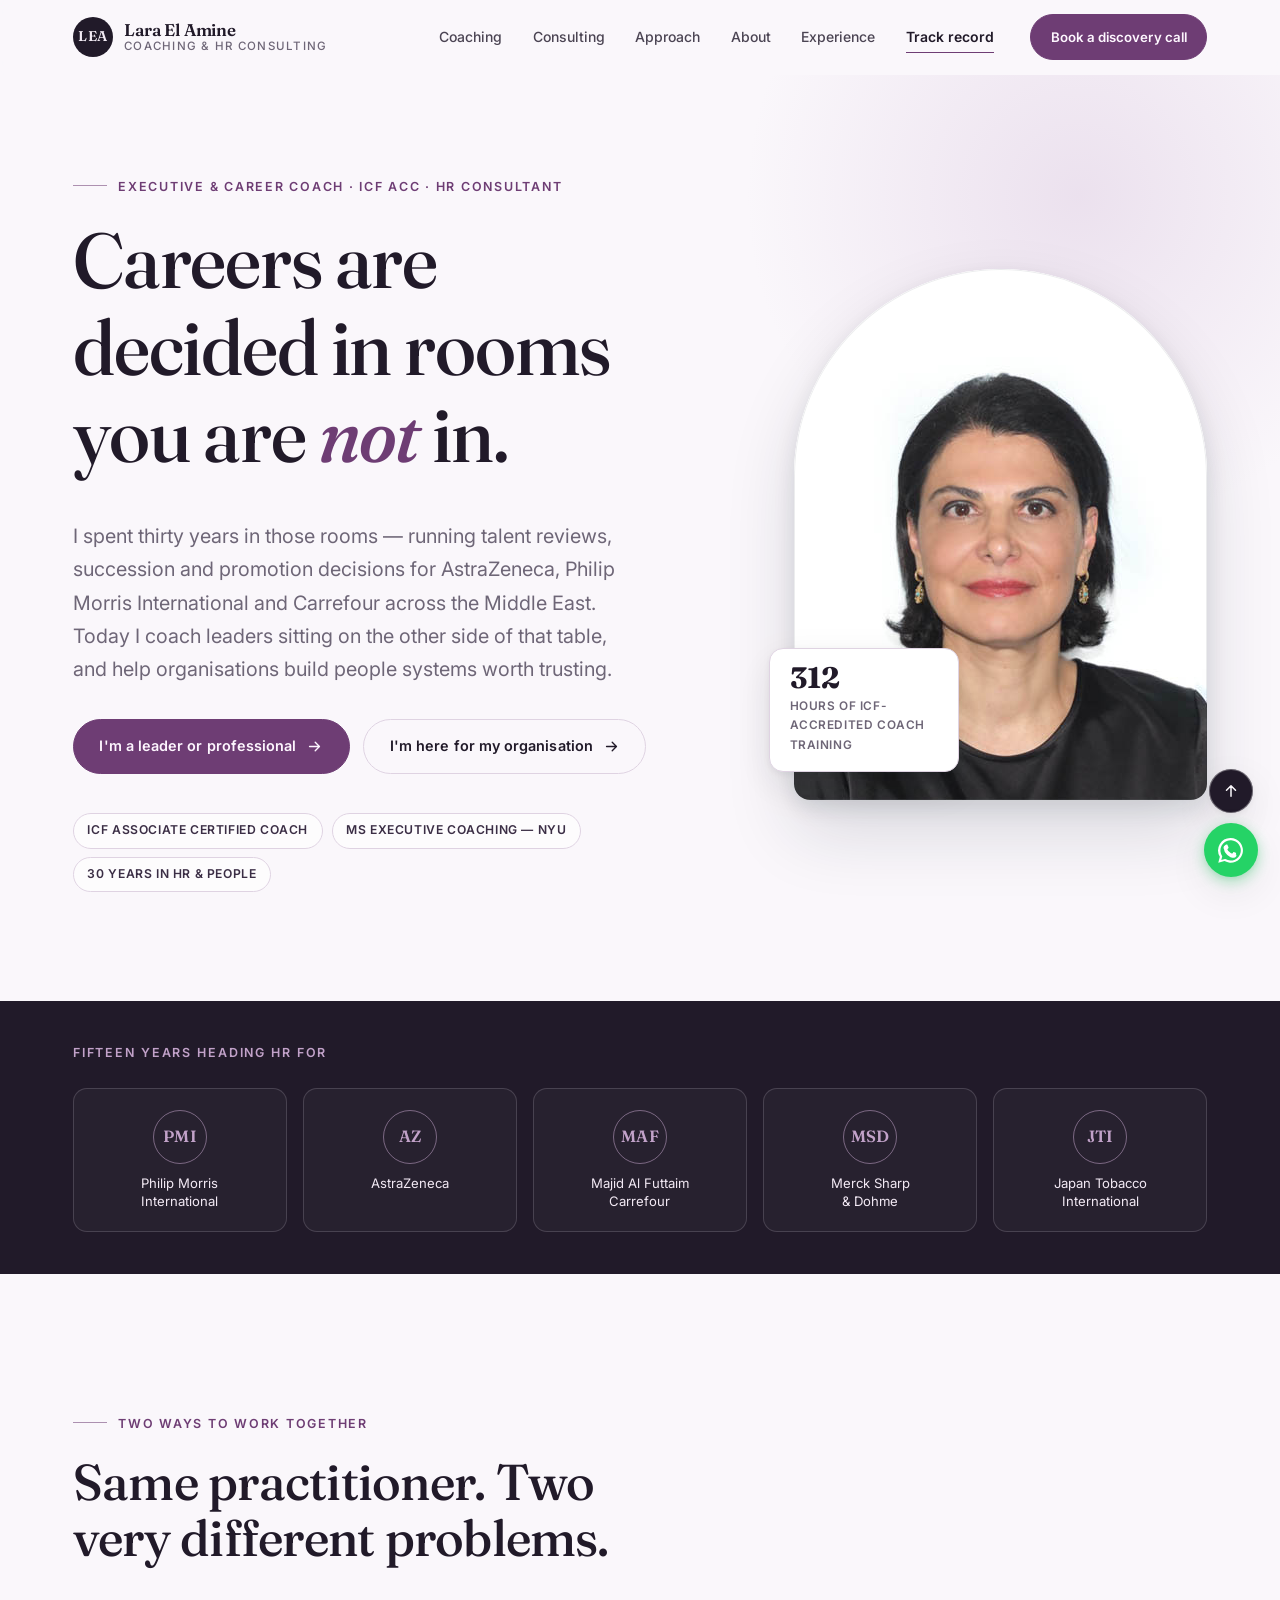
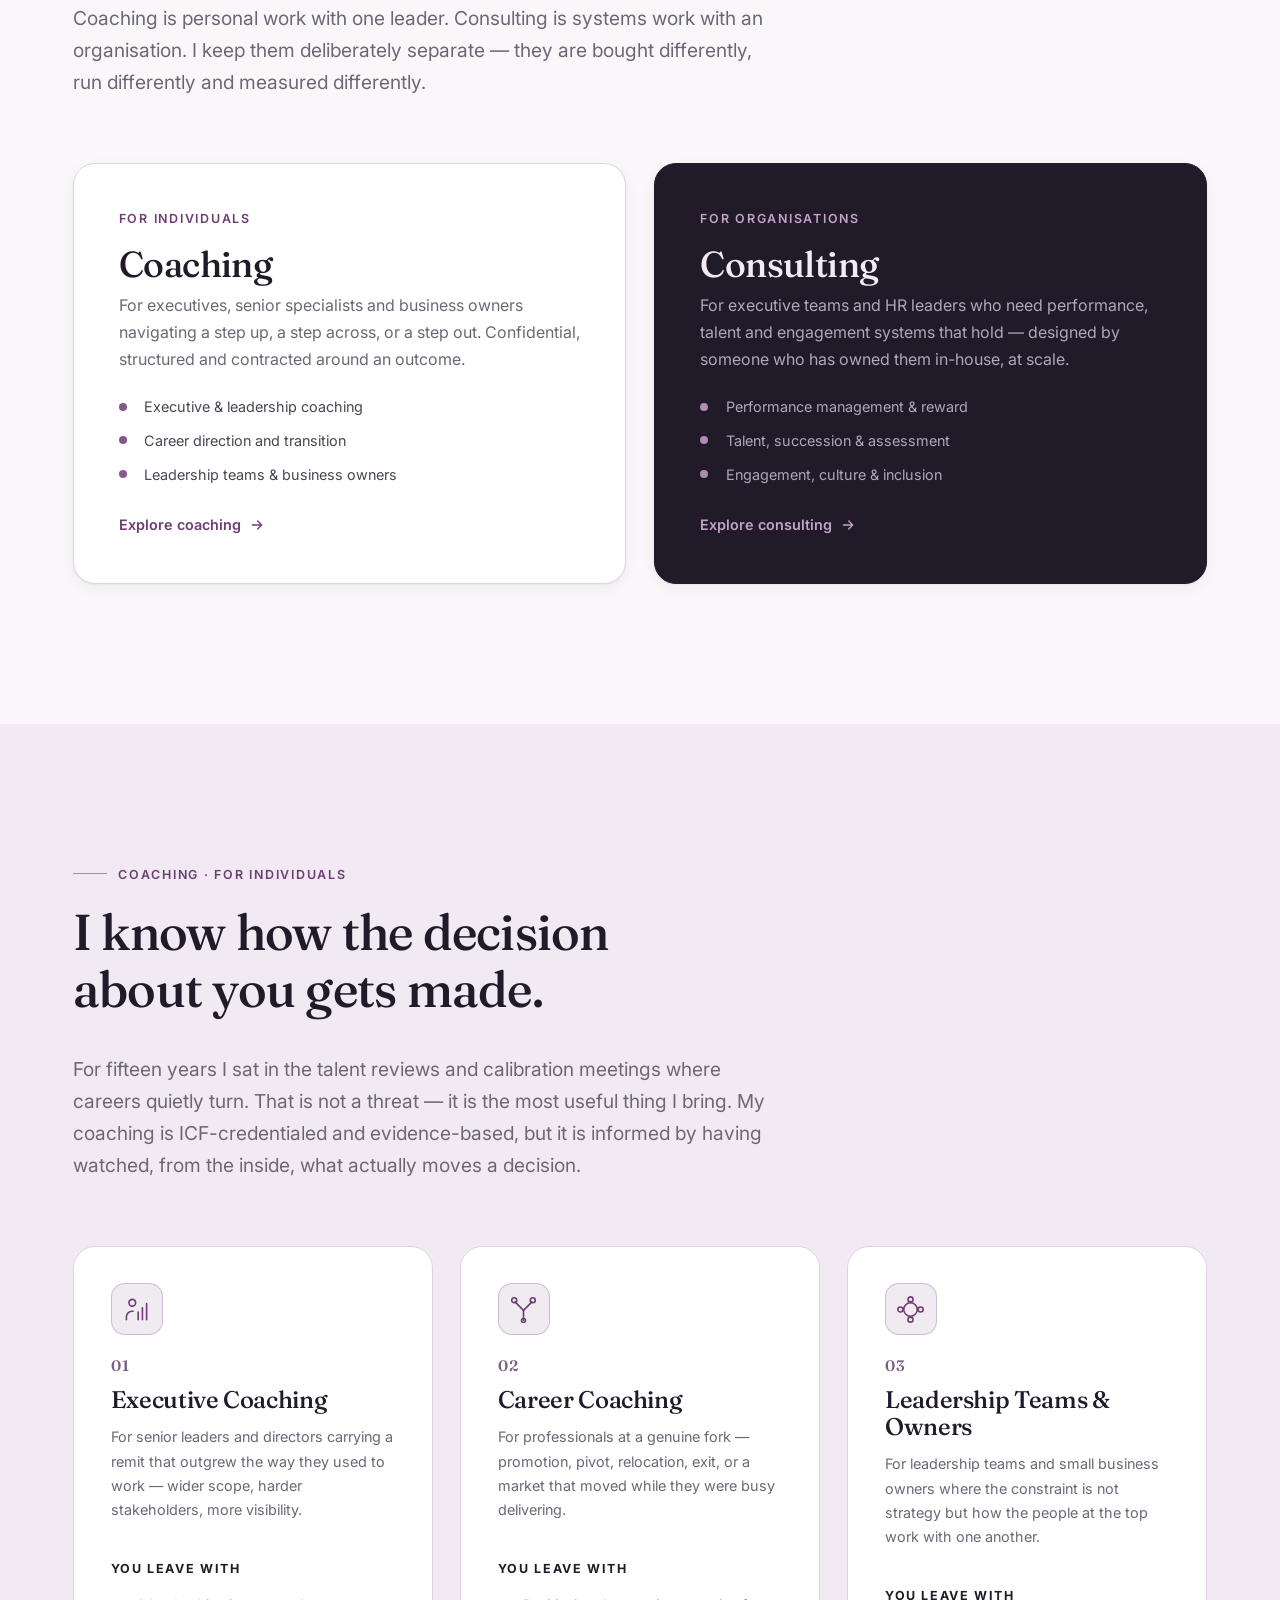
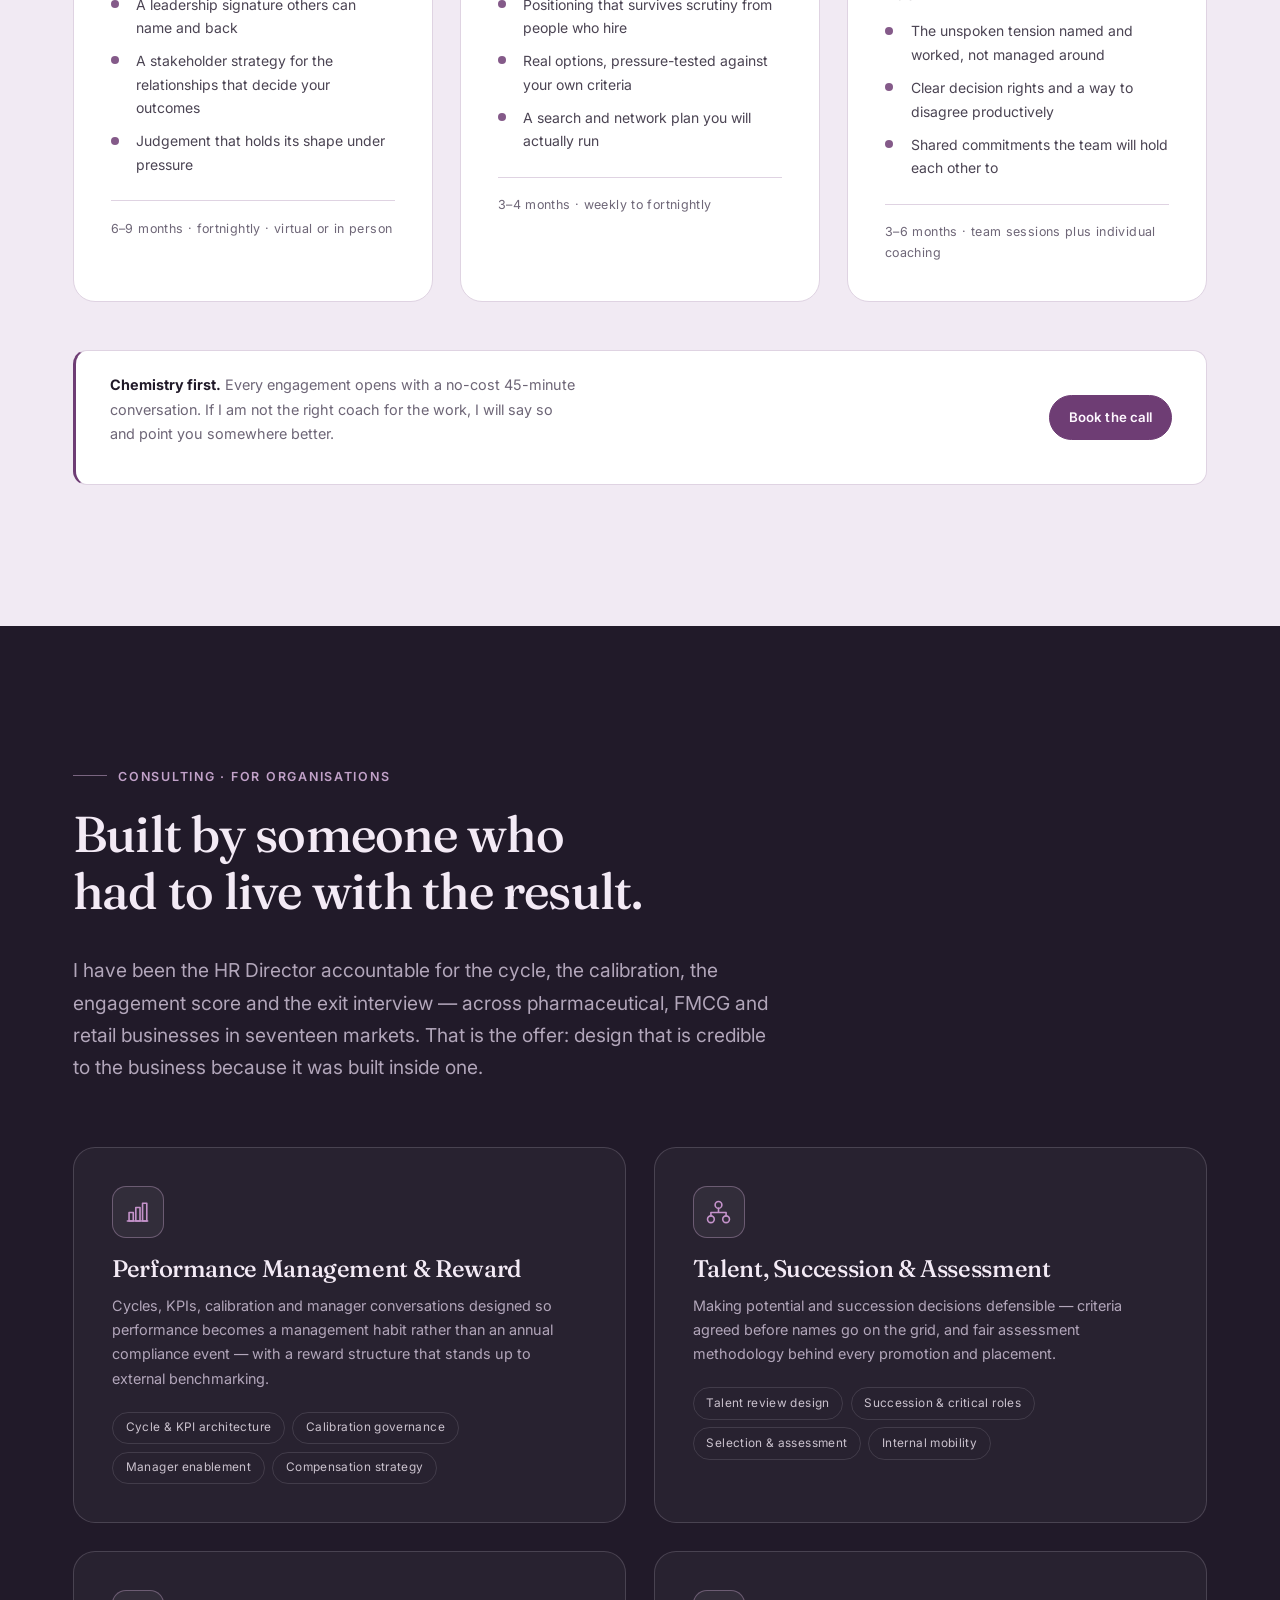
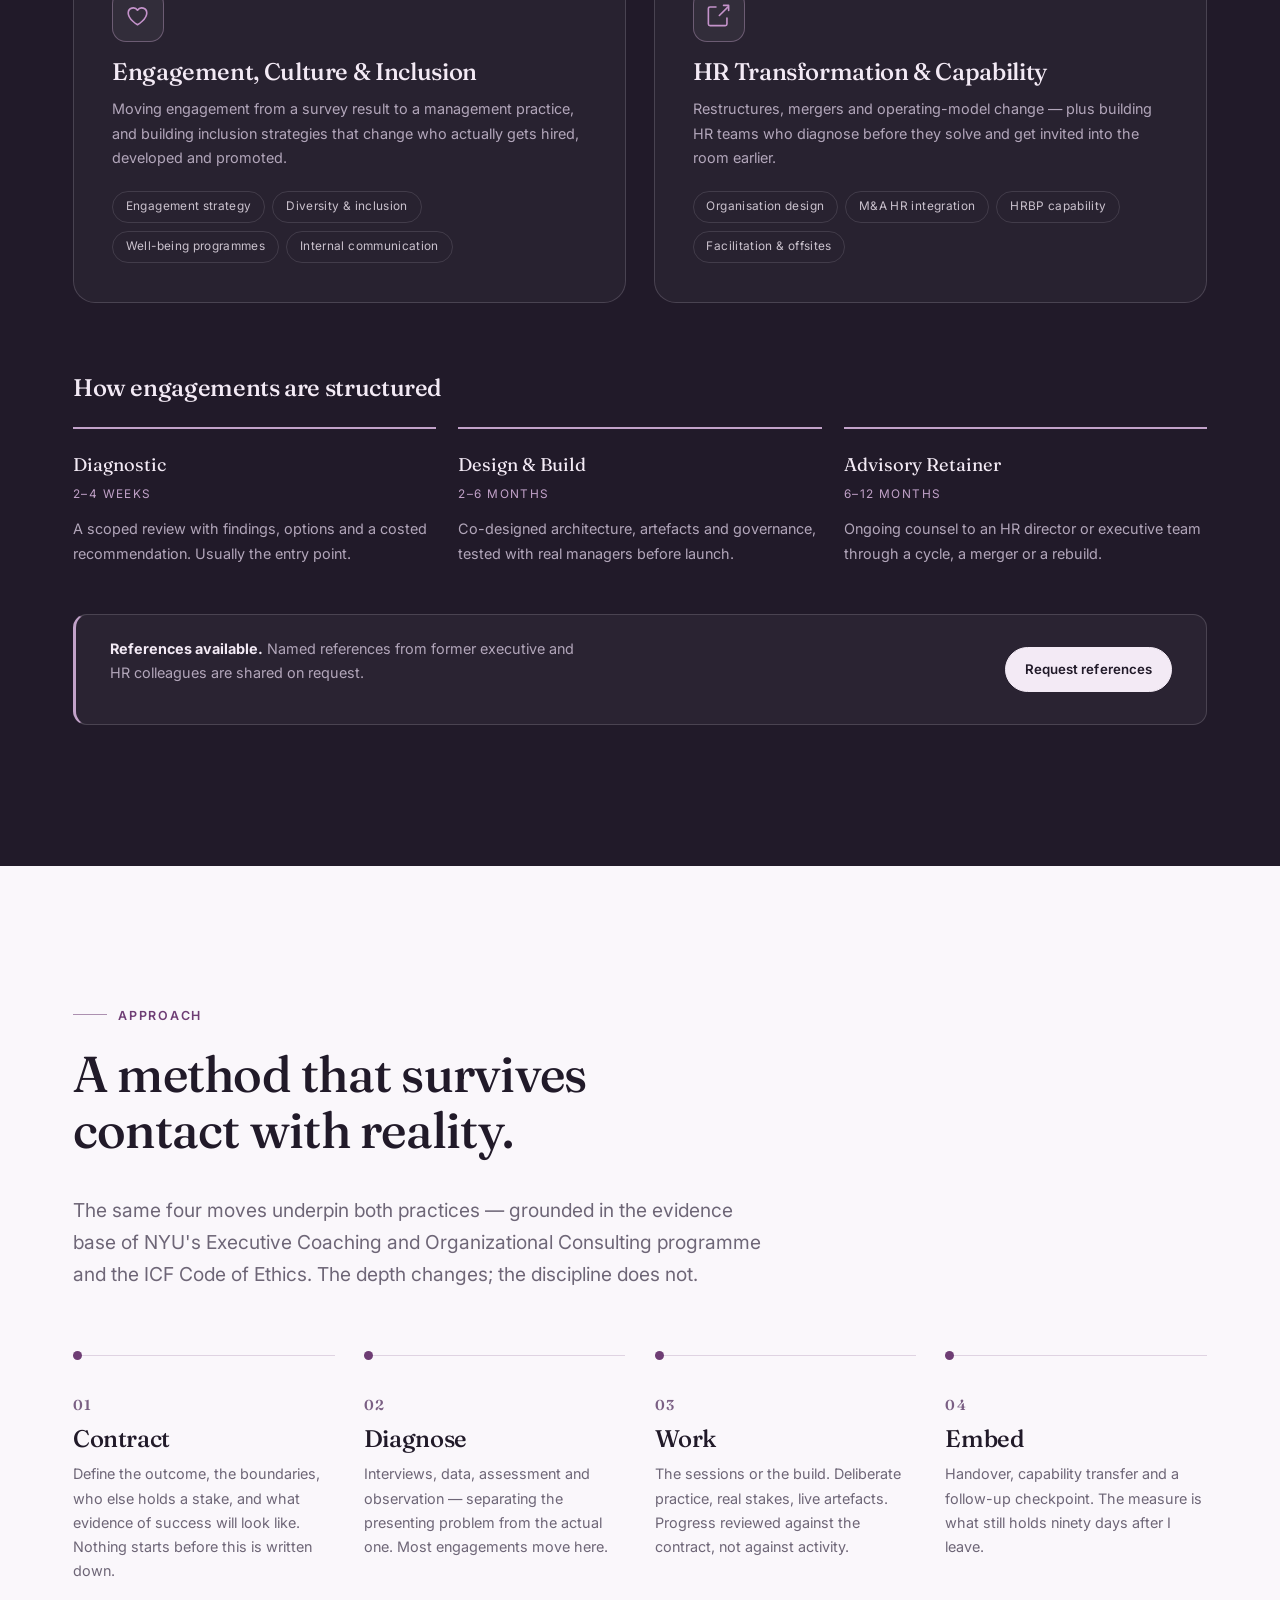
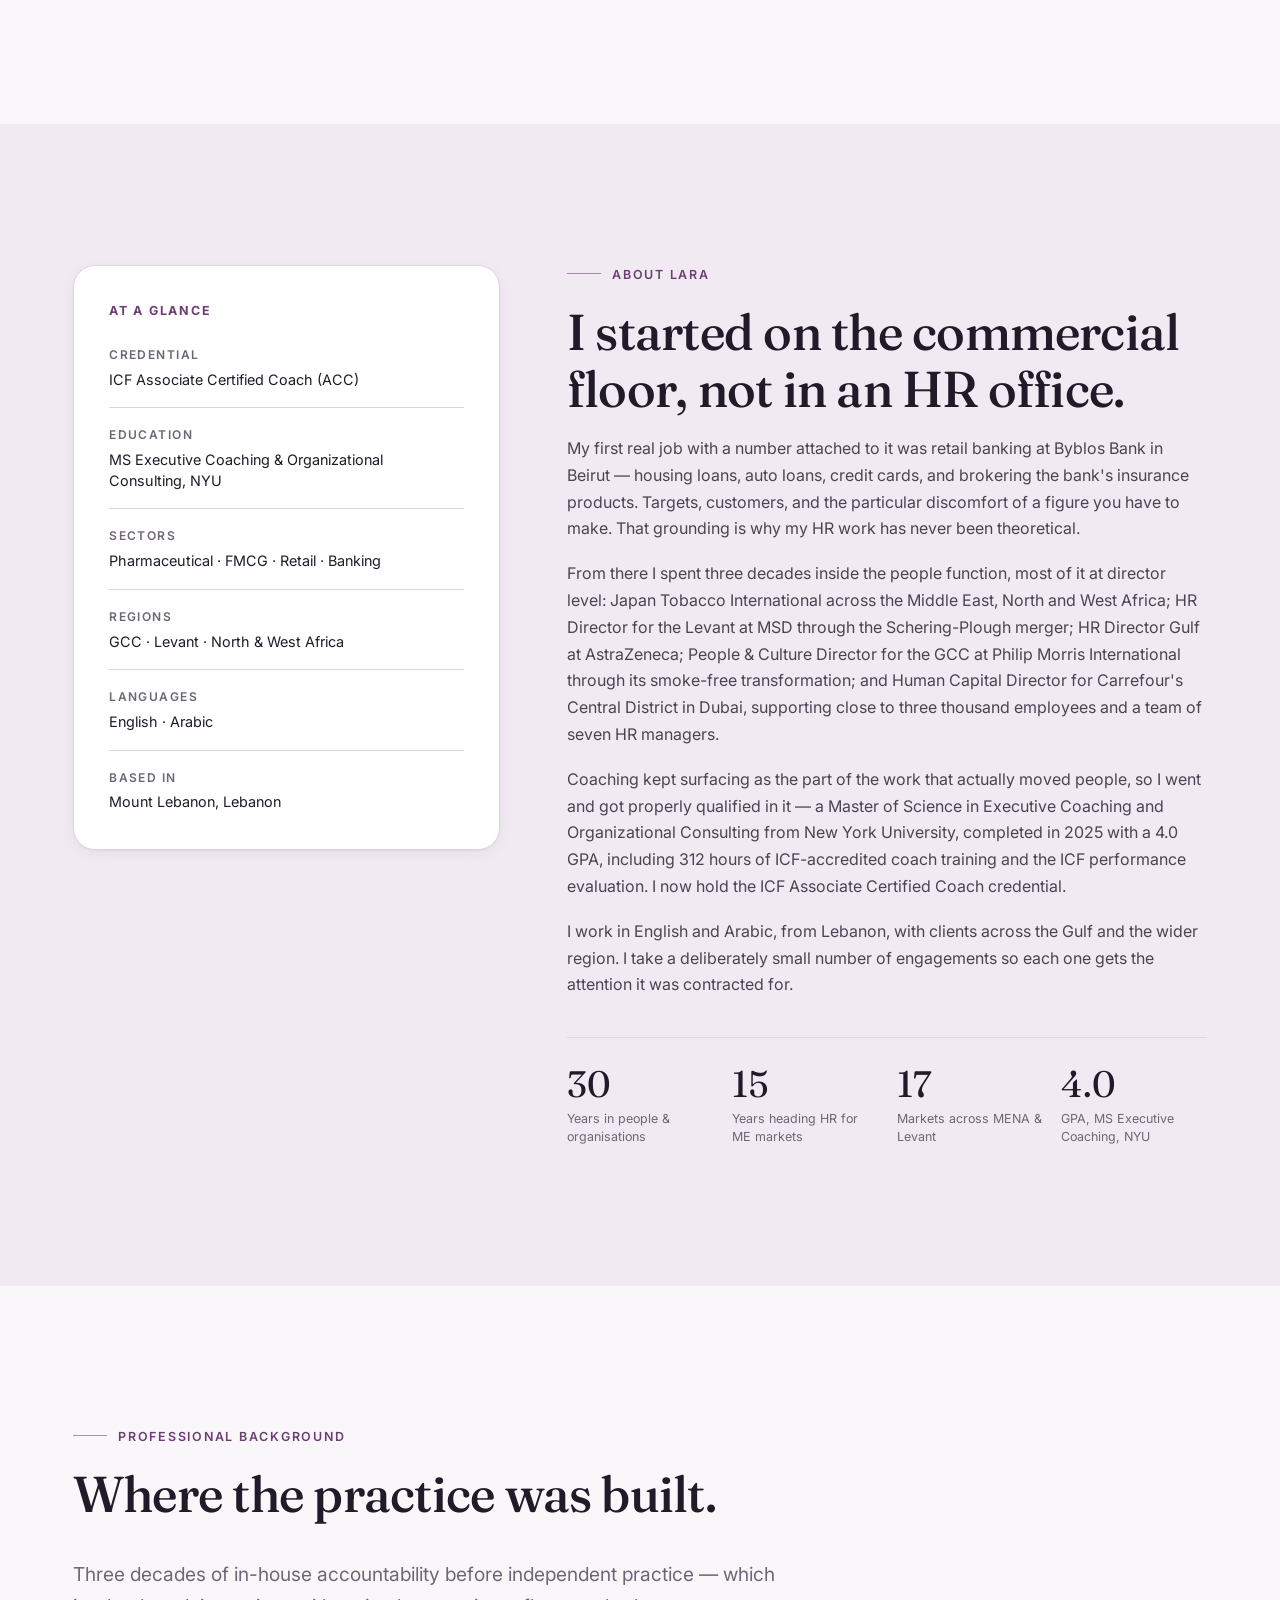
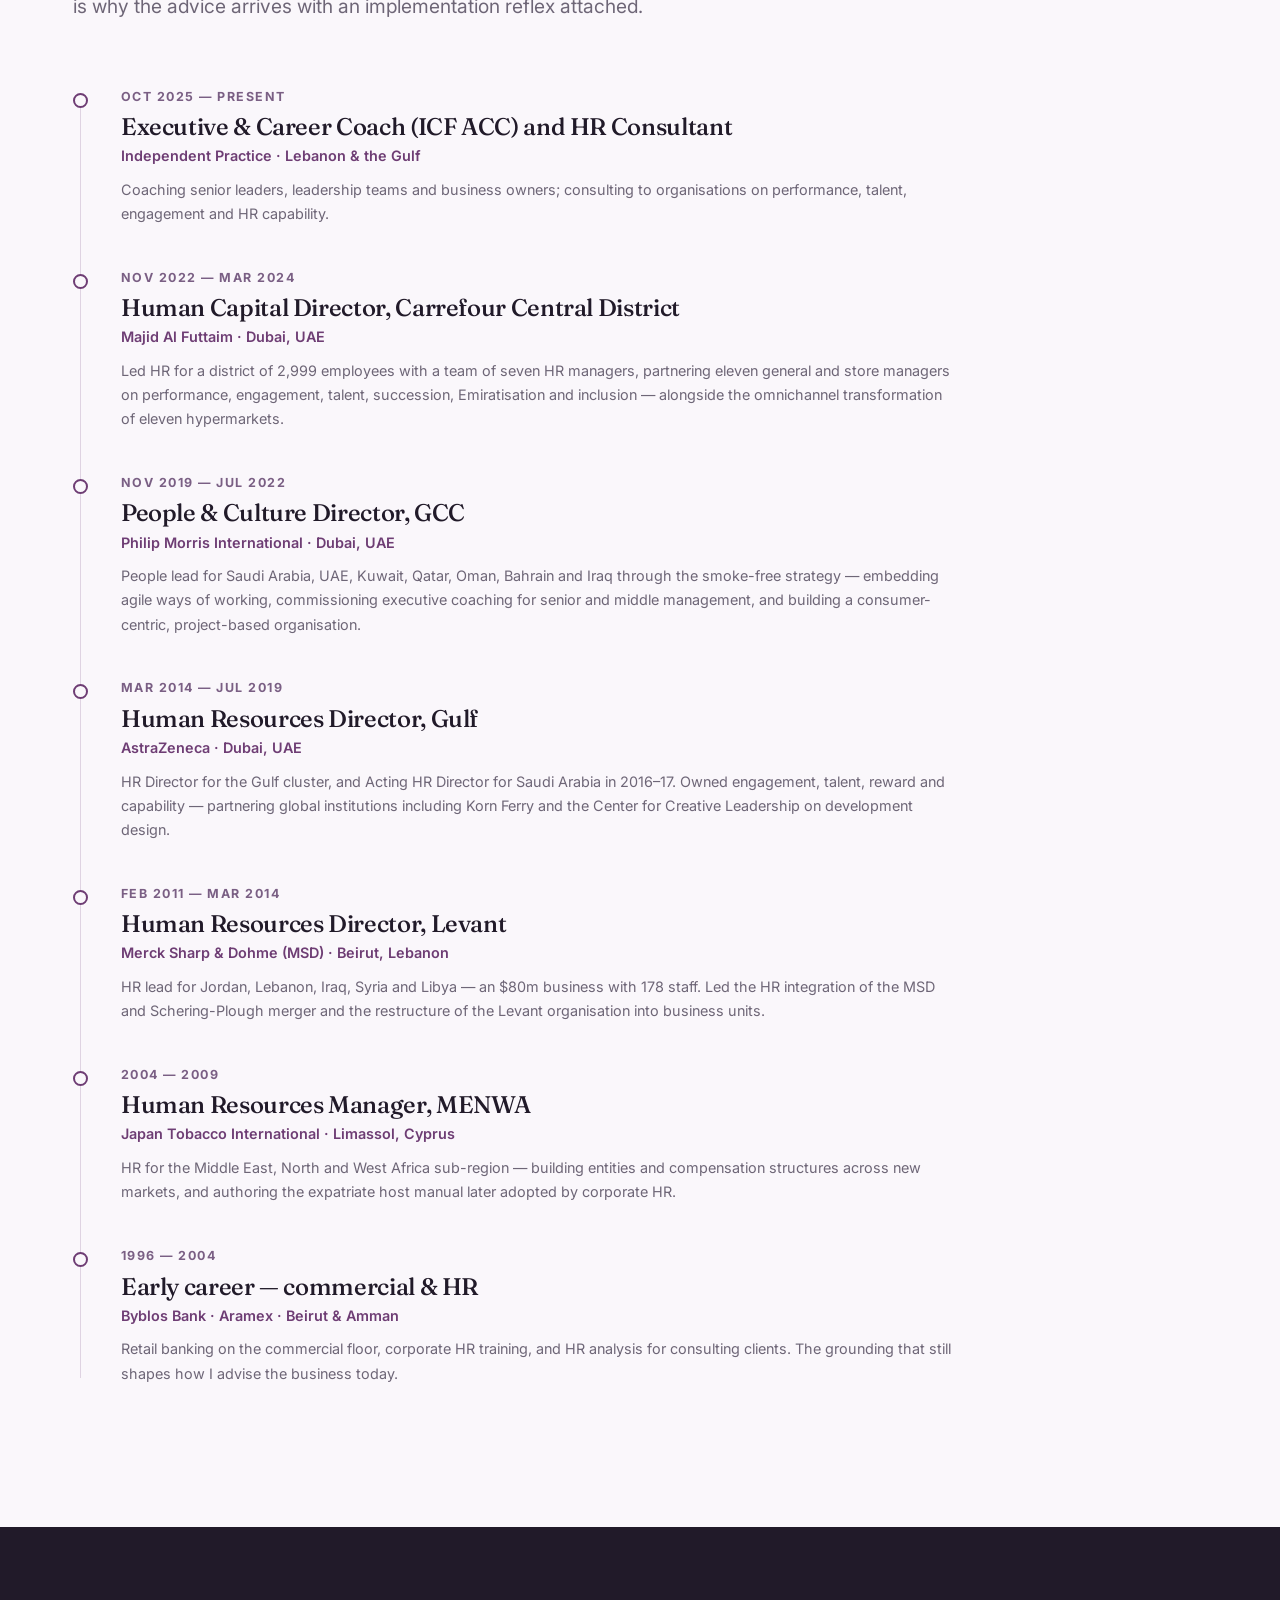
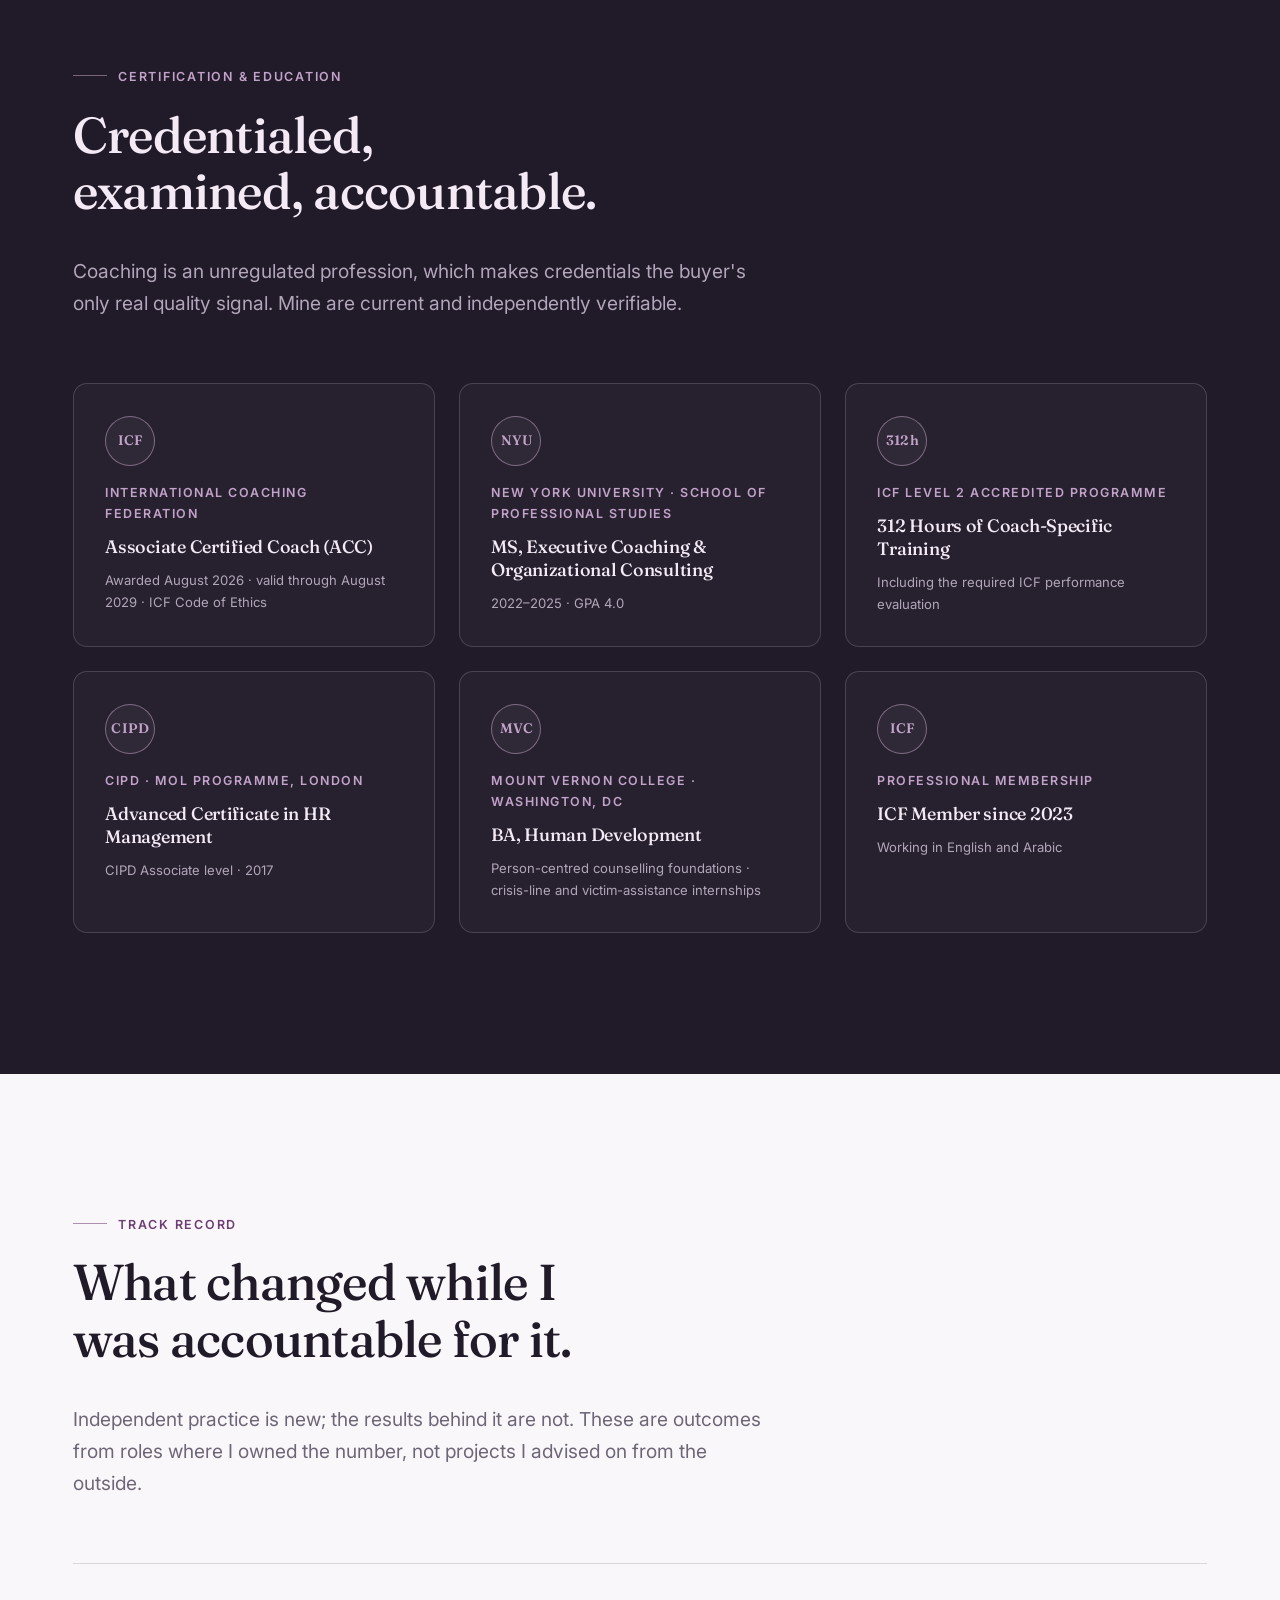
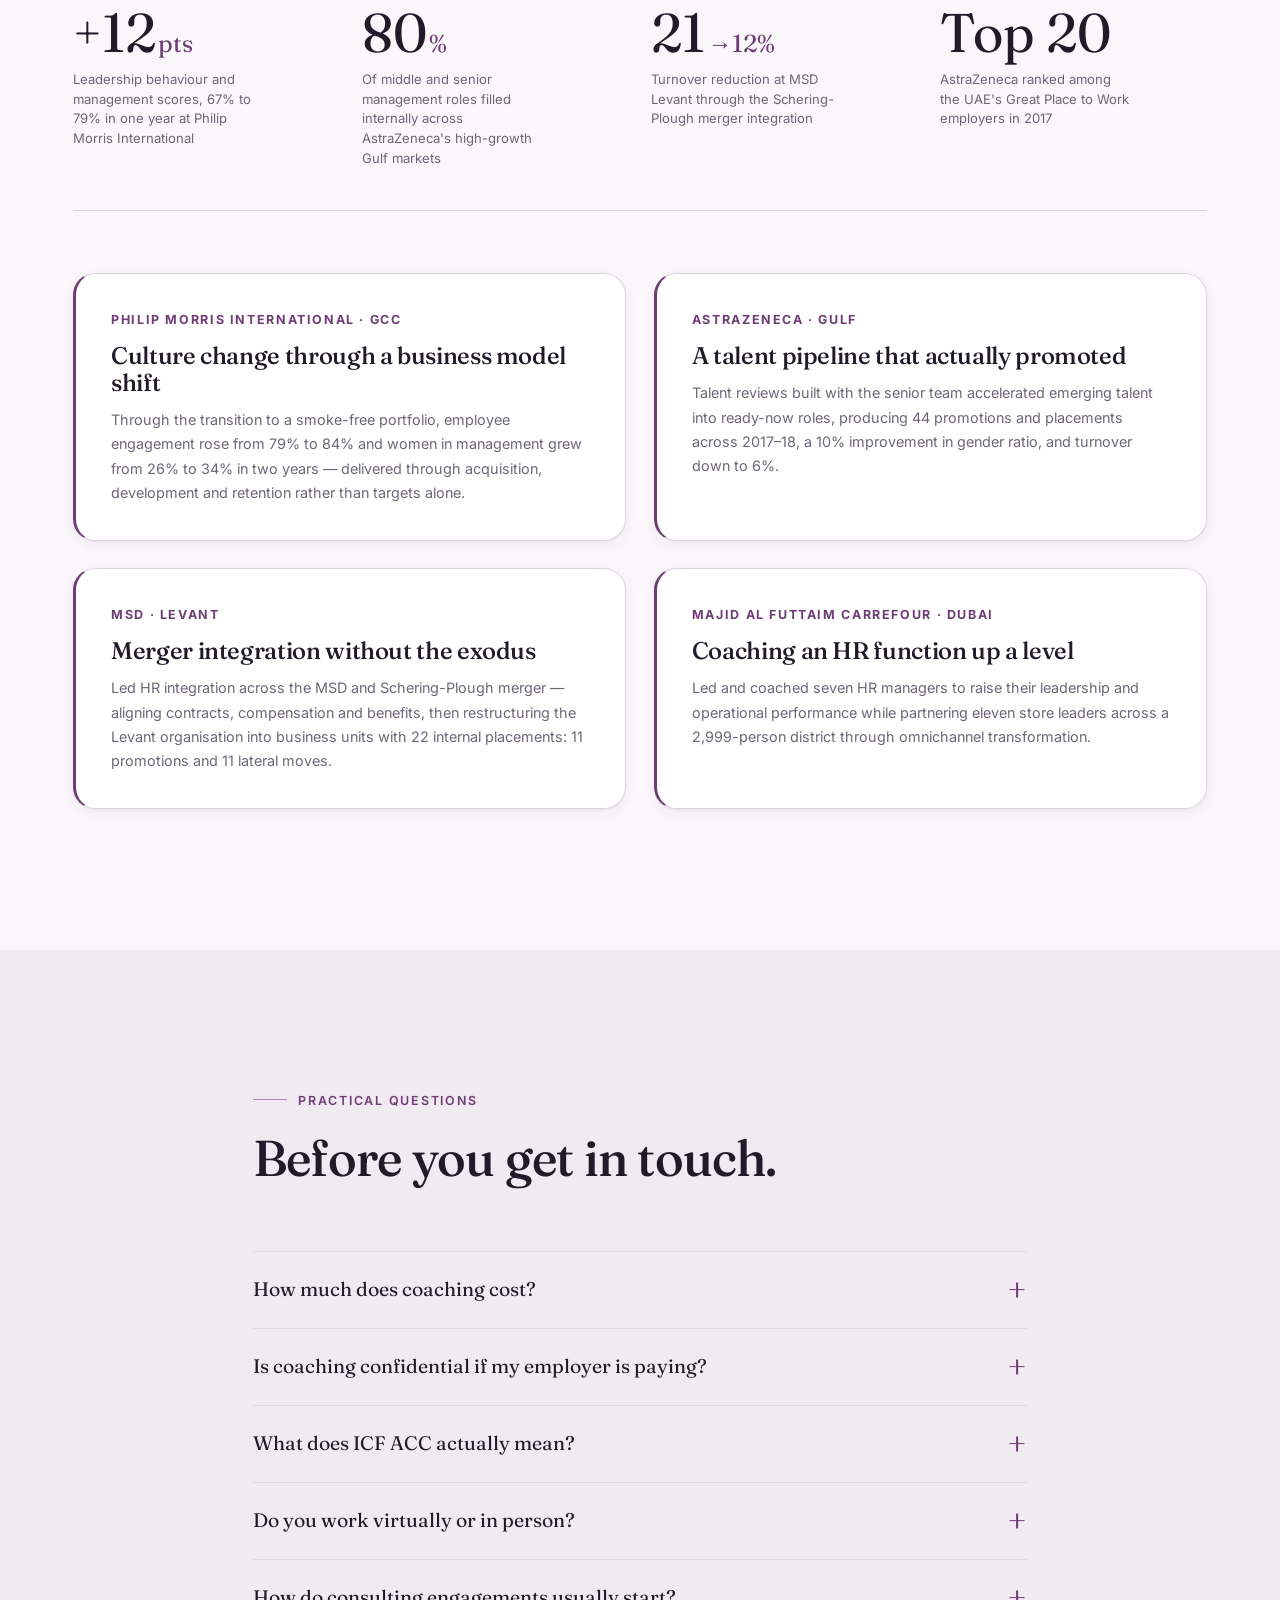
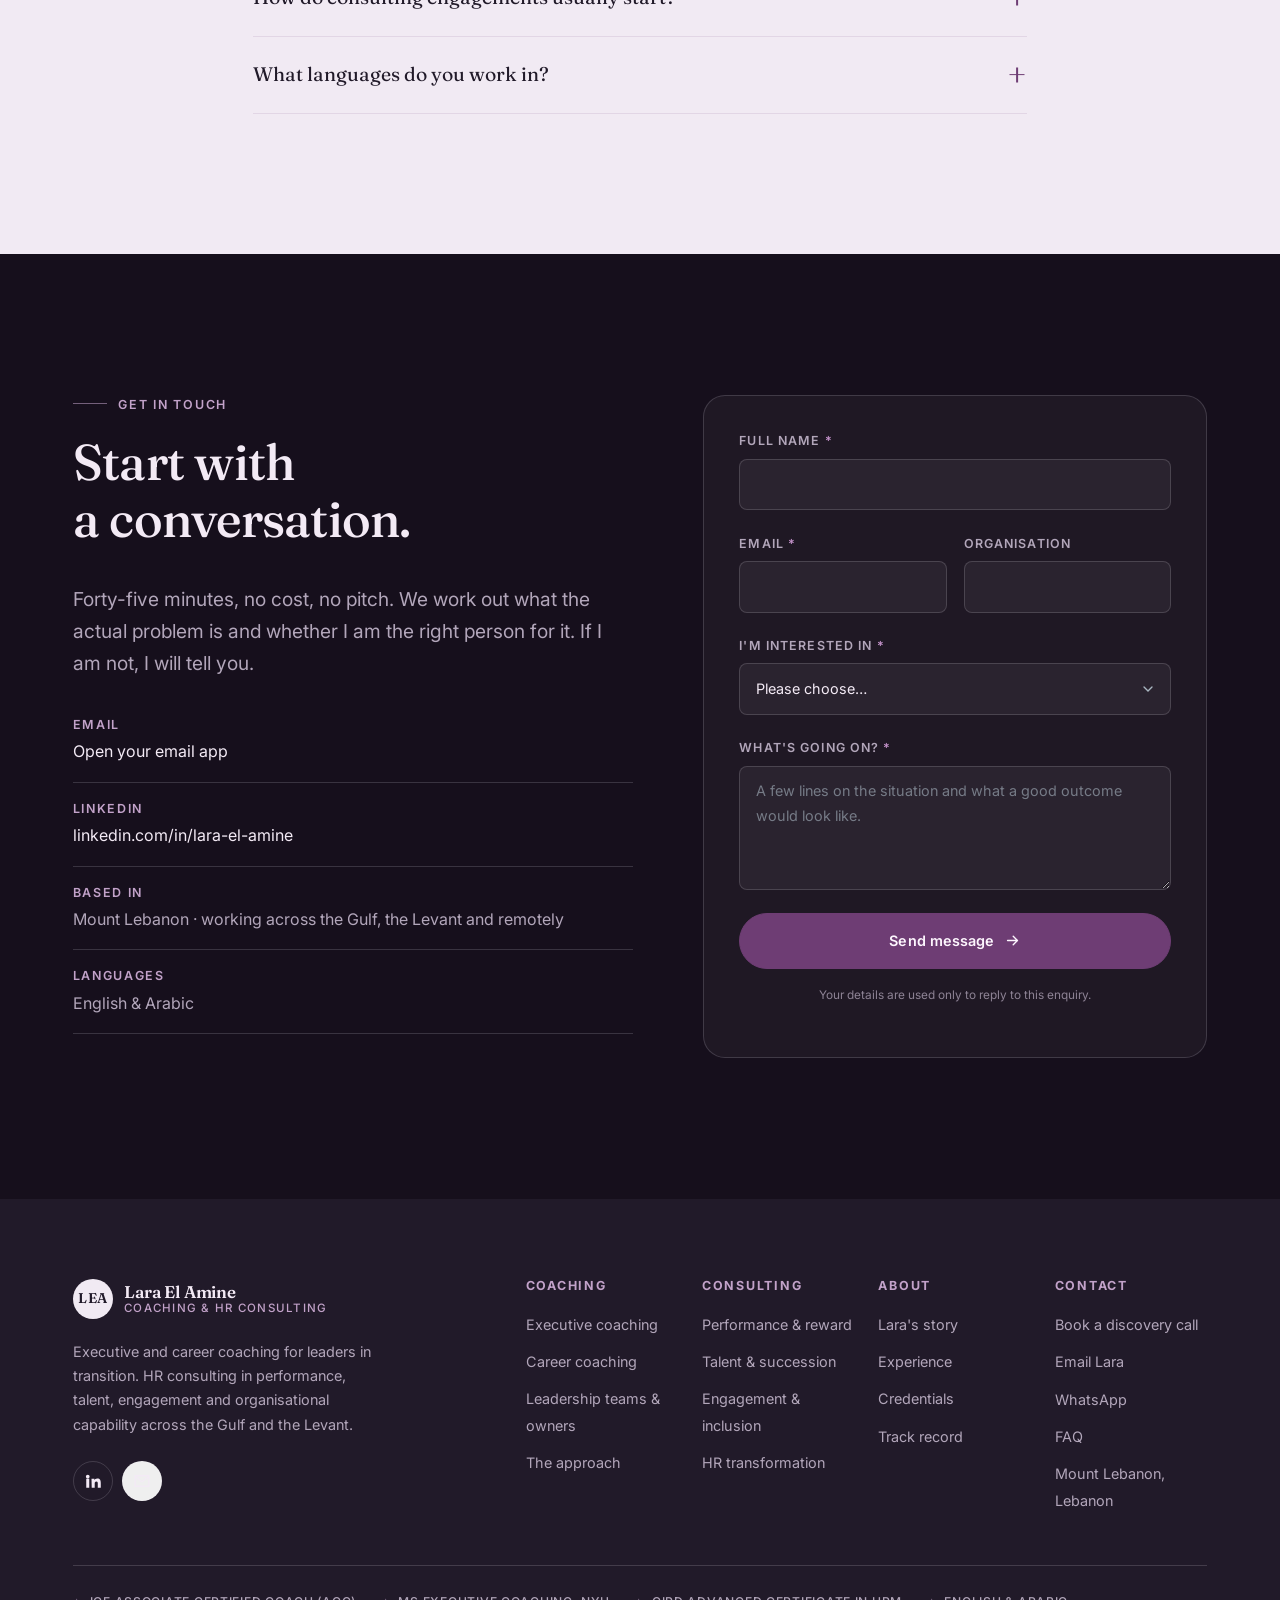
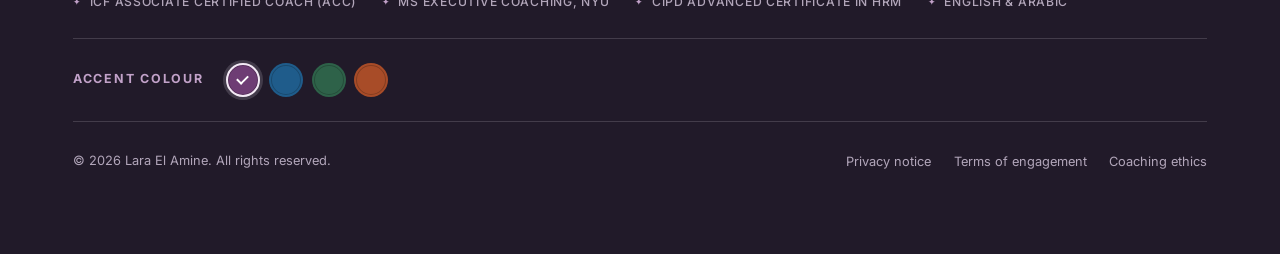
==== public/index.html @ c053a4e4 "Recover live lara-elamine.web.app site from Firebase Hosting Source was lost with the previous lapto" ====
<!DOCTYPE html>
<html lang="en" data-accent="plum">
<head>
<meta charset="utf-8">
<meta name="viewport" content="width=device-width, initial-scale=1">
<title>Lara El Amine — Executive &amp; Career Coach (ICF ACC) | HR Consultant</title>
<meta name="description" content="Executive and career coach (ICF ACC) and HR consultant. Thirty years in people and organisations, fifteen of them heading HR for Middle East markets at AstraZeneca, Philip Morris International and Majid Al Futtaim Carrefour.">
<meta name="author" content="Lara El Amine">
<meta name="theme-color" content="#211A29">
<link rel="canonical" href="https://lara-elamine.web.app/">

<!-- Open Graph / social -->
<meta property="og:type" content="website">
<meta property="og:title" content="Lara El Amine — Executive &amp; Career Coach (ICF ACC) | HR Consultant">
<meta property="og:description" content="Thirty years in people and organisations. Coaching for leaders in transition; HR consulting in performance, talent and organisational capability.">
<meta property="og:url" content="https://lara-elamine.web.app/">
<meta property="og:image" content="https://lara-elamine.web.app/assets/img/og-cover.jpg">
<meta property="og:image:width" content="1200">
<meta property="og:image:height" content="1200">
<meta property="og:image:alt" content="Lara El Amine — Careers are decided in rooms you are not in.">
<meta property="og:site_name" content="Lara El Amine">
<meta property="og:locale" content="en_GB">
<meta name="twitter:card" content="summary_large_image">
<meta name="twitter:image" content="https://lara-elamine.web.app/assets/img/og-cover.jpg">

<link rel="icon" href="assets/img/favicon.svg" type="image/svg+xml">
<link rel="apple-touch-icon" href="assets/img/favicon.svg">

<link rel="preconnect" href="https://fonts.googleapis.com">
<link rel="preconnect" href="https://fonts.gstatic.com" crossorigin>
<link rel="stylesheet" href="https://fonts.googleapis.com/css2?family=Fraunces:opsz,wght@9..144,400;9..144,500;9..144,600&family=Inter:wght@400;500;600;700&display=swap">
<link rel="stylesheet" href="assets/css/styles.css">

<!-- Set before first paint so scroll-reveal never hides content when JS is off.
     Purple is the brand colour and is NOT persisted: every visit starts purple,
     no matter what a visitor picked last time. -->
<script>
(function(){
  document.documentElement.classList.add('js');
  try { localStorage.removeItem('accent'); } catch (e) {}
})();
</script>

<script type="application/ld+json">
{
  "@context": "https://schema.org",
  "@type": "Person",
  "name": "Lara El Amine",
  "jobTitle": "Executive & Career Coach (ICF ACC), HR Consultant",
  "url": "https://lara-elamine.web.app/",
  "sameAs": ["https://www.linkedin.com/in/lara-el-amine-bab13915/"],
  "address": { "@type": "PostalAddress", "addressRegion": "Mount Lebanon", "addressCountry": "LB" },
  "description": "Executive and career coach and HR consultant with thirty years in people and organisations, fifteen of them heading HR for Middle East markets across pharmaceutical, FMCG and retail.",
  "knowsLanguage": ["en", "ar", "fr"],
  "knowsAbout": ["Executive Coaching","Career Coaching","Performance Management","Talent Management","Succession Planning","Organisational Development","Employee Engagement","Diversity and Inclusion"],
  "alumniOf": [
    { "@type": "CollegeOrUniversity", "name": "New York University, School of Professional Studies" },
    { "@type": "CollegeOrUniversity", "name": "Mount Vernon College, Washington DC" }
  ],
  "hasCredential": [
    { "@type": "EducationalOccupationalCredential", "name": "ICF Associate Certified Coach (ACC)", "credentialCategory": "Professional Credential", "recognizedBy": { "@type": "Organization", "name": "International Coaching Federation" } },
    { "@type": "EducationalOccupationalCredential", "name": "MS, Executive Coaching and Organizational Consulting", "recognizedBy": { "@type": "Organization", "name": "New York University" } },
    { "@type": "EducationalOccupationalCredential", "name": "Advanced Certificate in Human Resource Management", "recognizedBy": { "@type": "Organization", "name": "CIPD" } }
  ]
}
</script>
</head>
<body>

<a class="skip-link" href="#main">Skip to content</a>

<!-- ============================ HEADER ============================ -->
<header class="site-header" id="siteHeader">
  <div class="shell header-inner">
    <a class="brand" href="#top" aria-label="Lara El Amine — home">
      <span class="brand-mark" aria-hidden="true">LEA</span>
      <span class="brand-text">
        <span class="brand-name">Lara El Amine</span>
        <span class="brand-role">Coaching &amp; HR Consulting</span>
      </span>
    </a>

    <nav class="nav-desktop" aria-label="Primary">
      <ul>
        <li><a href="#coaching">Coaching</a></li>
        <li><a href="#consulting">Consulting</a></li>
        <li><a href="#approach">Approach</a></li>
        <li><a href="#about">About</a></li>
        <li><a href="#experience">Experience</a></li>
        <li><a href="#results">Track record</a></li>
      </ul>
    </nav>

    <div class="header-actions">
      <a class="btn btn-primary btn-sm header-cta" href="#contact">Book a discovery call</a>
      <button class="nav-toggle" id="navToggle" aria-label="Open menu" aria-expanded="false" aria-controls="mobileNav">
        <span class="nav-toggle-bars" aria-hidden="true"><i></i><i></i><i></i></span>
      </button>
    </div>
  </div>
  <div class="scroll-progress" id="scrollProgress" aria-hidden="true"></div>
</header>

<!-- Mobile drawer -->
<div class="nav-mobile" id="mobileNav" hidden>
  <nav aria-label="Mobile">
    <ul>
      <li><a href="#coaching"><span class="num">01</span> Coaching</a></li>
      <li><a href="#consulting"><span class="num">02</span> Consulting</a></li>
      <li><a href="#approach"><span class="num">03</span> Approach</a></li>
      <li><a href="#about"><span class="num">04</span> About</a></li>
      <li><a href="#experience"><span class="num">05</span> Experience</a></li>
      <li><a href="#credentials"><span class="num">06</span> Credentials</a></li>
      <li><a href="#results"><span class="num">07</span> Track record</a></li>
      <li><a href="#faq"><span class="num">08</span> FAQ</a></li>
    </ul>
  </nav>
  <div class="nav-mobile-foot">
    <a class="btn btn-primary btn-block" href="#contact">Book a discovery call</a>
    <a class="nav-mobile-mail" href="https://wa.me/9613658918" target="_blank" rel="noopener nofollow">
      Message on WhatsApp
    </a>
  </div>
</div>
<div class="nav-scrim" id="navScrim" hidden></div>

<main id="main">
<span id="top"></span>

<!-- ============================ HERO ============================ -->
<section class="hero">
  <div class="hero-glow" aria-hidden="true"></div>
  <div class="shell hero-inner">
    <div class="hero-copy reveal">
      <p class="eyebrow"><span class="eyebrow-rule" aria-hidden="true"></span> Executive &amp; Career Coach · ICF ACC · HR Consultant</p>
      <h1 class="hero-title">
        Careers are decided in rooms you are <em>not</em> in.
      </h1>
      <p class="hero-lede">
        I spent thirty years in those rooms — running talent reviews, succession and promotion
        decisions for AstraZeneca, Philip Morris International and Carrefour across the Middle
        East. Today I coach leaders sitting on the other side of that table, and help
        organisations build people systems worth trusting.
      </p>

      <div class="hero-actions">
        <a class="btn btn-primary" href="#coaching">
          I'm a leader or professional
          <svg viewBox="0 0 24 24" aria-hidden="true"><path d="M5 12h13M13 6l6 6-6 6"/></svg>
        </a>
        <a class="btn btn-ghost" href="#consulting">
          I'm here for my organisation
          <svg viewBox="0 0 24 24" aria-hidden="true"><path d="M5 12h13M13 6l6 6-6 6"/></svg>
        </a>
      </div>

      <ul class="hero-chips" aria-label="Credentials">
        <li>ICF Associate Certified Coach</li>
        <li>MS Executive Coaching — NYU</li>
        <li>30 years in HR &amp; people</li>
      </ul>
    </div>

    <figure class="hero-portrait reveal" data-delay="120">
      <div class="portrait-frame">
        <img src="assets/img/lara-portrait.jpg" alt="Lara El Amine, executive and career coach" width="413" height="531" loading="eager">
      </div>
      <figcaption class="portrait-badge">
        <strong>312</strong>
        <span>hours of ICF-accredited coach training</span>
      </figcaption>
    </figure>
  </div>
</section>

<!-- ============================ TRUST BAR ============================ -->
<section class="trustbar" aria-label="Organisations where Lara has led HR">
  <div class="shell">
    <p class="trustbar-label">Fifteen years heading HR for</p>
    <ul class="logo-wall">
      <li><span class="logo-mark" aria-hidden="true">PMI</span><span class="logo-name">Philip Morris<br>International</span></li>
      <li><span class="logo-mark" aria-hidden="true">AZ</span><span class="logo-name">AstraZeneca</span></li>
      <li><span class="logo-mark" aria-hidden="true">MAF</span><span class="logo-name">Majid Al Futtaim<br>Carrefour</span></li>
      <li><span class="logo-mark" aria-hidden="true">MSD</span><span class="logo-name">Merck Sharp<br>&amp; Dohme</span></li>
      <li><span class="logo-mark" aria-hidden="true">JTI</span><span class="logo-name">Japan Tobacco<br>International</span></li>
    </ul>
  </div>
</section>

<!-- ============================ DUAL PATH ============================ -->
<section class="section fork" aria-labelledby="fork-h">
  <div class="shell">
    <header class="section-head reveal">
      <p class="eyebrow"><span class="eyebrow-rule" aria-hidden="true"></span> Two ways to work together</p>
      <h2 id="fork-h" class="section-title">Same practitioner. Two very different problems.</h2>
      <p class="section-lede">
        Coaching is personal work with one leader. Consulting is systems work with an
        organisation. I keep them deliberately separate — they are bought differently, run
        differently and measured differently.
      </p>
    </header>

    <div class="fork-grid">
      <article class="fork-card reveal">
        <p class="fork-tag">For individuals</p>
        <h3>Coaching</h3>
        <p class="fork-desc">
          For executives, senior specialists and business owners navigating a step up, a step
          across, or a step out. Confidential, structured and contracted around an outcome.
        </p>
        <ul class="ticks">
          <li>Executive &amp; leadership coaching</li>
          <li>Career direction and transition</li>
          <li>Leadership teams &amp; business owners</li>
        </ul>
        <a class="link-arrow" href="#coaching">Explore coaching
          <svg viewBox="0 0 24 24" aria-hidden="true"><path d="M5 12h13M13 6l6 6-6 6"/></svg></a>
      </article>

      <article class="fork-card fork-card-dark reveal" data-delay="100">
        <p class="fork-tag">For organisations</p>
        <h3>Consulting</h3>
        <p class="fork-desc">
          For executive teams and HR leaders who need performance, talent and engagement
          systems that hold — designed by someone who has owned them in-house, at scale.
        </p>
        <ul class="ticks">
          <li>Performance management &amp; reward</li>
          <li>Talent, succession &amp; assessment</li>
          <li>Engagement, culture &amp; inclusion</li>
        </ul>
        <a class="link-arrow" href="#consulting">Explore consulting
          <svg viewBox="0 0 24 24" aria-hidden="true"><path d="M5 12h13M13 6l6 6-6 6"/></svg></a>
      </article>
    </div>
  </div>
</section>

<!-- ============================ COACHING ============================ -->
<section class="section section-tint" id="coaching" aria-labelledby="coaching-h">
  <div class="shell">
    <header class="section-head reveal">
      <p class="eyebrow"><span class="eyebrow-rule" aria-hidden="true"></span> Coaching · for individuals</p>
      <h2 id="coaching-h" class="section-title">I know how the decision about you gets made.</h2>
      <p class="section-lede">
        For fifteen years I sat in the talent reviews and calibration meetings where careers
        quietly turn. That is not a threat — it is the most useful thing I bring. My coaching
        is ICF-credentialed and evidence-based, but it is informed by having watched, from the
        inside, what actually moves a decision.
      </p>
    </header>

    <div class="card-grid-3">
      <article class="svc-card reveal">
        <span class="svc-icon-wrap" aria-hidden="true"><svg class="svc-icon" viewBox="0 0 32 32" aria-hidden="true"><circle cx="11" cy="8" r="4"/><path d="M4 28v-3a7 7 0 0 1 7-7h1"/><path d="M18 28V19M23 28V14M28 28V9"/></svg></span>
        <span class="svc-num" aria-hidden="true">01</span>
        <h3>Executive Coaching</h3>
        <p>
          For senior leaders and directors carrying a remit that outgrew the way they used to
          work — wider scope, harder stakeholders, more visibility.
        </p>
        <p class="svc-outcome-label">You leave with</p>
        <ul class="ticks ticks-sm">
          <li>A leadership signature others can name and back</li>
          <li>A stakeholder strategy for the relationships that decide your outcomes</li>
          <li>Judgement that holds its shape under pressure</li>
        </ul>
        <p class="svc-meta">6–9 months · fortnightly · virtual or in person</p>
      </article>

      <article class="svc-card reveal" data-delay="90">
        <span class="svc-icon-wrap" aria-hidden="true"><svg class="svc-icon" viewBox="0 0 32 32" aria-hidden="true"><path d="M16 29V17"/><path d="M16 17 6 7"/><path d="m16 17 10-10"/><circle cx="5" cy="5" r="3"/><circle cx="27" cy="5" r="3"/><circle cx="16" cy="29" r="2.4"/></svg></span>
        <span class="svc-num" aria-hidden="true">02</span>
        <h3>Career Coaching</h3>
        <p>
          For professionals at a genuine fork — promotion, pivot, relocation, exit, or a market
          that moved while they were busy delivering.
        </p>
        <p class="svc-outcome-label">You leave with</p>
        <ul class="ticks ticks-sm">
          <li>Positioning that survives scrutiny from people who hire</li>
          <li>Real options, pressure-tested against your own criteria</li>
          <li>A search and network plan you will actually run</li>
        </ul>
        <p class="svc-meta">3–4 months · weekly to fortnightly</p>
      </article>

      <article class="svc-card reveal" data-delay="180">
        <span class="svc-icon-wrap" aria-hidden="true"><svg class="svc-icon" viewBox="0 0 32 32" aria-hidden="true"><circle cx="16" cy="16" r="8"/><circle cx="16" cy="4" r="3"/><circle cx="16" cy="28" r="3"/><circle cx="4" cy="16" r="3"/><circle cx="28" cy="16" r="3"/></svg></span>
        <span class="svc-num" aria-hidden="true">03</span>
        <h3>Leadership Teams &amp; Owners</h3>
        <p>
          For leadership teams and small business owners where the constraint is not strategy
          but how the people at the top work with one another.
        </p>
        <p class="svc-outcome-label">You leave with</p>
        <ul class="ticks ticks-sm">
          <li>The unspoken tension named and worked, not managed around</li>
          <li>Clear decision rights and a way to disagree productively</li>
          <li>Shared commitments the team will hold each other to</li>
        </ul>
        <p class="svc-meta">3–6 months · team sessions plus individual coaching</p>
      </article>
    </div>

    <div class="note-strip reveal">
      <p>
        <strong>Chemistry first.</strong> Every engagement opens with a no-cost 45-minute
        conversation. If I am not the right coach for the work, I will say so and point you
        somewhere better.
      </p>
      <a class="btn btn-primary btn-sm" href="#contact">Book the call</a>
    </div>
  </div>
</section>

<!-- ============================ CONSULTING ============================ -->
<section class="section section-dark" id="consulting" aria-labelledby="consulting-h">
  <div class="shell">
    <header class="section-head reveal">
      <p class="eyebrow"><span class="eyebrow-rule" aria-hidden="true"></span> Consulting · for organisations</p>
      <h2 id="consulting-h" class="section-title">Built by someone who had to live with the result.</h2>
      <p class="section-lede">
        I have been the HR Director accountable for the cycle, the calibration, the engagement
        score and the exit interview — across pharmaceutical, FMCG and retail businesses in
        seventeen markets. That is the offer: design that is credible to the business because it
        was built inside one.
      </p>
    </header>

    <div class="card-grid-2">
      <article class="cap-card reveal">
        <span class="cap-icon-wrap" aria-hidden="true"><svg class="cap-icon" viewBox="0 0 32 32" aria-hidden="true"><path d="M4 26h24"/><rect x="6" y="16" width="5" height="10"/><rect x="14" y="10" width="5" height="16"/><rect x="22" y="5" width="5" height="21"/></svg></span>
        <h3>Performance Management &amp; Reward</h3>
        <p>
          Cycles, KPIs, calibration and manager conversations designed so performance becomes a
          management habit rather than an annual compliance event — with a reward structure
          that stands up to external benchmarking.
        </p>
        <ul class="tags">
          <li>Cycle &amp; KPI architecture</li>
          <li>Calibration governance</li>
          <li>Manager enablement</li>
          <li>Compensation strategy</li>
        </ul>
      </article>

      <article class="cap-card reveal" data-delay="80">
        <span class="cap-icon-wrap" aria-hidden="true"><svg class="cap-icon" viewBox="0 0 32 32" aria-hidden="true"><circle cx="16" cy="7" r="4"/><circle cx="7" cy="24" r="4"/><circle cx="25" cy="24" r="4"/><path d="M16 11v5M16 16H7v4M16 16h9v4"/></svg></span>
        <h3>Talent, Succession &amp; Assessment</h3>
        <p>
          Making potential and succession decisions defensible — criteria agreed before names go
          on the grid, and fair assessment methodology behind every promotion and placement.
        </p>
        <ul class="tags">
          <li>Talent review design</li>
          <li>Succession &amp; critical roles</li>
          <li>Selection &amp; assessment</li>
          <li>Internal mobility</li>
        </ul>
      </article>

      <article class="cap-card reveal" data-delay="160">
        <span class="cap-icon-wrap" aria-hidden="true"><svg class="cap-icon" viewBox="0 0 32 32" aria-hidden="true"><path d="M16 27S5 20.5 5 13a6 6 0 0 1 11-3.3A6 6 0 0 1 27 13c0 7.5-11 14-11 14Z"/></svg></span>
        <h3>Engagement, Culture &amp; Inclusion</h3>
        <p>
          Moving engagement from a survey result to a management practice, and building
          inclusion strategies that change who actually gets hired, developed and promoted.
        </p>
        <ul class="tags">
          <li>Engagement strategy</li>
          <li>Diversity &amp; inclusion</li>
          <li>Well-being programmes</li>
          <li>Internal communication</li>
        </ul>
      </article>

      <article class="cap-card reveal" data-delay="240">
        <span class="cap-icon-wrap" aria-hidden="true"><svg class="cap-icon" viewBox="0 0 32 32" aria-hidden="true"><path d="M27 6 17 16"/><path d="M22 4h6v6"/><path d="M13 6H6a2 2 0 0 0-2 2v18a2 2 0 0 0 2 2h18a2 2 0 0 0 2-2v-7"/></svg></span>
        <h3>HR Transformation &amp; Capability</h3>
        <p>
          Restructures, mergers and operating-model change — plus building HR teams who
          diagnose before they solve and get invited into the room earlier.
        </p>
        <ul class="tags">
          <li>Organisation design</li>
          <li>M&amp;A HR integration</li>
          <li>HRBP capability</li>
          <li>Facilitation &amp; offsites</li>
        </ul>
      </article>
    </div>

    <div class="engage">
      <h3 class="engage-title reveal">How engagements are structured</h3>
      <div class="engage-grid">
        <div class="engage-item reveal">
          <p class="engage-kind">Diagnostic</p>
          <p class="engage-len">2–4 weeks</p>
          <p>A scoped review with findings, options and a costed recommendation. Usually the entry point.</p>
        </div>
        <div class="engage-item reveal" data-delay="80">
          <p class="engage-kind">Design &amp; Build</p>
          <p class="engage-len">2–6 months</p>
          <p>Co-designed architecture, artefacts and governance, tested with real managers before launch.</p>
        </div>
        <div class="engage-item reveal" data-delay="160">
          <p class="engage-kind">Advisory Retainer</p>
          <p class="engage-len">6–12 months</p>
          <p>Ongoing counsel to an HR director or executive team through a cycle, a merger or a rebuild.</p>
        </div>
      </div>
    </div>

    <div class="note-strip note-strip-invert reveal">
      <p><strong>References available.</strong> Named references from former executive and HR colleagues are shared on request.</p>
      <a class="btn btn-light btn-sm" href="#contact">Request references</a>
    </div>
  </div>
</section>

<!-- ============================ APPROACH ============================ -->
<section class="section" id="approach" aria-labelledby="approach-h">
  <div class="shell">
    <header class="section-head reveal">
      <p class="eyebrow"><span class="eyebrow-rule" aria-hidden="true"></span> Approach</p>
      <h2 id="approach-h" class="section-title">A method that survives contact with reality.</h2>
      <p class="section-lede">
        The same four moves underpin both practices — grounded in the evidence base of NYU's
        Executive Coaching and Organizational Consulting programme and the ICF Code of Ethics.
        The depth changes; the discipline does not.
      </p>
    </header>

    <ol class="steps">
      <li class="step reveal">
        <span class="step-num">01</span>
        <h3>Contract</h3>
        <p>Define the outcome, the boundaries, who else holds a stake, and what evidence of success will look like. Nothing starts before this is written down.</p>
      </li>
      <li class="step reveal" data-delay="80">
        <span class="step-num">02</span>
        <h3>Diagnose</h3>
        <p>Interviews, data, assessment and observation — separating the presenting problem from the actual one. Most engagements move here.</p>
      </li>
      <li class="step reveal" data-delay="160">
        <span class="step-num">03</span>
        <h3>Work</h3>
        <p>The sessions or the build. Deliberate practice, real stakes, live artefacts. Progress reviewed against the contract, not against activity.</p>
      </li>
      <li class="step reveal" data-delay="240">
        <span class="step-num">04</span>
        <h3>Embed</h3>
        <p>Handover, capability transfer and a follow-up checkpoint. The measure is what still holds ninety days after I leave.</p>
      </li>
    </ol>
  </div>
</section>

<!-- ============================ ABOUT ============================ -->
<section class="section section-tint" id="about" aria-labelledby="about-h">
  <div class="shell about-inner">
    <div class="about-media reveal">
      <div class="glance">
        <p class="glance-kicker">At a glance</p>
        <dl class="glance-list">
          <div><dt>Credential</dt><dd>ICF Associate Certified Coach (ACC)</dd></div>
          <div><dt>Education</dt><dd>MS Executive Coaching &amp; Organizational Consulting, NYU</dd></div>
          <div><dt>Sectors</dt><dd>Pharmaceutical · FMCG · Retail · Banking</dd></div>
          <div><dt>Regions</dt><dd>GCC · Levant · North &amp; West Africa</dd></div>
          <div><dt>Languages</dt><dd>English · Arabic</dd></div>
          <div><dt>Based in</dt><dd>Mount Lebanon, Lebanon</dd></div>
        </dl>
      </div>
    </div>

    <div class="about-copy reveal" data-delay="100">
      <p class="eyebrow"><span class="eyebrow-rule" aria-hidden="true"></span> About Lara</p>
      <h2 id="about-h" class="section-title">I started on the commercial floor, not in an HR office.</h2>
      <p>
        My first real job with a number attached to it was retail banking at Byblos Bank in
        Beirut — housing loans, auto loans, credit cards, and brokering the bank's insurance
        products. Targets, customers, and the particular discomfort of a figure you have to
        make. That grounding is why my HR work has never been theoretical.
      </p>
      <p>
        From there I spent three decades inside the people function, most of it at director
        level: Japan Tobacco International across the Middle East, North and West Africa; HR
        Director for the Levant at MSD through the Schering-Plough merger; HR Director Gulf at
        AstraZeneca; People &amp; Culture Director for the GCC at Philip Morris International
        through its smoke-free transformation; and Human Capital Director for Carrefour's
        Central District in Dubai, supporting close to three thousand employees and a team of
        seven HR managers.
      </p>
      <p>
        Coaching kept surfacing as the part of the work that actually moved people, so I went
        and got properly qualified in it — a Master of Science in Executive Coaching and
        Organizational Consulting from New York University, completed in 2025 with a 4.0 GPA,
        including 312 hours of ICF-accredited coach training and the ICF performance
        evaluation. I now hold the ICF Associate Certified Coach credential.
      </p>
      <p>
        I work in English and Arabic, from Lebanon, with clients across the Gulf and the wider
        region. I take a deliberately small number of engagements so each one gets the attention
        it was contracted for.
      </p>

      <dl class="stats">
        <div><dt>30</dt><dd>Years in people &amp; organisations</dd></div>
        <div><dt>15</dt><dd>Years heading HR for ME markets</dd></div>
        <div><dt>17</dt><dd>Markets across MENA &amp; Levant</dd></div>
        <div><dt>4.0</dt><dd>GPA, MS Executive Coaching, NYU</dd></div>
      </dl>
    </div>
  </div>
</section>

<!-- ============================ EXPERIENCE ============================ -->
<section class="section" id="experience" aria-labelledby="experience-h">
  <div class="shell">
    <header class="section-head reveal">
      <p class="eyebrow"><span class="eyebrow-rule" aria-hidden="true"></span> Professional background</p>
      <h2 id="experience-h" class="section-title">Where the practice was built.</h2>
      <p class="section-lede">
        Three decades of in-house accountability before independent practice — which is why the
        advice arrives with an implementation reflex attached.
      </p>
    </header>

    <ol class="timeline">
      <li class="tl-item reveal">
        <div class="tl-marker" aria-hidden="true"></div>
        <p class="tl-period">Oct 2025 — Present</p>
        <h3 class="tl-role">Executive &amp; Career Coach (ICF ACC) and HR Consultant</h3>
        <p class="tl-org">Independent Practice · Lebanon &amp; the Gulf</p>
        <p class="tl-desc">
          Coaching senior leaders, leadership teams and business owners; consulting to
          organisations on performance, talent, engagement and HR capability.
        </p>
      </li>
      <li class="tl-item reveal" data-delay="70">
        <div class="tl-marker" aria-hidden="true"></div>
        <p class="tl-period">Nov 2022 — Mar 2024</p>
        <h3 class="tl-role">Human Capital Director, Carrefour Central District</h3>
        <p class="tl-org">Majid Al Futtaim · Dubai, UAE</p>
        <p class="tl-desc">
          Led HR for a district of 2,999 employees with a team of seven HR managers, partnering
          eleven general and store managers on performance, engagement, talent, succession,
          Emiratisation and inclusion — alongside the omnichannel transformation of eleven
          hypermarkets.
        </p>
      </li>
      <li class="tl-item reveal" data-delay="140">
        <div class="tl-marker" aria-hidden="true"></div>
        <p class="tl-period">Nov 2019 — Jul 2022</p>
        <h3 class="tl-role">People &amp; Culture Director, GCC</h3>
        <p class="tl-org">Philip Morris International · Dubai, UAE</p>
        <p class="tl-desc">
          People lead for Saudi Arabia, UAE, Kuwait, Qatar, Oman, Bahrain and Iraq through the
          smoke-free strategy — embedding agile ways of working, commissioning executive
          coaching for senior and middle management, and building a consumer-centric,
          project-based organisation.
        </p>
      </li>
      <li class="tl-item reveal" data-delay="210">
        <div class="tl-marker" aria-hidden="true"></div>
        <p class="tl-period">Mar 2014 — Jul 2019</p>
        <h3 class="tl-role">Human Resources Director, Gulf</h3>
        <p class="tl-org">AstraZeneca · Dubai, UAE</p>
        <p class="tl-desc">
          HR Director for the Gulf cluster, and Acting HR Director for Saudi Arabia in 2016–17.
          Owned engagement, talent, reward and capability — partnering global institutions
          including Korn Ferry and the Center for Creative Leadership on development design.
        </p>
      </li>
      <li class="tl-item reveal" data-delay="280">
        <div class="tl-marker" aria-hidden="true"></div>
        <p class="tl-period">Feb 2011 — Mar 2014</p>
        <h3 class="tl-role">Human Resources Director, Levant</h3>
        <p class="tl-org">Merck Sharp &amp; Dohme (MSD) · Beirut, Lebanon</p>
        <p class="tl-desc">
          HR lead for Jordan, Lebanon, Iraq, Syria and Libya — an $80m business with 178 staff.
          Led the HR integration of the MSD and Schering-Plough merger and the restructure of the
          Levant organisation into business units.
        </p>
      </li>
      <li class="tl-item reveal" data-delay="350">
        <div class="tl-marker" aria-hidden="true"></div>
        <p class="tl-period">2004 — 2009</p>
        <h3 class="tl-role">Human Resources Manager, MENWA</h3>
        <p class="tl-org">Japan Tobacco International · Limassol, Cyprus</p>
        <p class="tl-desc">
          HR for the Middle East, North and West Africa sub-region — building entities and
          compensation structures across new markets, and authoring the expatriate host manual
          later adopted by corporate HR.
        </p>
      </li>
      <li class="tl-item reveal" data-delay="420">
        <div class="tl-marker" aria-hidden="true"></div>
        <p class="tl-period">1996 — 2004</p>
        <h3 class="tl-role">Early career — commercial &amp; HR</h3>
        <p class="tl-org">Byblos Bank · Aramex · Beirut &amp; Amman</p>
        <p class="tl-desc">
          Retail banking on the commercial floor, corporate HR training, and HR analysis for
          consulting clients. The grounding that still shapes how I advise the business today.
        </p>
      </li>
    </ol>
  </div>
</section>

<!-- ============================ CREDENTIALS ============================ -->
<section class="section section-dark" id="credentials" aria-labelledby="credentials-h">
  <div class="shell">
    <header class="section-head reveal">
      <p class="eyebrow"><span class="eyebrow-rule" aria-hidden="true"></span> Certification &amp; education</p>
      <h2 id="credentials-h" class="section-title">Credentialed, examined, accountable.</h2>
      <p class="section-lede">
        Coaching is an unregulated profession, which makes credentials the buyer's only real
        quality signal. Mine are current and independently verifiable.
      </p>
    </header>

    <div class="cred-grid">
      <article class="cred-card reveal">
        <span class="cred-seal" aria-hidden="true">ICF</span>
        <p class="cred-body">International Coaching Federation</p>
        <h3>Associate Certified Coach (ACC)</h3>
        <p class="cred-note">Awarded August 2026 · valid through August 2029 · ICF Code of Ethics</p>
      </article>
      <article class="cred-card reveal" data-delay="70">
        <span class="cred-seal" aria-hidden="true">NYU</span>
        <p class="cred-body">New York University · School of Professional Studies</p>
        <h3>MS, Executive Coaching &amp; Organizational Consulting</h3>
        <p class="cred-note">2022–2025 · GPA 4.0</p>
      </article>
      <article class="cred-card reveal" data-delay="140">
        <span class="cred-seal" aria-hidden="true">312h</span>
        <p class="cred-body">ICF Level 2 accredited programme</p>
        <h3>312 Hours of Coach-Specific Training</h3>
        <p class="cred-note">Including the required ICF performance evaluation</p>
      </article>
      <article class="cred-card reveal" data-delay="210">
        <span class="cred-seal" aria-hidden="true">CIPD</span>
        <p class="cred-body">CIPD · MoL Programme, London</p>
        <h3>Advanced Certificate in HR Management</h3>
        <p class="cred-note">CIPD Associate level · 2017</p>
      </article>
      <article class="cred-card reveal" data-delay="280">
        <span class="cred-seal" aria-hidden="true">MVC</span>
        <p class="cred-body">Mount Vernon College · Washington, DC</p>
        <h3>BA, Human Development</h3>
        <p class="cred-note">Person-centred counselling foundations · crisis-line and victim-assistance internships</p>
      </article>
      <article class="cred-card reveal" data-delay="350">
        <span class="cred-seal" aria-hidden="true">ICF</span>
        <p class="cred-body">Professional membership</p>
        <h3>ICF Member since 2023</h3>
        <p class="cred-note">Working in English and Arabic</p>
      </article>
    </div>
  </div>
</section>

<!-- ============================ TRACK RECORD ============================ -->
<section class="section" id="results" aria-labelledby="results-h">
  <div class="shell">
    <header class="section-head reveal">
      <p class="eyebrow"><span class="eyebrow-rule" aria-hidden="true"></span> Track record</p>
      <h2 id="results-h" class="section-title">What changed while I was accountable for it.</h2>
      <p class="section-lede">
        Independent practice is new; the results behind it are not. These are outcomes from
        roles where I owned the number, not projects I advised on from the outside.
      </p>
    </header>

    <div class="metrics reveal">
      <div class="metric"><p class="metric-fig">+12<span>pts</span></p><p class="metric-lbl">Leadership behaviour and management scores, 67% to 79% in one year at Philip Morris International</p></div>
      <div class="metric"><p class="metric-fig">80<span>%</span></p><p class="metric-lbl">Of middle and senior management roles filled internally across AstraZeneca's high-growth Gulf markets</p></div>
      <div class="metric"><p class="metric-fig">21<span>→12%</span></p><p class="metric-lbl">Turnover reduction at MSD Levant through the Schering-Plough merger integration</p></div>
      <div class="metric"><p class="metric-fig">Top 20</p><p class="metric-lbl">AstraZeneca ranked among the UAE's Great Place to Work employers in 2017</p></div>
    </div>

    <div class="proof">
      <article class="proof-item reveal">
        <p class="proof-org">Philip Morris International · GCC</p>
        <h3>Culture change through a business model shift</h3>
        <p>
          Through the transition to a smoke-free portfolio, employee engagement rose from 79% to
          84% and women in management grew from 26% to 34% in two years — delivered through
          acquisition, development and retention rather than targets alone.
        </p>
      </article>
      <article class="proof-item reveal" data-delay="90">
        <p class="proof-org">AstraZeneca · Gulf</p>
        <h3>A talent pipeline that actually promoted</h3>
        <p>
          Talent reviews built with the senior team accelerated emerging talent into ready-now
          roles, producing 44 promotions and placements across 2017–18, a 10% improvement in
          gender ratio, and turnover down to 6%.
        </p>
      </article>
      <article class="proof-item reveal" data-delay="180">
        <p class="proof-org">MSD · Levant</p>
        <h3>Merger integration without the exodus</h3>
        <p>
          Led HR integration across the MSD and Schering-Plough merger — aligning contracts,
          compensation and benefits, then restructuring the Levant organisation into business
          units with 22 internal placements: 11 promotions and 11 lateral moves.
        </p>
      </article>
      <article class="proof-item reveal" data-delay="270">
        <p class="proof-org">Majid Al Futtaim Carrefour · Dubai</p>
        <h3>Coaching an HR function up a level</h3>
        <p>
          Led and coached seven HR managers to raise their leadership and operational
          performance while partnering eleven store leaders across a 2,999-person district
          through omnichannel transformation.
        </p>
      </article>
    </div>
  </div>
</section>

<!-- ============================ FAQ ============================ -->
<section class="section section-tint" id="faq" aria-labelledby="faq-h">
  <div class="shell shell-narrow">
    <header class="section-head reveal">
      <p class="eyebrow"><span class="eyebrow-rule" aria-hidden="true"></span> Practical questions</p>
      <h2 id="faq-h" class="section-title">Before you get in touch.</h2>
    </header>

    <div class="faq reveal">
      <details class="faq-item">
        <summary><span>How much does coaching cost?</span><i aria-hidden="true"></i></summary>
        <div class="faq-body"><p>Engagements are priced as a whole rather than per session, because the outcome is what is being bought. Fees are confirmed after the chemistry call, once scope is clear, and differ depending on whether the work is self-funded or sponsored by an employer.</p></div>
      </details>
      <details class="faq-item">
        <summary><span>Is coaching confidential if my employer is paying?</span><i aria-hidden="true"></i></summary>
        <div class="faq-body"><p>Yes. Session content stays between us. Where an organisation sponsors the work we agree a three-way contract at the outset covering goals and how progress is reported — usually themes and progress against contracted outcomes, never session content. That agreement is written down before the first session, in line with the ICF Code of Ethics.</p></div>
      </details>
      <details class="faq-item">
        <summary><span>What does ICF ACC actually mean?</span><i aria-hidden="true"></i></summary>
        <div class="faq-body"><p>Associate Certified Coach is a credential from the International Coaching Federation, the profession's main global body. It requires completion of an accredited training programme, documented client coaching hours, a performance evaluation of recorded sessions, and a commitment to the ICF Code of Ethics. Mine was awarded in August 2026 through NYU's ICF Level 2 accredited master's programme and runs to August 2029.</p></div>
      </details>
      <details class="faq-item">
        <summary><span>Do you work virtually or in person?</span><i aria-hidden="true"></i></summary>
        <div class="faq-body"><p>Both. Coaching runs well virtually and most clients prefer it for consistency. Facilitation, leadership offsites and diagnostic interviews are usually stronger in person, and I travel across the Gulf and the Levant for those.</p></div>
      </details>
      <details class="faq-item">
        <summary><span>How do consulting engagements usually start?</span><i aria-hidden="true"></i></summary>
        <div class="faq-body"><p>Almost always with a scoped diagnostic of two to four weeks. It is deliberately small, gives you findings and costed options, and leaves you free to take the recommendation elsewhere. Committing to a full build before the problem is properly defined is how most HR programmes fail.</p></div>
      </details>
      <details class="faq-item">
        <summary><span>What languages do you work in?</span><i aria-hidden="true"></i></summary>
        <div class="faq-body"><p>Coaching, facilitation and consulting are delivered in English and Arabic.</p></div>
      </details>
    </div>
  </div>
</section>

<!-- ============================ CONTACT ============================ -->
<section class="section section-dark section-contact" id="contact" aria-labelledby="contact-h">
  <div class="shell contact-inner">
    <div class="contact-copy reveal">
      <p class="eyebrow"><span class="eyebrow-rule" aria-hidden="true"></span> Get in touch</p>
      <h2 id="contact-h" class="section-title">Start with a conversation.</h2>
      <p class="section-lede">
        Forty-five minutes, no cost, no pitch. We work out what the actual problem is and
        whether I am the right person for it. If I am not, I will tell you.
      </p>

      <ul class="contact-list">
        <li>
          <span class="contact-lbl">Email</span>
          <button type="button" class="linkish js-mail" data-a="TGFyYWVsYW1pbmU=" data-b="bGl2ZS5jb20=">
            Open your email app
          </button>
        </li>
        <li>
          <span class="contact-lbl">LinkedIn</span>
          <a href="https://www.linkedin.com/in/lara-el-amine-bab13915/" target="_blank" rel="noopener">linkedin.com/in/lara-el-amine</a>
        </li>
        <li>
          <span class="contact-lbl">Based in</span>
          <span>Mount Lebanon · working across the Gulf, the Levant and remotely</span>
        </li>
        <li>
          <span class="contact-lbl">Languages</span>
          <span>English &amp; Arabic</span>
        </li>
      </ul>
    </div>

    <form class="contact-form reveal" id="contactForm" data-delay="100" novalidate>
      <!-- Honeypot: invisible to people, irresistible to bots. Any value here rejects the submit. -->
      <div class="hp" aria-hidden="true">
        <label for="cf-website">Company website</label>
        <input type="text" id="cf-website" name="website" tabindex="-1" autocomplete="off">
      </div>

      <div class="field">
        <label for="cf-name">Full name <span aria-hidden="true">*</span></label>
        <input type="text" id="cf-name" name="name" autocomplete="name" required>
        <p class="field-error" data-error-for="cf-name"></p>
      </div>

      <div class="field-row">
        <div class="field">
          <label for="cf-email">Email <span aria-hidden="true">*</span></label>
          <input type="email" id="cf-email" name="email" autocomplete="email" required>
          <p class="field-error" data-error-for="cf-email"></p>
        </div>
        <div class="field">
          <label for="cf-org">Organisation</label>
          <input type="text" id="cf-org" name="organisation" autocomplete="organization">
        </div>
      </div>

      <div class="field">
        <label for="cf-interest">I'm interested in <span aria-hidden="true">*</span></label>
        <select id="cf-interest" name="interest" required>
          <option value="">Please choose…</option>
          <option>Executive coaching</option>
          <option>Career coaching</option>
          <option>Leadership team / business owner coaching</option>
          <option>Performance management &amp; reward</option>
          <option>Talent, succession &amp; assessment</option>
          <option>Engagement, culture &amp; inclusion</option>
          <option>HR transformation &amp; capability</option>
          <option>Something else</option>
        </select>
        <p class="field-error" data-error-for="cf-interest"></p>
      </div>

      <div class="field">
        <label for="cf-msg">What's going on? <span aria-hidden="true">*</span></label>
        <textarea id="cf-msg" name="message" rows="4" required placeholder="A few lines on the situation and what a good outcome would look like."></textarea>
        <p class="field-error" data-error-for="cf-msg"></p>
      </div>

      <button class="btn btn-primary btn-block" type="submit">
        Send message
        <svg viewBox="0 0 24 24" aria-hidden="true"><path d="M5 12h13M13 6l6 6-6 6"/></svg>
      </button>
      <p class="form-note">Your details are used only to reply to this enquiry.</p>
      <p class="form-status" id="formStatus" role="status" aria-live="polite"></p>
    </form>
  </div>
</section>

</main>

<!-- ============================ FOOTER ============================ -->
<footer class="site-footer">
  <div class="shell">

    <div class="footer-top">
      <div class="footer-brand">
        <a class="brand brand-footer" href="#top" aria-label="Lara El Amine — home">
          <span class="brand-mark" aria-hidden="true">LEA</span>
          <span class="brand-text">
            <span class="brand-name">Lara El Amine</span>
            <span class="brand-role">Coaching &amp; HR Consulting</span>
          </span>
        </a>
        <p class="footer-blurb">
          Executive and career coaching for leaders in transition. HR consulting in performance,
          talent, engagement and organisational capability across the Gulf and the Levant.
        </p>
        <ul class="footer-social">
          <li><a href="https://www.linkedin.com/in/lara-el-amine-bab13915/" target="_blank" rel="noopener" aria-label="LinkedIn">
            <svg viewBox="0 0 24 24" aria-hidden="true"><path d="M4.98 3.5a2.5 2.5 0 1 1 0 5 2.5 2.5 0 0 1 0-5ZM3 9h4v12H3zM10 9h3.8v1.7h.05c.53-1 1.83-2.05 3.76-2.05 4.02 0 4.76 2.5 4.76 5.76V21h-4v-5.5c0-1.31-.02-3-1.9-3-1.9 0-2.19 1.42-2.19 2.9V21h-4z"/></svg>
          </a></li>
          <li><button type="button" class="js-mail" data-a="TGFyYWVsYW1pbmU=" data-b="bGl2ZS5jb20=" aria-label="Email Lara">
            <svg viewBox="0 0 24 24" aria-hidden="true"><path d="M3 5h18v14H3z" fill="none" stroke="currentColor" stroke-width="1.8"/><path d="m3 6 9 7 9-7" fill="none" stroke="currentColor" stroke-width="1.8"/></svg>
          </button></li>
        </ul>
      </div>

      <nav class="footer-nav" aria-label="Footer">
        <div class="footer-col">
          <h3>Coaching</h3>
          <ul>
            <li><a href="#coaching">Executive coaching</a></li>
            <li><a href="#coaching">Career coaching</a></li>
            <li><a href="#coaching">Leadership teams &amp; owners</a></li>
            <li><a href="#approach">The approach</a></li>
          </ul>
        </div>
        <div class="footer-col">
          <h3>Consulting</h3>
          <ul>
            <li><a href="#consulting">Performance &amp; reward</a></li>
            <li><a href="#consulting">Talent &amp; succession</a></li>
            <li><a href="#consulting">Engagement &amp; inclusion</a></li>
            <li><a href="#consulting">HR transformation</a></li>
          </ul>
        </div>
        <div class="footer-col">
          <h3>About</h3>
          <ul>
            <li><a href="#about">Lara's story</a></li>
            <li><a href="#experience">Experience</a></li>
            <li><a href="#credentials">Credentials</a></li>
            <li><a href="#results">Track record</a></li>
          </ul>
        </div>
        <div class="footer-col">
          <h3>Contact</h3>
          <ul>
            <li><a href="#contact">Book a discovery call</a></li>
            <li><button type="button" class="linkish js-mail" data-a="TGFyYWVsYW1pbmU=" data-b="bGl2ZS5jb20=">Email Lara</button></li>
            <li><a href="https://wa.me/9613658918" target="_blank" rel="noopener nofollow">WhatsApp</a></li>
            <li><a href="#faq">FAQ</a></li>
            <li><span class="footer-static">Mount Lebanon, Lebanon</span></li>
          </ul>
        </div>
      </nav>
    </div>

    <div class="footer-creds">
      <span>ICF Associate Certified Coach (ACC)</span>
      <span>MS Executive Coaching, NYU</span>
      <span>CIPD Advanced Certificate in HRM</span>
      <span>English &amp; Arabic</span>
    </div>

    <div class="footer-theme">
      <span class="footer-theme-label" id="accentLabel">Accent colour</span>
      <div class="footer-swatches" role="group" aria-labelledby="accentLabel">
        <button class="swatch" type="button" data-accent="plum"       aria-pressed="true"  aria-label="Purple"><span>Purple</span></button>
        <button class="swatch" type="button" data-accent="ocean"      aria-pressed="false" aria-label="Blue"><span>Blue</span></button>
        <button class="swatch" type="button" data-accent="forest"     aria-pressed="false" aria-label="Green"><span>Green</span></button>
        <button class="swatch" type="button" data-accent="terracotta" aria-pressed="false" aria-label="Terracotta"><span>Terracotta</span></button>
      </div>
    </div>

    <div class="footer-bottom">
      <p>&copy; <span id="year">2026</span> Lara El Amine. All rights reserved.</p>
      <ul class="footer-legal">
        <li><a href="#">Privacy notice</a></li>
        <li><a href="#">Terms of engagement</a></li>
        <li><a href="#">Coaching ethics</a></li>
      </ul>
    </div>

  </div>
</footer>

<!-- Floating actions: WhatsApp always, back-to-top once scrolled -->
<div class="fabs">
  <a class="to-top" id="toTop" href="#top" aria-label="Back to top" hidden>
    <svg viewBox="0 0 24 24" aria-hidden="true"><path d="M12 19V5M6 11l6-6 6 6"/></svg>
  </a>
  <a class="fab-wa" href="https://wa.me/9613658918?text=Hello%20Lara%2C%20I%27d%20like%20to%20ask%20about%20your%20coaching%20and%20consulting%20work."
     target="_blank" rel="noopener nofollow" aria-label="Message Lara on WhatsApp">
    <svg viewBox="0 0 32 32" aria-hidden="true">
      <path d="M16 3.2A12.7 12.7 0 0 0 5 22.4L3.4 28.6l6.4-1.7A12.7 12.7 0 1 0 16 3.2Zm0 23.2a10.4 10.4 0 0 1-5.3-1.5l-.4-.2-3.8 1 1-3.7-.2-.4A10.5 10.5 0 1 1 16 26.4Zm5.8-7.8c-.3-.2-1.9-.9-2.2-1-.3-.1-.5-.2-.7.2s-.8 1-1 1.2c-.2.2-.4.2-.7 0a8.5 8.5 0 0 1-2.5-1.6 9.5 9.5 0 0 1-1.8-2.2c-.2-.3 0-.5.1-.7l.5-.6.4-.6v-.6l-1-2.3c-.2-.6-.5-.5-.7-.5h-.6a1.2 1.2 0 0 0-.9.4A3.5 3.5 0 0 0 9.4 15a6.1 6.1 0 0 0 1.3 3.2 13.9 13.9 0 0 0 5.3 4.7c.7.3 1.3.5 1.8.6a4.3 4.3 0 0 0 2-.1 3.2 3.2 0 0 0 2.1-1.5 2.6 2.6 0 0 0 .2-1.5c-.1-.1-.3-.2-.6-.4Z"/>
    </svg>
  </a>
</div>

<script src="assets/js/main.js" defer></script>
</body>
</html>
---- public/assets/css/styles.css ----
/* ============================================================
   Lara El Amine — Executive & Career Coaching / HR Consulting
   Design system: "Warm Editorial"

   THEMES
   Each theme is a full palette — paper, ink, metallic and accent all
   change together, so the site never sits a cool accent on warm paper.
   Use the accent picker in the footer, or set a permanent default on <html>:
       <html lang="en" data-accent="ocean">
   Available: terracotta (default) · ocean · forest · plum
   To add one, copy a [data-accent] block in section 1b and add a
   matching <button class="swatch" data-accent="..."> in index.html.
   ============================================================ */

/* ---------- 1. Tokens ---------- */
:root{
  /* Defaults = the terracotta theme. Every value here is overridden
     per theme by the [data-accent] blocks below. */
  --ink:            #16232F;
  --ink-deep:       #0E1922;
  --ink-soft:       #24384A;
  --cream:          #FBF7F2;
  --sand:           #F3EBE1;
  --sand-deep:      #E7DACA;
  --line:           #E2D6C6;
  --body:           #45525D;
  --muted:          #5F6B74;
  --white:          #FFFFFF;

  /* Secondary metallic.
     --brass      for the dark sections
     --metal-ink  darker cousin for the light paper, so small labels
                  (timeline dates, step numbers) still pass contrast */
  --brass:          #B08A50;
  --metal-ink:      #7E6230;

  /* Accent.
     --accent          text + fills on light backgrounds (>=4.5:1 on paper)
     --accent-lt       hover fill, still dark enough for near-white text
     --accent-on-dark  lighter tint for use on the dark sections
     --on-accent       text colour that sits on top of an accent fill */
  --accent:         #A84C28;
  --accent-lt:      #C2643F;
  --accent-on-dark: #E08A63;
  --on-accent:      #FFF6EF;
  --glow:           rgba(176,138,80,.20);

  /* On dark */
  --on-dark:        #F1E7DA;
  --on-dark-muted:  #A9B6C1;
  --on-dark-line:   rgba(241,231,218,.16);

  /* Type */
  --font-display: "Fraunces", "Iowan Old Style", "Palatino Linotype", Palatino, Georgia, serif;
  --font-body:    "Inter", -apple-system, BlinkMacSystemFont, "Segoe UI", Roboto, Helvetica, Arial, sans-serif;

  /* Fluid scale */
  --fs-hero:  clamp(2.5rem, 1.35rem + 4.6vw, 4.85rem);
  --fs-h2:    clamp(1.95rem, 1.28rem + 2.5vw, 3.15rem);
  --fs-h3:    clamp(1.2rem, 1.06rem + .55vw, 1.5rem);
  --fs-lede:  clamp(1.03rem, .96rem + .35vw, 1.2rem);
  --fs-body:  1rem;
  --fs-sm:    .9rem;
  --fs-xs:    .78rem;

  /* Space */
  --gutter: clamp(1.25rem, .6rem + 2.6vw, 3rem);
  --sec-y:  clamp(4.5rem, 2.4rem + 8vw, 9rem);
  --shell:  1220px;

  /* Radius / shadow */
  --r-sm: 8px;
  --r-md: 14px;
  --r-lg: 22px;
  --shadow-sm: 0 1px 2px rgba(22,35,47,.05), 0 4px 14px rgba(22,35,47,.05);
  --shadow-md: 0 2px 6px rgba(22,35,47,.06), 0 14px 40px rgba(22,35,47,.09);
  --shadow-lg: 0 8px 22px rgba(22,35,47,.10), 0 32px 70px rgba(22,35,47,.14);

  --header-h: 74px;
  --ease: cubic-bezier(.22,.61,.36,1);
}

/* ---------- 1b. Accent themes ----------
   Each theme is a COMPLETE palette, not just an accent swap: the paper
   tones, the dark sections and the secondary metallic all shift with it,
   so a blue site never sits on a warm sand background.
   Every accent/metal value below is contrast-checked against its own
   paper and ink (>=4.5:1 for body-size text).
------------------------------------------------------------------ */

:root[data-accent="terracotta"]{
  --cream:#FBF7F2; --sand:#F3EBE1; --sand-deep:#E7DACA; --line:#E2D6C6;
  --ink:#16232F;   --ink-deep:#0E1922; --ink-soft:#24384A;
  --body:#45525D;  --muted:#5F6B74;
  --brass:#B08A50; --metal-ink:#7E6230;
  --on-dark:#F1E7DA; --on-dark-muted:#A9B6C1; --on-dark-line:rgba(241,231,218,.16);
  --glow:rgba(176,138,80,.20);
  --accent:#A84C28; --accent-lt:#C2643F; --accent-on-dark:#E08A63; --on-accent:#FFF6EF;
}
:root[data-accent="ocean"]{
  --cream:#F6F9FC; --sand:#E7EFF7; --sand-deep:#D5E3EF; --line:#D2DFEC;
  --ink:#0F1F2D;   --ink-deep:#08151E; --ink-soft:#1D3A52;
  --body:#3E4C59;  --muted:#5C6D7B;
  --brass:#8FB0CC; --metal-ink:#4E6E8A;
  --on-dark:#E9F2F9; --on-dark-muted:#9EB4C6; --on-dark-line:rgba(233,242,249,.16);
  --glow:rgba(143,176,204,.24);
  --accent:#1F5C8B; --accent-lt:#2A74AC; --accent-on-dark:#7FB8E3; --on-accent:#F4FAFF;
}
:root[data-accent="forest"]{
  --cream:#F8FAF6; --sand:#E9F0E6; --sand-deep:#D7E3D2; --line:#D4E0CF;
  --ink:#14241B;   --ink-deep:#0C1810; --ink-soft:#254433;
  --body:#42504A;  --muted:#5E6E64;
  --brass:#A6BC94; --metal-ink:#57703F;
  --on-dark:#EAF2E7; --on-dark-muted:#A3B6A9; --on-dark-line:rgba(234,242,231,.16);
  --glow:rgba(166,188,148,.26);
  --accent:#2E6249; --accent-lt:#3C7F5E; --accent-on-dark:#7CC49B; --on-accent:#F3FBF6;
}
:root[data-accent="plum"]{
  --cream:#FAF7FB; --sand:#F1EAF3; --sand-deep:#E2D6E5; --line:#DFD3E2;
  --ink:#211A29;   --ink-deep:#160F1C; --ink-soft:#3B2E45;
  --body:#4B4453;  --muted:#6E6677;
  --brass:#C2A2C9; --metal-ink:#7A5F84;
  --on-dark:#F3EAF5; --on-dark-muted:#B2A6BA; --on-dark-line:rgba(243,234,245,.16);
  --glow:rgba(194,162,201,.26);
  --accent:#6E3D74; --accent-lt:#8A4F92; --accent-on-dark:#C593CB; --on-accent:#FDF6FE;
}

/* ---------- 2. Reset ---------- */
*,*::before,*::after{ box-sizing:border-box; }
html{ -webkit-text-size-adjust:100%; scroll-behavior:smooth; scroll-padding-top:calc(var(--header-h) + 18px); }
body{
  margin:0;
  background:var(--cream);
  color:var(--body);
  font-family:var(--font-body);
  font-size:var(--fs-body);
  line-height:1.68;
  -webkit-font-smoothing:antialiased;
  -moz-osx-font-smoothing:grayscale;
}
/* `clip` rather than `hidden`: `hidden` forces overflow-y to `auto`, which turns
   body into a scroll container and breaks position:sticky on the header. */
html,body{ overflow-x:clip; }
body.nav-open{ overflow:hidden; }
img,svg{ max-width:100%; display:block; }
h1,h2,h3,h4{
  margin:0;
  font-family:var(--font-display);
  color:var(--ink);
  font-weight:500;
  line-height:1.12;
  letter-spacing:-.015em;
  font-variation-settings:"SOFT" 0,"WONK" 0;
}
p{ margin:0 0 1.1em; }
p:last-child{ margin-bottom:0; }
ul,ol{ margin:0; padding:0; list-style:none; }
a{ color:inherit; text-decoration:none; }
button,input,select,textarea{ font:inherit; color:inherit; }
em{ font-style:italic; }
:focus-visible{ outline:2.5px solid var(--accent); outline-offset:3px; border-radius:3px; }
.section-dark :focus-visible,.nav-mobile :focus-visible{ outline-color:var(--brass); }

.skip-link{
  position:absolute; left:-9999px; top:0; z-index:200;
  background:var(--ink); color:var(--on-dark);
  padding:.85rem 1.35rem; border-radius:0 0 var(--r-sm) 0; font-weight:600;
}
.skip-link:focus{ left:0; }

/* ---------- 3. Layout primitives ---------- */
.shell{ width:100%; max-width:var(--shell); margin-inline:auto; padding-inline:var(--gutter); }
.shell-narrow{ max-width:860px; }
.section{ padding-block:var(--sec-y); position:relative; }
.section-tint{ background:var(--sand); }
.section-dark{ background:var(--ink); color:var(--on-dark-muted); }
.section-dark h2,.section-dark h3{ color:var(--on-dark); }
.section-dark .section-lede{ color:var(--on-dark-muted); }

.section-head{ max-width:52rem; margin-bottom:clamp(2.5rem,1.4rem + 3.4vw,4rem); }
.section-title{ font-size:var(--fs-h2); margin-bottom:.7em; text-wrap:balance; }
.section-lede{ font-size:var(--fs-lede); color:var(--muted); max-width:44rem; }

.eyebrow{
  display:flex; align-items:flex-start; gap:.7rem;
  font-size:var(--fs-xs); font-weight:600; letter-spacing:.14em; text-transform:uppercase;
  color:var(--accent); margin-bottom:1.15rem;
}
.section-dark .eyebrow{ color:var(--brass); }
/* margin-top keeps the rule on the first line's optical centre when the label wraps. */
.eyebrow-rule{ width:34px; height:1px; margin-top:.62em; background:currentColor; opacity:.55; flex:none; }

/* ---------- 4. Buttons & links ---------- */
.btn{
  --btn-bg:var(--ink); --btn-fg:var(--cream); --btn-bd:var(--ink);
  display:inline-flex; align-items:center; justify-content:center; gap:.6rem;
  padding:.92rem 1.6rem; border:1px solid var(--btn-bd); border-radius:100px;
  background:var(--btn-bg); color:var(--btn-fg);
  font-size:var(--fs-sm); font-weight:600; letter-spacing:.005em;
  cursor:pointer; text-align:center;
  transition:transform .25s var(--ease), box-shadow .25s var(--ease),
             background-color .25s var(--ease), color .25s var(--ease), border-color .25s var(--ease);
}
.btn svg{ width:17px; height:17px; fill:none; stroke:currentColor; stroke-width:1.9; stroke-linecap:round; stroke-linejoin:round; transition:transform .3s var(--ease); flex:none; }
.btn:hover{ transform:translateY(-2px); box-shadow:var(--shadow-md); }
.btn:hover svg{ transform:translateX(3px); }
.btn:active{ transform:translateY(0); }

.btn-primary{ --btn-bg:var(--accent); --btn-bd:var(--accent); --btn-fg:var(--on-accent); }
.btn-primary:hover{ --btn-bg:var(--accent-lt); --btn-bd:var(--accent-lt); }
.btn-ghost{ --btn-bg:transparent; --btn-fg:var(--ink); --btn-bd:var(--line); }
.btn-ghost:hover{ --btn-bg:var(--white); --btn-bd:var(--ink); }
.btn-light{ --btn-bg:var(--on-dark); --btn-fg:var(--ink); --btn-bd:var(--on-dark); }
.btn-light:hover{ --btn-bg:var(--white); --btn-bd:var(--white); }
.btn-sm{ padding:.66rem 1.2rem; font-size:.83rem; }
.btn-block{ display:flex; width:100%; }

.link-arrow{
  display:inline-flex; align-items:center; gap:.5rem; margin-top:auto; padding-top:1.6rem;
  font-size:var(--fs-sm); font-weight:600; color:var(--accent);
  border-bottom:1px solid transparent; align-self:flex-start;
  transition:gap .25s var(--ease), border-color .25s var(--ease);
}
.link-arrow svg{ width:16px; height:16px; fill:none; stroke:currentColor; stroke-width:2; stroke-linecap:round; stroke-linejoin:round; }
.link-arrow:hover{ gap:.85rem; border-bottom-color:currentColor; }
.fork-card-dark .link-arrow{ color:var(--brass); }

/* ---------- 5. Header ---------- */
.site-header{
  position:sticky; top:0; z-index:100;
  background:var(--cream);
  background:color-mix(in srgb, var(--cream) 84%, transparent);
  backdrop-filter:saturate(1.6) blur(14px);
  -webkit-backdrop-filter:saturate(1.6) blur(14px);
  border-bottom:1px solid transparent;
  transition:border-color .3s var(--ease), background-color .3s var(--ease), box-shadow .3s var(--ease);
}
.site-header.is-stuck{
  border-bottom-color:var(--line);
  box-shadow:0 6px 26px rgba(22,35,47,.07);
  background:var(--cream);
  background:color-mix(in srgb, var(--cream) 94%, transparent);
}
.header-inner{ display:flex; align-items:center; gap:1.5rem; height:var(--header-h); }

.brand{ display:flex; align-items:center; gap:.7rem; margin-right:auto; min-width:0; }
.brand-text{ min-width:0; }
.brand-name,.brand-role{ overflow:hidden; text-overflow:ellipsis; white-space:nowrap; }
.brand-mark{
  width:40px; height:40px; flex:none; border-radius:50%;
  display:grid; place-items:center;
  background:var(--ink); color:var(--sand);
  font-family:var(--font-display); font-size:.88rem; font-weight:600; letter-spacing:.04em;
  transition:background-color .3s var(--ease);
}
.brand:hover .brand-mark{ background:var(--accent); }
.brand-text{ display:flex; flex-direction:column; line-height:1.2; }
.brand-name{ font-family:var(--font-display); font-size:1.06rem; font-weight:600; color:var(--ink); letter-spacing:-.01em; }
.brand-role{ font-size:.72rem; letter-spacing:.11em; text-transform:uppercase; color:var(--muted); font-weight:500; }

.nav-desktop ul{ display:flex; align-items:center; gap:.35rem; }
.nav-desktop a{
  position:relative; display:block; padding:.5rem .78rem; border-radius:var(--r-sm);
  font-size:.875rem; font-weight:500; color:var(--body);
  transition:color .22s var(--ease), background-color .22s var(--ease);
}
.nav-desktop a::after{
  content:""; position:absolute; left:.78rem; right:.78rem; bottom:.22rem; height:1.5px;
  background:var(--accent); transform:scaleX(0); transform-origin:left;
  transition:transform .28s var(--ease);
}
.nav-desktop a:hover{ color:var(--ink); }
.nav-desktop a:hover::after,.nav-desktop a.is-active::after{ transform:scaleX(1); }
.nav-desktop a.is-active{ color:var(--ink); font-weight:600; }

.header-actions{ display:flex; align-items:center; gap:.7rem; flex:none; }

.scroll-progress{
  position:absolute; left:0; bottom:-1px; height:2px; width:0;
  background:linear-gradient(90deg,var(--accent),var(--brass));
  transition:width .1s linear;
}

/* Hamburger */
.nav-toggle{
  display:none; width:44px; height:44px; padding:0; flex:none;
  background:transparent; border:1px solid var(--line); border-radius:50%;
  cursor:pointer; place-items:center;
  transition:border-color .25s var(--ease), background-color .25s var(--ease);
}
.nav-toggle:hover{ border-color:var(--ink); }
.nav-toggle-bars{ display:block; width:18px; height:12px; position:relative; }
.nav-toggle-bars i{
  position:absolute; left:0; height:1.7px; width:100%; background:var(--ink); border-radius:2px;
  transition:transform .32s var(--ease), opacity .2s var(--ease), width .32s var(--ease);
}
.nav-toggle-bars i:nth-child(1){ top:0; }
.nav-toggle-bars i:nth-child(2){ top:5.2px; width:72%; }
.nav-toggle-bars i:nth-child(3){ top:10.4px; }
.nav-toggle[aria-expanded="true"] .nav-toggle-bars i:nth-child(1){ transform:translateY(5.2px) rotate(45deg); }
.nav-toggle[aria-expanded="true"] .nav-toggle-bars i:nth-child(2){ opacity:0; width:0; }
.nav-toggle[aria-expanded="true"] .nav-toggle-bars i:nth-child(3){ transform:translateY(-5.2px) rotate(-45deg); }

/* Mobile drawer */
.nav-mobile{
  position:fixed; inset:var(--header-h) 0 0 auto; z-index:99;
  width:min(400px,86vw);
  background:var(--ink); color:var(--on-dark);
  padding:2.2rem var(--gutter) 2rem;
  display:flex; flex-direction:column; justify-content:space-between; gap:2rem;
  overflow-y:auto;
  transform:translateX(100%);
  transition:transform .42s var(--ease);
}
.nav-mobile[hidden]{ display:flex !important; }
.nav-mobile.is-open{ transform:translateX(0); }
.nav-mobile ul{ display:flex; flex-direction:column; }
.nav-mobile li{ border-bottom:1px solid var(--on-dark-line); }
/* Scoped to `nav` so the footer CTA and email link keep the body font. */
.nav-mobile nav a{
  display:flex; align-items:baseline; gap:1rem; padding:1rem 0;
  font-family:var(--font-display); font-size:1.4rem; color:var(--on-dark);
  transition:color .25s var(--ease), padding-left .25s var(--ease);
}
.nav-mobile nav a:hover{ color:var(--brass); padding-left:.4rem; }
.nav-mobile .num{ font-family:var(--font-body); font-size:.75rem; font-weight:600; letter-spacing:.12em; color:var(--brass); opacity:.85; }
.nav-mobile-foot{ display:flex; flex-direction:column; gap:1rem; }
.nav-mobile-mail{ font-size:var(--fs-sm); color:var(--on-dark-muted); text-align:center; }
.nav-mobile-mail:hover{ color:var(--brass); }

.nav-scrim{
  position:fixed; inset:0; z-index:98; background:rgba(14,25,34,.45);
  backdrop-filter:blur(3px); opacity:0; transition:opacity .35s var(--ease);
}
.nav-scrim[hidden]{ display:block !important; pointer-events:none; }
.nav-scrim.is-open{ opacity:1; pointer-events:auto; }

/* ---------- 6. Hero ---------- */
.hero{ position:relative; padding-block:clamp(3.2rem,1.6rem + 6vw,6.5rem) clamp(3.5rem,2rem + 6vw,7rem); overflow:hidden; }
.hero-glow{
  position:absolute; top:-28%; right:-14%; width:min(760px,88vw); aspect-ratio:1; z-index:0;
  background:radial-gradient(circle at 50% 50%, var(--glow), transparent 62%);
  pointer-events:none;
}
.hero-inner{ position:relative; z-index:1; display:grid; grid-template-columns:1.08fr .92fr; gap:clamp(2rem,1rem + 4vw,5rem); align-items:center; }
.hero-title{ font-size:var(--fs-hero); margin-bottom:.55em; text-wrap:balance; }
.hero-title em{ color:var(--accent); font-style:italic; font-variation-settings:"SOFT" 40,"WONK" 1; }
.hero-lede{ font-size:clamp(1.05rem,.98rem + .4vw,1.24rem); color:var(--muted); max-width:34rem; margin-bottom:2rem; }
.hero-actions{ display:flex; flex-wrap:wrap; gap:.85rem; margin-bottom:2.4rem; }

.hero-chips{ display:flex; flex-wrap:wrap; gap:.5rem .55rem; }
.hero-chips li{
  padding:.42rem .85rem; border:1px solid var(--line); border-radius:100px;
  background:rgba(255,255,255,.6);
  font-size:.76rem; font-weight:600; letter-spacing:.05em; text-transform:uppercase; color:var(--ink-soft);
}

/* Capped at the photo's native 413px so the portrait is never upscaled. */
.hero-portrait{ margin:0 0 0 auto; position:relative; width:100%; max-width:413px; }
.portrait-frame{
  position:relative; border-radius:280px 280px var(--r-lg) var(--r-lg); overflow:hidden;
  background:var(--white); box-shadow:var(--shadow-lg);
}
.portrait-frame::after{
  content:""; position:absolute; inset:0; pointer-events:none;
  border-radius:inherit; box-shadow:inset 0 0 0 1px rgba(22,35,47,.08);
}
.portrait-frame img{ width:100%; height:auto; }
.portrait-frame-alt{ border-radius:var(--r-lg) 200px var(--r-lg) 200px; }

.portrait-badge{
  position:absolute; left:-1.6rem; bottom:1.8rem;
  background:var(--white); border:1px solid var(--line); border-radius:var(--r-md);
  padding:.9rem 1.25rem; box-shadow:var(--shadow-md); max-width:190px;
}
.portrait-badge strong{ display:block; font-family:var(--font-display); font-size:1.85rem; color:var(--ink); line-height:1; }
.portrait-badge span{ display:block; margin-top:.25rem; font-size:.74rem; letter-spacing:.05em; text-transform:uppercase; color:var(--muted); font-weight:600; }

/* ---------- 7. Trust bar / wordmark wall ---------- */
/* Deliberately typographic rather than real company logos: a uniform set of
   monograms reads as one designed system, and avoids reproducing third-party
   trademarks on a personal site. */
.trustbar{ background:var(--ink); color:var(--on-dark-muted); padding-block:2.6rem; }
.trustbar-label{
  margin:0 0 1.5rem; font-size:var(--fs-xs); font-weight:600;
  letter-spacing:.15em; text-transform:uppercase; color:var(--brass);
}
.logo-wall{
  display:grid; grid-template-columns:repeat(5,1fr); gap:1rem;
}
.logo-wall li{
  display:flex; flex-direction:column; align-items:center; text-align:center; gap:.7rem;
  padding:1.3rem .8rem;
  border:1px solid var(--on-dark-line); border-radius:var(--r-md);
  background:rgba(255,255,255,.03);
  transition:background-color .3s var(--ease), border-color .3s var(--ease), transform .3s var(--ease);
}
.logo-wall li:hover{
  background:rgba(255,255,255,.07);
  border-color:color-mix(in srgb, var(--brass) 45%, transparent);
  transform:translateY(-3px);
}
.logo-mark{
  display:grid; place-items:center; width:54px; height:54px; border-radius:50%;
  border:1px solid color-mix(in srgb, var(--brass) 55%, transparent);
  font-family:var(--font-display); font-size:1.02rem; font-weight:600;
  letter-spacing:.02em; color:var(--brass);
}
.logo-name{ font-size:.82rem; line-height:1.35; color:var(--on-dark); }

/* ---------- 8. Fork ---------- */
.fork-grid{ display:grid; grid-template-columns:repeat(2,1fr); gap:clamp(1.1rem,.6rem + 1.6vw,1.8rem); }
.fork-card{
  display:flex; flex-direction:column;
  padding:clamp(1.9rem,1.2rem + 2vw,2.9rem);
  background:var(--white); border:1px solid var(--line); border-radius:var(--r-lg);
  box-shadow:var(--shadow-sm);
  transition:transform .38s var(--ease), box-shadow .38s var(--ease);
}
.fork-card:hover{ transform:translateY(-5px); box-shadow:var(--shadow-lg); }
.fork-card h3{ font-size:clamp(1.65rem,1.3rem + 1.4vw,2.25rem); margin-bottom:.5rem; }
.fork-tag{
  font-size:var(--fs-xs); font-weight:600; letter-spacing:.14em; text-transform:uppercase;
  color:var(--accent); margin-bottom:.9rem;
}
.fork-desc{ color:var(--muted); margin-bottom:1.4rem; }
.fork-card-dark{ background:var(--ink); border-color:var(--ink); color:var(--on-dark-muted); }
.fork-card-dark h3{ color:var(--on-dark); }
.fork-card-dark .fork-tag{ color:var(--brass); }
.fork-card-dark .fork-desc{ color:var(--on-dark-muted); }

/* Tick lists */
.ticks{ display:flex; flex-direction:column; gap:.6rem; }
.ticks li{ position:relative; padding-left:1.6rem; font-size:var(--fs-sm); }
.ticks li::before{
  content:""; position:absolute; left:0; top:.52em;
  width:8px; height:8px; border-radius:50%;
  background:var(--accent); opacity:.85;
}
.fork-card-dark .ticks li::before,.section-dark .ticks li::before{ background:var(--brass); }
.ticks-sm li{ font-size:.875rem; }

/* ---------- 9. Service cards ---------- */
.card-grid-3{ display:grid; grid-template-columns:repeat(3,1fr); gap:clamp(1.1rem,.6rem + 1.4vw,1.7rem); }
.card-grid-2{ display:grid; grid-template-columns:repeat(2,1fr); gap:clamp(1.1rem,.6rem + 1.4vw,1.7rem); }

.svc-card{
  position:relative; display:flex; flex-direction:column;
  padding:clamp(1.7rem,1.1rem + 1.6vw,2.3rem);
  background:var(--white); border:1px solid var(--line); border-radius:var(--r-lg);
  transition:transform .38s var(--ease), box-shadow .38s var(--ease), border-color .38s var(--ease);
}
.svc-card:hover{ transform:translateY(-5px); box-shadow:var(--shadow-lg); border-color:var(--sand-deep); }
.svc-num{
  display:block; font-family:var(--font-display); font-size:.95rem; font-weight:600;
  color:var(--metal-ink); letter-spacing:.06em; margin-bottom:1rem;
}
.svc-card h3{ font-size:var(--fs-h3); margin-bottom:.7rem; }
/* Scoped so the labelled paragraphs below keep their own colour without !important. */
.svc-card > p:not([class]){ color:var(--muted); font-size:var(--fs-sm); }
.svc-outcome-label{
  margin:1.3rem 0 .8rem; font-size:var(--fs-xs); font-weight:700;
  letter-spacing:.13em; text-transform:uppercase; color:var(--ink);
}
.svc-meta{
  margin-top:1.5rem; padding-top:1.1rem; border-top:1px solid var(--line);
  font-size:.78rem; letter-spacing:.03em; color:var(--muted);
}

/* Capability cards (dark) */
.cap-card{
  padding:clamp(1.7rem,1.1rem + 1.6vw,2.4rem);
  background:rgba(255,255,255,.035); border:1px solid var(--on-dark-line); border-radius:var(--r-lg);
  transition:background-color .35s var(--ease), transform .35s var(--ease), border-color .35s var(--ease);
}
.cap-card:hover{ background:rgba(255,255,255,.07); border-color:color-mix(in srgb, var(--brass) 45%, transparent); transform:translateY(-4px); }
.cap-card h3{ font-size:var(--fs-h3); margin-bottom:.7rem; }
.cap-card p{ font-size:var(--fs-sm); margin-bottom:1.3rem; }
.tags{ display:flex; flex-wrap:wrap; gap:.45rem; }
.tags li{
  padding:.34rem .8rem; border:1px solid var(--on-dark-line); border-radius:100px;
  font-size:.74rem; letter-spacing:.03em; color:var(--on-dark); opacity:.8;
}

/* Engagement models */
.engage{ margin-top:clamp(3rem,1.8rem + 3.5vw,4.5rem); }
.engage-title{ font-size:var(--fs-h3); margin-bottom:1.6rem; }
.engage-grid{ display:grid; grid-template-columns:repeat(3,1fr); gap:1.4rem; }
.engage-item{ padding-top:1.3rem; border-top:2px solid var(--brass); }
.engage-item p:not([class]){ font-size:var(--fs-sm); }
.engage-kind{ font-family:var(--font-display); font-size:1.15rem; color:var(--on-dark); margin-bottom:.25rem; }
.engage-len{ font-size:.74rem; letter-spacing:.12em; text-transform:uppercase; color:var(--brass); margin-bottom:.8rem; }

/* Note strip */
.note-strip{
  margin-top:clamp(2rem,1.2rem + 2.4vw,3rem);
  display:flex; align-items:center; justify-content:space-between; gap:1.5rem; flex-wrap:wrap;
  padding:1.4rem clamp(1.4rem,1rem + 1.4vw,2.2rem);
  background:var(--white); border:1px solid var(--line); border-radius:var(--r-md);
  border-left:3px solid var(--accent);
}
.note-strip p{ font-size:var(--fs-sm); color:var(--muted); max-width:52ch; }
.note-strip strong{ color:var(--ink); }
.note-strip-invert{
  background:rgba(255,255,255,.045); border-color:var(--on-dark-line); border-left-color:var(--brass);
}
.note-strip-invert p{ color:var(--on-dark-muted); }
.note-strip-invert strong{ color:var(--on-dark); }


/* ---------- 9b. Service & capability icons ---------- */
/* Hand-drawn line icons (no icon-font dependency, inherit the accent colour). */
.svc-icon-wrap,.cap-icon-wrap{
  display:grid; place-items:center; width:52px; height:52px; margin-bottom:1.1rem;
  border-radius:var(--r-md);
  background:color-mix(in srgb, var(--accent) 10%, transparent);
  border:1px solid color-mix(in srgb, var(--accent) 26%, transparent);
}
.svc-icon,.cap-icon{
  width:27px; height:27px;
  fill:none; stroke:var(--accent); stroke-width:1.9;
  stroke-linecap:round; stroke-linejoin:round;
}
/* On the dark consulting section the accent is too dark to read — use the tint. */
.cap-icon-wrap{
  background:rgba(255,255,255,.05);
  border-color:color-mix(in srgb, var(--brass) 40%, transparent);
}
.cap-icon{ stroke:var(--accent-on-dark); }
.svc-card:hover .svc-icon-wrap,.cap-card:hover .cap-icon-wrap{
  background:color-mix(in srgb, var(--accent) 18%, transparent);
}
/* The number now sits beside the icon as a quiet index, not the main mark. */
.svc-card .svc-num{ margin-bottom:.55rem; }

/* ---------- 13b. Credential seals ---------- */
.cred-card{ position:relative; }
.cred-seal{
  display:grid; place-items:center; width:50px; height:50px; margin-bottom:1.1rem;
  border-radius:50%;
  border:1px solid color-mix(in srgb, var(--brass) 55%, transparent);
  background:rgba(255,255,255,.04);
  font-family:var(--font-display); font-size:.86rem; font-weight:600;
  letter-spacing:.01em; color:var(--brass);
}
.cred-card:hover .cred-seal{
  border-color:var(--brass);
  background:color-mix(in srgb, var(--brass) 14%, transparent);
}

/* ---------- 10. Steps ---------- */
.steps{ display:grid; grid-template-columns:repeat(4,1fr); gap:clamp(1.2rem,.7rem + 1.4vw,2rem); counter-reset:s; }
.step{ position:relative; padding-top:2.4rem; }
.step::before{
  content:""; position:absolute; top:0; left:0; right:0; height:1px; background:var(--line);
}
.step::after{
  content:""; position:absolute; top:-4px; left:0; width:9px; height:9px;
  border-radius:50%; background:var(--accent);
}
.step-num{
  display:block; font-family:var(--font-display); font-size:.9rem; font-weight:600;
  color:var(--metal-ink); letter-spacing:.08em; margin-bottom:.55rem;
}
.step h3{ font-size:var(--fs-h3); margin-bottom:.6rem; }
.step p{ font-size:var(--fs-sm); color:var(--muted); }

/* ---------- 11. About ---------- */
.about-inner{ display:grid; grid-template-columns:.8fr 1.2fr; gap:clamp(2rem,1rem + 4vw,4.5rem); align-items:start; }

.glance{
  position:sticky; top:calc(var(--header-h) + 2rem);
  padding:clamp(1.6rem,1.1rem + 1.4vw,2.2rem);
  background:var(--white); border:1px solid var(--line); border-radius:var(--r-lg);
  box-shadow:var(--shadow-sm);
}
.glance-kicker{
  font-size:var(--fs-xs); font-weight:700; letter-spacing:.14em; text-transform:uppercase;
  color:var(--accent); margin-bottom:1.4rem;
}
.glance-list{ margin:0; display:flex; flex-direction:column; gap:1.05rem; }
.glance-list > div{ padding-bottom:1.05rem; border-bottom:1px solid var(--line); }
.glance-list > div:last-child{ padding-bottom:0; border-bottom:0; }
.glance-list dt{
  font-size:.75rem; font-weight:600; letter-spacing:.12em; text-transform:uppercase;
  color:var(--muted); margin-bottom:.3rem;
}
.glance-list dd{ margin:0; font-size:var(--fs-sm); color:var(--ink); line-height:1.45; }
.about-copy .section-title{ margin-bottom:1.1rem; }

.stats{
  display:grid; grid-template-columns:repeat(4,1fr); gap:1.2rem;
  margin:2.4rem 0 0; padding-top:1.8rem; border-top:1px solid var(--sand-deep);
}
.stats div{ min-width:0; }
.stats dt{ font-family:var(--font-display); font-size:clamp(1.7rem,1.4rem + 1.2vw,2.3rem); color:var(--ink); line-height:1; }
.stats dd{ margin:.45rem 0 0; font-size:.78rem; line-height:1.4; color:var(--muted); }

/* ---------- 12. Timeline ---------- */
.timeline{ position:relative; max-width:62rem; }
.timeline::before{
  content:""; position:absolute; left:7px; top:8px; bottom:8px; width:1px; background:var(--line);
}
.tl-item{ position:relative; padding-left:3rem; padding-bottom:2.6rem; }
.tl-item:last-child{ padding-bottom:0; }
.tl-marker{
  position:absolute; left:0; top:6px; width:15px; height:15px; border-radius:50%;
  background:var(--cream); border:2px solid var(--accent);
  transition:background-color .3s var(--ease), transform .3s var(--ease);
}
.tl-item:hover .tl-marker{ background:var(--accent); transform:scale(1.15); }
.tl-period{
  font-size:var(--fs-xs); font-weight:700; letter-spacing:.12em; text-transform:uppercase;
  color:var(--metal-ink); margin-bottom:.4rem;
}
.tl-role{ font-size:var(--fs-h3); margin-bottom:.2rem; }
.tl-org{ font-size:var(--fs-sm); font-weight:600; color:var(--accent); margin-bottom:.6rem; }
.tl-desc{ font-size:var(--fs-sm); color:var(--muted); max-width:52rem; margin:0; }

/* ---------- 13. Credentials ---------- */
.cred-grid{ display:grid; grid-template-columns:repeat(3,1fr); gap:clamp(1rem,.6rem + 1.2vw,1.5rem); }
.cred-card{
  padding:clamp(1.5rem,1rem + 1.2vw,2rem);
  border:1px solid var(--on-dark-line); border-radius:var(--r-md);
  background:rgba(255,255,255,.03);
  transition:background-color .32s var(--ease), border-color .32s var(--ease);
}
.cred-card:hover{ background:rgba(255,255,255,.07); border-color:color-mix(in srgb, var(--brass) 45%, transparent); }
.cred-body{ font-size:var(--fs-xs); letter-spacing:.12em; text-transform:uppercase; color:var(--brass); margin-bottom:.7rem; font-weight:600; }
.cred-card h3{ font-size:1.12rem; margin-bottom:.6rem; line-height:1.28; }
.cred-note{ font-size:.82rem; color:var(--on-dark-muted); margin:0; }

/* ---------- 14. Results ---------- */
.metrics{
  display:grid; grid-template-columns:repeat(4,1fr); gap:1.4rem;
  padding:clamp(1.8rem,1.2rem + 1.8vw,2.6rem) 0;
  border-block:1px solid var(--line);
  margin-bottom:clamp(2.5rem,1.5rem + 3vw,4rem);
}
.metric-fig{
  font-family:var(--font-display); font-size:clamp(2.4rem,1.9rem + 2vw,3.4rem);
  color:var(--ink); line-height:1; margin:0 0 .6rem;
}
.metric-fig span{ font-size:.45em; color:var(--accent); margin-left:.1em; }
.metric-lbl{ font-size:.82rem; line-height:1.5; color:var(--muted); margin:0; max-width:24ch; }

.proof{ display:grid; grid-template-columns:repeat(2,1fr); gap:clamp(1.1rem,.6rem + 1.4vw,1.7rem); }
.proof-item{
  padding:clamp(1.6rem,1.1rem + 1.4vw,2.2rem);
  background:var(--white); border:1px solid var(--line); border-radius:var(--r-lg);
  border-left:3px solid var(--accent);
  box-shadow:var(--shadow-sm);
  transition:transform .35s var(--ease), box-shadow .35s var(--ease);
}
.proof-item:hover{ transform:translateY(-4px); box-shadow:var(--shadow-md); }
.proof-org{
  font-size:var(--fs-xs); font-weight:700; letter-spacing:.13em; text-transform:uppercase;
  color:var(--accent); margin-bottom:.8rem;
}
.proof-item h3{ font-size:var(--fs-h3); margin-bottom:.7rem; }
.proof-item p:last-child{ font-size:var(--fs-sm); color:var(--muted); }

/* ---------- 15. FAQ ---------- */
.faq{ border-top:1px solid var(--sand-deep); }
.faq-item{ border-bottom:1px solid var(--sand-deep); }
.faq-item summary{
  display:flex; align-items:center; justify-content:space-between; gap:1.5rem;
  padding:1.35rem 0; cursor:pointer; list-style:none;
  font-family:var(--font-display); font-size:clamp(1.04rem,.98rem + .35vw,1.22rem);
  color:var(--ink); transition:color .25s var(--ease);
}
.faq-item summary::-webkit-details-marker{ display:none; }
.faq-item summary:hover{ color:var(--accent); }
.faq-item summary i{
  position:relative; flex:none; width:20px; height:20px;
}
.faq-item summary i::before,.faq-item summary i::after{
  content:""; position:absolute; top:50%; left:50%; background:var(--accent);
  transform:translate(-50%,-50%); transition:transform .3s var(--ease), opacity .3s var(--ease);
}
.faq-item summary i::before{ width:15px; height:1.8px; }
.faq-item summary i::after{ width:1.8px; height:15px; }
.faq-item[open] summary i::after{ transform:translate(-50%,-50%) rotate(90deg); opacity:0; }
.faq-body{ padding-bottom:1.5rem; max-width:64ch; }
.faq-body p{ font-size:var(--fs-sm); color:var(--muted); }
.faq-item[open] .faq-body{ animation:fadeSlide .38s var(--ease) both; }
@keyframes fadeSlide{ from{ opacity:0; transform:translateY(-6px);} to{ opacity:1; transform:none;} }

/* ---------- 16. Contact ---------- */
.section-contact{ background:var(--ink-deep); }
.contact-inner{ display:grid; grid-template-columns:1fr .9fr; gap:clamp(2.2rem,1.2rem + 4vw,4.5rem); align-items:start; }
.contact-list{ display:flex; flex-direction:column; gap:1rem; margin-top:2.2rem; }
.contact-list li{ display:flex; flex-direction:column; gap:.15rem; padding-bottom:1rem; border-bottom:1px solid var(--on-dark-line); }
.contact-lbl{ font-size:var(--fs-xs); letter-spacing:.13em; text-transform:uppercase; color:var(--brass); font-weight:600; }
.contact-list a{ color:var(--on-dark); border-bottom:1px solid transparent; align-self:flex-start; transition:border-color .25s var(--ease), color .25s var(--ease); }
.contact-list a:hover{ color:var(--brass); border-bottom-color:currentColor; }

.contact-form{
  background:rgba(255,255,255,.04); border:1px solid var(--on-dark-line);
  border-radius:var(--r-lg); padding:clamp(1.5rem,1rem + 1.6vw,2.2rem);
  display:flex; flex-direction:column; gap:1.05rem;
}
.field{ display:flex; flex-direction:column; gap:.4rem; min-width:0; }
.field-row{ display:grid; grid-template-columns:1fr 1fr; gap:1.05rem; }
.field label{ font-size:var(--fs-xs); font-weight:600; letter-spacing:.09em; text-transform:uppercase; color:var(--on-dark-muted); }
.field label span{ color:var(--accent-on-dark); }
.field input,.field select,.field textarea{
  width:100%; padding:.8rem .95rem;
  background:rgba(255,255,255,.05); color:var(--on-dark);
  border:1px solid var(--on-dark-line); border-radius:var(--r-sm);
  font-size:var(--fs-sm); font-family:var(--font-body);
  transition:border-color .25s var(--ease), background-color .25s var(--ease);
}
.field textarea{ resize:vertical; min-height:104px; }
.field input::placeholder,.field textarea::placeholder{ color:rgba(169,182,193,.6); }
.field input:focus,.field select:focus,.field textarea:focus{
  outline:none; border-color:var(--brass); background:rgba(255,255,255,.09);
}
.field select{ appearance:none; cursor:pointer;
  background-image:url("data:image/svg+xml,%3Csvg xmlns='http://www.w3.org/2000/svg' viewBox='0 0 24 24' fill='none' stroke='%23A9B6C1' stroke-width='2' stroke-linecap='round'%3E%3Cpath d='m6 9 6 6 6-6'/%3E%3C/svg%3E");
  background-repeat:no-repeat; background-position:right .9rem center; background-size:16px; padding-right:2.6rem;
}
.field select option{ background:var(--ink); color:var(--on-dark); }
.field.has-error input,.field.has-error select,.field.has-error textarea{ border-color:var(--accent-on-dark); }
.field-error{ margin:0; font-size:.76rem; color:var(--accent-on-dark); min-height:0; }
.form-note{ font-size:.74rem; color:var(--on-dark-muted); opacity:.75; text-align:center; margin:0; }
.form-status{ margin:0; font-size:var(--fs-sm); text-align:center; }
.form-status.is-ok{ color:var(--brass); }
.form-status.is-err{ color:var(--accent-on-dark); }

/* ---------- 17. Footer ---------- */
/* Extra bottom padding keeps the last row clear of the fixed
   WhatsApp / back-to-top buttons in the bottom-right corner. */
.site-footer{ background:var(--ink); color:var(--on-dark-muted); padding-block:clamp(3.5rem,2rem + 4vw,5rem) 5rem; }
.footer-top{
  display:grid; grid-template-columns:1.15fr 2fr; gap:clamp(2rem,1rem + 3.5vw,4rem);
  padding-bottom:clamp(2.2rem,1.4rem + 2.4vw,3.2rem); border-bottom:1px solid var(--on-dark-line);
}
.brand-footer .brand-mark{ background:var(--sand); color:var(--ink); }
.brand-footer .brand-name{ color:var(--on-dark); }
.brand-footer .brand-role{ color:var(--brass); }
.brand-footer:hover .brand-mark{ background:var(--brass); color:var(--ink); }
.footer-blurb{ margin:1.3rem 0 1.5rem; font-size:var(--fs-sm); max-width:34ch; }

.footer-social{ display:flex; gap:.6rem; }
.footer-social a,.footer-social button{
  display:grid; place-items:center; width:40px; height:40px; border-radius:50%;
  border:1px solid var(--on-dark-line); color:var(--on-dark);
  transition:background-color .25s var(--ease), border-color .25s var(--ease), transform .25s var(--ease);
}
.footer-social a:hover,.footer-social button:hover{ background:var(--brass); border-color:var(--brass); color:var(--ink); transform:translateY(-2px); }
.footer-social svg{ width:18px; height:18px; fill:currentColor; }

.footer-nav{ display:grid; grid-template-columns:repeat(4,1fr); gap:2rem 1.5rem; }
.footer-col h3{
  font-family:var(--font-body); font-size:var(--fs-xs); font-weight:700;
  letter-spacing:.14em; text-transform:uppercase; color:var(--brass); margin-bottom:1.1rem;
}
.footer-col ul{ display:flex; flex-direction:column; gap:.65rem; }
.footer-col a,.footer-static{ font-size:var(--fs-sm); color:var(--on-dark-muted); transition:color .22s var(--ease); }
.footer-col a:hover{ color:var(--on-dark); }

.footer-creds{
  display:flex; flex-wrap:wrap; gap:.6rem 1.6rem;
  padding-block:1.6rem; border-bottom:1px solid var(--on-dark-line);
}
.footer-creds span{
  position:relative; font-size:.76rem; letter-spacing:.06em; text-transform:uppercase;
  color:var(--on-dark-muted); font-weight:500;
}
.footer-creds span::before{ content:"✦"; color:var(--brass); margin-right:.5rem; font-size:.7em; vertical-align:1px; }

.footer-bottom{
  display:flex; align-items:center; justify-content:space-between; gap:1rem 2rem; flex-wrap:wrap;
  padding-top:1.6rem;
}
.footer-bottom p{ margin:0; font-size:.8rem; }
.footer-legal{ display:flex; flex-wrap:wrap; gap:.5rem 1.4rem; }
.footer-legal a{ font-size:.8rem; transition:color .22s var(--ease); }
.footer-legal a:hover{ color:var(--on-dark); }

/* ---------- 18. Floating actions (WhatsApp + back to top) ---------- */
.fabs{
  position:fixed; z-index:90;
  right:clamp(1rem,.6rem + 1vw,1.8rem); bottom:clamp(1rem,.6rem + 1vw,1.8rem);
  display:flex; flex-direction:column; align-items:center; gap:.65rem;
}
.fab-wa{
  width:54px; height:54px; display:grid; place-items:center; border-radius:50%;
  background:#25D366; color:#fff; box-shadow:0 4px 14px rgba(37,211,102,.38), var(--shadow-md);
  transition:transform .25s var(--ease), box-shadow .25s var(--ease);
}
.fab-wa svg{ width:31px; height:31px; fill:currentColor; }
.fab-wa:hover{ transform:scale(1.07); box-shadow:0 8px 24px rgba(37,211,102,.5), var(--shadow-lg); }
.fab-wa:active{ transform:scale(1); }

.to-top{
  width:44px; height:44px; display:grid; place-items:center; border-radius:50%;
  background:var(--ink); color:var(--cream);
  /* Inset ring keeps the button readable where it overlaps the dark footer,
     which is the same colour as its own background. */
  box-shadow:var(--shadow-md), inset 0 0 0 1px rgba(255,255,255,.32);
  opacity:0; transform:translateY(10px) scale(.9); pointer-events:none;
  transition:opacity .3s var(--ease), transform .3s var(--ease), background-color .25s var(--ease);
}
.to-top[hidden]{ display:grid !important; }
.to-top.is-visible{ opacity:1; transform:none; pointer-events:auto; }
.to-top:hover{ background:var(--accent); }
.to-top svg{ width:18px; height:18px; fill:none; stroke:currentColor; stroke-width:2; stroke-linecap:round; stroke-linejoin:round; }

/* ---------- 18b. Accent picker (footer) ---------- */
.footer-theme{
  display:flex; align-items:center; gap:1rem 1.4rem; flex-wrap:wrap;
  padding-block:1.5rem; border-bottom:1px solid var(--on-dark-line);
}
.footer-theme-label{
  font-size:var(--fs-xs); font-weight:700; letter-spacing:.14em;
  text-transform:uppercase; color:var(--brass);
}
.footer-swatches{ display:flex; align-items:center; gap:.55rem; flex-wrap:wrap; }

.swatch{
  position:relative; width:34px; height:34px; flex:none; padding:0; cursor:pointer;
  border-radius:50%; background:var(--sw);
  border:2px solid transparent; box-shadow:inset 0 0 0 1px rgba(0,0,0,.22);
  transition:transform .22s var(--ease), border-color .22s var(--ease), box-shadow .22s var(--ease);
}
.swatch span{                       /* label for screen readers and hover tooltips */
  position:absolute; width:1px; height:1px; overflow:hidden;
  clip:rect(0 0 0 0); clip-path:inset(50%); white-space:nowrap;
}
.swatch:hover{ transform:scale(1.12); }
/* The live theme gets a ring plus a tick, so it reads as selected without colour alone. */
.swatch[aria-pressed="true"]{
  border-color:var(--on-dark);
  box-shadow:inset 0 0 0 1px rgba(0,0,0,.22), 0 0 0 3px var(--on-dark-line);
}
.swatch[aria-pressed="true"]::after{
  content:""; position:absolute; inset:0; margin:auto;
  width:7px; height:11px; transform:translateY(-1px) rotate(45deg);
  border:solid #fff; border-width:0 2px 2px 0;
}
.swatch[data-accent="terracotta"]{ --sw:#A84C28; }
.swatch[data-accent="ocean"]    { --sw:#1F5C8B; }
.swatch[data-accent="forest"]   { --sw:#2E6249; }
.swatch[data-accent="plum"]     { --sw:#6E3D74; }

/* ---------- 18c. Honeypot + link-styled buttons ---------- */
/* Off-screen rather than display:none — some bots skip hidden inputs. */
.hp{ position:absolute; left:-9999px; top:auto; width:1px; height:1px; overflow:hidden; }

.linkish{
  padding:0; border:0; background:none; cursor:pointer;
  font-size:inherit; color:inherit; text-align:left;
  border-bottom:1px solid transparent;
  transition:color .25s var(--ease), border-color .25s var(--ease);
}
.contact-list .linkish{ color:var(--on-dark); }
.contact-list .linkish:hover{ color:var(--brass); border-bottom-color:currentColor; }
.footer-col .linkish{ font-size:var(--fs-sm); color:var(--on-dark-muted); }
.footer-col .linkish:hover{ color:var(--on-dark); }

/* ---------- 19. Reveal animation ---------- */
/* Gated on .js so that with scripting disabled every section stays visible. */
.js .reveal{ opacity:0; transform:translateY(22px); }
.js .reveal.is-in{ opacity:1; transform:none; transition:opacity .7s var(--ease), transform .7s var(--ease); }

/* ============================================================
   20. Responsive
   ============================================================ */
@media (max-width:1100px){
  .nav-desktop ul{ gap:.1rem; }
  .nav-desktop a{ padding:.5rem .6rem; font-size:.83rem; }
  .brand-role{ display:none; }
}

@media (max-width:980px){
  .logo-wall{ grid-template-columns:repeat(3,1fr); }
  .nav-desktop{ display:none; }
  .nav-toggle{ display:grid; }
  .brand-role{ display:block; }

  .hero-inner{ grid-template-columns:1fr; gap:2.8rem; }
  .hero-copy{ max-width:38rem; }
  .hero-portrait{ max-width:430px; margin-inline:auto; width:100%; }
  .portrait-badge{ left:auto; right:-.5rem; bottom:1.2rem; }

  .steps{ grid-template-columns:repeat(2,1fr); gap:2rem 1.6rem; }
  .cred-grid{ grid-template-columns:repeat(2,1fr); }
  .metrics{ grid-template-columns:repeat(2,1fr); gap:1.8rem 1.4rem; }
  .about-inner{ grid-template-columns:1fr; gap:2.5rem; }
  .glance{ position:static; }
  .contact-inner{ grid-template-columns:1fr; }
  .footer-top{ grid-template-columns:1fr; }
  .engage-grid{ grid-template-columns:1fr; gap:1.6rem; }
}

@media (max-width:860px){
  .card-grid-3{ grid-template-columns:1fr; }
  .fork-grid{ grid-template-columns:1fr; }
  .proof{ grid-template-columns:1fr; }
  .footer-nav{ grid-template-columns:repeat(2,1fr); }
}

@media (max-width:700px){
  :root{ --header-h:66px; }
  .card-grid-2{ grid-template-columns:1fr; }
  .stats{ grid-template-columns:repeat(2,1fr); gap:1.5rem 1rem; }
  .header-cta{ display:none; }
  .logo-wall{ grid-template-columns:repeat(2,1fr); }
  .note-strip{ flex-direction:column; align-items:flex-start; }
  .note-strip .btn{ width:100%; }
  .field-row{ grid-template-columns:1fr; }
  .footer-bottom{ flex-direction:column; align-items:flex-start; }
  .site-footer{ padding-bottom:7rem; }

  /* Comfortable tap targets: footer and contact links are tightly stacked
     text on desktop, which is far too small to hit reliably on a phone. */
  .footer-col ul{ gap:0; }
  .footer-col a,.footer-col .linkish,.footer-static{ display:block; padding-block:.62rem; }
  .footer-legal{ gap:0 1.4rem; }
  .footer-legal a{ display:block; padding-block:.66rem; }
  .contact-list a,.contact-list .linkish{ padding-block:.5rem; }
  .nav-mobile-mail{ padding-block:.6rem; }
  .portrait-frame{ border-radius:200px 200px var(--r-md) var(--r-md); }
  .portrait-frame-alt{ border-radius:var(--r-md) 150px var(--r-md) 150px; }
}

@media (max-width:360px){
  .header-inner{ gap:.6rem; }
  .brand-role{ display:none; }
  .brand-mark{ width:36px; height:36px; font-size:.76rem; }
  .nav-toggle{ width:40px; height:40px; }
}

@media (max-width:520px){
  .steps{ grid-template-columns:1fr; }
  .cred-grid{ grid-template-columns:1fr; }
  .metrics{ grid-template-columns:1fr; gap:1.6rem; }
  .metric-lbl{ max-width:none; }
  .footer-nav{ grid-template-columns:1fr; gap:1.8rem; }
  .hero-actions{ flex-direction:column; align-items:stretch; }
  .hero-actions .btn{ width:100%; }
  .portrait-badge{ position:static; margin-top:1rem; max-width:none; display:flex; align-items:baseline; gap:.6rem; }
  .portrait-badge strong{ font-size:1.4rem; }
  .nav-mobile{ width:100%; }
  .nav-mobile nav a{ font-size:1.25rem; }
}

/* ---------- 21. Preferences ---------- */
@media (prefers-reduced-motion:reduce){
  html{ scroll-behavior:auto; }
  *,*::before,*::after{
    animation-duration:.001ms !important; animation-iteration-count:1 !important;
    transition-duration:.001ms !important;
  }
  .js .reveal{ opacity:1; transform:none; }
}

@media print{
  .site-header,.nav-mobile,.nav-scrim,.fabs,.footer-theme,.contact-form,.hero-glow{ display:none !important; }
  body{ background:#fff; color:#000; }
  .section-dark,.section-contact,.trustbar,.site-footer{ background:#fff !important; color:#000 !important; }
  .section-dark h2,.section-dark h3,.section-dark .section-title{ color:#000 !important; }
  .js .reveal{ opacity:1 !important; transform:none !important; }
  a[href^="http"]::after{ content:" (" attr(href) ")"; font-size:.75em; }
}
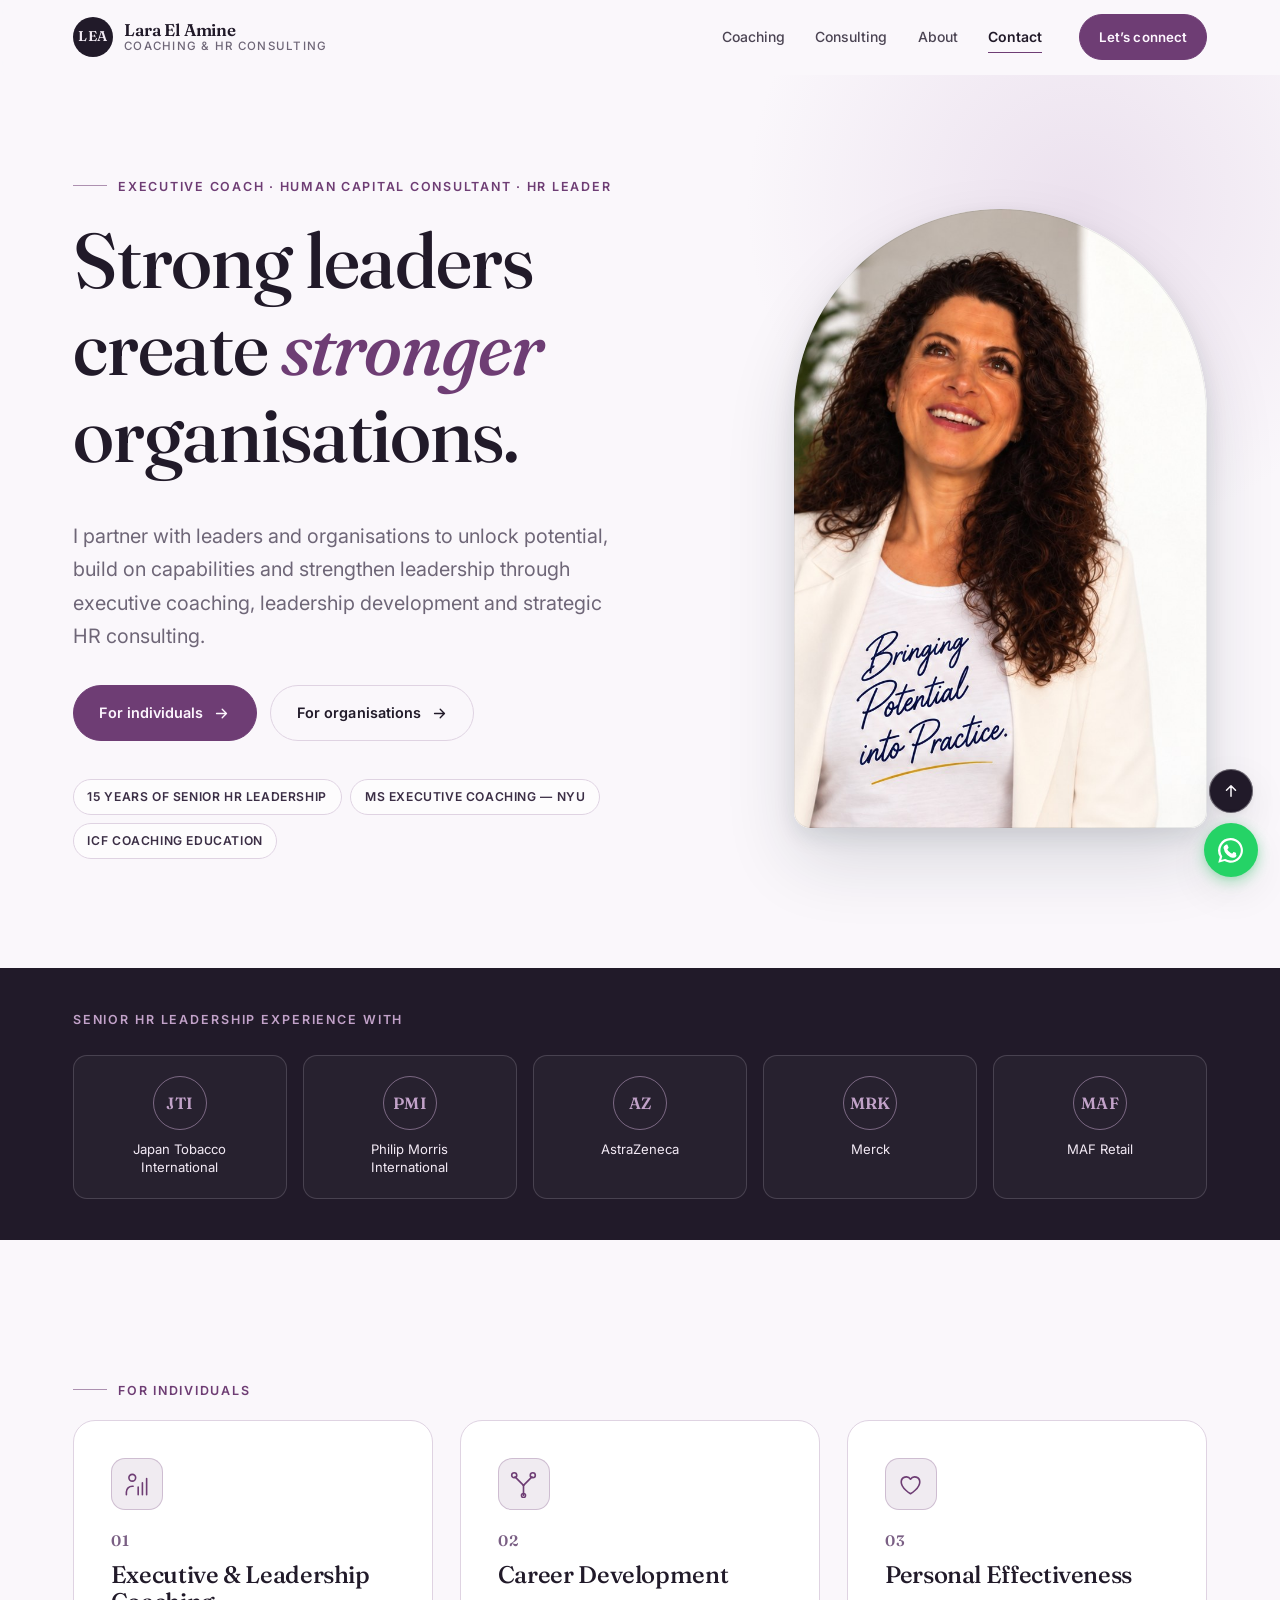
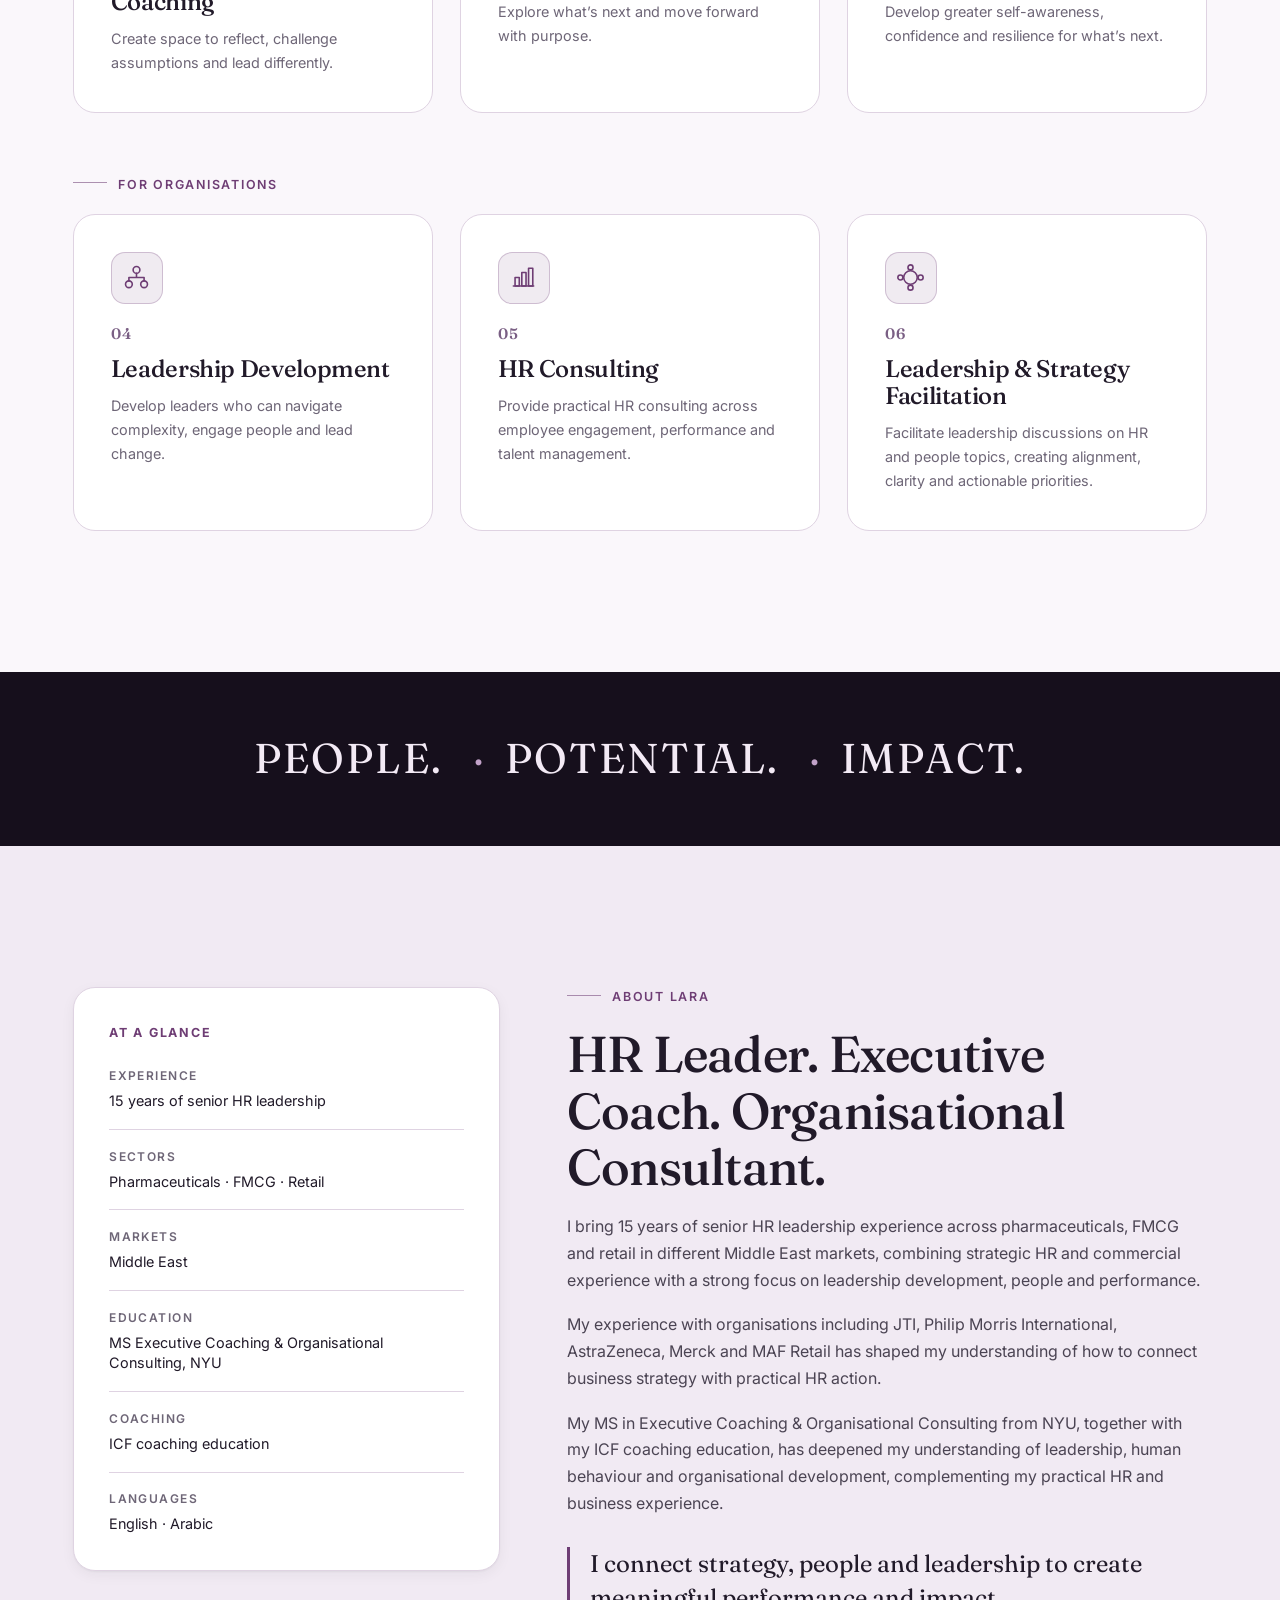
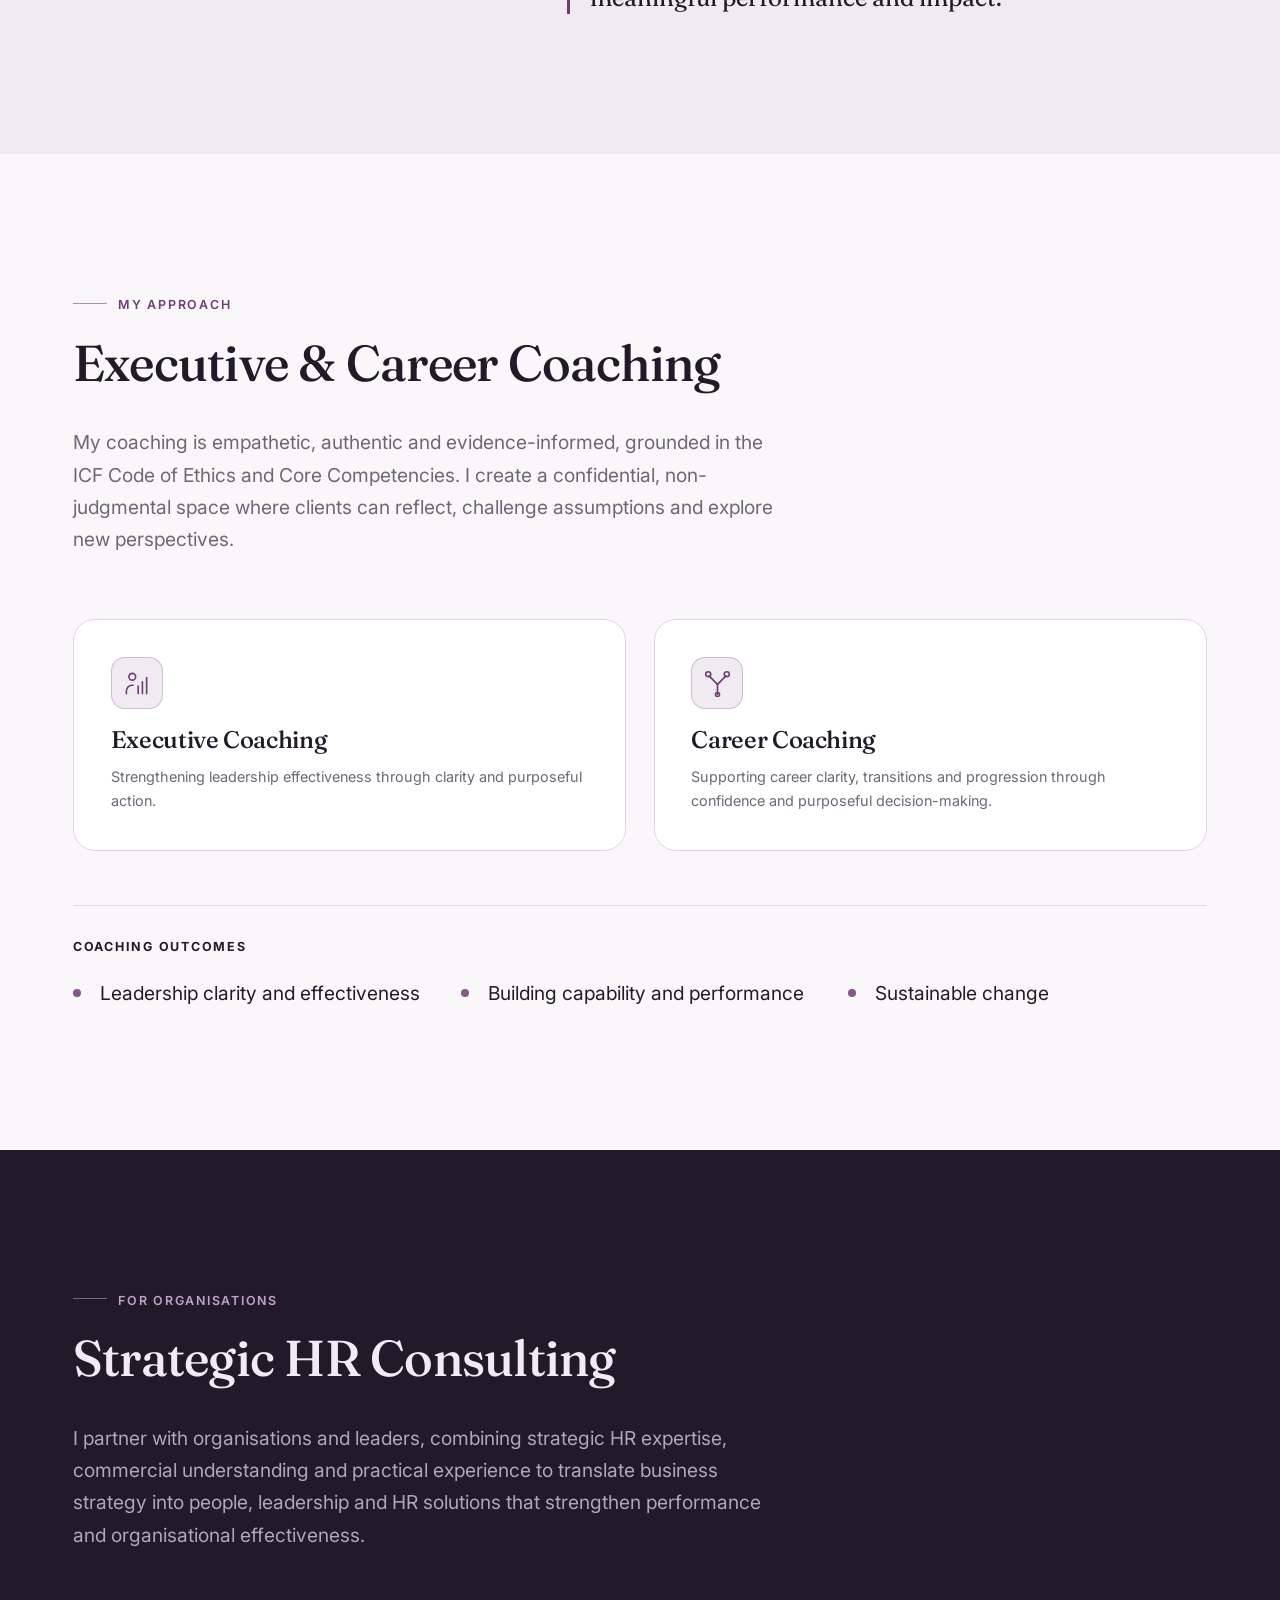
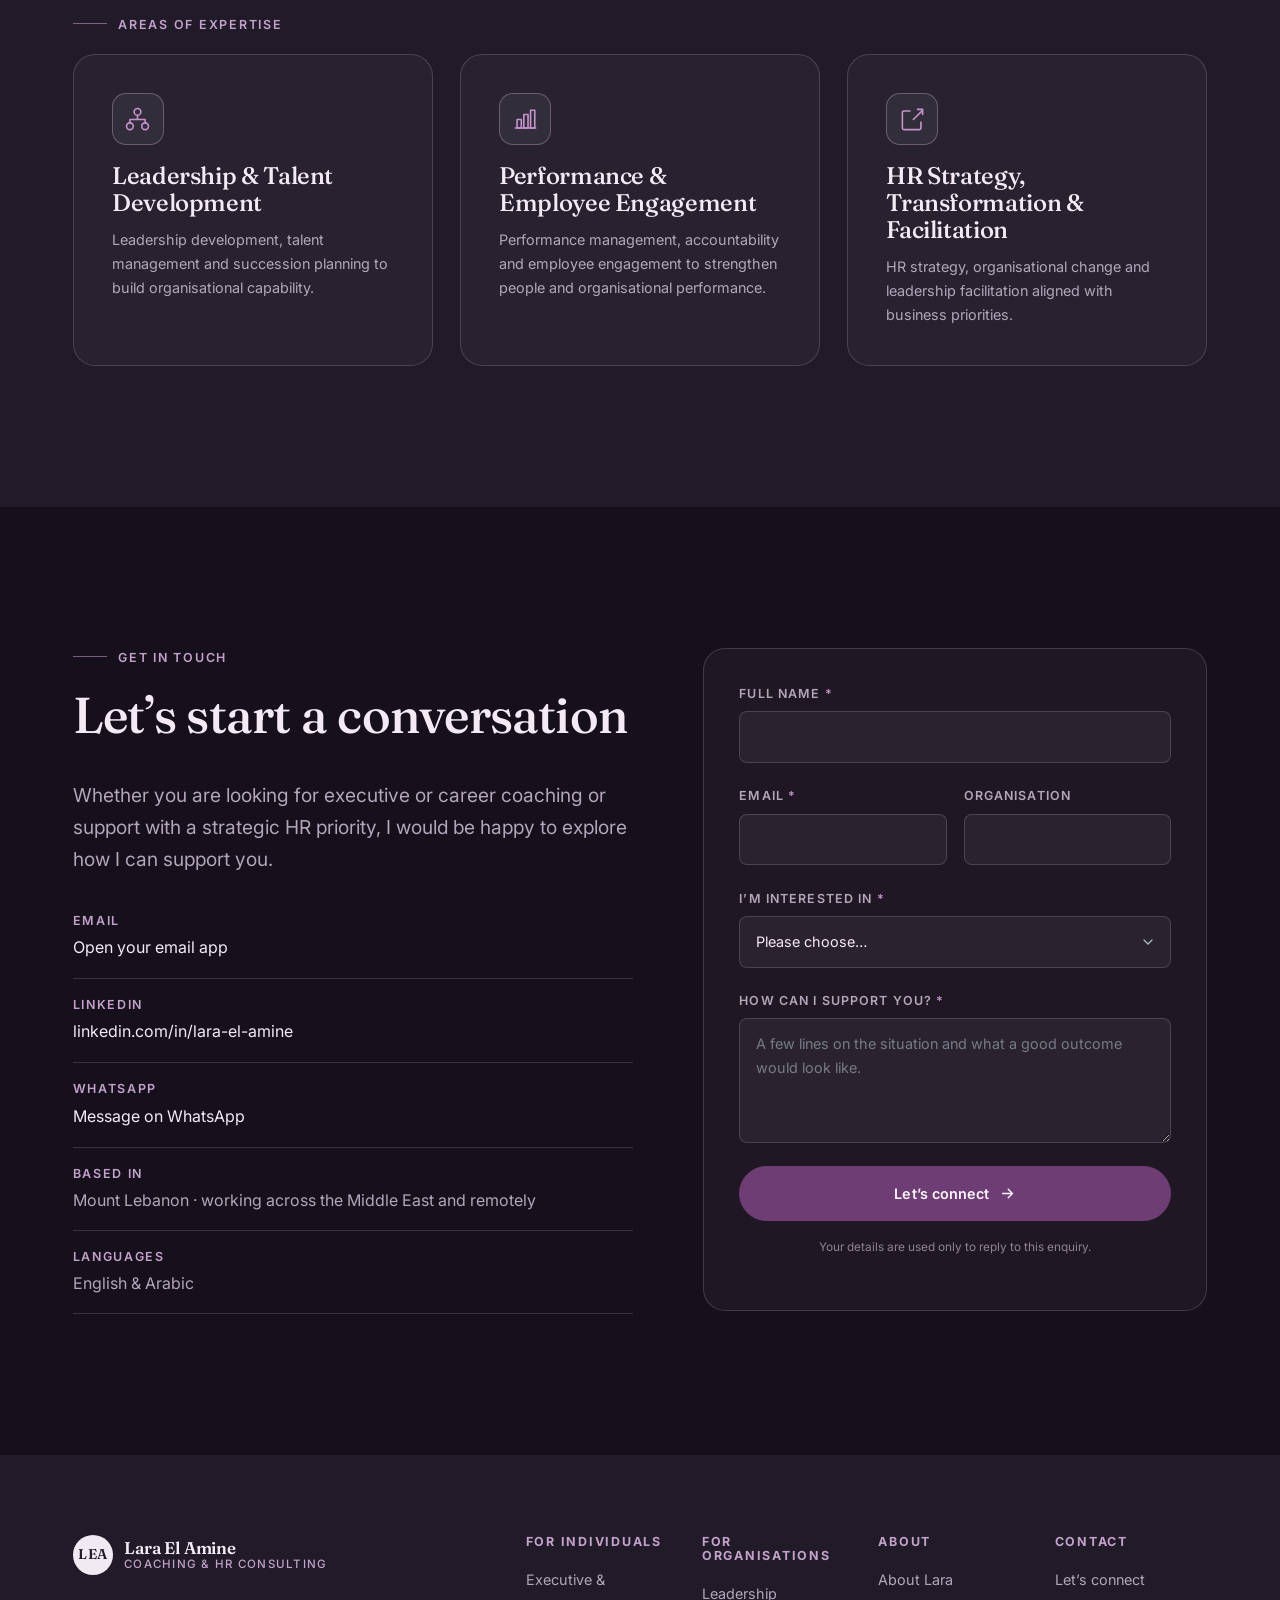
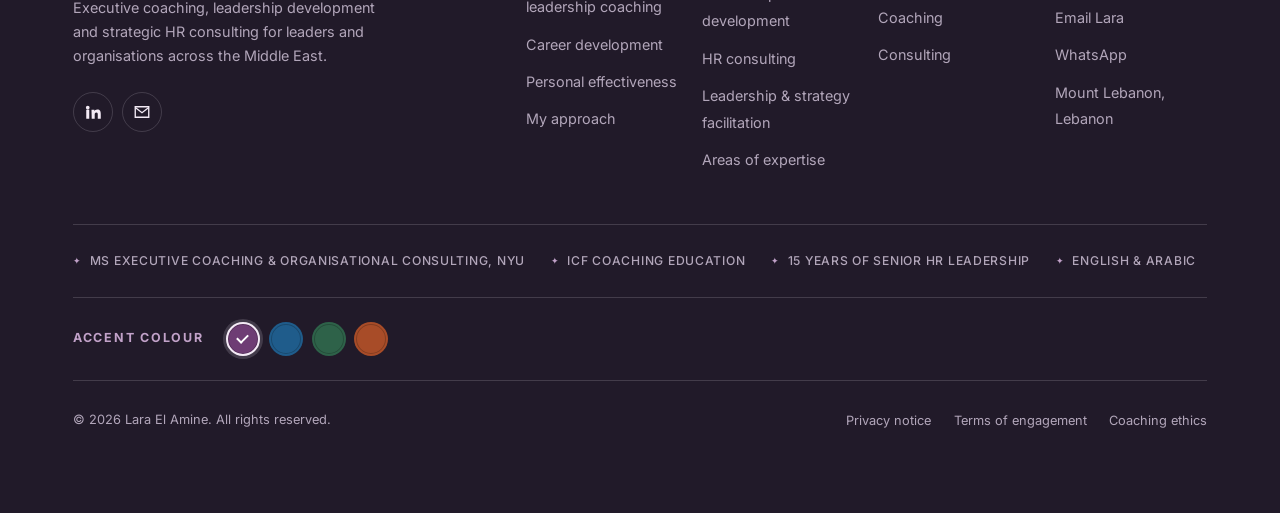
==== commit 7820b167: "Apply Final Approved Narrative; new portrait and share card Copy now matches Lara_El_Amine_Final_App" ====
--- a/public/index.html
+++ b/public/index.html
@@ -3,21 +3,21 @@
 <head>
 <meta charset="utf-8">
 <meta name="viewport" content="width=device-width, initial-scale=1">
-<title>Lara El Amine — Executive &amp; Career Coach (ICF ACC) | HR Consultant</title>
-<meta name="description" content="Executive and career coach (ICF ACC) and HR consultant. Thirty years in people and organisations, fifteen of them heading HR for Middle East markets at AstraZeneca, Philip Morris International and Majid Al Futtaim Carrefour.">
+<title>Lara El Amine — Executive Coach · Human Capital Consultant · HR Leader</title>
+<meta name="description" content="I partner with leaders and organisations to unlock potential, build on capabilities and strengthen leadership through executive coaching, leadership development and strategic HR consulting.">
 <meta name="author" content="Lara El Amine">
 <meta name="theme-color" content="#211A29">
 <link rel="canonical" href="https://lara-elamine.web.app/">
 
 <!-- Open Graph / social -->
 <meta property="og:type" content="website">
-<meta property="og:title" content="Lara El Amine — Executive &amp; Career Coach (ICF ACC) | HR Consultant">
-<meta property="og:description" content="Thirty years in people and organisations. Coaching for leaders in transition; HR consulting in performance, talent and organisational capability.">
+<meta property="og:title" content="Lara El Amine — Executive Coach · Human Capital Consultant · HR Leader">
+<meta property="og:description" content="Strong leaders create stronger organisations. Executive coaching, leadership development and strategic HR consulting for leaders and organisations.">
 <meta property="og:url" content="https://lara-elamine.web.app/">
 <meta property="og:image" content="https://lara-elamine.web.app/assets/img/og-cover.jpg">
 <meta property="og:image:width" content="1200">
 <meta property="og:image:height" content="1200">
-<meta property="og:image:alt" content="Lara El Amine — Careers are decided in rooms you are not in.">
+<meta property="og:image:alt" content="Lara El Amine — Strong leaders create stronger organisations.">
 <meta property="og:site_name" content="Lara El Amine">
 <meta property="og:locale" content="en_GB">
 <meta name="twitter:card" content="summary_large_image">
@@ -46,21 +46,35 @@
   "@context": "https://schema.org",
   "@type": "Person",
   "name": "Lara El Amine",
-  "jobTitle": "Executive & Career Coach (ICF ACC), HR Consultant",
+  "jobTitle": "Executive Coach, Human Capital Consultant, HR Leader",
   "url": "https://lara-elamine.web.app/",
   "sameAs": ["https://www.linkedin.com/in/lara-el-amine-bab13915/"],
   "address": { "@type": "PostalAddress", "addressRegion": "Mount Lebanon", "addressCountry": "LB" },
-  "description": "Executive and career coach and HR consultant with thirty years in people and organisations, fifteen of them heading HR for Middle East markets across pharmaceutical, FMCG and retail.",
-  "knowsLanguage": ["en", "ar", "fr"],
-  "knowsAbout": ["Executive Coaching","Career Coaching","Performance Management","Talent Management","Succession Planning","Organisational Development","Employee Engagement","Diversity and Inclusion"],
+  "description": "Executive coach, human capital consultant and HR leader with 15 years of senior HR leadership across pharmaceuticals, FMCG and retail in Middle East markets.",
+  "knowsLanguage": ["en", "ar"],
+  "knowsAbout": [
+    "Executive Coaching",
+    "Leadership Coaching",
+    "Career Development",
+    "Personal Effectiveness",
+    "Leadership Development",
+    "HR Consulting",
+    "Talent Management",
+    "Succession Planning",
+    "Performance Management",
+    "Employee Engagement",
+    "HR Strategy",
+    "Leadership Facilitation"
+  ],
   "alumniOf": [
-    { "@type": "CollegeOrUniversity", "name": "New York University, School of Professional Studies" },
-    { "@type": "CollegeOrUniversity", "name": "Mount Vernon College, Washington DC" }
+    { "@type": "CollegeOrUniversity", "name": "New York University, School of Professional Studies" }
   ],
   "hasCredential": [
-    { "@type": "EducationalOccupationalCredential", "name": "ICF Associate Certified Coach (ACC)", "credentialCategory": "Professional Credential", "recognizedBy": { "@type": "Organization", "name": "International Coaching Federation" } },
-    { "@type": "EducationalOccupationalCredential", "name": "MS, Executive Coaching and Organizational Consulting", "recognizedBy": { "@type": "Organization", "name": "New York University" } },
-    { "@type": "EducationalOccupationalCredential", "name": "Advanced Certificate in Human Resource Management", "recognizedBy": { "@type": "Organization", "name": "CIPD" } }
+    {
+      "@type": "EducationalOccupationalCredential",
+      "name": "MS, Executive Coaching and Organisational Consulting",
+      "recognizedBy": { "@type": "Organization", "name": "New York University" }
+    }
   ]
 }
 </script>
@@ -84,15 +98,13 @@
       <ul>
         <li><a href="#coaching">Coaching</a></li>
         <li><a href="#consulting">Consulting</a></li>
-        <li><a href="#approach">Approach</a></li>
         <li><a href="#about">About</a></li>
-        <li><a href="#experience">Experience</a></li>
-        <li><a href="#results">Track record</a></li>
+        <li><a href="#contact">Contact</a></li>
       </ul>
     </nav>
 
     <div class="header-actions">
-      <a class="btn btn-primary btn-sm header-cta" href="#contact">Book a discovery call</a>
+      <a class="btn btn-primary btn-sm header-cta" href="#contact">Let&#8217;s connect</a>
       <button class="nav-toggle" id="navToggle" aria-label="Open menu" aria-expanded="false" aria-controls="mobileNav">
         <span class="nav-toggle-bars" aria-hidden="true"><i></i><i></i><i></i></span>
       </button>
@@ -107,16 +119,12 @@
     <ul>
       <li><a href="#coaching"><span class="num">01</span> Coaching</a></li>
       <li><a href="#consulting"><span class="num">02</span> Consulting</a></li>
-      <li><a href="#approach"><span class="num">03</span> Approach</a></li>
-      <li><a href="#about"><span class="num">04</span> About</a></li>
-      <li><a href="#experience"><span class="num">05</span> Experience</a></li>
-      <li><a href="#credentials"><span class="num">06</span> Credentials</a></li>
-      <li><a href="#results"><span class="num">07</span> Track record</a></li>
-      <li><a href="#faq"><span class="num">08</span> FAQ</a></li>
+      <li><a href="#about"><span class="num">03</span> About</a></li>
+      <li><a href="#contact"><span class="num">04</span> Contact</a></li>
     </ul>
   </nav>
   <div class="nav-mobile-foot">
-    <a class="btn btn-primary btn-block" href="#contact">Book a discovery call</a>
+    <a class="btn btn-primary btn-block" href="#contact">Let&#8217;s connect</a>
     <a class="nav-mobile-mail" href="https://wa.me/9613658918" target="_blank" rel="noopener nofollow">
       Message on WhatsApp
     </a>
@@ -132,328 +140,121 @@
   <div class="hero-glow" aria-hidden="true"></div>
   <div class="shell hero-inner">
     <div class="hero-copy reveal">
-      <p class="eyebrow"><span class="eyebrow-rule" aria-hidden="true"></span> Executive &amp; Career Coach · ICF ACC · HR Consultant</p>
+      <p class="eyebrow"><span class="eyebrow-rule" aria-hidden="true"></span> Executive Coach · Human Capital Consultant · HR Leader</p>
       <h1 class="hero-title">
-        Careers are decided in rooms you are <em>not</em> in.
+        Strong leaders create <em>stronger</em> organisations.
       </h1>
       <p class="hero-lede">
-        I spent thirty years in those rooms — running talent reviews, succession and promotion
-        decisions for AstraZeneca, Philip Morris International and Carrefour across the Middle
-        East. Today I coach leaders sitting on the other side of that table, and help
-        organisations build people systems worth trusting.
+        I partner with leaders and organisations to unlock potential, build on capabilities and
+        strengthen leadership through executive coaching, leadership development and strategic
+        HR consulting.
       </p>
 
       <div class="hero-actions">
         <a class="btn btn-primary" href="#coaching">
-          I'm a leader or professional
+          For individuals
           <svg viewBox="0 0 24 24" aria-hidden="true"><path d="M5 12h13M13 6l6 6-6 6"/></svg>
         </a>
         <a class="btn btn-ghost" href="#consulting">
-          I'm here for my organisation
+          For organisations
           <svg viewBox="0 0 24 24" aria-hidden="true"><path d="M5 12h13M13 6l6 6-6 6"/></svg>
         </a>
       </div>
 
-      <ul class="hero-chips" aria-label="Credentials">
-        <li>ICF Associate Certified Coach</li>
+      <ul class="hero-chips" aria-label="Background">
+        <li>15 years of senior HR leadership</li>
         <li>MS Executive Coaching — NYU</li>
-        <li>30 years in HR &amp; people</li>
+        <li>ICF coaching education</li>
       </ul>
     </div>
 
     <figure class="hero-portrait reveal" data-delay="120">
       <div class="portrait-frame">
-        <img src="assets/img/lara-portrait.jpg" alt="Lara El Amine, executive and career coach" width="413" height="531" loading="eager">
-      </div>
-      <figcaption class="portrait-badge">
-        <strong>312</strong>
-        <span>hours of ICF-accredited coach training</span>
-      </figcaption>
+        <img src="assets/img/lara-portrait.jpg" alt="Lara El Amine, executive coach and human capital consultant" width="700" height="1050" loading="eager">
+      </div>
     </figure>
   </div>
 </section>
 
 <!-- ============================ TRUST BAR ============================ -->
-<section class="trustbar" aria-label="Organisations where Lara has led HR">
+<section class="trustbar" aria-label="Organisations Lara has worked with">
   <div class="shell">
-    <p class="trustbar-label">Fifteen years heading HR for</p>
+    <p class="trustbar-label">Senior HR leadership experience with</p>
     <ul class="logo-wall">
+      <li><span class="logo-mark" aria-hidden="true">JTI</span><span class="logo-name">Japan Tobacco<br>International</span></li>
       <li><span class="logo-mark" aria-hidden="true">PMI</span><span class="logo-name">Philip Morris<br>International</span></li>
       <li><span class="logo-mark" aria-hidden="true">AZ</span><span class="logo-name">AstraZeneca</span></li>
-      <li><span class="logo-mark" aria-hidden="true">MAF</span><span class="logo-name">Majid Al Futtaim<br>Carrefour</span></li>
-      <li><span class="logo-mark" aria-hidden="true">MSD</span><span class="logo-name">Merck Sharp<br>&amp; Dohme</span></li>
-      <li><span class="logo-mark" aria-hidden="true">JTI</span><span class="logo-name">Japan Tobacco<br>International</span></li>
+      <li><span class="logo-mark" aria-hidden="true">MRK</span><span class="logo-name">Merck</span></li>
+      <li><span class="logo-mark" aria-hidden="true">MAF</span><span class="logo-name">MAF Retail</span></li>
     </ul>
   </div>
 </section>
 
-<!-- ============================ DUAL PATH ============================ -->
-<section class="section fork" aria-labelledby="fork-h">
+<!-- ============================ SERVICES ============================ -->
+<section class="section" id="services" aria-labelledby="services-h">
   <div class="shell">
-    <header class="section-head reveal">
-      <p class="eyebrow"><span class="eyebrow-rule" aria-hidden="true"></span> Two ways to work together</p>
-      <h2 id="fork-h" class="section-title">Same practitioner. Two very different problems.</h2>
-      <p class="section-lede">
-        Coaching is personal work with one leader. Consulting is systems work with an
-        organisation. I keep them deliberately separate — they are bought differently, run
-        differently and measured differently.
-      </p>
-    </header>
-
-    <div class="fork-grid">
-      <article class="fork-card reveal">
-        <p class="fork-tag">For individuals</p>
-        <h3>Coaching</h3>
-        <p class="fork-desc">
-          For executives, senior specialists and business owners navigating a step up, a step
-          across, or a step out. Confidential, structured and contracted around an outcome.
-        </p>
-        <ul class="ticks">
-          <li>Executive &amp; leadership coaching</li>
-          <li>Career direction and transition</li>
-          <li>Leadership teams &amp; business owners</li>
-        </ul>
-        <a class="link-arrow" href="#coaching">Explore coaching
-          <svg viewBox="0 0 24 24" aria-hidden="true"><path d="M5 12h13M13 6l6 6-6 6"/></svg></a>
-      </article>
-
-      <article class="fork-card fork-card-dark reveal" data-delay="100">
-        <p class="fork-tag">For organisations</p>
-        <h3>Consulting</h3>
-        <p class="fork-desc">
-          For executive teams and HR leaders who need performance, talent and engagement
-          systems that hold — designed by someone who has owned them in-house, at scale.
-        </p>
-        <ul class="ticks">
-          <li>Performance management &amp; reward</li>
-          <li>Talent, succession &amp; assessment</li>
-          <li>Engagement, culture &amp; inclusion</li>
-        </ul>
-        <a class="link-arrow" href="#consulting">Explore consulting
-          <svg viewBox="0 0 24 24" aria-hidden="true"><path d="M5 12h13M13 6l6 6-6 6"/></svg></a>
-      </article>
-    </div>
-  </div>
-</section>
-
-<!-- ============================ COACHING ============================ -->
-<section class="section section-tint" id="coaching" aria-labelledby="coaching-h">
+    <h2 id="services-h" class="visually-hidden">How I work with leaders and organisations</h2>
+
+    <div class="svc-group">
+      <p class="eyebrow"><span class="eyebrow-rule" aria-hidden="true"></span> For individuals</p>
+      <div class="card-grid-3">
+        <article class="svc-card reveal">
+          <span class="svc-icon-wrap" aria-hidden="true"><svg class="svc-icon" viewBox="0 0 32 32" aria-hidden="true"><circle cx="11" cy="8" r="4"/><path d="M4 28v-3a7 7 0 0 1 7-7h1"/><path d="M18 28V19M23 28V14M28 28V9"/></svg></span>
+          <span class="svc-num" aria-hidden="true">01</span>
+          <h3>Executive &amp; Leadership Coaching</h3>
+          <p>Create space to reflect, challenge assumptions and lead differently.</p>
+        </article>
+
+        <article class="svc-card reveal" data-delay="90">
+          <span class="svc-icon-wrap" aria-hidden="true"><svg class="svc-icon" viewBox="0 0 32 32" aria-hidden="true"><path d="M16 29V17"/><path d="M16 17 6 7"/><path d="m16 17 10-10"/><circle cx="5" cy="5" r="3"/><circle cx="27" cy="5" r="3"/><circle cx="16" cy="29" r="2.4"/></svg></span>
+          <span class="svc-num" aria-hidden="true">02</span>
+          <h3>Career Development</h3>
+          <p>Explore what&#8217;s next and move forward with purpose.</p>
+        </article>
+
+        <article class="svc-card reveal" data-delay="180">
+          <span class="svc-icon-wrap" aria-hidden="true"><svg class="svc-icon" viewBox="0 0 32 32" aria-hidden="true"><path d="M16 27S5 20.5 5 13a6 6 0 0 1 11-3.3A6 6 0 0 1 27 13c0 7.5-11 14-11 14Z"/></svg></span>
+          <span class="svc-num" aria-hidden="true">03</span>
+          <h3>Personal Effectiveness</h3>
+          <p>Develop greater self-awareness, confidence and resilience for what&#8217;s next.</p>
+        </article>
+      </div>
+    </div>
+
+    <div class="svc-group">
+      <p class="eyebrow"><span class="eyebrow-rule" aria-hidden="true"></span> For organisations</p>
+      <div class="card-grid-3">
+        <article class="svc-card reveal">
+          <span class="svc-icon-wrap" aria-hidden="true"><svg class="svc-icon" viewBox="0 0 32 32" aria-hidden="true"><circle cx="16" cy="7" r="4"/><circle cx="7" cy="24" r="4"/><circle cx="25" cy="24" r="4"/><path d="M16 11v5M16 16H7v4M16 16h9v4"/></svg></span>
+          <span class="svc-num" aria-hidden="true">04</span>
+          <h3>Leadership Development</h3>
+          <p>Develop leaders who can navigate complexity, engage people and lead change.</p>
+        </article>
+
+        <article class="svc-card reveal" data-delay="90">
+          <span class="svc-icon-wrap" aria-hidden="true"><svg class="svc-icon" viewBox="0 0 32 32" aria-hidden="true"><path d="M4 26h24"/><rect x="6" y="16" width="5" height="10"/><rect x="14" y="10" width="5" height="16"/><rect x="22" y="5" width="5" height="21"/></svg></span>
+          <span class="svc-num" aria-hidden="true">05</span>
+          <h3>HR Consulting</h3>
+          <p>Provide practical HR consulting across employee engagement, performance and talent management.</p>
+        </article>
+
+        <article class="svc-card reveal" data-delay="180">
+          <span class="svc-icon-wrap" aria-hidden="true"><svg class="svc-icon" viewBox="0 0 32 32" aria-hidden="true"><circle cx="16" cy="16" r="8"/><circle cx="16" cy="4" r="3"/><circle cx="16" cy="28" r="3"/><circle cx="4" cy="16" r="3"/><circle cx="28" cy="16" r="3"/></svg></span>
+          <span class="svc-num" aria-hidden="true">06</span>
+          <h3>Leadership &amp; Strategy Facilitation</h3>
+          <p>Facilitate leadership discussions on HR and people topics, creating alignment, clarity and actionable priorities.</p>
+        </article>
+      </div>
+    </div>
+  </div>
+</section>
+
+<!-- ============================ CREED ============================ -->
+<section class="creed" aria-label="Practice motto">
   <div class="shell">
-    <header class="section-head reveal">
-      <p class="eyebrow"><span class="eyebrow-rule" aria-hidden="true"></span> Coaching · for individuals</p>
-      <h2 id="coaching-h" class="section-title">I know how the decision about you gets made.</h2>
-      <p class="section-lede">
-        For fifteen years I sat in the talent reviews and calibration meetings where careers
-        quietly turn. That is not a threat — it is the most useful thing I bring. My coaching
-        is ICF-credentialed and evidence-based, but it is informed by having watched, from the
-        inside, what actually moves a decision.
-      </p>
-    </header>
-
-    <div class="card-grid-3">
-      <article class="svc-card reveal">
-        <span class="svc-icon-wrap" aria-hidden="true"><svg class="svc-icon" viewBox="0 0 32 32" aria-hidden="true"><circle cx="11" cy="8" r="4"/><path d="M4 28v-3a7 7 0 0 1 7-7h1"/><path d="M18 28V19M23 28V14M28 28V9"/></svg></span>
-        <span class="svc-num" aria-hidden="true">01</span>
-        <h3>Executive Coaching</h3>
-        <p>
-          For senior leaders and directors carrying a remit that outgrew the way they used to
-          work — wider scope, harder stakeholders, more visibility.
-        </p>
-        <p class="svc-outcome-label">You leave with</p>
-        <ul class="ticks ticks-sm">
-          <li>A leadership signature others can name and back</li>
-          <li>A stakeholder strategy for the relationships that decide your outcomes</li>
-          <li>Judgement that holds its shape under pressure</li>
-        </ul>
-        <p class="svc-meta">6–9 months · fortnightly · virtual or in person</p>
-      </article>
-
-      <article class="svc-card reveal" data-delay="90">
-        <span class="svc-icon-wrap" aria-hidden="true"><svg class="svc-icon" viewBox="0 0 32 32" aria-hidden="true"><path d="M16 29V17"/><path d="M16 17 6 7"/><path d="m16 17 10-10"/><circle cx="5" cy="5" r="3"/><circle cx="27" cy="5" r="3"/><circle cx="16" cy="29" r="2.4"/></svg></span>
-        <span class="svc-num" aria-hidden="true">02</span>
-        <h3>Career Coaching</h3>
-        <p>
-          For professionals at a genuine fork — promotion, pivot, relocation, exit, or a market
-          that moved while they were busy delivering.
-        </p>
-        <p class="svc-outcome-label">You leave with</p>
-        <ul class="ticks ticks-sm">
-          <li>Positioning that survives scrutiny from people who hire</li>
-          <li>Real options, pressure-tested against your own criteria</li>
-          <li>A search and network plan you will actually run</li>
-        </ul>
-        <p class="svc-meta">3–4 months · weekly to fortnightly</p>
-      </article>
-
-      <article class="svc-card reveal" data-delay="180">
-        <span class="svc-icon-wrap" aria-hidden="true"><svg class="svc-icon" viewBox="0 0 32 32" aria-hidden="true"><circle cx="16" cy="16" r="8"/><circle cx="16" cy="4" r="3"/><circle cx="16" cy="28" r="3"/><circle cx="4" cy="16" r="3"/><circle cx="28" cy="16" r="3"/></svg></span>
-        <span class="svc-num" aria-hidden="true">03</span>
-        <h3>Leadership Teams &amp; Owners</h3>
-        <p>
-          For leadership teams and small business owners where the constraint is not strategy
-          but how the people at the top work with one another.
-        </p>
-        <p class="svc-outcome-label">You leave with</p>
-        <ul class="ticks ticks-sm">
-          <li>The unspoken tension named and worked, not managed around</li>
-          <li>Clear decision rights and a way to disagree productively</li>
-          <li>Shared commitments the team will hold each other to</li>
-        </ul>
-        <p class="svc-meta">3–6 months · team sessions plus individual coaching</p>
-      </article>
-    </div>
-
-    <div class="note-strip reveal">
-      <p>
-        <strong>Chemistry first.</strong> Every engagement opens with a no-cost 45-minute
-        conversation. If I am not the right coach for the work, I will say so and point you
-        somewhere better.
-      </p>
-      <a class="btn btn-primary btn-sm" href="#contact">Book the call</a>
-    </div>
-  </div>
-</section>
-
-<!-- ============================ CONSULTING ============================ -->
-<section class="section section-dark" id="consulting" aria-labelledby="consulting-h">
-  <div class="shell">
-    <header class="section-head reveal">
-      <p class="eyebrow"><span class="eyebrow-rule" aria-hidden="true"></span> Consulting · for organisations</p>
-      <h2 id="consulting-h" class="section-title">Built by someone who had to live with the result.</h2>
-      <p class="section-lede">
-        I have been the HR Director accountable for the cycle, the calibration, the engagement
-        score and the exit interview — across pharmaceutical, FMCG and retail businesses in
-        seventeen markets. That is the offer: design that is credible to the business because it
-        was built inside one.
-      </p>
-    </header>
-
-    <div class="card-grid-2">
-      <article class="cap-card reveal">
-        <span class="cap-icon-wrap" aria-hidden="true"><svg class="cap-icon" viewBox="0 0 32 32" aria-hidden="true"><path d="M4 26h24"/><rect x="6" y="16" width="5" height="10"/><rect x="14" y="10" width="5" height="16"/><rect x="22" y="5" width="5" height="21"/></svg></span>
-        <h3>Performance Management &amp; Reward</h3>
-        <p>
-          Cycles, KPIs, calibration and manager conversations designed so performance becomes a
-          management habit rather than an annual compliance event — with a reward structure
-          that stands up to external benchmarking.
-        </p>
-        <ul class="tags">
-          <li>Cycle &amp; KPI architecture</li>
-          <li>Calibration governance</li>
-          <li>Manager enablement</li>
-          <li>Compensation strategy</li>
-        </ul>
-      </article>
-
-      <article class="cap-card reveal" data-delay="80">
-        <span class="cap-icon-wrap" aria-hidden="true"><svg class="cap-icon" viewBox="0 0 32 32" aria-hidden="true"><circle cx="16" cy="7" r="4"/><circle cx="7" cy="24" r="4"/><circle cx="25" cy="24" r="4"/><path d="M16 11v5M16 16H7v4M16 16h9v4"/></svg></span>
-        <h3>Talent, Succession &amp; Assessment</h3>
-        <p>
-          Making potential and succession decisions defensible — criteria agreed before names go
-          on the grid, and fair assessment methodology behind every promotion and placement.
-        </p>
-        <ul class="tags">
-          <li>Talent review design</li>
-          <li>Succession &amp; critical roles</li>
-          <li>Selection &amp; assessment</li>
-          <li>Internal mobility</li>
-        </ul>
-      </article>
-
-      <article class="cap-card reveal" data-delay="160">
-        <span class="cap-icon-wrap" aria-hidden="true"><svg class="cap-icon" viewBox="0 0 32 32" aria-hidden="true"><path d="M16 27S5 20.5 5 13a6 6 0 0 1 11-3.3A6 6 0 0 1 27 13c0 7.5-11 14-11 14Z"/></svg></span>
-        <h3>Engagement, Culture &amp; Inclusion</h3>
-        <p>
-          Moving engagement from a survey result to a management practice, and building
-          inclusion strategies that change who actually gets hired, developed and promoted.
-        </p>
-        <ul class="tags">
-          <li>Engagement strategy</li>
-          <li>Diversity &amp; inclusion</li>
-          <li>Well-being programmes</li>
-          <li>Internal communication</li>
-        </ul>
-      </article>
-
-      <article class="cap-card reveal" data-delay="240">
-        <span class="cap-icon-wrap" aria-hidden="true"><svg class="cap-icon" viewBox="0 0 32 32" aria-hidden="true"><path d="M27 6 17 16"/><path d="M22 4h6v6"/><path d="M13 6H6a2 2 0 0 0-2 2v18a2 2 0 0 0 2 2h18a2 2 0 0 0 2-2v-7"/></svg></span>
-        <h3>HR Transformation &amp; Capability</h3>
-        <p>
-          Restructures, mergers and operating-model change — plus building HR teams who
-          diagnose before they solve and get invited into the room earlier.
-        </p>
-        <ul class="tags">
-          <li>Organisation design</li>
-          <li>M&amp;A HR integration</li>
-          <li>HRBP capability</li>
-          <li>Facilitation &amp; offsites</li>
-        </ul>
-      </article>
-    </div>
-
-    <div class="engage">
-      <h3 class="engage-title reveal">How engagements are structured</h3>
-      <div class="engage-grid">
-        <div class="engage-item reveal">
-          <p class="engage-kind">Diagnostic</p>
-          <p class="engage-len">2–4 weeks</p>
-          <p>A scoped review with findings, options and a costed recommendation. Usually the entry point.</p>
-        </div>
-        <div class="engage-item reveal" data-delay="80">
-          <p class="engage-kind">Design &amp; Build</p>
-          <p class="engage-len">2–6 months</p>
-          <p>Co-designed architecture, artefacts and governance, tested with real managers before launch.</p>
-        </div>
-        <div class="engage-item reveal" data-delay="160">
-          <p class="engage-kind">Advisory Retainer</p>
-          <p class="engage-len">6–12 months</p>
-          <p>Ongoing counsel to an HR director or executive team through a cycle, a merger or a rebuild.</p>
-        </div>
-      </div>
-    </div>
-
-    <div class="note-strip note-strip-invert reveal">
-      <p><strong>References available.</strong> Named references from former executive and HR colleagues are shared on request.</p>
-      <a class="btn btn-light btn-sm" href="#contact">Request references</a>
-    </div>
-  </div>
-</section>
-
-<!-- ============================ APPROACH ============================ -->
-<section class="section" id="approach" aria-labelledby="approach-h">
-  <div class="shell">
-    <header class="section-head reveal">
-      <p class="eyebrow"><span class="eyebrow-rule" aria-hidden="true"></span> Approach</p>
-      <h2 id="approach-h" class="section-title">A method that survives contact with reality.</h2>
-      <p class="section-lede">
-        The same four moves underpin both practices — grounded in the evidence base of NYU's
-        Executive Coaching and Organizational Consulting programme and the ICF Code of Ethics.
-        The depth changes; the discipline does not.
-      </p>
-    </header>
-
-    <ol class="steps">
-      <li class="step reveal">
-        <span class="step-num">01</span>
-        <h3>Contract</h3>
-        <p>Define the outcome, the boundaries, who else holds a stake, and what evidence of success will look like. Nothing starts before this is written down.</p>
-      </li>
-      <li class="step reveal" data-delay="80">
-        <span class="step-num">02</span>
-        <h3>Diagnose</h3>
-        <p>Interviews, data, assessment and observation — separating the presenting problem from the actual one. Most engagements move here.</p>
-      </li>
-      <li class="step reveal" data-delay="160">
-        <span class="step-num">03</span>
-        <h3>Work</h3>
-        <p>The sessions or the build. Deliberate practice, real stakes, live artefacts. Progress reviewed against the contract, not against activity.</p>
-      </li>
-      <li class="step reveal" data-delay="240">
-        <span class="step-num">04</span>
-        <h3>Embed</h3>
-        <p>Handover, capability transfer and a follow-up checkpoint. The measure is what still holds ninety days after I leave.</p>
-      </li>
-    </ol>
+    <p class="creed-line">
+      <span>People.</span><span>Potential.</span><span>Impact.</span>
+    </p>
   </div>
 </section>
 
@@ -464,297 +265,113 @@
       <div class="glance">
         <p class="glance-kicker">At a glance</p>
         <dl class="glance-list">
-          <div><dt>Credential</dt><dd>ICF Associate Certified Coach (ACC)</dd></div>
-          <div><dt>Education</dt><dd>MS Executive Coaching &amp; Organizational Consulting, NYU</dd></div>
-          <div><dt>Sectors</dt><dd>Pharmaceutical · FMCG · Retail · Banking</dd></div>
-          <div><dt>Regions</dt><dd>GCC · Levant · North &amp; West Africa</dd></div>
+          <div><dt>Experience</dt><dd>15 years of senior HR leadership</dd></div>
+          <div><dt>Sectors</dt><dd>Pharmaceuticals · FMCG · Retail</dd></div>
+          <div><dt>Markets</dt><dd>Middle East</dd></div>
+          <div><dt>Education</dt><dd>MS Executive Coaching &amp; Organisational Consulting, NYU</dd></div>
+          <div><dt>Coaching</dt><dd>ICF coaching education</dd></div>
           <div><dt>Languages</dt><dd>English · Arabic</dd></div>
-          <div><dt>Based in</dt><dd>Mount Lebanon, Lebanon</dd></div>
         </dl>
       </div>
     </div>
 
     <div class="about-copy reveal" data-delay="100">
       <p class="eyebrow"><span class="eyebrow-rule" aria-hidden="true"></span> About Lara</p>
-      <h2 id="about-h" class="section-title">I started on the commercial floor, not in an HR office.</h2>
+      <h2 id="about-h" class="section-title">HR Leader. Executive Coach. Organisational Consultant.</h2>
       <p>
-        My first real job with a number attached to it was retail banking at Byblos Bank in
-        Beirut — housing loans, auto loans, credit cards, and brokering the bank's insurance
-        products. Targets, customers, and the particular discomfort of a figure you have to
-        make. That grounding is why my HR work has never been theoretical.
+        I bring 15 years of senior HR leadership experience across pharmaceuticals, FMCG and
+        retail in different Middle East markets, combining strategic HR and commercial
+        experience with a strong focus on leadership development, people and performance.
       </p>
       <p>
-        From there I spent three decades inside the people function, most of it at director
-        level: Japan Tobacco International across the Middle East, North and West Africa; HR
-        Director for the Levant at MSD through the Schering-Plough merger; HR Director Gulf at
-        AstraZeneca; People &amp; Culture Director for the GCC at Philip Morris International
-        through its smoke-free transformation; and Human Capital Director for Carrefour's
-        Central District in Dubai, supporting close to three thousand employees and a team of
-        seven HR managers.
+        My experience with organisations including JTI, Philip Morris International,
+        AstraZeneca, Merck and MAF Retail has shaped my understanding of how to connect
+        business strategy with practical HR action.
       </p>
       <p>
-        Coaching kept surfacing as the part of the work that actually moved people, so I went
-        and got properly qualified in it — a Master of Science in Executive Coaching and
-        Organizational Consulting from New York University, completed in 2025 with a 4.0 GPA,
-        including 312 hours of ICF-accredited coach training and the ICF performance
-        evaluation. I now hold the ICF Associate Certified Coach credential.
-      </p>
-      <p>
-        I work in English and Arabic, from Lebanon, with clients across the Gulf and the wider
-        region. I take a deliberately small number of engagements so each one gets the attention
-        it was contracted for.
-      </p>
-
-      <dl class="stats">
-        <div><dt>30</dt><dd>Years in people &amp; organisations</dd></div>
-        <div><dt>15</dt><dd>Years heading HR for ME markets</dd></div>
-        <div><dt>17</dt><dd>Markets across MENA &amp; Levant</dd></div>
-        <div><dt>4.0</dt><dd>GPA, MS Executive Coaching, NYU</dd></div>
-      </dl>
-    </div>
-  </div>
-</section>
-
-<!-- ============================ EXPERIENCE ============================ -->
-<section class="section" id="experience" aria-labelledby="experience-h">
+        My MS in Executive Coaching &amp; Organisational Consulting from NYU, together with my
+        ICF coaching education, has deepened my understanding of leadership, human behaviour and
+        organisational development, complementing my practical HR and business experience.
+      </p>
+
+      <p class="about-statement">
+        I connect strategy, people and leadership to create meaningful performance and impact.
+      </p>
+    </div>
+  </div>
+</section>
+
+<!-- ============================ COACHING ============================ -->
+<section class="section" id="coaching" aria-labelledby="coaching-h">
   <div class="shell">
     <header class="section-head reveal">
-      <p class="eyebrow"><span class="eyebrow-rule" aria-hidden="true"></span> Professional background</p>
-      <h2 id="experience-h" class="section-title">Where the practice was built.</h2>
+      <p class="eyebrow"><span class="eyebrow-rule" aria-hidden="true"></span> My approach</p>
+      <h2 id="coaching-h" class="section-title">Executive &amp; Career Coaching</h2>
       <p class="section-lede">
-        Three decades of in-house accountability before independent practice — which is why the
-        advice arrives with an implementation reflex attached.
+        My coaching is empathetic, authentic and evidence-informed, grounded in the ICF Code of
+        Ethics and Core Competencies. I create a confidential, non-judgmental space where clients
+        can reflect, challenge assumptions and explore new perspectives.
       </p>
     </header>
 
-    <ol class="timeline">
-      <li class="tl-item reveal">
-        <div class="tl-marker" aria-hidden="true"></div>
-        <p class="tl-period">Oct 2025 — Present</p>
-        <h3 class="tl-role">Executive &amp; Career Coach (ICF ACC) and HR Consultant</h3>
-        <p class="tl-org">Independent Practice · Lebanon &amp; the Gulf</p>
-        <p class="tl-desc">
-          Coaching senior leaders, leadership teams and business owners; consulting to
-          organisations on performance, talent, engagement and HR capability.
-        </p>
-      </li>
-      <li class="tl-item reveal" data-delay="70">
-        <div class="tl-marker" aria-hidden="true"></div>
-        <p class="tl-period">Nov 2022 — Mar 2024</p>
-        <h3 class="tl-role">Human Capital Director, Carrefour Central District</h3>
-        <p class="tl-org">Majid Al Futtaim · Dubai, UAE</p>
-        <p class="tl-desc">
-          Led HR for a district of 2,999 employees with a team of seven HR managers, partnering
-          eleven general and store managers on performance, engagement, talent, succession,
-          Emiratisation and inclusion — alongside the omnichannel transformation of eleven
-          hypermarkets.
-        </p>
-      </li>
-      <li class="tl-item reveal" data-delay="140">
-        <div class="tl-marker" aria-hidden="true"></div>
-        <p class="tl-period">Nov 2019 — Jul 2022</p>
-        <h3 class="tl-role">People &amp; Culture Director, GCC</h3>
-        <p class="tl-org">Philip Morris International · Dubai, UAE</p>
-        <p class="tl-desc">
-          People lead for Saudi Arabia, UAE, Kuwait, Qatar, Oman, Bahrain and Iraq through the
-          smoke-free strategy — embedding agile ways of working, commissioning executive
-          coaching for senior and middle management, and building a consumer-centric,
-          project-based organisation.
-        </p>
-      </li>
-      <li class="tl-item reveal" data-delay="210">
-        <div class="tl-marker" aria-hidden="true"></div>
-        <p class="tl-period">Mar 2014 — Jul 2019</p>
-        <h3 class="tl-role">Human Resources Director, Gulf</h3>
-        <p class="tl-org">AstraZeneca · Dubai, UAE</p>
-        <p class="tl-desc">
-          HR Director for the Gulf cluster, and Acting HR Director for Saudi Arabia in 2016–17.
-          Owned engagement, talent, reward and capability — partnering global institutions
-          including Korn Ferry and the Center for Creative Leadership on development design.
-        </p>
-      </li>
-      <li class="tl-item reveal" data-delay="280">
-        <div class="tl-marker" aria-hidden="true"></div>
-        <p class="tl-period">Feb 2011 — Mar 2014</p>
-        <h3 class="tl-role">Human Resources Director, Levant</h3>
-        <p class="tl-org">Merck Sharp &amp; Dohme (MSD) · Beirut, Lebanon</p>
-        <p class="tl-desc">
-          HR lead for Jordan, Lebanon, Iraq, Syria and Libya — an $80m business with 178 staff.
-          Led the HR integration of the MSD and Schering-Plough merger and the restructure of the
-          Levant organisation into business units.
-        </p>
-      </li>
-      <li class="tl-item reveal" data-delay="350">
-        <div class="tl-marker" aria-hidden="true"></div>
-        <p class="tl-period">2004 — 2009</p>
-        <h3 class="tl-role">Human Resources Manager, MENWA</h3>
-        <p class="tl-org">Japan Tobacco International · Limassol, Cyprus</p>
-        <p class="tl-desc">
-          HR for the Middle East, North and West Africa sub-region — building entities and
-          compensation structures across new markets, and authoring the expatriate host manual
-          later adopted by corporate HR.
-        </p>
-      </li>
-      <li class="tl-item reveal" data-delay="420">
-        <div class="tl-marker" aria-hidden="true"></div>
-        <p class="tl-period">1996 — 2004</p>
-        <h3 class="tl-role">Early career — commercial &amp; HR</h3>
-        <p class="tl-org">Byblos Bank · Aramex · Beirut &amp; Amman</p>
-        <p class="tl-desc">
-          Retail banking on the commercial floor, corporate HR training, and HR analysis for
-          consulting clients. The grounding that still shapes how I advise the business today.
-        </p>
-      </li>
-    </ol>
-  </div>
-</section>
-
-<!-- ============================ CREDENTIALS ============================ -->
-<section class="section section-dark" id="credentials" aria-labelledby="credentials-h">
+    <div class="card-grid-2">
+      <article class="svc-card reveal">
+        <span class="svc-icon-wrap" aria-hidden="true"><svg class="svc-icon" viewBox="0 0 32 32" aria-hidden="true"><circle cx="11" cy="8" r="4"/><path d="M4 28v-3a7 7 0 0 1 7-7h1"/><path d="M18 28V19M23 28V14M28 28V9"/></svg></span>
+        <h3>Executive Coaching</h3>
+        <p>Strengthening leadership effectiveness through clarity and purposeful action.</p>
+      </article>
+
+      <article class="svc-card reveal" data-delay="90">
+        <span class="svc-icon-wrap" aria-hidden="true"><svg class="svc-icon" viewBox="0 0 32 32" aria-hidden="true"><path d="M16 29V17"/><path d="M16 17 6 7"/><path d="m16 17 10-10"/><circle cx="5" cy="5" r="3"/><circle cx="27" cy="5" r="3"/><circle cx="16" cy="29" r="2.4"/></svg></span>
+        <h3>Career Coaching</h3>
+        <p>Supporting career clarity, transitions and progression through confidence and purposeful decision-making.</p>
+      </article>
+    </div>
+
+    <div class="outcomes reveal">
+      <p class="outcomes-label">Coaching outcomes</p>
+      <ul class="ticks outcomes-list">
+        <li>Leadership clarity and effectiveness</li>
+        <li>Building capability and performance</li>
+        <li>Sustainable change</li>
+      </ul>
+    </div>
+  </div>
+</section>
+
+<!-- ============================ CONSULTING ============================ -->
+<section class="section section-dark" id="consulting" aria-labelledby="consulting-h">
   <div class="shell">
     <header class="section-head reveal">
-      <p class="eyebrow"><span class="eyebrow-rule" aria-hidden="true"></span> Certification &amp; education</p>
-      <h2 id="credentials-h" class="section-title">Credentialed, examined, accountable.</h2>
+      <p class="eyebrow"><span class="eyebrow-rule" aria-hidden="true"></span> For organisations</p>
+      <h2 id="consulting-h" class="section-title">Strategic HR Consulting</h2>
       <p class="section-lede">
-        Coaching is an unregulated profession, which makes credentials the buyer's only real
-        quality signal. Mine are current and independently verifiable.
+        I partner with organisations and leaders, combining strategic HR expertise, commercial
+        understanding and practical experience to translate business strategy into people,
+        leadership and HR solutions that strengthen performance and organisational effectiveness.
       </p>
     </header>
 
-    <div class="cred-grid">
-      <article class="cred-card reveal">
-        <span class="cred-seal" aria-hidden="true">ICF</span>
-        <p class="cred-body">International Coaching Federation</p>
-        <h3>Associate Certified Coach (ACC)</h3>
-        <p class="cred-note">Awarded August 2026 · valid through August 2029 · ICF Code of Ethics</p>
+    <p class="eyebrow reveal"><span class="eyebrow-rule" aria-hidden="true"></span> Areas of expertise</p>
+
+    <div class="card-grid-3">
+      <article class="cap-card reveal">
+        <span class="cap-icon-wrap" aria-hidden="true"><svg class="cap-icon" viewBox="0 0 32 32" aria-hidden="true"><circle cx="16" cy="7" r="4"/><circle cx="7" cy="24" r="4"/><circle cx="25" cy="24" r="4"/><path d="M16 11v5M16 16H7v4M16 16h9v4"/></svg></span>
+        <h3>Leadership &amp; Talent Development</h3>
+        <p>Leadership development, talent management and succession planning to build organisational capability.</p>
       </article>
-      <article class="cred-card reveal" data-delay="70">
-        <span class="cred-seal" aria-hidden="true">NYU</span>
-        <p class="cred-body">New York University · School of Professional Studies</p>
-        <h3>MS, Executive Coaching &amp; Organizational Consulting</h3>
-        <p class="cred-note">2022–2025 · GPA 4.0</p>
+
+      <article class="cap-card reveal" data-delay="90">
+        <span class="cap-icon-wrap" aria-hidden="true"><svg class="cap-icon" viewBox="0 0 32 32" aria-hidden="true"><path d="M4 26h24"/><rect x="6" y="16" width="5" height="10"/><rect x="14" y="10" width="5" height="16"/><rect x="22" y="5" width="5" height="21"/></svg></span>
+        <h3>Performance &amp; Employee Engagement</h3>
+        <p>Performance management, accountability and employee engagement to strengthen people and organisational performance.</p>
       </article>
-      <article class="cred-card reveal" data-delay="140">
-        <span class="cred-seal" aria-hidden="true">312h</span>
-        <p class="cred-body">ICF Level 2 accredited programme</p>
-        <h3>312 Hours of Coach-Specific Training</h3>
-        <p class="cred-note">Including the required ICF performance evaluation</p>
+
+      <article class="cap-card reveal" data-delay="180">
+        <span class="cap-icon-wrap" aria-hidden="true"><svg class="cap-icon" viewBox="0 0 32 32" aria-hidden="true"><path d="M27 6 17 16"/><path d="M22 4h6v6"/><path d="M13 6H6a2 2 0 0 0-2 2v18a2 2 0 0 0 2 2h18a2 2 0 0 0 2-2v-7"/></svg></span>
+        <h3>HR Strategy, Transformation &amp; Facilitation</h3>
+        <p>HR strategy, organisational change and leadership facilitation aligned with business priorities.</p>
       </article>
-      <article class="cred-card reveal" data-delay="210">
-        <span class="cred-seal" aria-hidden="true">CIPD</span>
-        <p class="cred-body">CIPD · MoL Programme, London</p>
-        <h3>Advanced Certificate in HR Management</h3>
-        <p class="cred-note">CIPD Associate level · 2017</p>
-      </article>
-      <article class="cred-card reveal" data-delay="280">
-        <span class="cred-seal" aria-hidden="true">MVC</span>
-        <p class="cred-body">Mount Vernon College · Washington, DC</p>
-        <h3>BA, Human Development</h3>
-        <p class="cred-note">Person-centred counselling foundations · crisis-line and victim-assistance internships</p>
-      </article>
-      <article class="cred-card reveal" data-delay="350">
-        <span class="cred-seal" aria-hidden="true">ICF</span>
-        <p class="cred-body">Professional membership</p>
-        <h3>ICF Member since 2023</h3>
-        <p class="cred-note">Working in English and Arabic</p>
-      </article>
-    </div>
-  </div>
-</section>
-
-<!-- ============================ TRACK RECORD ============================ -->
-<section class="section" id="results" aria-labelledby="results-h">
-  <div class="shell">
-    <header class="section-head reveal">
-      <p class="eyebrow"><span class="eyebrow-rule" aria-hidden="true"></span> Track record</p>
-      <h2 id="results-h" class="section-title">What changed while I was accountable for it.</h2>
-      <p class="section-lede">
-        Independent practice is new; the results behind it are not. These are outcomes from
-        roles where I owned the number, not projects I advised on from the outside.
-      </p>
-    </header>
-
-    <div class="metrics reveal">
-      <div class="metric"><p class="metric-fig">+12<span>pts</span></p><p class="metric-lbl">Leadership behaviour and management scores, 67% to 79% in one year at Philip Morris International</p></div>
-      <div class="metric"><p class="metric-fig">80<span>%</span></p><p class="metric-lbl">Of middle and senior management roles filled internally across AstraZeneca's high-growth Gulf markets</p></div>
-      <div class="metric"><p class="metric-fig">21<span>→12%</span></p><p class="metric-lbl">Turnover reduction at MSD Levant through the Schering-Plough merger integration</p></div>
-      <div class="metric"><p class="metric-fig">Top 20</p><p class="metric-lbl">AstraZeneca ranked among the UAE's Great Place to Work employers in 2017</p></div>
-    </div>
-
-    <div class="proof">
-      <article class="proof-item reveal">
-        <p class="proof-org">Philip Morris International · GCC</p>
-        <h3>Culture change through a business model shift</h3>
-        <p>
-          Through the transition to a smoke-free portfolio, employee engagement rose from 79% to
-          84% and women in management grew from 26% to 34% in two years — delivered through
-          acquisition, development and retention rather than targets alone.
-        </p>
-      </article>
-      <article class="proof-item reveal" data-delay="90">
-        <p class="proof-org">AstraZeneca · Gulf</p>
-        <h3>A talent pipeline that actually promoted</h3>
-        <p>
-          Talent reviews built with the senior team accelerated emerging talent into ready-now
-          roles, producing 44 promotions and placements across 2017–18, a 10% improvement in
-          gender ratio, and turnover down to 6%.
-        </p>
-      </article>
-      <article class="proof-item reveal" data-delay="180">
-        <p class="proof-org">MSD · Levant</p>
-        <h3>Merger integration without the exodus</h3>
-        <p>
-          Led HR integration across the MSD and Schering-Plough merger — aligning contracts,
-          compensation and benefits, then restructuring the Levant organisation into business
-          units with 22 internal placements: 11 promotions and 11 lateral moves.
-        </p>
-      </article>
-      <article class="proof-item reveal" data-delay="270">
-        <p class="proof-org">Majid Al Futtaim Carrefour · Dubai</p>
-        <h3>Coaching an HR function up a level</h3>
-        <p>
-          Led and coached seven HR managers to raise their leadership and operational
-          performance while partnering eleven store leaders across a 2,999-person district
-          through omnichannel transformation.
-        </p>
-      </article>
-    </div>
-  </div>
-</section>
-
-<!-- ============================ FAQ ============================ -->
-<section class="section section-tint" id="faq" aria-labelledby="faq-h">
-  <div class="shell shell-narrow">
-    <header class="section-head reveal">
-      <p class="eyebrow"><span class="eyebrow-rule" aria-hidden="true"></span> Practical questions</p>
-      <h2 id="faq-h" class="section-title">Before you get in touch.</h2>
-    </header>
-
-    <div class="faq reveal">
-      <details class="faq-item">
-        <summary><span>How much does coaching cost?</span><i aria-hidden="true"></i></summary>
-        <div class="faq-body"><p>Engagements are priced as a whole rather than per session, because the outcome is what is being bought. Fees are confirmed after the chemistry call, once scope is clear, and differ depending on whether the work is self-funded or sponsored by an employer.</p></div>
-      </details>
-      <details class="faq-item">
-        <summary><span>Is coaching confidential if my employer is paying?</span><i aria-hidden="true"></i></summary>
-        <div class="faq-body"><p>Yes. Session content stays between us. Where an organisation sponsors the work we agree a three-way contract at the outset covering goals and how progress is reported — usually themes and progress against contracted outcomes, never session content. That agreement is written down before the first session, in line with the ICF Code of Ethics.</p></div>
-      </details>
-      <details class="faq-item">
-        <summary><span>What does ICF ACC actually mean?</span><i aria-hidden="true"></i></summary>
-        <div class="faq-body"><p>Associate Certified Coach is a credential from the International Coaching Federation, the profession's main global body. It requires completion of an accredited training programme, documented client coaching hours, a performance evaluation of recorded sessions, and a commitment to the ICF Code of Ethics. Mine was awarded in August 2026 through NYU's ICF Level 2 accredited master's programme and runs to August 2029.</p></div>
-      </details>
-      <details class="faq-item">
-        <summary><span>Do you work virtually or in person?</span><i aria-hidden="true"></i></summary>
-        <div class="faq-body"><p>Both. Coaching runs well virtually and most clients prefer it for consistency. Facilitation, leadership offsites and diagnostic interviews are usually stronger in person, and I travel across the Gulf and the Levant for those.</p></div>
-      </details>
-      <details class="faq-item">
-        <summary><span>How do consulting engagements usually start?</span><i aria-hidden="true"></i></summary>
-        <div class="faq-body"><p>Almost always with a scoped diagnostic of two to four weeks. It is deliberately small, gives you findings and costed options, and leaves you free to take the recommendation elsewhere. Committing to a full build before the problem is properly defined is how most HR programmes fail.</p></div>
-      </details>
-      <details class="faq-item">
-        <summary><span>What languages do you work in?</span><i aria-hidden="true"></i></summary>
-        <div class="faq-body"><p>Coaching, facilitation and consulting are delivered in English and Arabic.</p></div>
-      </details>
     </div>
   </div>
 </section>
@@ -764,10 +381,10 @@
   <div class="shell contact-inner">
     <div class="contact-copy reveal">
       <p class="eyebrow"><span class="eyebrow-rule" aria-hidden="true"></span> Get in touch</p>
-      <h2 id="contact-h" class="section-title">Start with a conversation.</h2>
+      <h2 id="contact-h" class="section-title">Let&#8217;s start a conversation</h2>
       <p class="section-lede">
-        Forty-five minutes, no cost, no pitch. We work out what the actual problem is and
-        whether I am the right person for it. If I am not, I will tell you.
+        Whether you are looking for executive or career coaching or support with a strategic HR
+        priority, I would be happy to explore how I can support you.
       </p>
 
       <ul class="contact-list">
@@ -782,8 +399,12 @@
           <a href="https://www.linkedin.com/in/lara-el-amine-bab13915/" target="_blank" rel="noopener">linkedin.com/in/lara-el-amine</a>
         </li>
         <li>
+          <span class="contact-lbl">WhatsApp</span>
+          <a href="https://wa.me/9613658918" target="_blank" rel="noopener nofollow">Message on WhatsApp</a>
+        </li>
+        <li>
           <span class="contact-lbl">Based in</span>
-          <span>Mount Lebanon · working across the Gulf, the Levant and remotely</span>
+          <span>Mount Lebanon · working across the Middle East and remotely</span>
         </li>
         <li>
           <span class="contact-lbl">Languages</span>
@@ -818,29 +439,28 @@
       </div>
 
       <div class="field">
-        <label for="cf-interest">I'm interested in <span aria-hidden="true">*</span></label>
+        <label for="cf-interest">I&#8217;m interested in <span aria-hidden="true">*</span></label>
         <select id="cf-interest" name="interest" required>
           <option value="">Please choose…</option>
-          <option>Executive coaching</option>
-          <option>Career coaching</option>
-          <option>Leadership team / business owner coaching</option>
-          <option>Performance management &amp; reward</option>
-          <option>Talent, succession &amp; assessment</option>
-          <option>Engagement, culture &amp; inclusion</option>
-          <option>HR transformation &amp; capability</option>
+          <option>Executive &amp; leadership coaching</option>
+          <option>Career development</option>
+          <option>Personal effectiveness</option>
+          <option>Leadership development</option>
+          <option>HR consulting</option>
+          <option>Leadership &amp; strategy facilitation</option>
           <option>Something else</option>
         </select>
         <p class="field-error" data-error-for="cf-interest"></p>
       </div>
 
       <div class="field">
-        <label for="cf-msg">What's going on? <span aria-hidden="true">*</span></label>
+        <label for="cf-msg">How can I support you? <span aria-hidden="true">*</span></label>
         <textarea id="cf-msg" name="message" rows="4" required placeholder="A few lines on the situation and what a good outcome would look like."></textarea>
         <p class="field-error" data-error-for="cf-msg"></p>
       </div>
 
       <button class="btn btn-primary btn-block" type="submit">
-        Send message
+        Let&#8217;s connect
         <svg viewBox="0 0 24 24" aria-hidden="true"><path d="M5 12h13M13 6l6 6-6 6"/></svg>
       </button>
       <p class="form-note">Your details are used only to reply to this enquiry.</p>
@@ -865,8 +485,8 @@
           </span>
         </a>
         <p class="footer-blurb">
-          Executive and career coaching for leaders in transition. HR consulting in performance,
-          talent, engagement and organisational capability across the Gulf and the Levant.
+          Executive coaching, leadership development and strategic HR consulting for leaders and
+          organisations across the Middle East.
         </p>
         <ul class="footer-social">
           <li><a href="https://www.linkedin.com/in/lara-el-amine-bab13915/" target="_blank" rel="noopener" aria-label="LinkedIn">
@@ -880,39 +500,37 @@
 
       <nav class="footer-nav" aria-label="Footer">
         <div class="footer-col">
-          <h3>Coaching</h3>
+          <h3>For individuals</h3>
           <ul>
-            <li><a href="#coaching">Executive coaching</a></li>
-            <li><a href="#coaching">Career coaching</a></li>
-            <li><a href="#coaching">Leadership teams &amp; owners</a></li>
-            <li><a href="#approach">The approach</a></li>
+            <li><a href="#services">Executive &amp; leadership coaching</a></li>
+            <li><a href="#services">Career development</a></li>
+            <li><a href="#services">Personal effectiveness</a></li>
+            <li><a href="#coaching">My approach</a></li>
           </ul>
         </div>
         <div class="footer-col">
-          <h3>Consulting</h3>
+          <h3>For organisations</h3>
           <ul>
-            <li><a href="#consulting">Performance &amp; reward</a></li>
-            <li><a href="#consulting">Talent &amp; succession</a></li>
-            <li><a href="#consulting">Engagement &amp; inclusion</a></li>
-            <li><a href="#consulting">HR transformation</a></li>
+            <li><a href="#services">Leadership development</a></li>
+            <li><a href="#services">HR consulting</a></li>
+            <li><a href="#services">Leadership &amp; strategy facilitation</a></li>
+            <li><a href="#consulting">Areas of expertise</a></li>
           </ul>
         </div>
         <div class="footer-col">
           <h3>About</h3>
           <ul>
-            <li><a href="#about">Lara's story</a></li>
-            <li><a href="#experience">Experience</a></li>
-            <li><a href="#credentials">Credentials</a></li>
-            <li><a href="#results">Track record</a></li>
+            <li><a href="#about">About Lara</a></li>
+            <li><a href="#coaching">Coaching</a></li>
+            <li><a href="#consulting">Consulting</a></li>
           </ul>
         </div>
         <div class="footer-col">
           <h3>Contact</h3>
           <ul>
-            <li><a href="#contact">Book a discovery call</a></li>
+            <li><a href="#contact">Let&#8217;s connect</a></li>
             <li><button type="button" class="linkish js-mail" data-a="TGFyYWVsYW1pbmU=" data-b="bGl2ZS5jb20=">Email Lara</button></li>
             <li><a href="https://wa.me/9613658918" target="_blank" rel="noopener nofollow">WhatsApp</a></li>
-            <li><a href="#faq">FAQ</a></li>
             <li><span class="footer-static">Mount Lebanon, Lebanon</span></li>
           </ul>
         </div>
@@ -920,9 +538,9 @@
     </div>
 
     <div class="footer-creds">
-      <span>ICF Associate Certified Coach (ACC)</span>
-      <span>MS Executive Coaching, NYU</span>
-      <span>CIPD Advanced Certificate in HRM</span>
+      <span>MS Executive Coaching &amp; Organisational Consulting, NYU</span>
+      <span>ICF coaching education</span>
+      <span>15 years of senior HR leadership</span>
       <span>English &amp; Arabic</span>
     </div>
 
--- a/public/assets/css/styles.css
+++ b/public/assets/css/styles.css
@@ -170,7 +170,6 @@
 
 /* ---------- 3. Layout primitives ---------- */
 .shell{ width:100%; max-width:var(--shell); margin-inline:auto; padding-inline:var(--gutter); }
-.shell-narrow{ max-width:860px; }
 .section{ padding-block:var(--sec-y); position:relative; }
 .section-tint{ background:var(--sand); }
 .section-dark{ background:var(--ink); color:var(--on-dark-muted); }
@@ -210,20 +209,8 @@
 .btn-primary:hover{ --btn-bg:var(--accent-lt); --btn-bd:var(--accent-lt); }
 .btn-ghost{ --btn-bg:transparent; --btn-fg:var(--ink); --btn-bd:var(--line); }
 .btn-ghost:hover{ --btn-bg:var(--white); --btn-bd:var(--ink); }
-.btn-light{ --btn-bg:var(--on-dark); --btn-fg:var(--ink); --btn-bd:var(--on-dark); }
-.btn-light:hover{ --btn-bg:var(--white); --btn-bd:var(--white); }
 .btn-sm{ padding:.66rem 1.2rem; font-size:.83rem; }
 .btn-block{ display:flex; width:100%; }
-
-.link-arrow{
-  display:inline-flex; align-items:center; gap:.5rem; margin-top:auto; padding-top:1.6rem;
-  font-size:var(--fs-sm); font-weight:600; color:var(--accent);
-  border-bottom:1px solid transparent; align-self:flex-start;
-  transition:gap .25s var(--ease), border-color .25s var(--ease);
-}
-.link-arrow svg{ width:16px; height:16px; fill:none; stroke:currentColor; stroke-width:2; stroke-linecap:round; stroke-linejoin:round; }
-.link-arrow:hover{ gap:.85rem; border-bottom-color:currentColor; }
-.fork-card-dark .link-arrow{ color:var(--brass); }
 
 /* ---------- 5. Header ---------- */
 .site-header{
@@ -366,15 +353,6 @@
   border-radius:inherit; box-shadow:inset 0 0 0 1px rgba(22,35,47,.08);
 }
 .portrait-frame img{ width:100%; height:auto; }
-.portrait-frame-alt{ border-radius:var(--r-lg) 200px var(--r-lg) 200px; }
-
-.portrait-badge{
-  position:absolute; left:-1.6rem; bottom:1.8rem;
-  background:var(--white); border:1px solid var(--line); border-radius:var(--r-md);
-  padding:.9rem 1.25rem; box-shadow:var(--shadow-md); max-width:190px;
-}
-.portrait-badge strong{ display:block; font-family:var(--font-display); font-size:1.85rem; color:var(--ink); line-height:1; }
-.portrait-badge span{ display:block; margin-top:.25rem; font-size:.74rem; letter-spacing:.05em; text-transform:uppercase; color:var(--muted); font-weight:600; }
 
 /* ---------- 7. Trust bar / wordmark wall ---------- */
 /* Deliberately typographic rather than real company logos: a uniform set of
@@ -408,28 +386,7 @@
 }
 .logo-name{ font-size:.82rem; line-height:1.35; color:var(--on-dark); }
 
-/* ---------- 8. Fork ---------- */
-.fork-grid{ display:grid; grid-template-columns:repeat(2,1fr); gap:clamp(1.1rem,.6rem + 1.6vw,1.8rem); }
-.fork-card{
-  display:flex; flex-direction:column;
-  padding:clamp(1.9rem,1.2rem + 2vw,2.9rem);
-  background:var(--white); border:1px solid var(--line); border-radius:var(--r-lg);
-  box-shadow:var(--shadow-sm);
-  transition:transform .38s var(--ease), box-shadow .38s var(--ease);
-}
-.fork-card:hover{ transform:translateY(-5px); box-shadow:var(--shadow-lg); }
-.fork-card h3{ font-size:clamp(1.65rem,1.3rem + 1.4vw,2.25rem); margin-bottom:.5rem; }
-.fork-tag{
-  font-size:var(--fs-xs); font-weight:600; letter-spacing:.14em; text-transform:uppercase;
-  color:var(--accent); margin-bottom:.9rem;
-}
-.fork-desc{ color:var(--muted); margin-bottom:1.4rem; }
-.fork-card-dark{ background:var(--ink); border-color:var(--ink); color:var(--on-dark-muted); }
-.fork-card-dark h3{ color:var(--on-dark); }
-.fork-card-dark .fork-tag{ color:var(--brass); }
-.fork-card-dark .fork-desc{ color:var(--on-dark-muted); }
-
-/* Tick lists */
+/* ---------- 8. Tick lists ---------- */
 .ticks{ display:flex; flex-direction:column; gap:.6rem; }
 .ticks li{ position:relative; padding-left:1.6rem; font-size:var(--fs-sm); }
 .ticks li::before{
@@ -437,8 +394,7 @@
   width:8px; height:8px; border-radius:50%;
   background:var(--accent); opacity:.85;
 }
-.fork-card-dark .ticks li::before,.section-dark .ticks li::before{ background:var(--brass); }
-.ticks-sm li{ font-size:.875rem; }
+.section-dark .ticks li::before{ background:var(--brass); }
 
 /* ---------- 9. Service cards ---------- */
 .card-grid-3{ display:grid; grid-template-columns:repeat(3,1fr); gap:clamp(1.1rem,.6rem + 1.4vw,1.7rem); }
@@ -456,16 +412,7 @@
   color:var(--metal-ink); letter-spacing:.06em; margin-bottom:1rem;
 }
 .svc-card h3{ font-size:var(--fs-h3); margin-bottom:.7rem; }
-/* Scoped so the labelled paragraphs below keep their own colour without !important. */
 .svc-card > p:not([class]){ color:var(--muted); font-size:var(--fs-sm); }
-.svc-outcome-label{
-  margin:1.3rem 0 .8rem; font-size:var(--fs-xs); font-weight:700;
-  letter-spacing:.13em; text-transform:uppercase; color:var(--ink);
-}
-.svc-meta{
-  margin-top:1.5rem; padding-top:1.1rem; border-top:1px solid var(--line);
-  font-size:.78rem; letter-spacing:.03em; color:var(--muted);
-}
 
 /* Capability cards (dark) */
 .cap-card{
@@ -475,38 +422,7 @@
 }
 .cap-card:hover{ background:rgba(255,255,255,.07); border-color:color-mix(in srgb, var(--brass) 45%, transparent); transform:translateY(-4px); }
 .cap-card h3{ font-size:var(--fs-h3); margin-bottom:.7rem; }
-.cap-card p{ font-size:var(--fs-sm); margin-bottom:1.3rem; }
-.tags{ display:flex; flex-wrap:wrap; gap:.45rem; }
-.tags li{
-  padding:.34rem .8rem; border:1px solid var(--on-dark-line); border-radius:100px;
-  font-size:.74rem; letter-spacing:.03em; color:var(--on-dark); opacity:.8;
-}
-
-/* Engagement models */
-.engage{ margin-top:clamp(3rem,1.8rem + 3.5vw,4.5rem); }
-.engage-title{ font-size:var(--fs-h3); margin-bottom:1.6rem; }
-.engage-grid{ display:grid; grid-template-columns:repeat(3,1fr); gap:1.4rem; }
-.engage-item{ padding-top:1.3rem; border-top:2px solid var(--brass); }
-.engage-item p:not([class]){ font-size:var(--fs-sm); }
-.engage-kind{ font-family:var(--font-display); font-size:1.15rem; color:var(--on-dark); margin-bottom:.25rem; }
-.engage-len{ font-size:.74rem; letter-spacing:.12em; text-transform:uppercase; color:var(--brass); margin-bottom:.8rem; }
-
-/* Note strip */
-.note-strip{
-  margin-top:clamp(2rem,1.2rem + 2.4vw,3rem);
-  display:flex; align-items:center; justify-content:space-between; gap:1.5rem; flex-wrap:wrap;
-  padding:1.4rem clamp(1.4rem,1rem + 1.4vw,2.2rem);
-  background:var(--white); border:1px solid var(--line); border-radius:var(--r-md);
-  border-left:3px solid var(--accent);
-}
-.note-strip p{ font-size:var(--fs-sm); color:var(--muted); max-width:52ch; }
-.note-strip strong{ color:var(--ink); }
-.note-strip-invert{
-  background:rgba(255,255,255,.045); border-color:var(--on-dark-line); border-left-color:var(--brass);
-}
-.note-strip-invert p{ color:var(--on-dark-muted); }
-.note-strip-invert strong{ color:var(--on-dark); }
-
+.cap-card p{ font-size:var(--fs-sm); margin-bottom:0; }
 
 /* ---------- 9b. Service & capability icons ---------- */
 /* Hand-drawn line icons (no icon-font dependency, inherit the accent colour). */
@@ -533,38 +449,6 @@
 /* The number now sits beside the icon as a quiet index, not the main mark. */
 .svc-card .svc-num{ margin-bottom:.55rem; }
 
-/* ---------- 13b. Credential seals ---------- */
-.cred-card{ position:relative; }
-.cred-seal{
-  display:grid; place-items:center; width:50px; height:50px; margin-bottom:1.1rem;
-  border-radius:50%;
-  border:1px solid color-mix(in srgb, var(--brass) 55%, transparent);
-  background:rgba(255,255,255,.04);
-  font-family:var(--font-display); font-size:.86rem; font-weight:600;
-  letter-spacing:.01em; color:var(--brass);
-}
-.cred-card:hover .cred-seal{
-  border-color:var(--brass);
-  background:color-mix(in srgb, var(--brass) 14%, transparent);
-}
-
-/* ---------- 10. Steps ---------- */
-.steps{ display:grid; grid-template-columns:repeat(4,1fr); gap:clamp(1.2rem,.7rem + 1.4vw,2rem); counter-reset:s; }
-.step{ position:relative; padding-top:2.4rem; }
-.step::before{
-  content:""; position:absolute; top:0; left:0; right:0; height:1px; background:var(--line);
-}
-.step::after{
-  content:""; position:absolute; top:-4px; left:0; width:9px; height:9px;
-  border-radius:50%; background:var(--accent);
-}
-.step-num{
-  display:block; font-family:var(--font-display); font-size:.9rem; font-weight:600;
-  color:var(--metal-ink); letter-spacing:.08em; margin-bottom:.55rem;
-}
-.step h3{ font-size:var(--fs-h3); margin-bottom:.6rem; }
-.step p{ font-size:var(--fs-sm); color:var(--muted); }
-
 /* ---------- 11. About ---------- */
 .about-inner{ display:grid; grid-template-columns:.8fr 1.2fr; gap:clamp(2rem,1rem + 4vw,4.5rem); align-items:start; }
 
@@ -587,104 +471,6 @@
 }
 .glance-list dd{ margin:0; font-size:var(--fs-sm); color:var(--ink); line-height:1.45; }
 .about-copy .section-title{ margin-bottom:1.1rem; }
-
-.stats{
-  display:grid; grid-template-columns:repeat(4,1fr); gap:1.2rem;
-  margin:2.4rem 0 0; padding-top:1.8rem; border-top:1px solid var(--sand-deep);
-}
-.stats div{ min-width:0; }
-.stats dt{ font-family:var(--font-display); font-size:clamp(1.7rem,1.4rem + 1.2vw,2.3rem); color:var(--ink); line-height:1; }
-.stats dd{ margin:.45rem 0 0; font-size:.78rem; line-height:1.4; color:var(--muted); }
-
-/* ---------- 12. Timeline ---------- */
-.timeline{ position:relative; max-width:62rem; }
-.timeline::before{
-  content:""; position:absolute; left:7px; top:8px; bottom:8px; width:1px; background:var(--line);
-}
-.tl-item{ position:relative; padding-left:3rem; padding-bottom:2.6rem; }
-.tl-item:last-child{ padding-bottom:0; }
-.tl-marker{
-  position:absolute; left:0; top:6px; width:15px; height:15px; border-radius:50%;
-  background:var(--cream); border:2px solid var(--accent);
-  transition:background-color .3s var(--ease), transform .3s var(--ease);
-}
-.tl-item:hover .tl-marker{ background:var(--accent); transform:scale(1.15); }
-.tl-period{
-  font-size:var(--fs-xs); font-weight:700; letter-spacing:.12em; text-transform:uppercase;
-  color:var(--metal-ink); margin-bottom:.4rem;
-}
-.tl-role{ font-size:var(--fs-h3); margin-bottom:.2rem; }
-.tl-org{ font-size:var(--fs-sm); font-weight:600; color:var(--accent); margin-bottom:.6rem; }
-.tl-desc{ font-size:var(--fs-sm); color:var(--muted); max-width:52rem; margin:0; }
-
-/* ---------- 13. Credentials ---------- */
-.cred-grid{ display:grid; grid-template-columns:repeat(3,1fr); gap:clamp(1rem,.6rem + 1.2vw,1.5rem); }
-.cred-card{
-  padding:clamp(1.5rem,1rem + 1.2vw,2rem);
-  border:1px solid var(--on-dark-line); border-radius:var(--r-md);
-  background:rgba(255,255,255,.03);
-  transition:background-color .32s var(--ease), border-color .32s var(--ease);
-}
-.cred-card:hover{ background:rgba(255,255,255,.07); border-color:color-mix(in srgb, var(--brass) 45%, transparent); }
-.cred-body{ font-size:var(--fs-xs); letter-spacing:.12em; text-transform:uppercase; color:var(--brass); margin-bottom:.7rem; font-weight:600; }
-.cred-card h3{ font-size:1.12rem; margin-bottom:.6rem; line-height:1.28; }
-.cred-note{ font-size:.82rem; color:var(--on-dark-muted); margin:0; }
-
-/* ---------- 14. Results ---------- */
-.metrics{
-  display:grid; grid-template-columns:repeat(4,1fr); gap:1.4rem;
-  padding:clamp(1.8rem,1.2rem + 1.8vw,2.6rem) 0;
-  border-block:1px solid var(--line);
-  margin-bottom:clamp(2.5rem,1.5rem + 3vw,4rem);
-}
-.metric-fig{
-  font-family:var(--font-display); font-size:clamp(2.4rem,1.9rem + 2vw,3.4rem);
-  color:var(--ink); line-height:1; margin:0 0 .6rem;
-}
-.metric-fig span{ font-size:.45em; color:var(--accent); margin-left:.1em; }
-.metric-lbl{ font-size:.82rem; line-height:1.5; color:var(--muted); margin:0; max-width:24ch; }
-
-.proof{ display:grid; grid-template-columns:repeat(2,1fr); gap:clamp(1.1rem,.6rem + 1.4vw,1.7rem); }
-.proof-item{
-  padding:clamp(1.6rem,1.1rem + 1.4vw,2.2rem);
-  background:var(--white); border:1px solid var(--line); border-radius:var(--r-lg);
-  border-left:3px solid var(--accent);
-  box-shadow:var(--shadow-sm);
-  transition:transform .35s var(--ease), box-shadow .35s var(--ease);
-}
-.proof-item:hover{ transform:translateY(-4px); box-shadow:var(--shadow-md); }
-.proof-org{
-  font-size:var(--fs-xs); font-weight:700; letter-spacing:.13em; text-transform:uppercase;
-  color:var(--accent); margin-bottom:.8rem;
-}
-.proof-item h3{ font-size:var(--fs-h3); margin-bottom:.7rem; }
-.proof-item p:last-child{ font-size:var(--fs-sm); color:var(--muted); }
-
-/* ---------- 15. FAQ ---------- */
-.faq{ border-top:1px solid var(--sand-deep); }
-.faq-item{ border-bottom:1px solid var(--sand-deep); }
-.faq-item summary{
-  display:flex; align-items:center; justify-content:space-between; gap:1.5rem;
-  padding:1.35rem 0; cursor:pointer; list-style:none;
-  font-family:var(--font-display); font-size:clamp(1.04rem,.98rem + .35vw,1.22rem);
-  color:var(--ink); transition:color .25s var(--ease);
-}
-.faq-item summary::-webkit-details-marker{ display:none; }
-.faq-item summary:hover{ color:var(--accent); }
-.faq-item summary i{
-  position:relative; flex:none; width:20px; height:20px;
-}
-.faq-item summary i::before,.faq-item summary i::after{
-  content:""; position:absolute; top:50%; left:50%; background:var(--accent);
-  transform:translate(-50%,-50%); transition:transform .3s var(--ease), opacity .3s var(--ease);
-}
-.faq-item summary i::before{ width:15px; height:1.8px; }
-.faq-item summary i::after{ width:1.8px; height:15px; }
-.faq-item[open] summary i::after{ transform:translate(-50%,-50%) rotate(90deg); opacity:0; }
-.faq-body{ padding-bottom:1.5rem; max-width:64ch; }
-.faq-body p{ font-size:var(--fs-sm); color:var(--muted); }
-.faq-item[open] .faq-body{ animation:fadeSlide .38s var(--ease) both; }
-@keyframes fadeSlide{ from{ opacity:0; transform:translateY(-6px);} to{ opacity:1; transform:none;} }
 
 /* ---------- 16. Contact ---------- */
 .section-contact{ background:var(--ink-deep); }
@@ -743,8 +529,11 @@
 .footer-blurb{ margin:1.3rem 0 1.5rem; font-size:var(--fs-sm); max-width:34ch; }
 
 .footer-social{ display:flex; gap:.6rem; }
+/* `background:transparent` matters: without it the <button> picks up the UA's
+   default buttonface fill and renders as a solid white disc on the dark footer. */
 .footer-social a,.footer-social button{
   display:grid; place-items:center; width:40px; height:40px; border-radius:50%;
+  background:transparent; cursor:pointer;
   border:1px solid var(--on-dark-line); color:var(--on-dark);
   transition:background-color .25s var(--ease), border-color .25s var(--ease), transform .25s var(--ease);
 }
@@ -865,6 +654,51 @@
 .js .reveal{ opacity:0; transform:translateY(22px); }
 .js .reveal.is-in{ opacity:1; transform:none; transition:opacity .7s var(--ease), transform .7s var(--ease); }
 
+/* ---------- 19b. Home service groups ---------- */
+/* The approved narrative splits the home offer into two labelled sets of
+   three — "For individuals" and "For organisations" — rather than the old
+   two-card fork. */
+.svc-group + .svc-group{ margin-top:clamp(2.6rem,1.6rem + 2.8vw,4.2rem); }
+
+/* Visually hidden, still read aloud: the services block is labelled for
+   screen readers without printing a heading the narrative does not have. */
+.visually-hidden{
+  position:absolute; width:1px; height:1px; overflow:hidden;
+  clip:rect(0 0 0 0); clip-path:inset(50%); white-space:nowrap;
+}
+
+/* ---------- 19c. Creed band ---------- */
+.creed{ background:var(--ink-deep); color:var(--on-dark); padding-block:clamp(2.6rem,1.8rem + 2.6vw,4rem); }
+.creed-line{
+  margin:0; display:flex; justify-content:center; flex-wrap:wrap; gap:.4em 1.5em;
+  font-family:var(--font-display); font-size:clamp(1.45rem,1rem + 2.4vw,2.6rem);
+  letter-spacing:.05em; text-transform:uppercase; text-align:center; line-height:1.2;
+}
+.creed-line span{ position:relative; }
+.creed-line span + span::before{
+  content:"·"; position:absolute; left:-.78em; color:var(--brass);
+}
+
+/* ---------- 19d. About closing statement ---------- */
+.about-statement{
+  margin-top:1.9rem; padding-left:1.25rem; border-left:3px solid var(--accent);
+  font-family:var(--font-display); font-size:clamp(1.14rem,1rem + .7vw,1.5rem);
+  line-height:1.38; color:var(--ink);
+}
+
+/* ---------- 19e. Coaching outcomes ---------- */
+.outcomes{
+  margin-top:clamp(2.4rem,1.5rem + 2.4vw,3.4rem);
+  padding-top:1.9rem; border-top:1px solid var(--sand-deep);
+}
+.outcomes-label{
+  margin:0 0 1.2rem; font-size:var(--fs-xs); font-weight:700;
+  letter-spacing:.14em; text-transform:uppercase; color:var(--ink);
+}
+.outcomes-list{ display:grid; grid-template-columns:repeat(3,1fr); gap:.9rem 1.8rem; }
+.outcomes-list li{ font-size:var(--fs-lede); color:var(--ink); padding-left:1.7rem; }
+.outcomes-list li::before{ top:.62em; }
+
 /* ============================================================
    20. Responsive
    ============================================================ */
@@ -883,33 +717,24 @@
   .hero-inner{ grid-template-columns:1fr; gap:2.8rem; }
   .hero-copy{ max-width:38rem; }
   .hero-portrait{ max-width:430px; margin-inline:auto; width:100%; }
-  .portrait-badge{ left:auto; right:-.5rem; bottom:1.2rem; }
-
-  .steps{ grid-template-columns:repeat(2,1fr); gap:2rem 1.6rem; }
-  .cred-grid{ grid-template-columns:repeat(2,1fr); }
-  .metrics{ grid-template-columns:repeat(2,1fr); gap:1.8rem 1.4rem; }
+
   .about-inner{ grid-template-columns:1fr; gap:2.5rem; }
   .glance{ position:static; }
   .contact-inner{ grid-template-columns:1fr; }
   .footer-top{ grid-template-columns:1fr; }
-  .engage-grid{ grid-template-columns:1fr; gap:1.6rem; }
 }
 
 @media (max-width:860px){
   .card-grid-3{ grid-template-columns:1fr; }
-  .fork-grid{ grid-template-columns:1fr; }
-  .proof{ grid-template-columns:1fr; }
+  .outcomes-list{ grid-template-columns:1fr; }
   .footer-nav{ grid-template-columns:repeat(2,1fr); }
 }
 
 @media (max-width:700px){
   :root{ --header-h:66px; }
   .card-grid-2{ grid-template-columns:1fr; }
-  .stats{ grid-template-columns:repeat(2,1fr); gap:1.5rem 1rem; }
   .header-cta{ display:none; }
   .logo-wall{ grid-template-columns:repeat(2,1fr); }
-  .note-strip{ flex-direction:column; align-items:flex-start; }
-  .note-strip .btn{ width:100%; }
   .field-row{ grid-template-columns:1fr; }
   .footer-bottom{ flex-direction:column; align-items:flex-start; }
   .site-footer{ padding-bottom:7rem; }
@@ -923,7 +748,6 @@
   .contact-list a,.contact-list .linkish{ padding-block:.5rem; }
   .nav-mobile-mail{ padding-block:.6rem; }
   .portrait-frame{ border-radius:200px 200px var(--r-md) var(--r-md); }
-  .portrait-frame-alt{ border-radius:var(--r-md) 150px var(--r-md) 150px; }
 }
 
 @media (max-width:360px){
@@ -934,17 +758,13 @@
 }
 
 @media (max-width:520px){
-  .steps{ grid-template-columns:1fr; }
-  .cred-grid{ grid-template-columns:1fr; }
-  .metrics{ grid-template-columns:1fr; gap:1.6rem; }
-  .metric-lbl{ max-width:none; }
   .footer-nav{ grid-template-columns:1fr; gap:1.8rem; }
   .hero-actions{ flex-direction:column; align-items:stretch; }
   .hero-actions .btn{ width:100%; }
-  .portrait-badge{ position:static; margin-top:1rem; max-width:none; display:flex; align-items:baseline; gap:.6rem; }
-  .portrait-badge strong{ font-size:1.4rem; }
   .nav-mobile{ width:100%; }
   .nav-mobile nav a{ font-size:1.25rem; }
+  .creed-line{ flex-direction:column; gap:.35em; }
+  .creed-line span + span::before{ display:none; }
 }
 
 /* ---------- 21. Preferences ---------- */
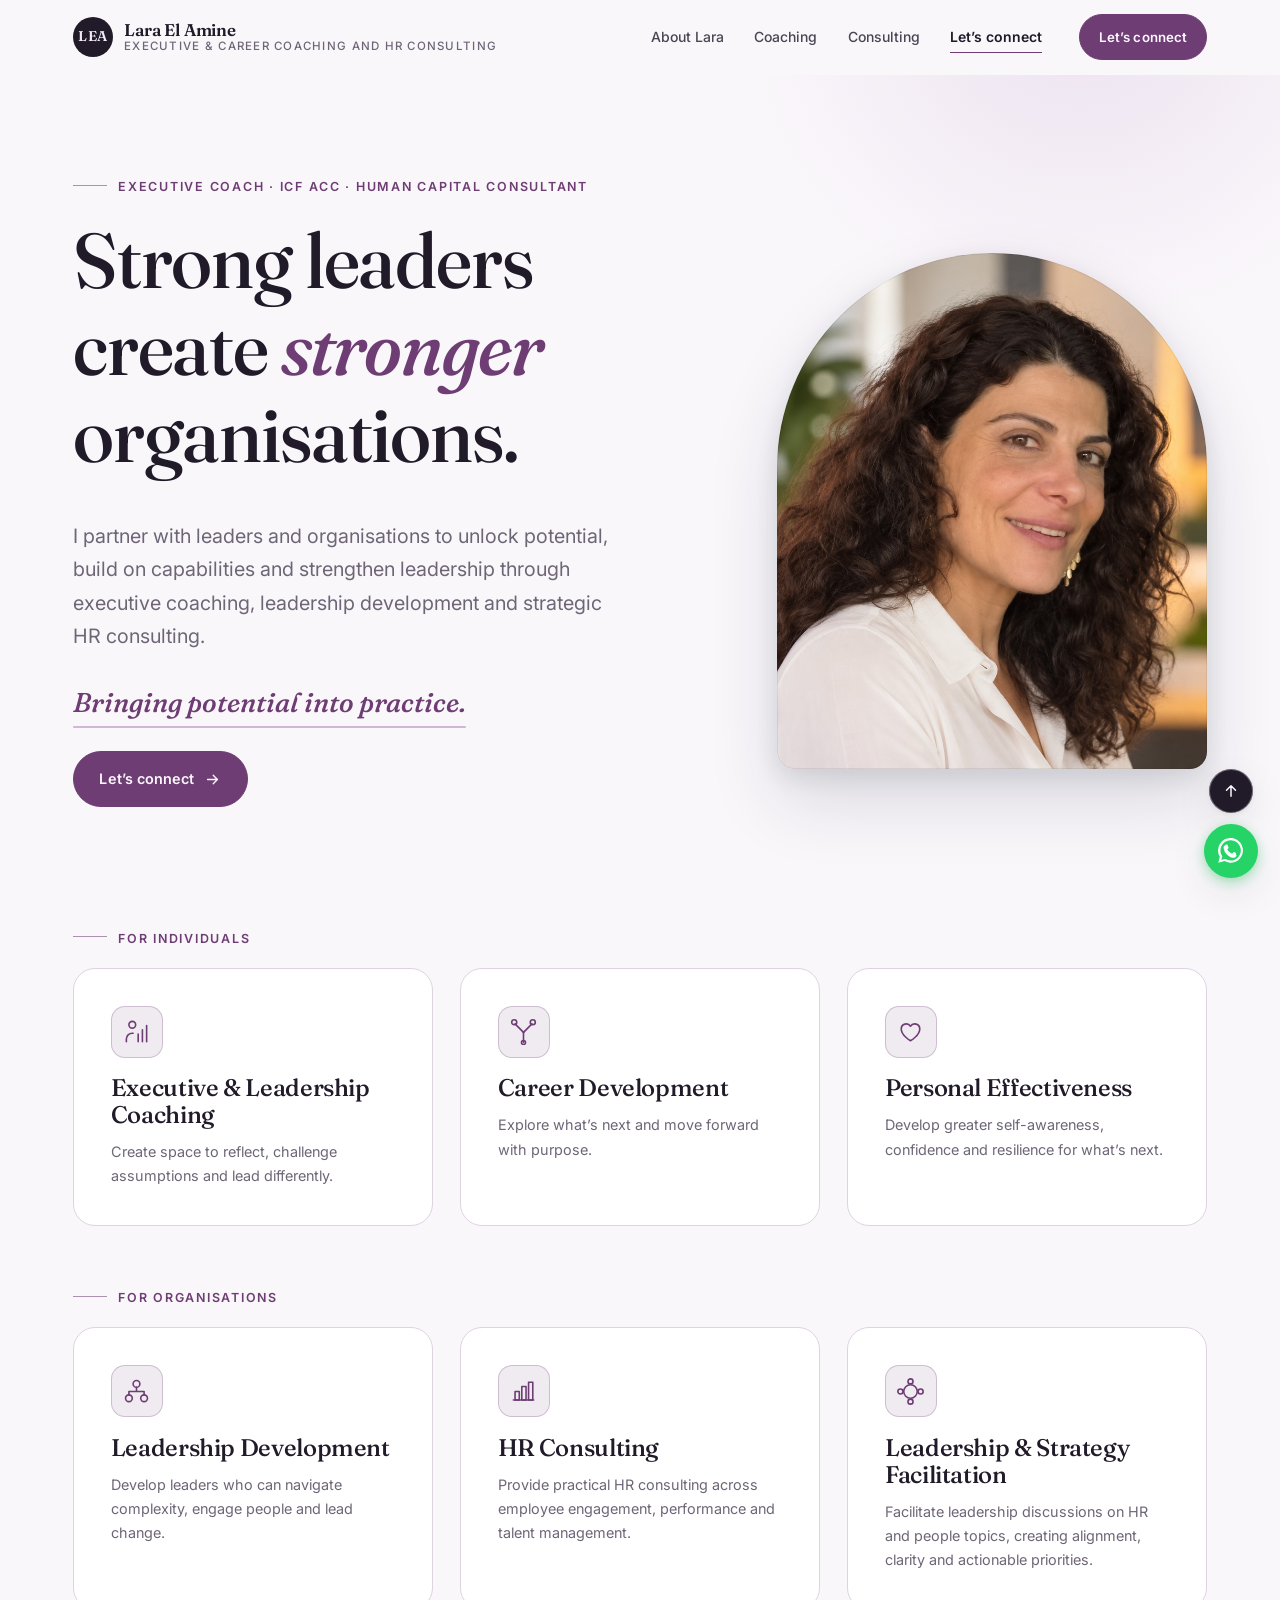
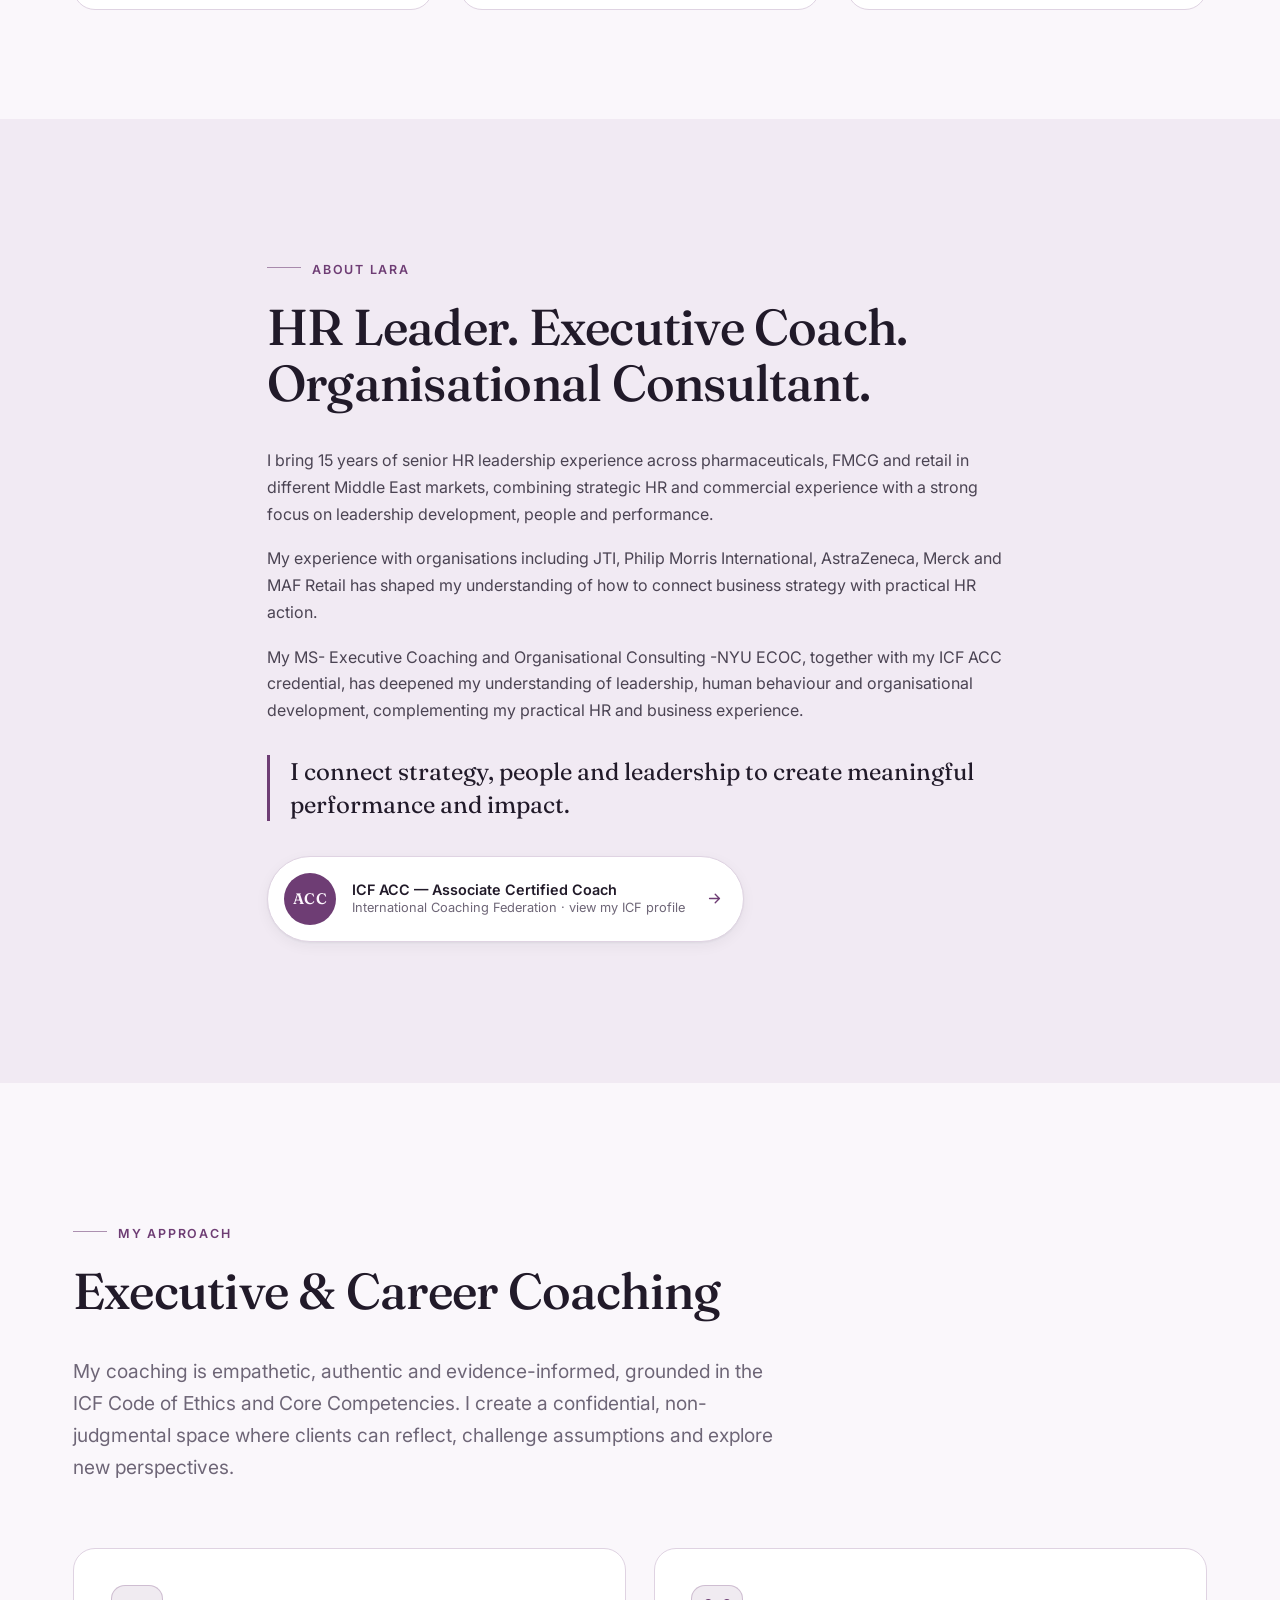
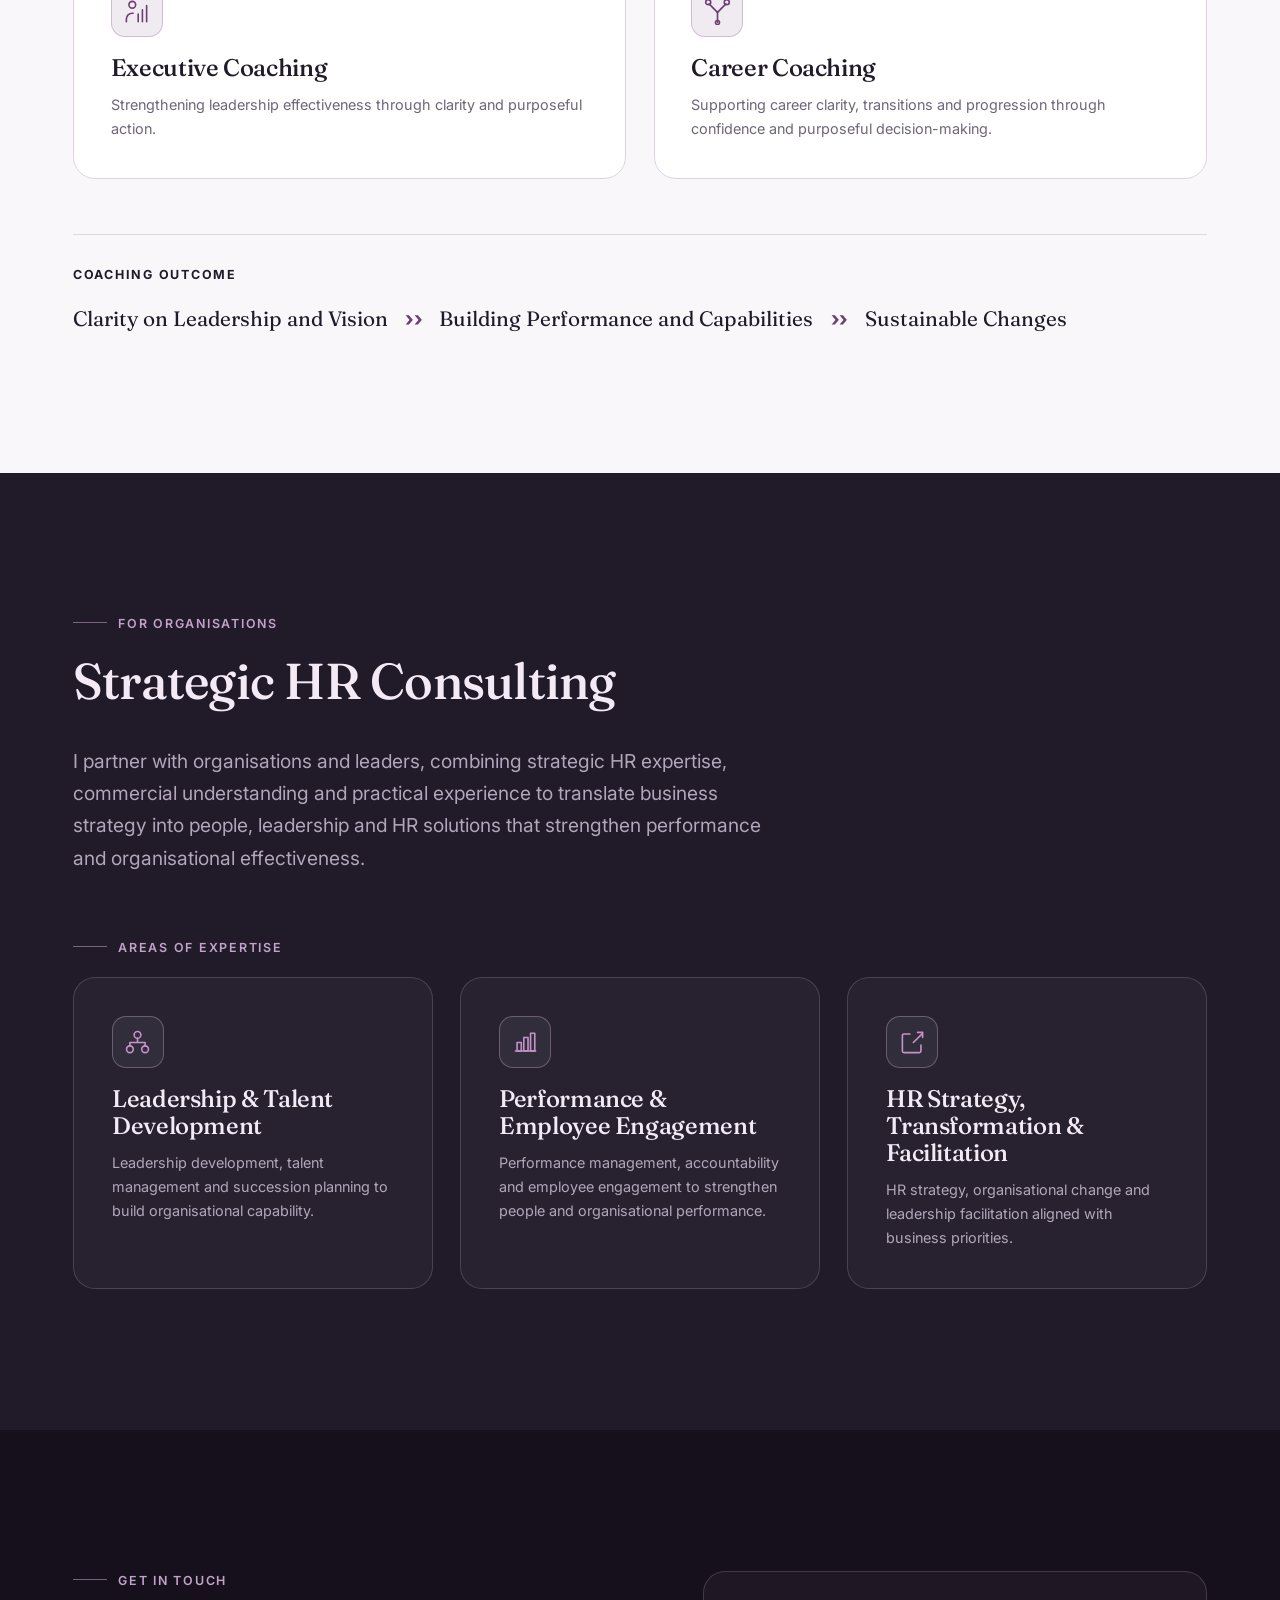
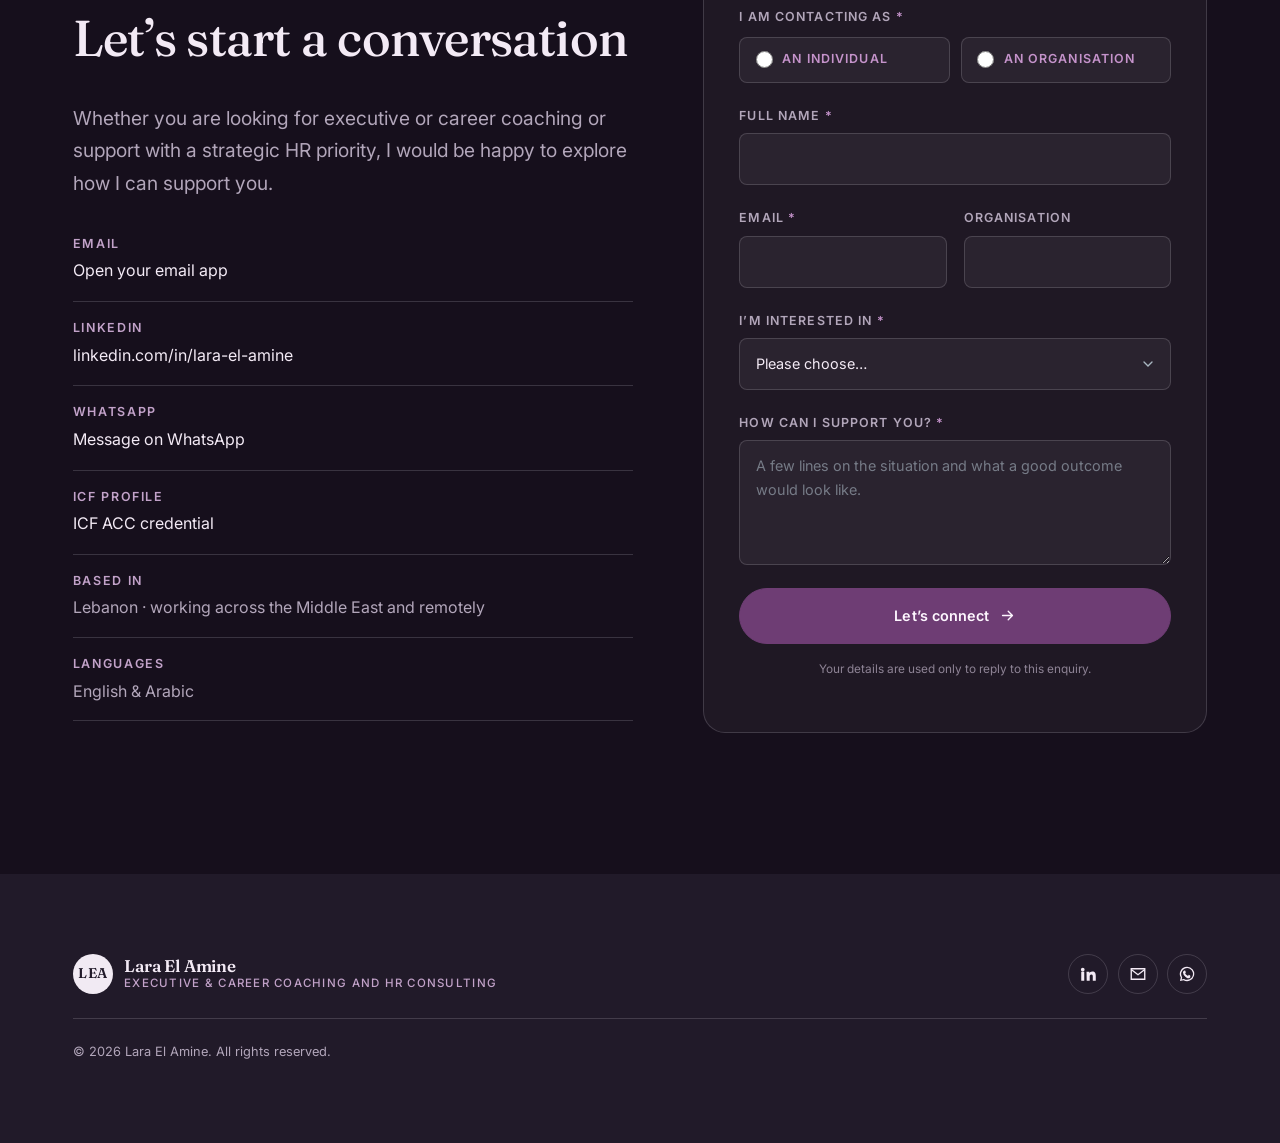
==== commit d8168dd6: "Apply Lara's 18 requested changes of 18 September From her email forwarded via mywonderbooks@gmail.c" ====
--- a/public/index.html
+++ b/public/index.html
@@ -1,17 +1,17 @@
 <!DOCTYPE html>
-<html lang="en" data-accent="plum">
+<html lang="en">
 <head>
 <meta charset="utf-8">
 <meta name="viewport" content="width=device-width, initial-scale=1">
-<title>Lara El Amine — Executive Coach · Human Capital Consultant · HR Leader</title>
-<meta name="description" content="I partner with leaders and organisations to unlock potential, build on capabilities and strengthen leadership through executive coaching, leadership development and strategic HR consulting.">
+<title>Lara El Amine — Executive Coach (ICF ACC) · Human Capital Consultant</title>
+<meta name="description" content="Executive coach (ICF ACC) and human capital consultant. I partner with leaders and organisations to unlock potential, build on capabilities and strengthen leadership through executive coaching, leadership development and strategic HR consulting.">
 <meta name="author" content="Lara El Amine">
 <meta name="theme-color" content="#211A29">
 <link rel="canonical" href="https://lara-elamine.web.app/">
 
 <!-- Open Graph / social -->
 <meta property="og:type" content="website">
-<meta property="og:title" content="Lara El Amine — Executive Coach · Human Capital Consultant · HR Leader">
+<meta property="og:title" content="Lara El Amine — Executive Coach (ICF ACC) · Human Capital Consultant">
 <meta property="og:description" content="Strong leaders create stronger organisations. Executive coaching, leadership development and strategic HR consulting for leaders and organisations.">
 <meta property="og:url" content="https://lara-elamine.web.app/">
 <meta property="og:image" content="https://lara-elamine.web.app/assets/img/og-cover.jpg">
@@ -28,29 +28,25 @@
 
 <link rel="preconnect" href="https://fonts.googleapis.com">
 <link rel="preconnect" href="https://fonts.gstatic.com" crossorigin>
-<link rel="stylesheet" href="https://fonts.googleapis.com/css2?family=Fraunces:opsz,wght@9..144,400;9..144,500;9..144,600&family=Inter:wght@400;500;600;700&display=swap">
+<link rel="stylesheet" href="https://fonts.googleapis.com/css2?family=Fraunces:ital,opsz,wght@0,9..144,400;0,9..144,500;0,9..144,600;1,9..144,400;1,9..144,500&family=Inter:wght@400;500;600;700&display=swap">
 <link rel="stylesheet" href="assets/css/styles.css">
 
-<!-- Set before first paint so scroll-reveal never hides content when JS is off.
-     Purple is the brand colour and is NOT persisted: every visit starts purple,
-     no matter what a visitor picked last time. -->
-<script>
-(function(){
-  document.documentElement.classList.add('js');
-  try { localStorage.removeItem('accent'); } catch (e) {}
-})();
-</script>
+<!-- Set before first paint so scroll-reveal never hides content when JS is off. -->
+<script>document.documentElement.classList.add('js');</script>
 
 <script type="application/ld+json">
 {
   "@context": "https://schema.org",
   "@type": "Person",
   "name": "Lara El Amine",
-  "jobTitle": "Executive Coach, Human Capital Consultant, HR Leader",
+  "jobTitle": "Executive Coach (ICF ACC), Human Capital Consultant, HR Leader",
   "url": "https://lara-elamine.web.app/",
-  "sameAs": ["https://www.linkedin.com/in/lara-el-amine-bab13915/"],
-  "address": { "@type": "PostalAddress", "addressRegion": "Mount Lebanon", "addressCountry": "LB" },
-  "description": "Executive coach, human capital consultant and HR leader with 15 years of senior HR leadership across pharmaceuticals, FMCG and retail in Middle East markets.",
+  "sameAs": [
+    "https://www.linkedin.com/in/lara-el-amine-bab13915/",
+    "https://apps.coachingfederation.org/eweb/CCFDynamicPage.aspx?webcode=ccfcoachprofileview&coachcstkey=FD625A70-8543-4F99-B650-0A2E8017FD48"
+  ],
+  "address": { "@type": "PostalAddress", "addressCountry": "LB" },
+  "description": "Executive coach (ICF Associate Certified Coach) and human capital consultant with 15 years of senior HR leadership across pharmaceuticals, FMCG and retail in Middle East markets.",
   "knowsLanguage": ["en", "ar"],
   "knowsAbout": [
     "Executive Coaching",
@@ -72,7 +68,14 @@
   "hasCredential": [
     {
       "@type": "EducationalOccupationalCredential",
-      "name": "MS, Executive Coaching and Organisational Consulting",
+      "name": "ICF ACC — Associate Certified Coach",
+      "credentialCategory": "Professional Credential",
+      "recognizedBy": { "@type": "Organization", "name": "International Coaching Federation" },
+      "url": "https://apps.coachingfederation.org/eweb/CCFDynamicPage.aspx?webcode=ccfcoachprofileview&coachcstkey=FD625A70-8543-4F99-B650-0A2E8017FD48"
+    },
+    {
+      "@type": "EducationalOccupationalCredential",
+      "name": "MS — Executive Coaching and Organisational Consulting, NYU ECOC",
       "recognizedBy": { "@type": "Organization", "name": "New York University" }
     }
   ]
@@ -90,16 +93,16 @@
       <span class="brand-mark" aria-hidden="true">LEA</span>
       <span class="brand-text">
         <span class="brand-name">Lara El Amine</span>
-        <span class="brand-role">Coaching &amp; HR Consulting</span>
+        <span class="brand-role">Executive &amp; Career Coaching and HR Consulting</span>
       </span>
     </a>
 
     <nav class="nav-desktop" aria-label="Primary">
       <ul>
+        <li><a href="#about">About Lara</a></li>
         <li><a href="#coaching">Coaching</a></li>
         <li><a href="#consulting">Consulting</a></li>
-        <li><a href="#about">About</a></li>
-        <li><a href="#contact">Contact</a></li>
+        <li><a href="#contact">Let&#8217;s connect</a></li>
       </ul>
     </nav>
 
@@ -117,10 +120,10 @@
 <div class="nav-mobile" id="mobileNav" hidden>
   <nav aria-label="Mobile">
     <ul>
-      <li><a href="#coaching"><span class="num">01</span> Coaching</a></li>
-      <li><a href="#consulting"><span class="num">02</span> Consulting</a></li>
-      <li><a href="#about"><span class="num">03</span> About</a></li>
-      <li><a href="#contact"><span class="num">04</span> Contact</a></li>
+      <li><a href="#about"><span class="num">01</span> About Lara</a></li>
+      <li><a href="#coaching"><span class="num">02</span> Coaching</a></li>
+      <li><a href="#consulting"><span class="num">03</span> Consulting</a></li>
+      <li><a href="#contact"><span class="num">04</span> Let&#8217;s connect</a></li>
     </ul>
   </nav>
   <div class="nav-mobile-foot">
@@ -135,12 +138,12 @@
 <main id="main">
 <span id="top"></span>
 
-<!-- ============================ HERO ============================ -->
+<!-- ============================ FIRST PAGE ============================ -->
 <section class="hero">
   <div class="hero-glow" aria-hidden="true"></div>
   <div class="shell hero-inner">
     <div class="hero-copy reveal">
-      <p class="eyebrow"><span class="eyebrow-rule" aria-hidden="true"></span> Executive Coach · Human Capital Consultant · HR Leader</p>
+      <p class="eyebrow"><span class="eyebrow-rule" aria-hidden="true"></span> Executive Coach · ICF ACC · Human Capital Consultant</p>
       <h1 class="hero-title">
         Strong leaders create <em>stronger</em> organisations.
       </h1>
@@ -150,71 +153,42 @@
         HR consulting.
       </p>
 
+      <p class="signature">Bringing potential into practice.</p>
+
       <div class="hero-actions">
-        <a class="btn btn-primary" href="#coaching">
-          For individuals
+        <a class="btn btn-primary" href="#contact">
+          Let&#8217;s connect
           <svg viewBox="0 0 24 24" aria-hidden="true"><path d="M5 12h13M13 6l6 6-6 6"/></svg>
         </a>
-        <a class="btn btn-ghost" href="#consulting">
-          For organisations
-          <svg viewBox="0 0 24 24" aria-hidden="true"><path d="M5 12h13M13 6l6 6-6 6"/></svg>
-        </a>
-      </div>
-
-      <ul class="hero-chips" aria-label="Background">
-        <li>15 years of senior HR leadership</li>
-        <li>MS Executive Coaching — NYU</li>
-        <li>ICF coaching education</li>
-      </ul>
+      </div>
     </div>
 
     <figure class="hero-portrait reveal" data-delay="120">
       <div class="portrait-frame">
-        <img src="assets/img/lara-portrait.jpg" alt="Lara El Amine, executive coach and human capital consultant" width="700" height="1050" loading="eager">
+        <img src="assets/img/lara-portrait.jpg" alt="Lara El Amine, executive coach and human capital consultant" width="820" height="984" loading="eager">
       </div>
     </figure>
   </div>
-</section>
-
-<!-- ============================ TRUST BAR ============================ -->
-<section class="trustbar" aria-label="Organisations Lara has worked with">
-  <div class="shell">
-    <p class="trustbar-label">Senior HR leadership experience with</p>
-    <ul class="logo-wall">
-      <li><span class="logo-mark" aria-hidden="true">JTI</span><span class="logo-name">Japan Tobacco<br>International</span></li>
-      <li><span class="logo-mark" aria-hidden="true">PMI</span><span class="logo-name">Philip Morris<br>International</span></li>
-      <li><span class="logo-mark" aria-hidden="true">AZ</span><span class="logo-name">AstraZeneca</span></li>
-      <li><span class="logo-mark" aria-hidden="true">MRK</span><span class="logo-name">Merck</span></li>
-      <li><span class="logo-mark" aria-hidden="true">MAF</span><span class="logo-name">MAF Retail</span></li>
-    </ul>
-  </div>
-</section>
-
-<!-- ============================ SERVICES ============================ -->
-<section class="section" id="services" aria-labelledby="services-h">
-  <div class="shell">
-    <h2 id="services-h" class="visually-hidden">How I work with leaders and organisations</h2>
-
+
+  <!-- The six offers sit on the first page, as Lara set them out. -->
+  <div class="shell services">
     <div class="svc-group">
       <p class="eyebrow"><span class="eyebrow-rule" aria-hidden="true"></span> For individuals</p>
       <div class="card-grid-3">
         <article class="svc-card reveal">
           <span class="svc-icon-wrap" aria-hidden="true"><svg class="svc-icon" viewBox="0 0 32 32" aria-hidden="true"><circle cx="11" cy="8" r="4"/><path d="M4 28v-3a7 7 0 0 1 7-7h1"/><path d="M18 28V19M23 28V14M28 28V9"/></svg></span>
-          <span class="svc-num" aria-hidden="true">01</span>
           <h3>Executive &amp; Leadership Coaching</h3>
           <p>Create space to reflect, challenge assumptions and lead differently.</p>
         </article>
 
         <article class="svc-card reveal" data-delay="90">
           <span class="svc-icon-wrap" aria-hidden="true"><svg class="svc-icon" viewBox="0 0 32 32" aria-hidden="true"><path d="M16 29V17"/><path d="M16 17 6 7"/><path d="m16 17 10-10"/><circle cx="5" cy="5" r="3"/><circle cx="27" cy="5" r="3"/><circle cx="16" cy="29" r="2.4"/></svg></span>
-          <span class="svc-num" aria-hidden="true">02</span>
           <h3>Career Development</h3>
           <p>Explore what&#8217;s next and move forward with purpose.</p>
         </article>
 
         <article class="svc-card reveal" data-delay="180">
           <span class="svc-icon-wrap" aria-hidden="true"><svg class="svc-icon" viewBox="0 0 32 32" aria-hidden="true"><path d="M16 27S5 20.5 5 13a6 6 0 0 1 11-3.3A6 6 0 0 1 27 13c0 7.5-11 14-11 14Z"/></svg></span>
-          <span class="svc-num" aria-hidden="true">03</span>
           <h3>Personal Effectiveness</h3>
           <p>Develop greater self-awareness, confidence and resilience for what&#8217;s next.</p>
         </article>
@@ -226,21 +200,18 @@
       <div class="card-grid-3">
         <article class="svc-card reveal">
           <span class="svc-icon-wrap" aria-hidden="true"><svg class="svc-icon" viewBox="0 0 32 32" aria-hidden="true"><circle cx="16" cy="7" r="4"/><circle cx="7" cy="24" r="4"/><circle cx="25" cy="24" r="4"/><path d="M16 11v5M16 16H7v4M16 16h9v4"/></svg></span>
-          <span class="svc-num" aria-hidden="true">04</span>
           <h3>Leadership Development</h3>
           <p>Develop leaders who can navigate complexity, engage people and lead change.</p>
         </article>
 
         <article class="svc-card reveal" data-delay="90">
           <span class="svc-icon-wrap" aria-hidden="true"><svg class="svc-icon" viewBox="0 0 32 32" aria-hidden="true"><path d="M4 26h24"/><rect x="6" y="16" width="5" height="10"/><rect x="14" y="10" width="5" height="16"/><rect x="22" y="5" width="5" height="21"/></svg></span>
-          <span class="svc-num" aria-hidden="true">05</span>
           <h3>HR Consulting</h3>
           <p>Provide practical HR consulting across employee engagement, performance and talent management.</p>
         </article>
 
         <article class="svc-card reveal" data-delay="180">
           <span class="svc-icon-wrap" aria-hidden="true"><svg class="svc-icon" viewBox="0 0 32 32" aria-hidden="true"><circle cx="16" cy="16" r="8"/><circle cx="16" cy="4" r="3"/><circle cx="16" cy="28" r="3"/><circle cx="4" cy="16" r="3"/><circle cx="28" cy="16" r="3"/></svg></span>
-          <span class="svc-num" aria-hidden="true">06</span>
           <h3>Leadership &amp; Strategy Facilitation</h3>
           <p>Facilitate leadership discussions on HR and people topics, creating alignment, clarity and actionable priorities.</p>
         </article>
@@ -249,33 +220,10 @@
   </div>
 </section>
 
-<!-- ============================ CREED ============================ -->
-<section class="creed" aria-label="Practice motto">
-  <div class="shell">
-    <p class="creed-line">
-      <span>People.</span><span>Potential.</span><span>Impact.</span>
-    </p>
-  </div>
-</section>
-
 <!-- ============================ ABOUT ============================ -->
 <section class="section section-tint" id="about" aria-labelledby="about-h">
-  <div class="shell about-inner">
-    <div class="about-media reveal">
-      <div class="glance">
-        <p class="glance-kicker">At a glance</p>
-        <dl class="glance-list">
-          <div><dt>Experience</dt><dd>15 years of senior HR leadership</dd></div>
-          <div><dt>Sectors</dt><dd>Pharmaceuticals · FMCG · Retail</dd></div>
-          <div><dt>Markets</dt><dd>Middle East</dd></div>
-          <div><dt>Education</dt><dd>MS Executive Coaching &amp; Organisational Consulting, NYU</dd></div>
-          <div><dt>Coaching</dt><dd>ICF coaching education</dd></div>
-          <div><dt>Languages</dt><dd>English · Arabic</dd></div>
-        </dl>
-      </div>
-    </div>
-
-    <div class="about-copy reveal" data-delay="100">
+  <div class="shell shell-read">
+    <div class="reveal">
       <p class="eyebrow"><span class="eyebrow-rule" aria-hidden="true"></span> About Lara</p>
       <h2 id="about-h" class="section-title">HR Leader. Executive Coach. Organisational Consultant.</h2>
       <p>
@@ -289,14 +237,23 @@
         business strategy with practical HR action.
       </p>
       <p>
-        My MS in Executive Coaching &amp; Organisational Consulting from NYU, together with my
-        ICF coaching education, has deepened my understanding of leadership, human behaviour and
+        My MS- Executive Coaching and Organisational Consulting -NYU ECOC, together with my ICF
+        ACC credential, has deepened my understanding of leadership, human behaviour and
         organisational development, complementing my practical HR and business experience.
       </p>
 
       <p class="about-statement">
         I connect strategy, people and leadership to create meaningful performance and impact.
       </p>
+
+      <a class="credential" href="https://apps.coachingfederation.org/eweb/CCFDynamicPage.aspx?webcode=ccfcoachprofileview&amp;coachcstkey=FD625A70-8543-4F99-B650-0A2E8017FD48" target="_blank" rel="noopener">
+        <span class="credential-mark" aria-hidden="true">ACC</span>
+        <span class="credential-text">
+          <strong>ICF ACC — Associate Certified Coach</strong>
+          <span>International Coaching Federation · view my ICF profile</span>
+        </span>
+        <svg viewBox="0 0 24 24" aria-hidden="true"><path d="M5 12h13M13 6l6 6-6 6"/></svg>
+      </a>
     </div>
   </div>
 </section>
@@ -329,12 +286,12 @@
     </div>
 
     <div class="outcomes reveal">
-      <p class="outcomes-label">Coaching outcomes</p>
-      <ul class="ticks outcomes-list">
-        <li>Leadership clarity and effectiveness</li>
-        <li>Building capability and performance</li>
-        <li>Sustainable change</li>
-      </ul>
+      <p class="outcomes-label">Coaching outcome</p>
+      <ol class="flow">
+        <li>Clarity on Leadership and Vision</li>
+        <li>Building Performance and Capabilities</li>
+        <li>Sustainable Changes</li>
+      </ol>
     </div>
   </div>
 </section>
@@ -403,8 +360,12 @@
           <a href="https://wa.me/9613658918" target="_blank" rel="noopener nofollow">Message on WhatsApp</a>
         </li>
         <li>
+          <span class="contact-lbl">ICF profile</span>
+          <a href="https://apps.coachingfederation.org/eweb/CCFDynamicPage.aspx?webcode=ccfcoachprofileview&amp;coachcstkey=FD625A70-8543-4F99-B650-0A2E8017FD48" target="_blank" rel="noopener">ICF ACC credential</a>
+        </li>
+        <li>
           <span class="contact-lbl">Based in</span>
-          <span>Mount Lebanon · working across the Middle East and remotely</span>
+          <span>Lebanon · working across the Middle East and remotely</span>
         </li>
         <li>
           <span class="contact-lbl">Languages</span>
@@ -419,6 +380,21 @@
         <label for="cf-website">Company website</label>
         <input type="text" id="cf-website" name="website" tabindex="-1" autocomplete="off">
       </div>
+
+      <fieldset class="field choice-field">
+        <legend>I am contacting as <span aria-hidden="true">*</span></legend>
+        <div class="choices">
+          <label class="choice">
+            <input type="radio" id="cf-contactType" name="contactType" value="An individual" required>
+            <span>An individual</span>
+          </label>
+          <label class="choice">
+            <input type="radio" name="contactType" value="An organisation">
+            <span>An organisation</span>
+          </label>
+        </div>
+        <p class="field-error" data-error-for="cf-contactType"></p>
+      </fieldset>
 
       <div class="field">
         <label for="cf-name">Full name <span aria-hidden="true">*</span></label>
@@ -442,13 +418,8 @@
         <label for="cf-interest">I&#8217;m interested in <span aria-hidden="true">*</span></label>
         <select id="cf-interest" name="interest" required>
           <option value="">Please choose…</option>
-          <option>Executive &amp; leadership coaching</option>
-          <option>Career development</option>
-          <option>Personal effectiveness</option>
-          <option>Leadership development</option>
-          <option>HR consulting</option>
-          <option>Leadership &amp; strategy facilitation</option>
-          <option>Something else</option>
+          <option>Coaching</option>
+          <option>HR Consulting</option>
         </select>
         <p class="field-error" data-error-for="cf-interest"></p>
       </div>
@@ -473,96 +444,28 @@
 
 <!-- ============================ FOOTER ============================ -->
 <footer class="site-footer">
-  <div class="shell">
-
-    <div class="footer-top">
-      <div class="footer-brand">
-        <a class="brand brand-footer" href="#top" aria-label="Lara El Amine — home">
-          <span class="brand-mark" aria-hidden="true">LEA</span>
-          <span class="brand-text">
-            <span class="brand-name">Lara El Amine</span>
-            <span class="brand-role">Coaching &amp; HR Consulting</span>
-          </span>
-        </a>
-        <p class="footer-blurb">
-          Executive coaching, leadership development and strategic HR consulting for leaders and
-          organisations across the Middle East.
-        </p>
-        <ul class="footer-social">
-          <li><a href="https://www.linkedin.com/in/lara-el-amine-bab13915/" target="_blank" rel="noopener" aria-label="LinkedIn">
-            <svg viewBox="0 0 24 24" aria-hidden="true"><path d="M4.98 3.5a2.5 2.5 0 1 1 0 5 2.5 2.5 0 0 1 0-5ZM3 9h4v12H3zM10 9h3.8v1.7h.05c.53-1 1.83-2.05 3.76-2.05 4.02 0 4.76 2.5 4.76 5.76V21h-4v-5.5c0-1.31-.02-3-1.9-3-1.9 0-2.19 1.42-2.19 2.9V21h-4z"/></svg>
-          </a></li>
-          <li><button type="button" class="js-mail" data-a="TGFyYWVsYW1pbmU=" data-b="bGl2ZS5jb20=" aria-label="Email Lara">
-            <svg viewBox="0 0 24 24" aria-hidden="true"><path d="M3 5h18v14H3z" fill="none" stroke="currentColor" stroke-width="1.8"/><path d="m3 6 9 7 9-7" fill="none" stroke="currentColor" stroke-width="1.8"/></svg>
-          </button></li>
-        </ul>
-      </div>
-
-      <nav class="footer-nav" aria-label="Footer">
-        <div class="footer-col">
-          <h3>For individuals</h3>
-          <ul>
-            <li><a href="#services">Executive &amp; leadership coaching</a></li>
-            <li><a href="#services">Career development</a></li>
-            <li><a href="#services">Personal effectiveness</a></li>
-            <li><a href="#coaching">My approach</a></li>
-          </ul>
-        </div>
-        <div class="footer-col">
-          <h3>For organisations</h3>
-          <ul>
-            <li><a href="#services">Leadership development</a></li>
-            <li><a href="#services">HR consulting</a></li>
-            <li><a href="#services">Leadership &amp; strategy facilitation</a></li>
-            <li><a href="#consulting">Areas of expertise</a></li>
-          </ul>
-        </div>
-        <div class="footer-col">
-          <h3>About</h3>
-          <ul>
-            <li><a href="#about">About Lara</a></li>
-            <li><a href="#coaching">Coaching</a></li>
-            <li><a href="#consulting">Consulting</a></li>
-          </ul>
-        </div>
-        <div class="footer-col">
-          <h3>Contact</h3>
-          <ul>
-            <li><a href="#contact">Let&#8217;s connect</a></li>
-            <li><button type="button" class="linkish js-mail" data-a="TGFyYWVsYW1pbmU=" data-b="bGl2ZS5jb20=">Email Lara</button></li>
-            <li><a href="https://wa.me/9613658918" target="_blank" rel="noopener nofollow">WhatsApp</a></li>
-            <li><span class="footer-static">Mount Lebanon, Lebanon</span></li>
-          </ul>
-        </div>
-      </nav>
-    </div>
-
-    <div class="footer-creds">
-      <span>MS Executive Coaching &amp; Organisational Consulting, NYU</span>
-      <span>ICF coaching education</span>
-      <span>15 years of senior HR leadership</span>
-      <span>English &amp; Arabic</span>
-    </div>
-
-    <div class="footer-theme">
-      <span class="footer-theme-label" id="accentLabel">Accent colour</span>
-      <div class="footer-swatches" role="group" aria-labelledby="accentLabel">
-        <button class="swatch" type="button" data-accent="plum"       aria-pressed="true"  aria-label="Purple"><span>Purple</span></button>
-        <button class="swatch" type="button" data-accent="ocean"      aria-pressed="false" aria-label="Blue"><span>Blue</span></button>
-        <button class="swatch" type="button" data-accent="forest"     aria-pressed="false" aria-label="Green"><span>Green</span></button>
-        <button class="swatch" type="button" data-accent="terracotta" aria-pressed="false" aria-label="Terracotta"><span>Terracotta</span></button>
-      </div>
-    </div>
-
-    <div class="footer-bottom">
-      <p>&copy; <span id="year">2026</span> Lara El Amine. All rights reserved.</p>
-      <ul class="footer-legal">
-        <li><a href="#">Privacy notice</a></li>
-        <li><a href="#">Terms of engagement</a></li>
-        <li><a href="#">Coaching ethics</a></li>
-      </ul>
-    </div>
-
+  <div class="shell footer-simple">
+    <a class="brand brand-footer" href="#top" aria-label="Lara El Amine — home">
+      <span class="brand-mark" aria-hidden="true">LEA</span>
+      <span class="brand-text">
+        <span class="brand-name">Lara El Amine</span>
+        <span class="brand-role">Executive &amp; Career Coaching and HR Consulting</span>
+      </span>
+    </a>
+
+    <ul class="footer-social">
+      <li><a href="https://www.linkedin.com/in/lara-el-amine-bab13915/" target="_blank" rel="noopener" aria-label="LinkedIn">
+        <svg viewBox="0 0 24 24" aria-hidden="true"><path d="M4.98 3.5a2.5 2.5 0 1 1 0 5 2.5 2.5 0 0 1 0-5ZM3 9h4v12H3zM10 9h3.8v1.7h.05c.53-1 1.83-2.05 3.76-2.05 4.02 0 4.76 2.5 4.76 5.76V21h-4v-5.5c0-1.31-.02-3-1.9-3-1.9 0-2.19 1.42-2.19 2.9V21h-4z"/></svg>
+      </a></li>
+      <li><button type="button" class="js-mail" data-a="TGFyYWVsYW1pbmU=" data-b="bGl2ZS5jb20=" aria-label="Email Lara">
+        <svg viewBox="0 0 24 24" aria-hidden="true"><path d="M3 5h18v14H3z" fill="none" stroke="currentColor" stroke-width="1.8"/><path d="m3 6 9 7 9-7" fill="none" stroke="currentColor" stroke-width="1.8"/></svg>
+      </button></li>
+      <li><a href="https://wa.me/9613658918" target="_blank" rel="noopener nofollow" aria-label="WhatsApp">
+        <svg viewBox="0 0 32 32" aria-hidden="true"><path d="M16 3.2A12.7 12.7 0 0 0 5 22.4L3.4 28.6l6.4-1.7A12.7 12.7 0 1 0 16 3.2Zm0 23.2a10.4 10.4 0 0 1-5.3-1.5l-.4-.2-3.8 1 1-3.7-.2-.4A10.5 10.5 0 1 1 16 26.4Zm5.8-7.8c-.3-.2-1.9-.9-2.2-1-.3-.1-.5-.2-.7.2s-.8 1-1 1.2c-.2.2-.4.2-.7 0a8.5 8.5 0 0 1-2.5-1.6 9.5 9.5 0 0 1-1.8-2.2c-.2-.3 0-.5.1-.7l.5-.6.4-.6v-.6l-1-2.3c-.2-.6-.5-.5-.7-.5h-.6a1.2 1.2 0 0 0-.9.4A3.5 3.5 0 0 0 9.4 15a6.1 6.1 0 0 0 1.3 3.2 13.9 13.9 0 0 0 5.3 4.7c.7.3 1.3.5 1.8.6a4.3 4.3 0 0 0 2-.1 3.2 3.2 0 0 0 2.1-1.5 2.6 2.6 0 0 0 .2-1.5c-.1-.1-.3-.2-.6-.4Z"/></svg>
+      </a></li>
+    </ul>
+
+    <p class="footer-copy">&copy; <span id="year">2026</span> Lara El Amine. All rights reserved.</p>
   </div>
 </footer>
 
--- a/public/assets/css/styles.css
+++ b/public/assets/css/styles.css
@@ -1,54 +1,49 @@
 /* ============================================================
    Lara El Amine — Executive & Career Coaching / HR Consulting
-   Design system: "Warm Editorial"
-
-   THEMES
-   Each theme is a full palette — paper, ink, metallic and accent all
-   change together, so the site never sits a cool accent on warm paper.
-   Use the accent picker in the footer, or set a permanent default on <html>:
-       <html lang="en" data-accent="ocean">
-   Available: terracotta (default) · ocean · forest · plum
-   To add one, copy a [data-accent] block in section 1b and add a
-   matching <button class="swatch" data-accent="..."> in index.html.
+   Design system: "Warm Editorial", fixed purple palette.
+
+   Every colour comes from the tokens in section 1. Change a token
+   and it propagates; do not hard-code a hex below that block.
    ============================================================ */
 
 /* ---------- 1. Tokens ---------- */
 :root{
-  /* Defaults = the terracotta theme. Every value here is overridden
-     per theme by the [data-accent] blocks below. */
-  --ink:            #16232F;
-  --ink-deep:       #0E1922;
-  --ink-soft:       #24384A;
-  --cream:          #FBF7F2;
-  --sand:           #F3EBE1;
-  --sand-deep:      #E7DACA;
-  --line:           #E2D6C6;
-  --body:           #45525D;
-  --muted:          #5F6B74;
+  /* Purple is the brand colour, fixed. The site previously shipped four
+     swappable palettes and a picker in the footer; Lara asked for purple to be
+     permanent, so these are now the only tokens. */
+  --ink:            #211A29;
+  --ink-deep:       #160F1C;
+  --ink-soft:       #3B2E45;
+  --cream:          #FAF7FB;
+  --sand:           #F1EAF3;
+  --sand-deep:      #E2D6E5;
+  --line:           #DFD3E2;
+  --body:           #4B4453;
+  --muted:          #6E6677;
   --white:          #FFFFFF;
 
   /* Secondary metallic.
      --brass      for the dark sections
      --metal-ink  darker cousin for the light paper, so small labels
                   (timeline dates, step numbers) still pass contrast */
-  --brass:          #B08A50;
-  --metal-ink:      #7E6230;
+  --brass:          #C2A2C9;
+  --metal-ink:      #7A5F84;
 
   /* Accent.
      --accent          text + fills on light backgrounds (>=4.5:1 on paper)
      --accent-lt       hover fill, still dark enough for near-white text
      --accent-on-dark  lighter tint for use on the dark sections
      --on-accent       text colour that sits on top of an accent fill */
-  --accent:         #A84C28;
-  --accent-lt:      #C2643F;
-  --accent-on-dark: #E08A63;
-  --on-accent:      #FFF6EF;
-  --glow:           rgba(176,138,80,.20);
+  --accent:         #6E3D74;
+  --accent-lt:      #8A4F92;
+  --accent-on-dark: #C593CB;
+  --on-accent:      #FDF6FE;
+  --glow:           rgba(194,162,201,.26);
 
   /* On dark */
-  --on-dark:        #F1E7DA;
-  --on-dark-muted:  #A9B6C1;
-  --on-dark-line:   rgba(241,231,218,.16);
+  --on-dark:        #F3EAF5;
+  --on-dark-muted:  #B2A6BA;
+  --on-dark-line:   rgba(243,234,245,.16);
 
   /* Type */
   --font-display: "Fraunces", "Iowan Old Style", "Palatino Linotype", Palatino, Georgia, serif;
@@ -78,51 +73,6 @@
 
   --header-h: 74px;
   --ease: cubic-bezier(.22,.61,.36,1);
-}
-
-/* ---------- 1b. Accent themes ----------
-   Each theme is a COMPLETE palette, not just an accent swap: the paper
-   tones, the dark sections and the secondary metallic all shift with it,
-   so a blue site never sits on a warm sand background.
-   Every accent/metal value below is contrast-checked against its own
-   paper and ink (>=4.5:1 for body-size text).
------------------------------------------------------------------- */
-
-:root[data-accent="terracotta"]{
-  --cream:#FBF7F2; --sand:#F3EBE1; --sand-deep:#E7DACA; --line:#E2D6C6;
-  --ink:#16232F;   --ink-deep:#0E1922; --ink-soft:#24384A;
-  --body:#45525D;  --muted:#5F6B74;
-  --brass:#B08A50; --metal-ink:#7E6230;
-  --on-dark:#F1E7DA; --on-dark-muted:#A9B6C1; --on-dark-line:rgba(241,231,218,.16);
-  --glow:rgba(176,138,80,.20);
-  --accent:#A84C28; --accent-lt:#C2643F; --accent-on-dark:#E08A63; --on-accent:#FFF6EF;
-}
-:root[data-accent="ocean"]{
-  --cream:#F6F9FC; --sand:#E7EFF7; --sand-deep:#D5E3EF; --line:#D2DFEC;
-  --ink:#0F1F2D;   --ink-deep:#08151E; --ink-soft:#1D3A52;
-  --body:#3E4C59;  --muted:#5C6D7B;
-  --brass:#8FB0CC; --metal-ink:#4E6E8A;
-  --on-dark:#E9F2F9; --on-dark-muted:#9EB4C6; --on-dark-line:rgba(233,242,249,.16);
-  --glow:rgba(143,176,204,.24);
-  --accent:#1F5C8B; --accent-lt:#2A74AC; --accent-on-dark:#7FB8E3; --on-accent:#F4FAFF;
-}
-:root[data-accent="forest"]{
-  --cream:#F8FAF6; --sand:#E9F0E6; --sand-deep:#D7E3D2; --line:#D4E0CF;
-  --ink:#14241B;   --ink-deep:#0C1810; --ink-soft:#254433;
-  --body:#42504A;  --muted:#5E6E64;
-  --brass:#A6BC94; --metal-ink:#57703F;
-  --on-dark:#EAF2E7; --on-dark-muted:#A3B6A9; --on-dark-line:rgba(234,242,231,.16);
-  --glow:rgba(166,188,148,.26);
-  --accent:#2E6249; --accent-lt:#3C7F5E; --accent-on-dark:#7CC49B; --on-accent:#F3FBF6;
-}
-:root[data-accent="plum"]{
-  --cream:#FAF7FB; --sand:#F1EAF3; --sand-deep:#E2D6E5; --line:#DFD3E2;
-  --ink:#211A29;   --ink-deep:#160F1C; --ink-soft:#3B2E45;
-  --body:#4B4453;  --muted:#6E6677;
-  --brass:#C2A2C9; --metal-ink:#7A5F84;
-  --on-dark:#F3EAF5; --on-dark-muted:#B2A6BA; --on-dark-line:rgba(243,234,245,.16);
-  --glow:rgba(194,162,201,.26);
-  --accent:#6E3D74; --accent-lt:#8A4F92; --accent-on-dark:#C593CB; --on-accent:#FDF6FE;
 }
 
 /* ---------- 2. Reset ---------- */
@@ -207,8 +157,6 @@
 
 .btn-primary{ --btn-bg:var(--accent); --btn-bd:var(--accent); --btn-fg:var(--on-accent); }
 .btn-primary:hover{ --btn-bg:var(--accent-lt); --btn-bd:var(--accent-lt); }
-.btn-ghost{ --btn-bg:transparent; --btn-fg:var(--ink); --btn-bd:var(--line); }
-.btn-ghost:hover{ --btn-bg:var(--white); --btn-bd:var(--ink); }
 .btn-sm{ padding:.66rem 1.2rem; font-size:.83rem; }
 .btn-block{ display:flex; width:100%; }
 
@@ -335,15 +283,9 @@
 .hero-lede{ font-size:clamp(1.05rem,.98rem + .4vw,1.24rem); color:var(--muted); max-width:34rem; margin-bottom:2rem; }
 .hero-actions{ display:flex; flex-wrap:wrap; gap:.85rem; margin-bottom:2.4rem; }
 
-.hero-chips{ display:flex; flex-wrap:wrap; gap:.5rem .55rem; }
-.hero-chips li{
-  padding:.42rem .85rem; border:1px solid var(--line); border-radius:100px;
-  background:rgba(255,255,255,.6);
-  font-size:.76rem; font-weight:600; letter-spacing:.05em; text-transform:uppercase; color:var(--ink-soft);
-}
-
-/* Capped at the photo's native 413px so the portrait is never upscaled. */
-.hero-portrait{ margin:0 0 0 auto; position:relative; width:100%; max-width:413px; }
+/* The portrait is 820px wide natively, so this cap is about composition, not
+   resolution — it keeps the figure from dominating the first screen. */
+.hero-portrait{ margin:0 0 0 auto; position:relative; width:100%; max-width:430px; }
 .portrait-frame{
   position:relative; border-radius:280px 280px var(--r-lg) var(--r-lg); overflow:hidden;
   background:var(--white); box-shadow:var(--shadow-lg);
@@ -353,48 +295,6 @@
   border-radius:inherit; box-shadow:inset 0 0 0 1px rgba(22,35,47,.08);
 }
 .portrait-frame img{ width:100%; height:auto; }
-
-/* ---------- 7. Trust bar / wordmark wall ---------- */
-/* Deliberately typographic rather than real company logos: a uniform set of
-   monograms reads as one designed system, and avoids reproducing third-party
-   trademarks on a personal site. */
-.trustbar{ background:var(--ink); color:var(--on-dark-muted); padding-block:2.6rem; }
-.trustbar-label{
-  margin:0 0 1.5rem; font-size:var(--fs-xs); font-weight:600;
-  letter-spacing:.15em; text-transform:uppercase; color:var(--brass);
-}
-.logo-wall{
-  display:grid; grid-template-columns:repeat(5,1fr); gap:1rem;
-}
-.logo-wall li{
-  display:flex; flex-direction:column; align-items:center; text-align:center; gap:.7rem;
-  padding:1.3rem .8rem;
-  border:1px solid var(--on-dark-line); border-radius:var(--r-md);
-  background:rgba(255,255,255,.03);
-  transition:background-color .3s var(--ease), border-color .3s var(--ease), transform .3s var(--ease);
-}
-.logo-wall li:hover{
-  background:rgba(255,255,255,.07);
-  border-color:color-mix(in srgb, var(--brass) 45%, transparent);
-  transform:translateY(-3px);
-}
-.logo-mark{
-  display:grid; place-items:center; width:54px; height:54px; border-radius:50%;
-  border:1px solid color-mix(in srgb, var(--brass) 55%, transparent);
-  font-family:var(--font-display); font-size:1.02rem; font-weight:600;
-  letter-spacing:.02em; color:var(--brass);
-}
-.logo-name{ font-size:.82rem; line-height:1.35; color:var(--on-dark); }
-
-/* ---------- 8. Tick lists ---------- */
-.ticks{ display:flex; flex-direction:column; gap:.6rem; }
-.ticks li{ position:relative; padding-left:1.6rem; font-size:var(--fs-sm); }
-.ticks li::before{
-  content:""; position:absolute; left:0; top:.52em;
-  width:8px; height:8px; border-radius:50%;
-  background:var(--accent); opacity:.85;
-}
-.section-dark .ticks li::before{ background:var(--brass); }
 
 /* ---------- 9. Service cards ---------- */
 .card-grid-3{ display:grid; grid-template-columns:repeat(3,1fr); gap:clamp(1.1rem,.6rem + 1.4vw,1.7rem); }
@@ -407,10 +307,6 @@
   transition:transform .38s var(--ease), box-shadow .38s var(--ease), border-color .38s var(--ease);
 }
 .svc-card:hover{ transform:translateY(-5px); box-shadow:var(--shadow-lg); border-color:var(--sand-deep); }
-.svc-num{
-  display:block; font-family:var(--font-display); font-size:.95rem; font-weight:600;
-  color:var(--metal-ink); letter-spacing:.06em; margin-bottom:1rem;
-}
 .svc-card h3{ font-size:var(--fs-h3); margin-bottom:.7rem; }
 .svc-card > p:not([class]){ color:var(--muted); font-size:var(--fs-sm); }
 
@@ -446,31 +342,10 @@
 .svc-card:hover .svc-icon-wrap,.cap-card:hover .cap-icon-wrap{
   background:color-mix(in srgb, var(--accent) 18%, transparent);
 }
-/* The number now sits beside the icon as a quiet index, not the main mark. */
-.svc-card .svc-num{ margin-bottom:.55rem; }
-
 /* ---------- 11. About ---------- */
-.about-inner{ display:grid; grid-template-columns:.8fr 1.2fr; gap:clamp(2rem,1rem + 4vw,4.5rem); align-items:start; }
-
-.glance{
-  position:sticky; top:calc(var(--header-h) + 2rem);
-  padding:clamp(1.6rem,1.1rem + 1.4vw,2.2rem);
-  background:var(--white); border:1px solid var(--line); border-radius:var(--r-lg);
-  box-shadow:var(--shadow-sm);
-}
-.glance-kicker{
-  font-size:var(--fs-xs); font-weight:700; letter-spacing:.14em; text-transform:uppercase;
-  color:var(--accent); margin-bottom:1.4rem;
-}
-.glance-list{ margin:0; display:flex; flex-direction:column; gap:1.05rem; }
-.glance-list > div{ padding-bottom:1.05rem; border-bottom:1px solid var(--line); }
-.glance-list > div:last-child{ padding-bottom:0; border-bottom:0; }
-.glance-list dt{
-  font-size:.75rem; font-weight:600; letter-spacing:.12em; text-transform:uppercase;
-  color:var(--muted); margin-bottom:.3rem;
-}
-.glance-list dd{ margin:0; font-size:var(--fs-sm); color:var(--ink); line-height:1.45; }
-.about-copy .section-title{ margin-bottom:1.1rem; }
+/* Lara asked for About to read as one screenful, so the "At a glance" card
+   was dropped and this is a single measured reading column. */
+.shell-read{ max-width:52rem; }
 
 /* ---------- 16. Contact ---------- */
 .section-contact{ background:var(--ink-deep); }
@@ -518,15 +393,10 @@
 /* Extra bottom padding keeps the last row clear of the fixed
    WhatsApp / back-to-top buttons in the bottom-right corner. */
 .site-footer{ background:var(--ink); color:var(--on-dark-muted); padding-block:clamp(3.5rem,2rem + 4vw,5rem) 5rem; }
-.footer-top{
-  display:grid; grid-template-columns:1.15fr 2fr; gap:clamp(2rem,1rem + 3.5vw,4rem);
-  padding-bottom:clamp(2.2rem,1.4rem + 2.4vw,3.2rem); border-bottom:1px solid var(--on-dark-line);
-}
 .brand-footer .brand-mark{ background:var(--sand); color:var(--ink); }
 .brand-footer .brand-name{ color:var(--on-dark); }
 .brand-footer .brand-role{ color:var(--brass); }
 .brand-footer:hover .brand-mark{ background:var(--brass); color:var(--ink); }
-.footer-blurb{ margin:1.3rem 0 1.5rem; font-size:var(--fs-sm); max-width:34ch; }
 
 .footer-social{ display:flex; gap:.6rem; }
 /* `background:transparent` matters: without it the <button> picks up the UA's
@@ -540,34 +410,6 @@
 .footer-social a:hover,.footer-social button:hover{ background:var(--brass); border-color:var(--brass); color:var(--ink); transform:translateY(-2px); }
 .footer-social svg{ width:18px; height:18px; fill:currentColor; }
 
-.footer-nav{ display:grid; grid-template-columns:repeat(4,1fr); gap:2rem 1.5rem; }
-.footer-col h3{
-  font-family:var(--font-body); font-size:var(--fs-xs); font-weight:700;
-  letter-spacing:.14em; text-transform:uppercase; color:var(--brass); margin-bottom:1.1rem;
-}
-.footer-col ul{ display:flex; flex-direction:column; gap:.65rem; }
-.footer-col a,.footer-static{ font-size:var(--fs-sm); color:var(--on-dark-muted); transition:color .22s var(--ease); }
-.footer-col a:hover{ color:var(--on-dark); }
-
-.footer-creds{
-  display:flex; flex-wrap:wrap; gap:.6rem 1.6rem;
-  padding-block:1.6rem; border-bottom:1px solid var(--on-dark-line);
-}
-.footer-creds span{
-  position:relative; font-size:.76rem; letter-spacing:.06em; text-transform:uppercase;
-  color:var(--on-dark-muted); font-weight:500;
-}
-.footer-creds span::before{ content:"✦"; color:var(--brass); margin-right:.5rem; font-size:.7em; vertical-align:1px; }
-
-.footer-bottom{
-  display:flex; align-items:center; justify-content:space-between; gap:1rem 2rem; flex-wrap:wrap;
-  padding-top:1.6rem;
-}
-.footer-bottom p{ margin:0; font-size:.8rem; }
-.footer-legal{ display:flex; flex-wrap:wrap; gap:.5rem 1.4rem; }
-.footer-legal a{ font-size:.8rem; transition:color .22s var(--ease); }
-.footer-legal a:hover{ color:var(--on-dark); }
-
 /* ---------- 18. Floating actions (WhatsApp + back to top) ---------- */
 .fabs{
   position:fixed; z-index:90;
@@ -597,43 +439,6 @@
 .to-top:hover{ background:var(--accent); }
 .to-top svg{ width:18px; height:18px; fill:none; stroke:currentColor; stroke-width:2; stroke-linecap:round; stroke-linejoin:round; }
 
-/* ---------- 18b. Accent picker (footer) ---------- */
-.footer-theme{
-  display:flex; align-items:center; gap:1rem 1.4rem; flex-wrap:wrap;
-  padding-block:1.5rem; border-bottom:1px solid var(--on-dark-line);
-}
-.footer-theme-label{
-  font-size:var(--fs-xs); font-weight:700; letter-spacing:.14em;
-  text-transform:uppercase; color:var(--brass);
-}
-.footer-swatches{ display:flex; align-items:center; gap:.55rem; flex-wrap:wrap; }
-
-.swatch{
-  position:relative; width:34px; height:34px; flex:none; padding:0; cursor:pointer;
-  border-radius:50%; background:var(--sw);
-  border:2px solid transparent; box-shadow:inset 0 0 0 1px rgba(0,0,0,.22);
-  transition:transform .22s var(--ease), border-color .22s var(--ease), box-shadow .22s var(--ease);
-}
-.swatch span{                       /* label for screen readers and hover tooltips */
-  position:absolute; width:1px; height:1px; overflow:hidden;
-  clip:rect(0 0 0 0); clip-path:inset(50%); white-space:nowrap;
-}
-.swatch:hover{ transform:scale(1.12); }
-/* The live theme gets a ring plus a tick, so it reads as selected without colour alone. */
-.swatch[aria-pressed="true"]{
-  border-color:var(--on-dark);
-  box-shadow:inset 0 0 0 1px rgba(0,0,0,.22), 0 0 0 3px var(--on-dark-line);
-}
-.swatch[aria-pressed="true"]::after{
-  content:""; position:absolute; inset:0; margin:auto;
-  width:7px; height:11px; transform:translateY(-1px) rotate(45deg);
-  border:solid #fff; border-width:0 2px 2px 0;
-}
-.swatch[data-accent="terracotta"]{ --sw:#A84C28; }
-.swatch[data-accent="ocean"]    { --sw:#1F5C8B; }
-.swatch[data-accent="forest"]   { --sw:#2E6249; }
-.swatch[data-accent="plum"]     { --sw:#6E3D74; }
-
 /* ---------- 18c. Honeypot + link-styled buttons ---------- */
 /* Off-screen rather than display:none — some bots skip hidden inputs. */
 .hp{ position:absolute; left:-9999px; top:auto; width:1px; height:1px; overflow:hidden; }
@@ -646,8 +451,6 @@
 }
 .contact-list .linkish{ color:var(--on-dark); }
 .contact-list .linkish:hover{ color:var(--brass); border-bottom-color:currentColor; }
-.footer-col .linkish{ font-size:var(--fs-sm); color:var(--on-dark-muted); }
-.footer-col .linkish:hover{ color:var(--on-dark); }
 
 /* ---------- 19. Reveal animation ---------- */
 /* Gated on .js so that with scripting disabled every section stays visible. */
@@ -662,22 +465,6 @@
 
 /* Visually hidden, still read aloud: the services block is labelled for
    screen readers without printing a heading the narrative does not have. */
-.visually-hidden{
-  position:absolute; width:1px; height:1px; overflow:hidden;
-  clip:rect(0 0 0 0); clip-path:inset(50%); white-space:nowrap;
-}
-
-/* ---------- 19c. Creed band ---------- */
-.creed{ background:var(--ink-deep); color:var(--on-dark); padding-block:clamp(2.6rem,1.8rem + 2.6vw,4rem); }
-.creed-line{
-  margin:0; display:flex; justify-content:center; flex-wrap:wrap; gap:.4em 1.5em;
-  font-family:var(--font-display); font-size:clamp(1.45rem,1rem + 2.4vw,2.6rem);
-  letter-spacing:.05em; text-transform:uppercase; text-align:center; line-height:1.2;
-}
-.creed-line span{ position:relative; }
-.creed-line span + span::before{
-  content:"·"; position:absolute; left:-.78em; color:var(--brass);
-}
 
 /* ---------- 19d. About closing statement ---------- */
 .about-statement{
@@ -695,9 +482,93 @@
   margin:0 0 1.2rem; font-size:var(--fs-xs); font-weight:700;
   letter-spacing:.14em; text-transform:uppercase; color:var(--ink);
 }
-.outcomes-list{ display:grid; grid-template-columns:repeat(3,1fr); gap:.9rem 1.8rem; }
-.outcomes-list li{ font-size:var(--fs-lede); color:var(--ink); padding-left:1.7rem; }
-.outcomes-list li::before{ top:.62em; }
+/* Coaching outcome reads as a progression, per Lara's
+   "Clarity ›› Building Performance ›› Sustainable Changes". The chevrons are
+   generated, so the three items stay plain text for screen readers. */
+.flow{ display:flex; flex-wrap:wrap; align-items:center; gap:.7rem 1.1rem; }
+.flow li{
+  font-family:var(--font-display); font-size:clamp(1.02rem,.94rem + .45vw,1.3rem);
+  color:var(--ink); line-height:1.3;
+}
+.flow li + li::before{
+  content:"››"; margin-right:1.1rem; color:var(--accent);
+  font-family:var(--font-body); font-weight:700; letter-spacing:-.04em;
+}
+
+/* ---------- 19f. Signature ---------- */
+/* Lara's slogan, set as a signature on the first page. The brass rule under it
+   echoes the hand-drawn underline on the original shirt graphic. */
+.signature{
+  margin:0 0 2rem; display:inline-block; position:relative;
+  font-family:var(--font-display); font-style:italic; font-weight:500;
+  font-size:clamp(1.22rem,1.05rem + .9vw,1.7rem); color:var(--accent);
+  font-variation-settings:"SOFT" 40,"WONK" 1; line-height:1.25;
+}
+.signature::after{
+  content:""; position:absolute; left:0; right:0; bottom:-.32em; height:2px;
+  border-radius:2px; background:var(--brass); opacity:.75;
+}
+
+/* ---------- 19g. First-page service grid ---------- */
+.services{ margin-top:clamp(3.2rem,2rem + 4vw,5.5rem); }
+
+/* ---------- 19h. Credential lockup ---------- */
+.credential{
+  display:flex; align-items:center; gap:1rem; margin-top:2.2rem;
+  padding:1rem 1.3rem 1rem 1rem;
+  background:var(--white); border:1px solid var(--line); border-radius:100px;
+  box-shadow:var(--shadow-sm); max-width:max-content;
+  transition:transform .28s var(--ease), box-shadow .28s var(--ease), border-color .28s var(--ease);
+}
+.credential:hover{ transform:translateY(-2px); box-shadow:var(--shadow-md); border-color:var(--accent); }
+.credential-mark{
+  flex:none; display:grid; place-items:center; width:52px; height:52px; border-radius:50%;
+  background:var(--accent); color:var(--on-accent);
+  font-family:var(--font-display); font-size:.95rem; font-weight:600; letter-spacing:.02em;
+}
+.credential-text{ display:flex; flex-direction:column; line-height:1.3; min-width:0; }
+.credential-text strong{ color:var(--ink); font-size:var(--fs-sm); font-weight:600; }
+.credential-text span{ color:var(--muted); font-size:.8rem; }
+.credential svg{
+  flex:none; width:17px; height:17px; margin-left:.3rem;
+  fill:none; stroke:var(--accent); stroke-width:1.9; stroke-linecap:round; stroke-linejoin:round;
+  transition:transform .28s var(--ease);
+}
+.credential:hover svg{ transform:translateX(3px); }
+
+/* ---------- 19i. Radio choices (contact form) ---------- */
+.choice-field{ border:0; padding:0; margin:0; }
+.choice-field legend{
+  padding:0; margin-bottom:.55rem;
+  font-size:var(--fs-xs); font-weight:600; letter-spacing:.09em; text-transform:uppercase;
+  color:var(--on-dark-muted);
+}
+.choice-field legend span{ color:var(--accent-on-dark); }
+.choices{ display:grid; grid-template-columns:1fr 1fr; gap:.7rem; }
+.choice{
+  display:flex; align-items:center; gap:.6rem; cursor:pointer;
+  padding:.72rem .95rem; border-radius:var(--r-sm);
+  background:rgba(255,255,255,.05); border:1px solid var(--on-dark-line);
+  font-size:var(--fs-sm); color:var(--on-dark);
+  transition:border-color .22s var(--ease), background-color .22s var(--ease);
+}
+.choice input{ accent-color:var(--accent-on-dark); width:17px; height:17px; flex:none; margin:0; cursor:pointer; }
+.choice:hover{ background:rgba(255,255,255,.09); }
+.choice:has(input:checked){ border-color:var(--brass); background:rgba(255,255,255,.1); }
+.choice-field.has-error .choice{ border-color:var(--accent-on-dark); }
+
+/* ---------- 19j. Footer ---------- */
+.footer-simple{
+  display:flex; align-items:center; justify-content:space-between;
+  gap:1.5rem 2rem; flex-wrap:wrap;
+}
+/* The header lockup truncates its role line to one tidy line; the footer has
+   room to wrap instead, and the full wording is the point down here. */
+.brand-footer{ margin-right:0; flex:1 1 18rem; min-width:0; }
+.brand-footer .brand-name,
+.brand-footer .brand-role{ white-space:normal; overflow:visible; text-overflow:clip; }
+.brand-footer .brand-role{ line-height:1.35; }
+.footer-copy{ margin:0; font-size:.8rem; width:100%; padding-top:1.4rem; border-top:1px solid var(--on-dark-line); }
 
 /* ============================================================
    20. Responsive
@@ -709,7 +580,6 @@
 }
 
 @media (max-width:980px){
-  .logo-wall{ grid-template-columns:repeat(3,1fr); }
   .nav-desktop{ display:none; }
   .nav-toggle{ display:grid; }
   .brand-role{ display:block; }
@@ -718,33 +588,22 @@
   .hero-copy{ max-width:38rem; }
   .hero-portrait{ max-width:430px; margin-inline:auto; width:100%; }
 
-  .about-inner{ grid-template-columns:1fr; gap:2.5rem; }
-  .glance{ position:static; }
   .contact-inner{ grid-template-columns:1fr; }
-  .footer-top{ grid-template-columns:1fr; }
 }
 
 @media (max-width:860px){
   .card-grid-3{ grid-template-columns:1fr; }
-  .outcomes-list{ grid-template-columns:1fr; }
-  .footer-nav{ grid-template-columns:repeat(2,1fr); }
 }
 
 @media (max-width:700px){
   :root{ --header-h:66px; }
   .card-grid-2{ grid-template-columns:1fr; }
   .header-cta{ display:none; }
-  .logo-wall{ grid-template-columns:repeat(2,1fr); }
   .field-row{ grid-template-columns:1fr; }
-  .footer-bottom{ flex-direction:column; align-items:flex-start; }
   .site-footer{ padding-bottom:7rem; }
 
   /* Comfortable tap targets: footer and contact links are tightly stacked
      text on desktop, which is far too small to hit reliably on a phone. */
-  .footer-col ul{ gap:0; }
-  .footer-col a,.footer-col .linkish,.footer-static{ display:block; padding-block:.62rem; }
-  .footer-legal{ gap:0 1.4rem; }
-  .footer-legal a{ display:block; padding-block:.66rem; }
   .contact-list a,.contact-list .linkish{ padding-block:.5rem; }
   .nav-mobile-mail{ padding-block:.6rem; }
   .portrait-frame{ border-radius:200px 200px var(--r-md) var(--r-md); }
@@ -758,13 +617,13 @@
 }
 
 @media (max-width:520px){
-  .footer-nav{ grid-template-columns:1fr; gap:1.8rem; }
   .hero-actions{ flex-direction:column; align-items:stretch; }
   .hero-actions .btn{ width:100%; }
   .nav-mobile{ width:100%; }
   .nav-mobile nav a{ font-size:1.25rem; }
-  .creed-line{ flex-direction:column; gap:.35em; }
-  .creed-line span + span::before{ display:none; }
+  .choices{ grid-template-columns:1fr; }
+  .footer-simple{ flex-direction:column; align-items:flex-start; }
+  .credential{ border-radius:var(--r-lg); }
 }
 
 /* ---------- 21. Preferences ---------- */
@@ -778,9 +637,9 @@
 }
 
 @media print{
-  .site-header,.nav-mobile,.nav-scrim,.fabs,.footer-theme,.contact-form,.hero-glow{ display:none !important; }
+  .site-header,.nav-mobile,.nav-scrim,.fabs,.contact-form,.hero-glow{ display:none !important; }
   body{ background:#fff; color:#000; }
-  .section-dark,.section-contact,.trustbar,.site-footer{ background:#fff !important; color:#000 !important; }
+  .section-dark,.section-contact,.site-footer{ background:#fff !important; color:#000 !important; }
   .section-dark h2,.section-dark h3,.section-dark .section-title{ color:#000 !important; }
   .js .reveal{ opacity:1 !important; transform:none !important; }
   a[href^="http"]::after{ content:" (" attr(href) ")"; font-size:.75em; }
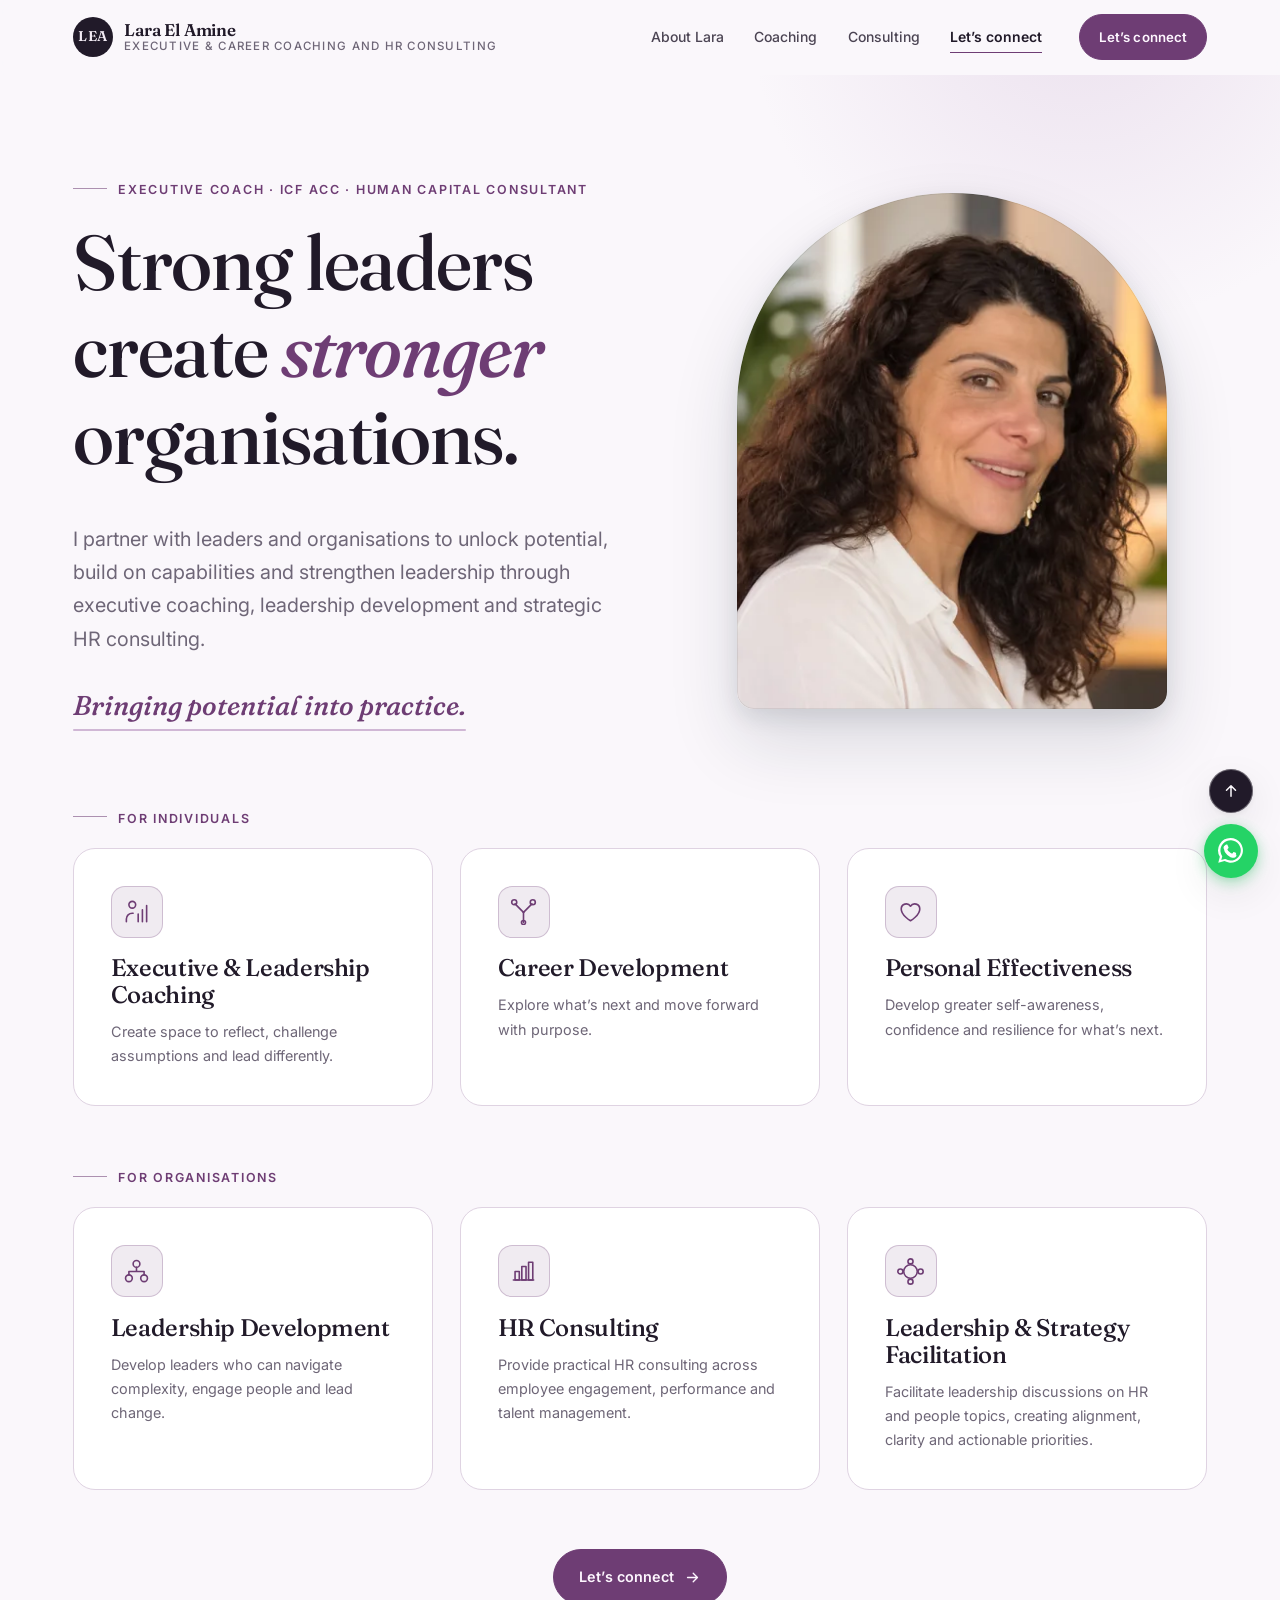
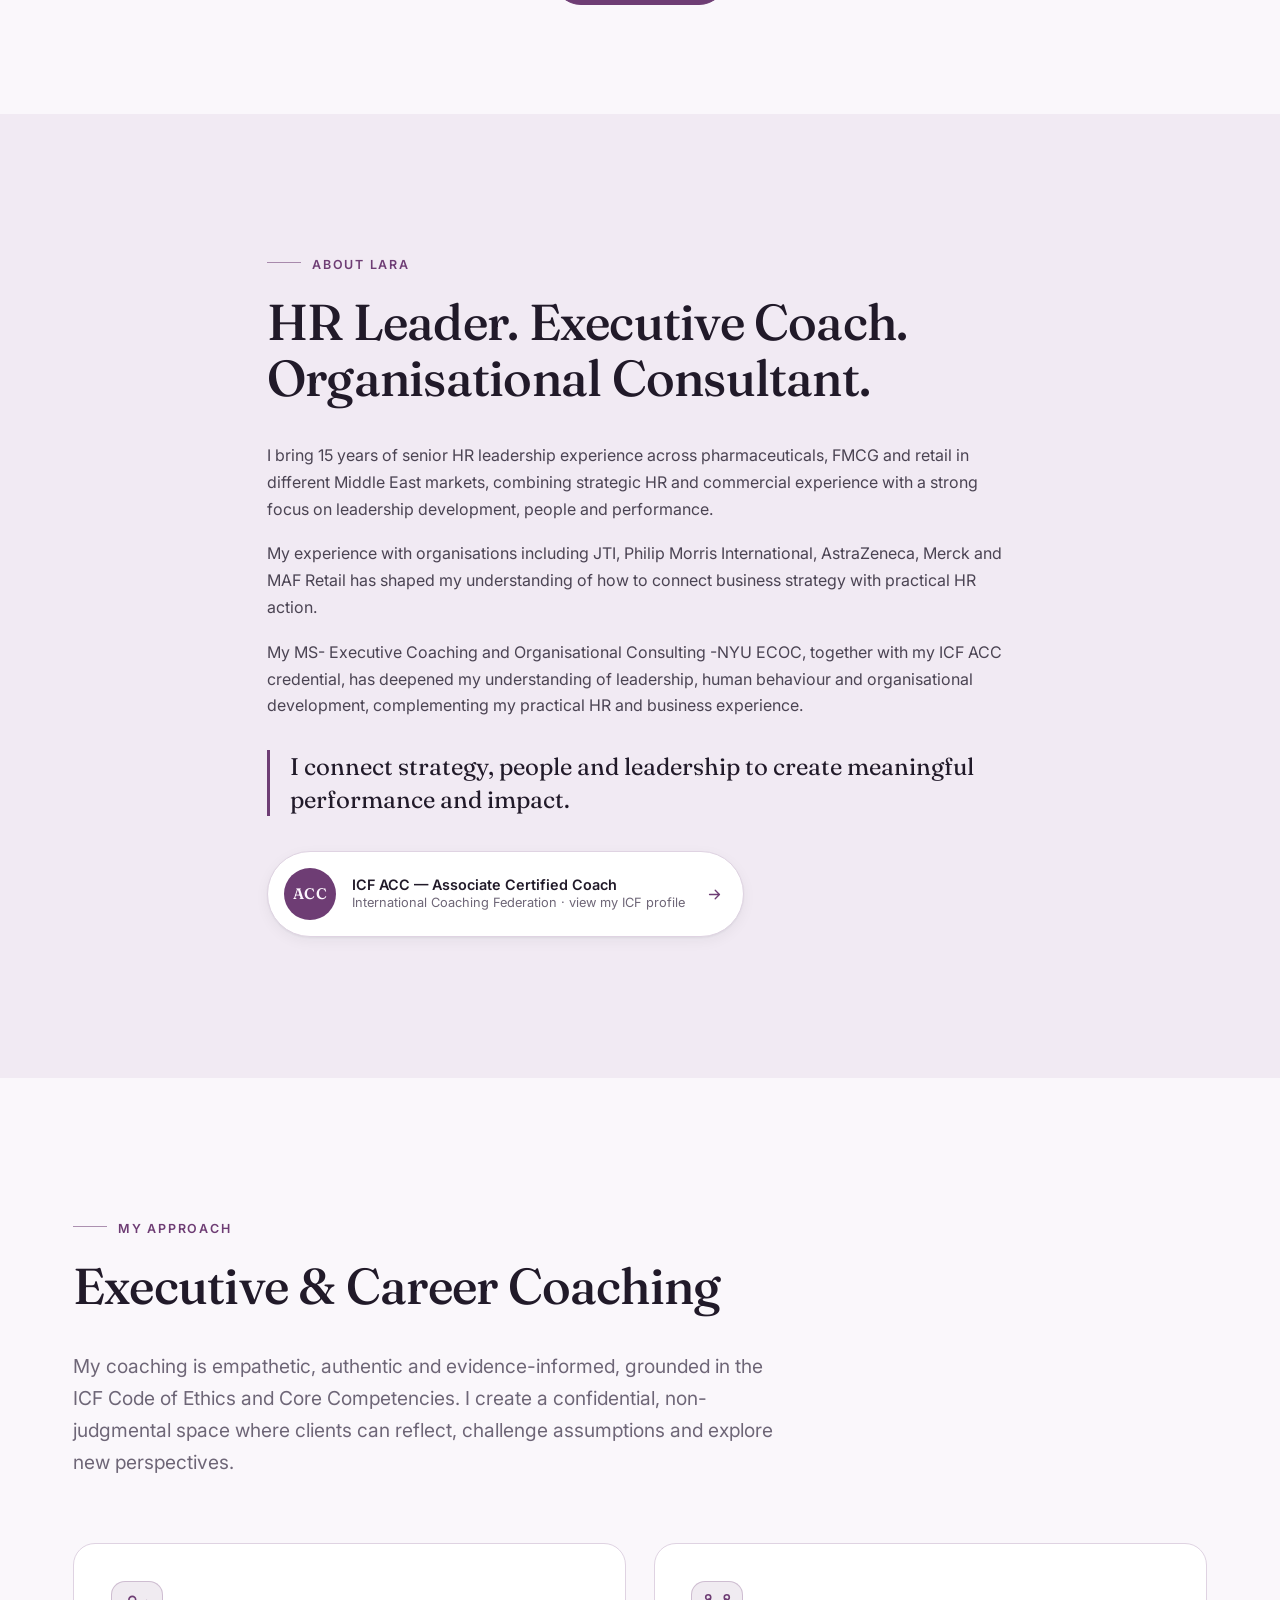
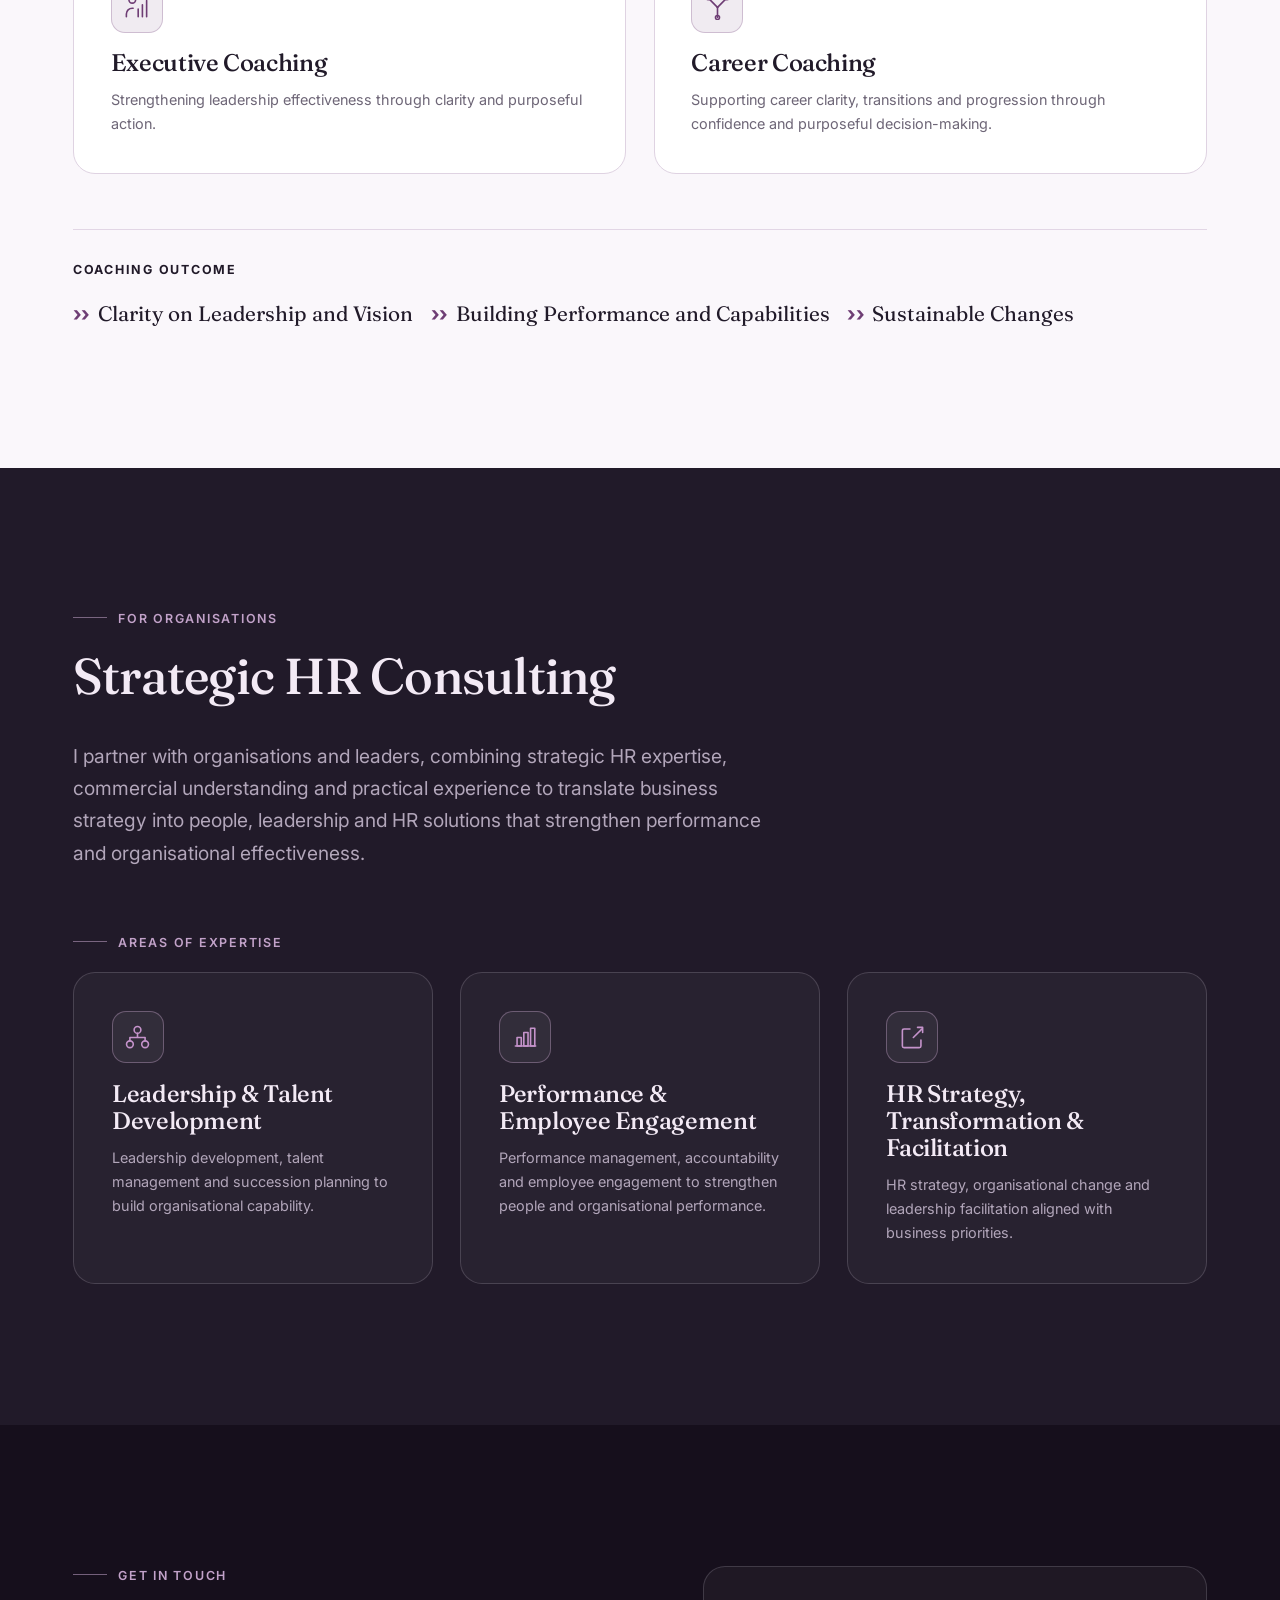
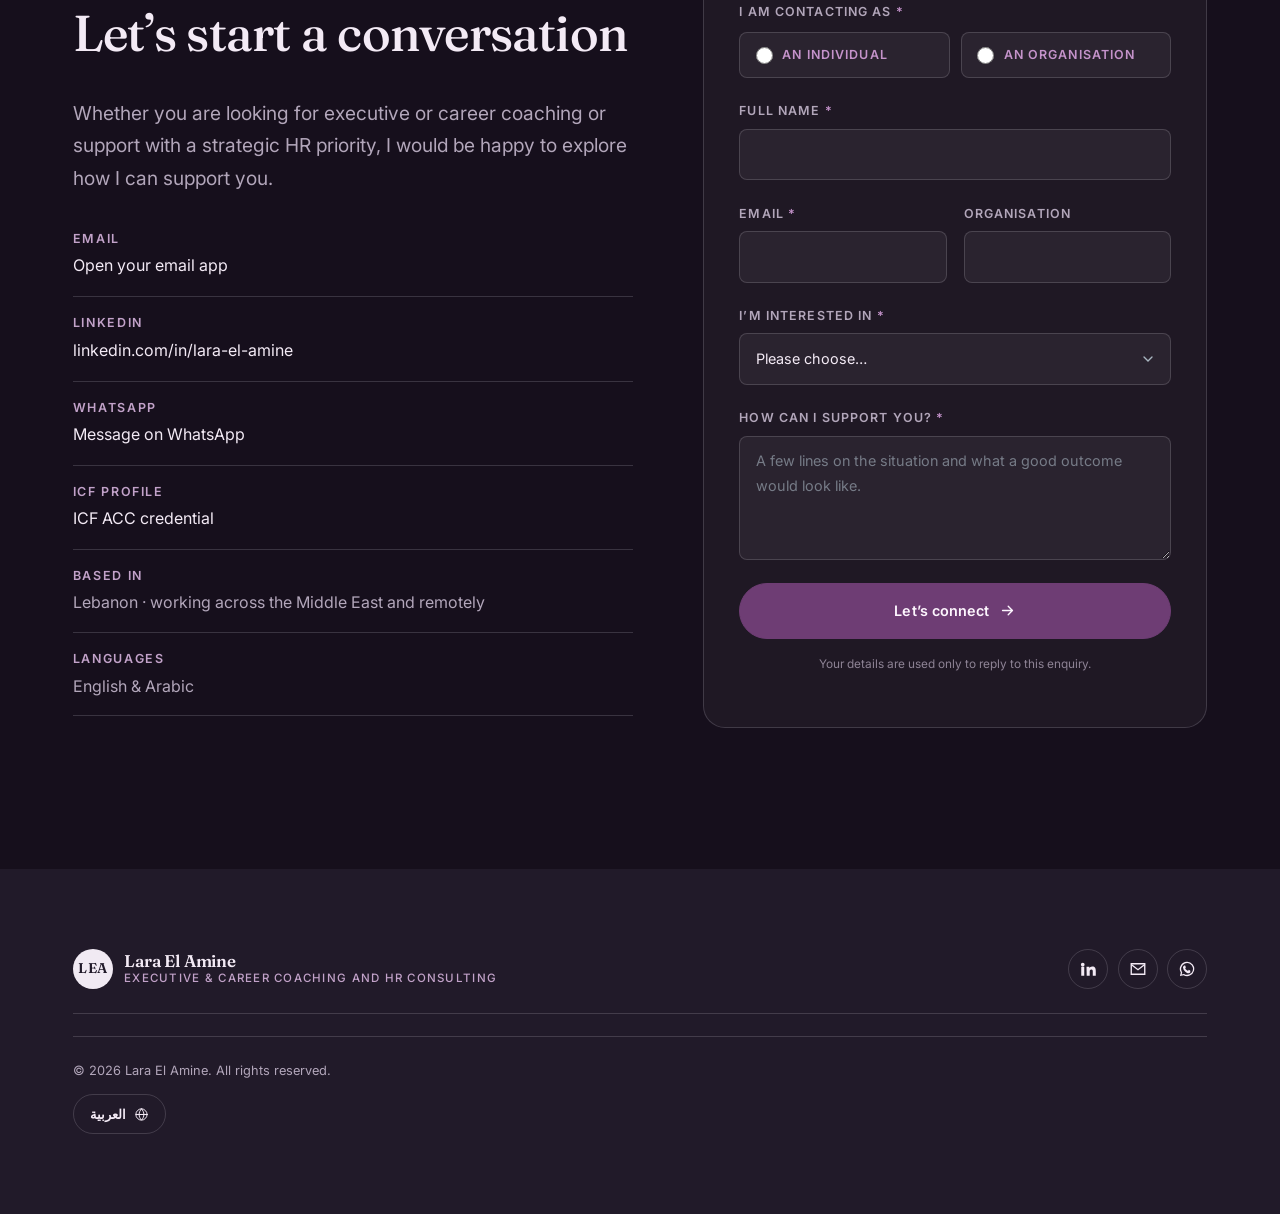
==== commit 4dd82f71: "Arabic site, Lara's layout tweaks, HTML enquiry email, image + SEO work Lara's four points: - Coachi" ====
--- a/public/index.html
+++ b/public/index.html
@@ -8,6 +8,9 @@
 <meta name="author" content="Lara El Amine">
 <meta name="theme-color" content="#211A29">
 <link rel="canonical" href="https://lara-elamine.web.app/">
+<link rel="alternate" hreflang="en" href="https://lara-elamine.web.app/">
+<link rel="alternate" hreflang="ar" href="https://lara-elamine.web.app/ar/">
+<link rel="alternate" hreflang="x-default" href="https://lara-elamine.web.app/">
 
 <!-- Open Graph / social -->
 <meta property="og:type" content="website">
@@ -154,18 +157,19 @@
       </p>
 
       <p class="signature">Bringing potential into practice.</p>
-
-      <div class="hero-actions">
-        <a class="btn btn-primary" href="#contact">
-          Let&#8217;s connect
-          <svg viewBox="0 0 24 24" aria-hidden="true"><path d="M5 12h13M13 6l6 6-6 6"/></svg>
-        </a>
-      </div>
     </div>
 
     <figure class="hero-portrait reveal" data-delay="120">
       <div class="portrait-frame">
-        <img src="assets/img/lara-portrait.jpg" alt="Lara El Amine, executive coach and human capital consultant" width="820" height="984" loading="eager">
+        <!-- Never rendered wider than 430 CSS px, so 440w covers 1x and 820w covers 2x.
+             WebP halves the bytes; the JPEG stays as the fallback. -->
+        <picture>
+          <source type="image/webp" sizes="430px"
+                  srcset="assets/img/lara-portrait-440.webp 440w, assets/img/lara-portrait-820.webp 820w">
+          <img src="assets/img/lara-portrait.jpg"
+               alt="Lara El Amine, executive coach and human capital consultant"
+               width="820" height="984" fetchpriority="high" decoding="async">
+        </picture>
       </div>
     </figure>
   </div>
@@ -216,6 +220,15 @@
           <p>Facilitate leadership discussions on HR and people topics, creating alignment, clarity and actionable priorities.</p>
         </article>
       </div>
+    </div>
+
+    <!-- Lara asked for the call to action to close the first page rather than
+         sit up in the hero, so it is the last thing read before About. -->
+    <div class="hero-actions hero-actions-end reveal">
+      <a class="btn btn-primary" href="#contact">
+        Let&#8217;s connect
+        <svg viewBox="0 0 24 24" aria-hidden="true"><path d="M5 12h13M13 6l6 6-6 6"/></svg>
+      </a>
     </div>
   </div>
 </section>
@@ -380,6 +393,8 @@
         <label for="cf-website">Company website</label>
         <input type="text" id="cf-website" name="website" tabindex="-1" autocomplete="off">
       </div>
+      <!-- Tells the enquiry email which language the visitor was reading. -->
+      <input type="hidden" name="lang" value="en">
 
       <fieldset class="field choice-field">
         <legend>I am contacting as <span aria-hidden="true">*</span></legend>
@@ -465,7 +480,13 @@
       </a></li>
     </ul>
 
-    <p class="footer-copy">&copy; <span id="year">2026</span> Lara El Amine. All rights reserved.</p>
+    <div class="footer-meta">
+      <p class="footer-copy">&copy; <span id="year">2026</span> Lara El Amine. All rights reserved.</p>
+      <a class="lang-switch" href="/ar/" lang="ar" hreflang="ar" dir="rtl">
+        <svg viewBox="0 0 24 24" aria-hidden="true"><circle cx="12" cy="12" r="9"/><path d="M3 12h18M12 3c2.5 2.6 3.8 5.7 3.8 9s-1.3 6.4-3.8 9c-2.5-2.6-3.8-5.7-3.8-9S9.5 5.6 12 3Z"/></svg>
+        العربية
+      </a>
+    </div>
   </div>
 </footer>
 
--- a/public/assets/css/styles.css
+++ b/public/assets/css/styles.css
@@ -178,7 +178,7 @@
 }
 .header-inner{ display:flex; align-items:center; gap:1.5rem; height:var(--header-h); }
 
-.brand{ display:flex; align-items:center; gap:.7rem; margin-right:auto; min-width:0; }
+.brand{ display:flex; align-items:center; gap:.7rem; margin-inline-end:auto; min-width:0; }
 .brand-text{ min-width:0; }
 .brand-name,.brand-role{ overflow:hidden; text-overflow:ellipsis; white-space:nowrap; }
 .brand-mark{
@@ -211,7 +211,7 @@
 .header-actions{ display:flex; align-items:center; gap:.7rem; flex:none; }
 
 .scroll-progress{
-  position:absolute; left:0; bottom:-1px; height:2px; width:0;
+  position:absolute; inset-inline-start:0; bottom:-1px; height:2px; width:0;
   background:linear-gradient(90deg,var(--accent),var(--brass));
   transition:width .1s linear;
 }
@@ -238,7 +238,7 @@
 
 /* Mobile drawer */
 .nav-mobile{
-  position:fixed; inset:var(--header-h) 0 0 auto; z-index:99;
+  position:fixed; inset-block:var(--header-h) 0; inset-inline-end:0; z-index:99;
   width:min(400px,86vw);
   background:var(--ink); color:var(--on-dark);
   padding:2.2rem var(--gutter) 2rem;
@@ -282,10 +282,11 @@
 .hero-title em{ color:var(--accent); font-style:italic; font-variation-settings:"SOFT" 40,"WONK" 1; }
 .hero-lede{ font-size:clamp(1.05rem,.98rem + .4vw,1.24rem); color:var(--muted); max-width:34rem; margin-bottom:2rem; }
 .hero-actions{ display:flex; flex-wrap:wrap; gap:.85rem; margin-bottom:2.4rem; }
+.hero-actions-end{ justify-content:center; margin:clamp(2.6rem,1.8rem + 2.4vw,3.8rem) 0 0; }
 
 /* The portrait is 820px wide natively, so this cap is about composition, not
    resolution — it keeps the figure from dominating the first screen. */
-.hero-portrait{ margin:0 0 0 auto; position:relative; width:100%; max-width:430px; }
+.hero-portrait{ margin-inline-start:auto; position:relative; width:100%; max-width:430px; }
 .portrait-frame{
   position:relative; border-radius:280px 280px var(--r-lg) var(--r-lg); overflow:hidden;
   background:var(--white); box-shadow:var(--shadow-lg);
@@ -413,7 +414,7 @@
 /* ---------- 18. Floating actions (WhatsApp + back to top) ---------- */
 .fabs{
   position:fixed; z-index:90;
-  right:clamp(1rem,.6rem + 1vw,1.8rem); bottom:clamp(1rem,.6rem + 1vw,1.8rem);
+  inset-inline-end:clamp(1rem,.6rem + 1vw,1.8rem); bottom:clamp(1rem,.6rem + 1vw,1.8rem);
   display:flex; flex-direction:column; align-items:center; gap:.65rem;
 }
 .fab-wa{
@@ -468,7 +469,7 @@
 
 /* ---------- 19d. About closing statement ---------- */
 .about-statement{
-  margin-top:1.9rem; padding-left:1.25rem; border-left:3px solid var(--accent);
+  margin-top:1.9rem; padding-inline-start:1.25rem; border-inline-start:3px solid var(--accent);
   font-family:var(--font-display); font-size:clamp(1.14rem,1rem + .7vw,1.5rem);
   line-height:1.38; color:var(--ink);
 }
@@ -490,8 +491,8 @@
   font-family:var(--font-display); font-size:clamp(1.02rem,.94rem + .45vw,1.3rem);
   color:var(--ink); line-height:1.3;
 }
-.flow li + li::before{
-  content:"››"; margin-right:1.1rem; color:var(--accent);
+.flow li::before{
+  content:"››"; margin-inline-end:.55rem; color:var(--accent);
   font-family:var(--font-body); font-weight:700; letter-spacing:-.04em;
 }
 
@@ -515,7 +516,7 @@
 /* ---------- 19h. Credential lockup ---------- */
 .credential{
   display:flex; align-items:center; gap:1rem; margin-top:2.2rem;
-  padding:1rem 1.3rem 1rem 1rem;
+  padding-block:1rem; padding-inline:1rem 1.3rem;
   background:var(--white); border:1px solid var(--line); border-radius:100px;
   box-shadow:var(--shadow-sm); max-width:max-content;
   transition:transform .28s var(--ease), box-shadow .28s var(--ease), border-color .28s var(--ease);
@@ -530,7 +531,7 @@
 .credential-text strong{ color:var(--ink); font-size:var(--fs-sm); font-weight:600; }
 .credential-text span{ color:var(--muted); font-size:.8rem; }
 .credential svg{
-  flex:none; width:17px; height:17px; margin-left:.3rem;
+  flex:none; width:17px; height:17px; margin-inline-start:.3rem;
   fill:none; stroke:var(--accent); stroke-width:1.9; stroke-linecap:round; stroke-linejoin:round;
   transition:transform .28s var(--ease);
 }
@@ -562,6 +563,9 @@
   display:flex; align-items:center; justify-content:space-between;
   gap:1.5rem 2rem; flex-wrap:wrap;
 }
+/* Lara asked for the contact buttons to sit further in from the edge, so they
+   take the middle of the row rather than being pushed hard right. */
+.footer-simple .footer-social{ margin-inline:auto; }
 /* The header lockup truncates its role line to one tidy line; the footer has
    room to wrap instead, and the full wording is the point down here. */
 .brand-footer{ margin-right:0; flex:1 1 18rem; min-width:0; }
@@ -569,6 +573,70 @@
 .brand-footer .brand-role{ white-space:normal; overflow:visible; text-overflow:clip; }
 .brand-footer .brand-role{ line-height:1.35; }
 .footer-copy{ margin:0; font-size:.8rem; width:100%; padding-top:1.4rem; border-top:1px solid var(--on-dark-line); }
+
+/* ---------- 19k. Footer meta + language switch ---------- */
+.footer-meta{
+  width:100%; padding-top:1.4rem; border-top:1px solid var(--on-dark-line);
+  display:flex; align-items:center; justify-content:space-between; gap:.8rem 1.5rem; flex-wrap:wrap;
+}
+.footer-copy{ margin:0; font-size:.8rem; }
+.lang-switch{
+  display:inline-flex; align-items:center; gap:.5rem;
+  padding:.5rem 1rem; border-radius:100px;
+  border:1px solid var(--on-dark-line); color:var(--on-dark);
+  font-size:.82rem; font-weight:600;
+  transition:background-color .25s var(--ease), border-color .25s var(--ease);
+}
+.lang-switch:hover{ background:var(--brass); border-color:var(--brass); color:var(--ink); }
+.lang-switch svg{
+  width:15px; height:15px; flex:none;
+  fill:none; stroke:currentColor; stroke-width:1.6; stroke-linecap:round; stroke-linejoin:round;
+}
+
+/* ============================================================
+   19l. Arabic + RTL
+   The Arabic page shares this stylesheet; only type and direction change.
+   ============================================================ */
+html[lang="ar"]{
+  --font-display:"Noto Naskh Arabic","Times New Roman",serif;
+  --font-body:"IBM Plex Sans Arabic","Segoe UI",Tahoma,sans-serif;
+}
+html[lang="ar"] body{ line-height:1.85; }
+html[lang="ar"] h1,
+html[lang="ar"] h2,
+html[lang="ar"] h3{ line-height:1.35; letter-spacing:0; }
+
+/* Arabic is a joined script: letter-spacing visibly breaks the connections
+   between letters, and uppercase does nothing. Both are reset everywhere the
+   English design applies them to small labels. */
+html[lang="ar"] .eyebrow,
+html[lang="ar"] .outcomes-label,
+html[lang="ar"] .contact-lbl,
+html[lang="ar"] .brand-role,
+html[lang="ar"] .field label,
+html[lang="ar"] .choice-field legend,
+html[lang="ar"] .glance-kicker,
+html[lang="ar"] .credential-text strong{
+  letter-spacing:0; text-transform:none;
+}
+html[lang="ar"] .eyebrow{ font-size:.84rem; }
+html[lang="ar"] .field label,
+html[lang="ar"] .choice-field legend,
+html[lang="ar"] .contact-lbl{ font-size:.82rem; }
+html[lang="ar"] .signature{ font-style:normal; font-weight:600; }
+/* The brand monogram and any Latin run inside Arabic text stay left-to-right. */
+html[lang="ar"] .brand-mark,
+html[lang="ar"] .credential-mark{ direction:ltr; }
+
+/* Arrow glyphs point along the reading direction. */
+[dir="rtl"] .btn svg,
+[dir="rtl"] .credential svg,
+[dir="rtl"] .flow li::before{ transform:scaleX(-1); }
+[dir="rtl"] .btn:hover svg{ transform:scaleX(-1) translateX(3px); }
+[dir="rtl"] .credential:hover svg{ transform:scaleX(-1) translateX(3px); }
+/* The drawer slides in from the near edge, which is the left in RTL. */
+[dir="rtl"] .nav-mobile{ transform:translateX(-100%); }
+[dir="rtl"] .nav-mobile.is-open{ transform:translateX(0); }
 
 /* ============================================================
    20. Responsive
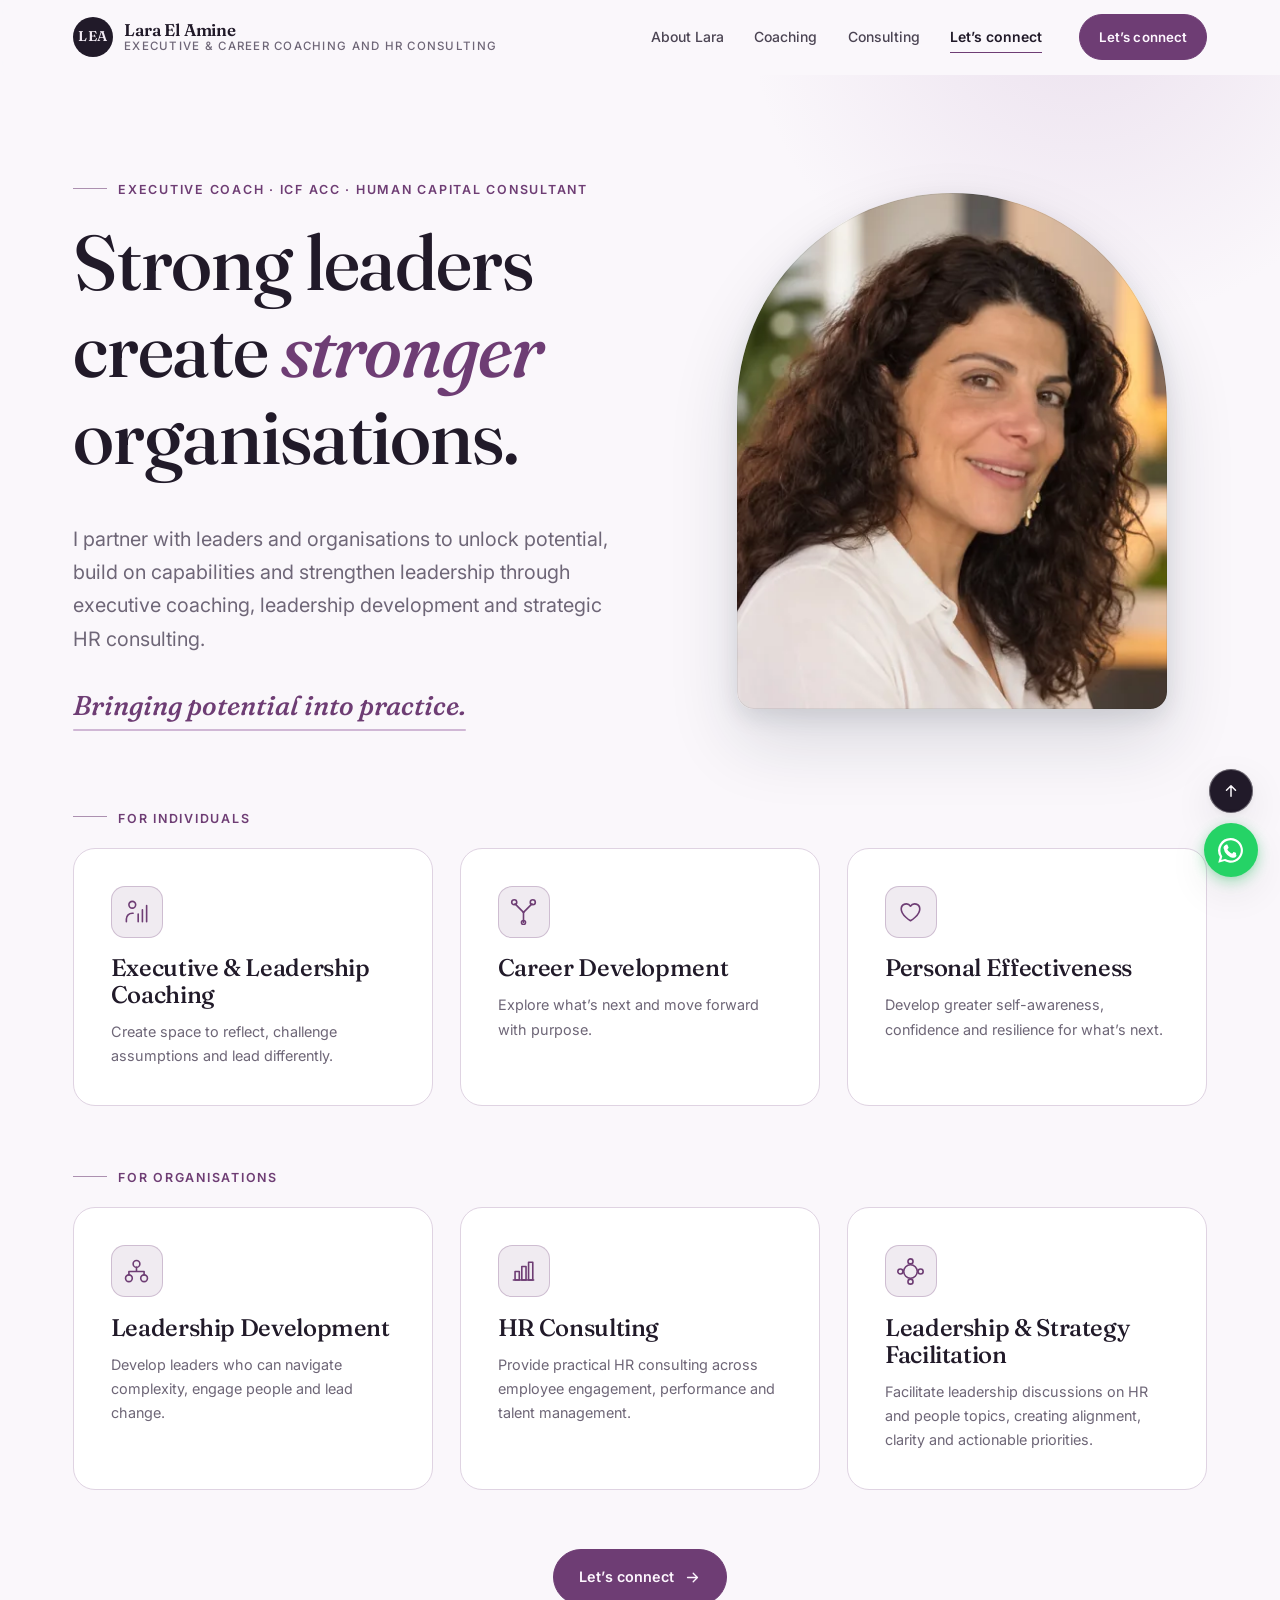
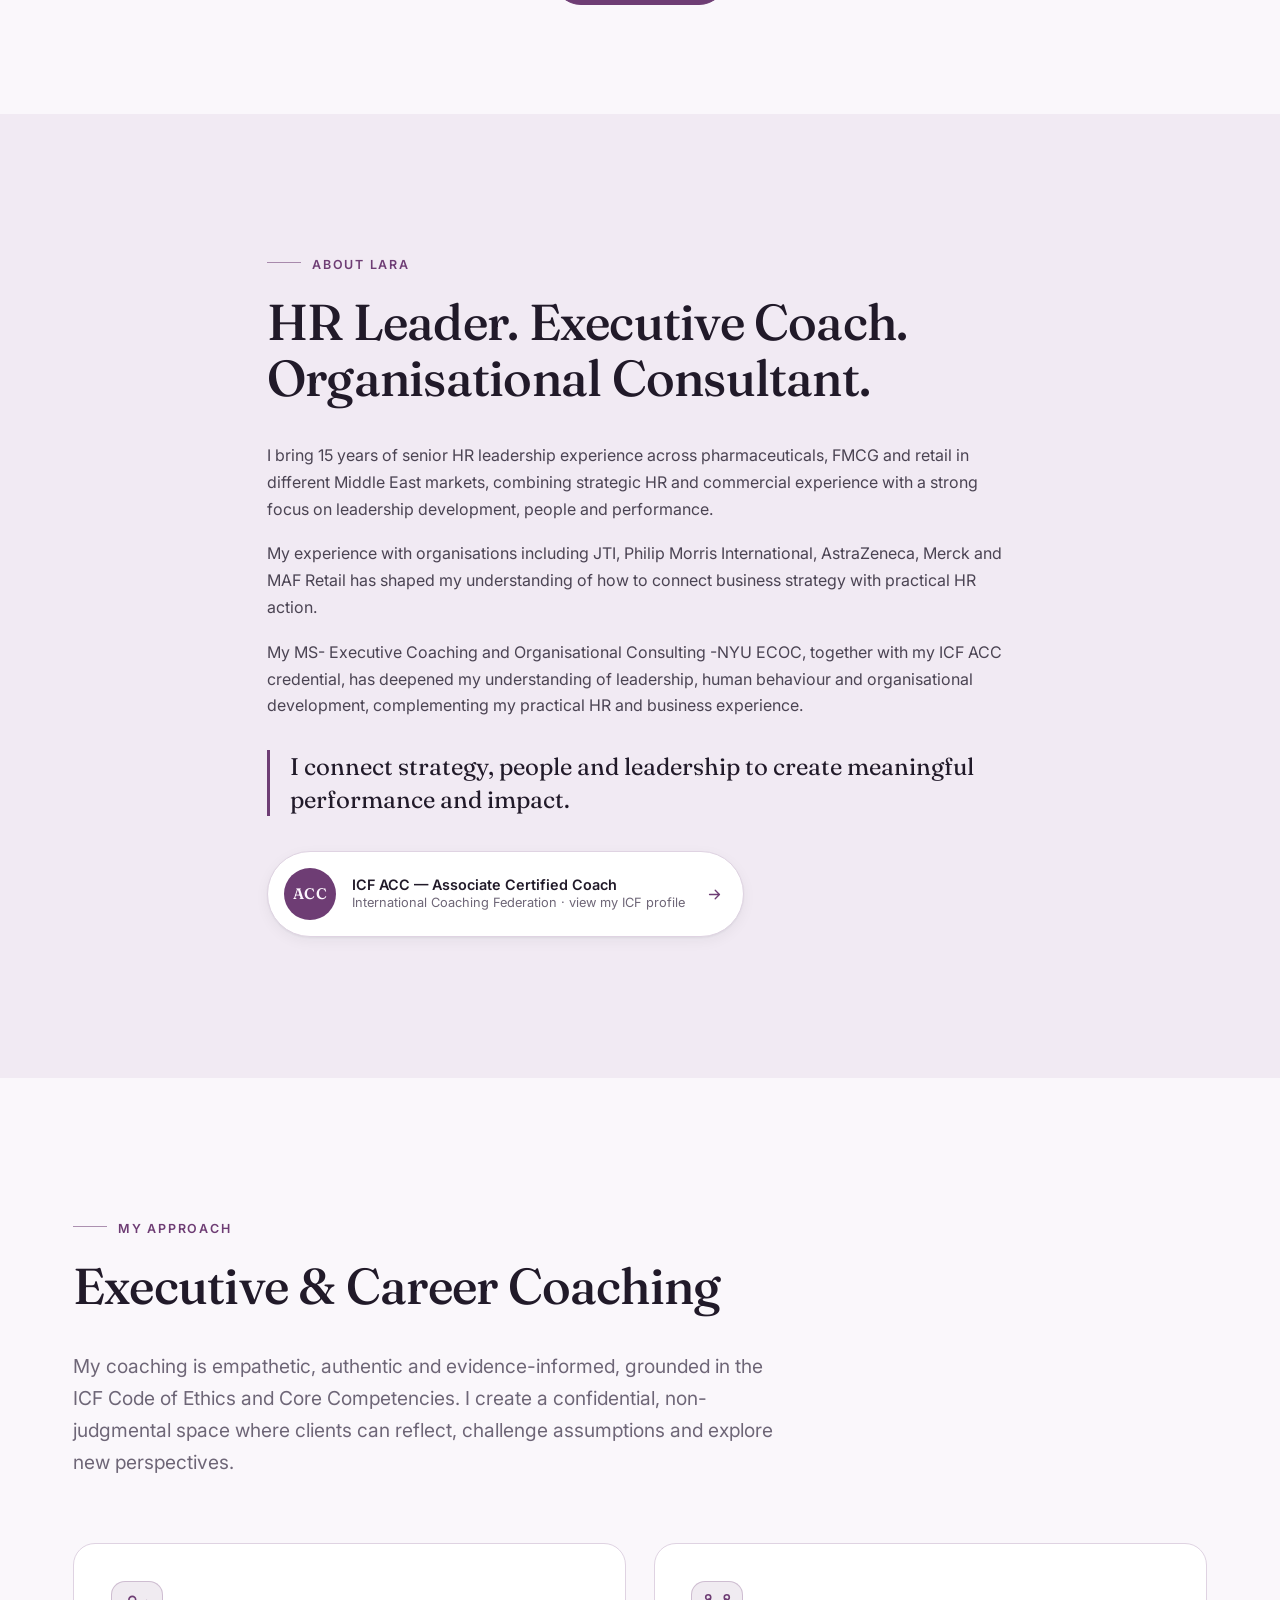
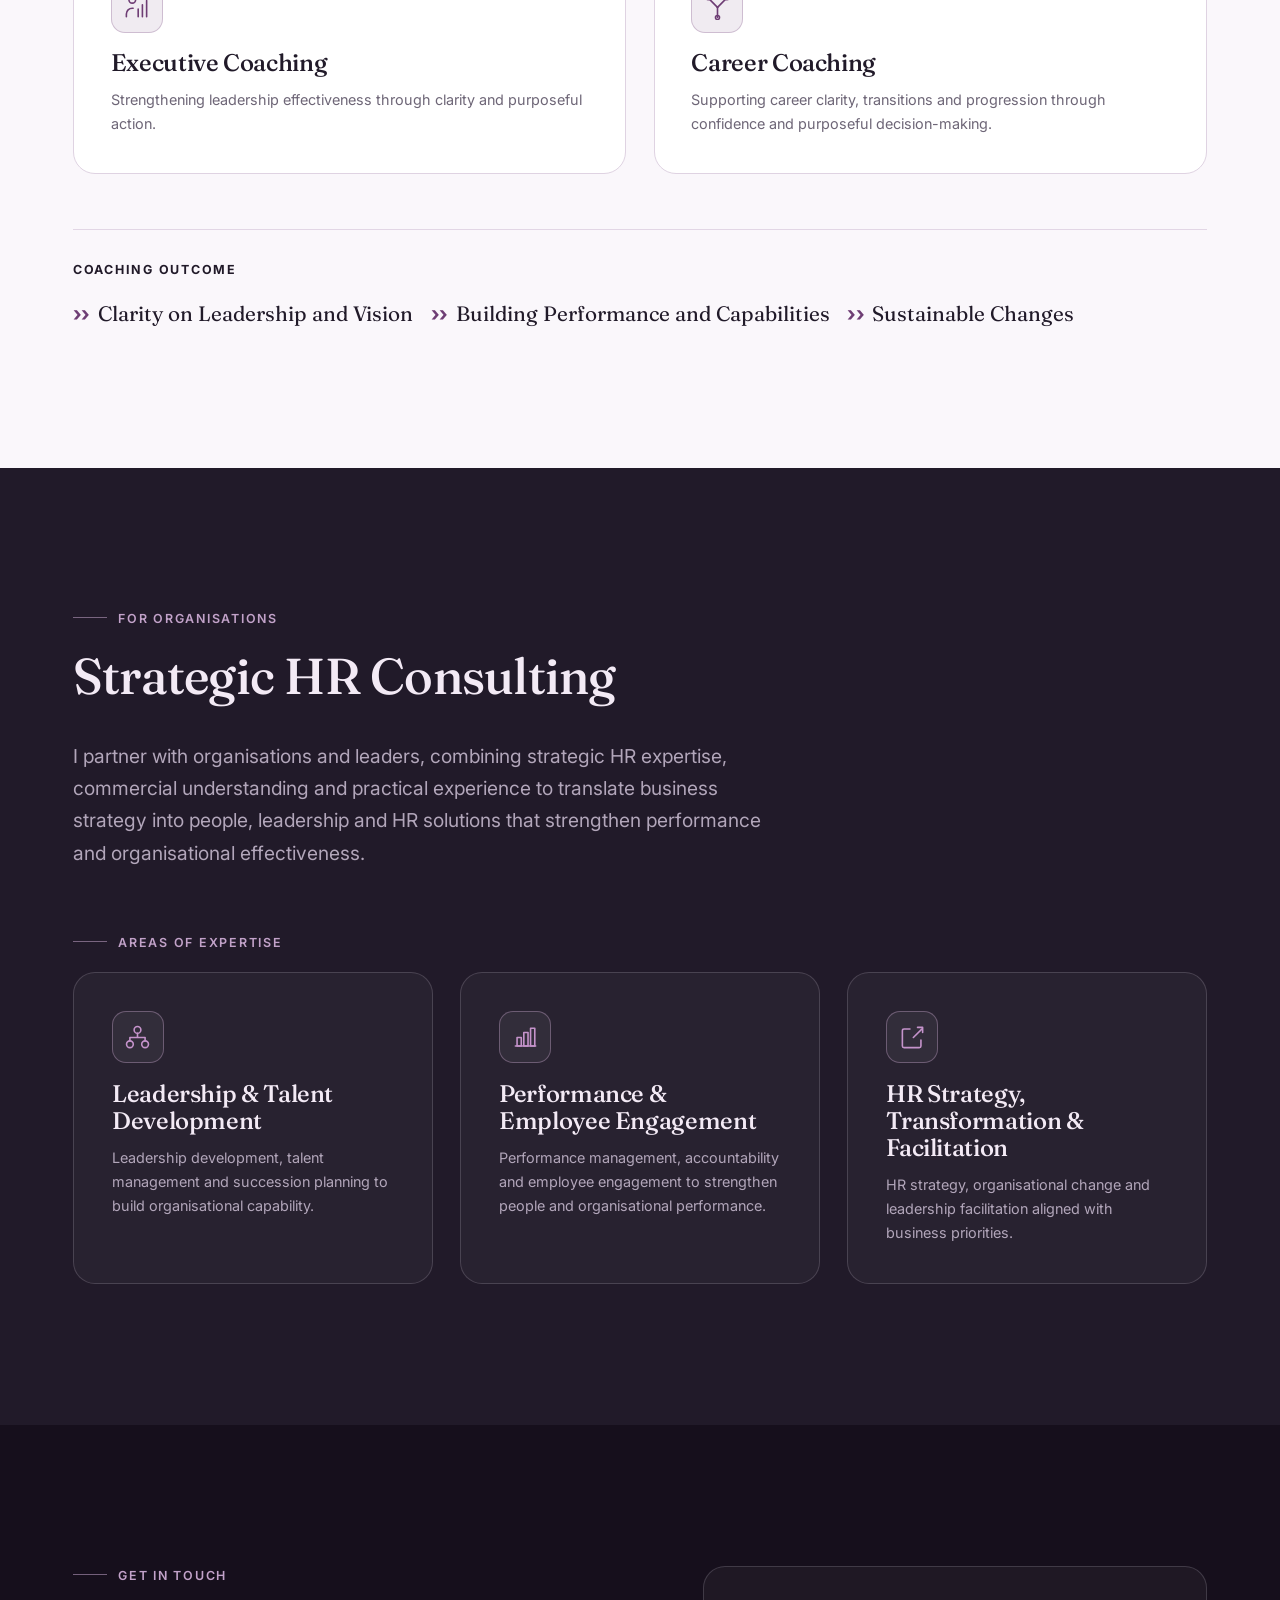
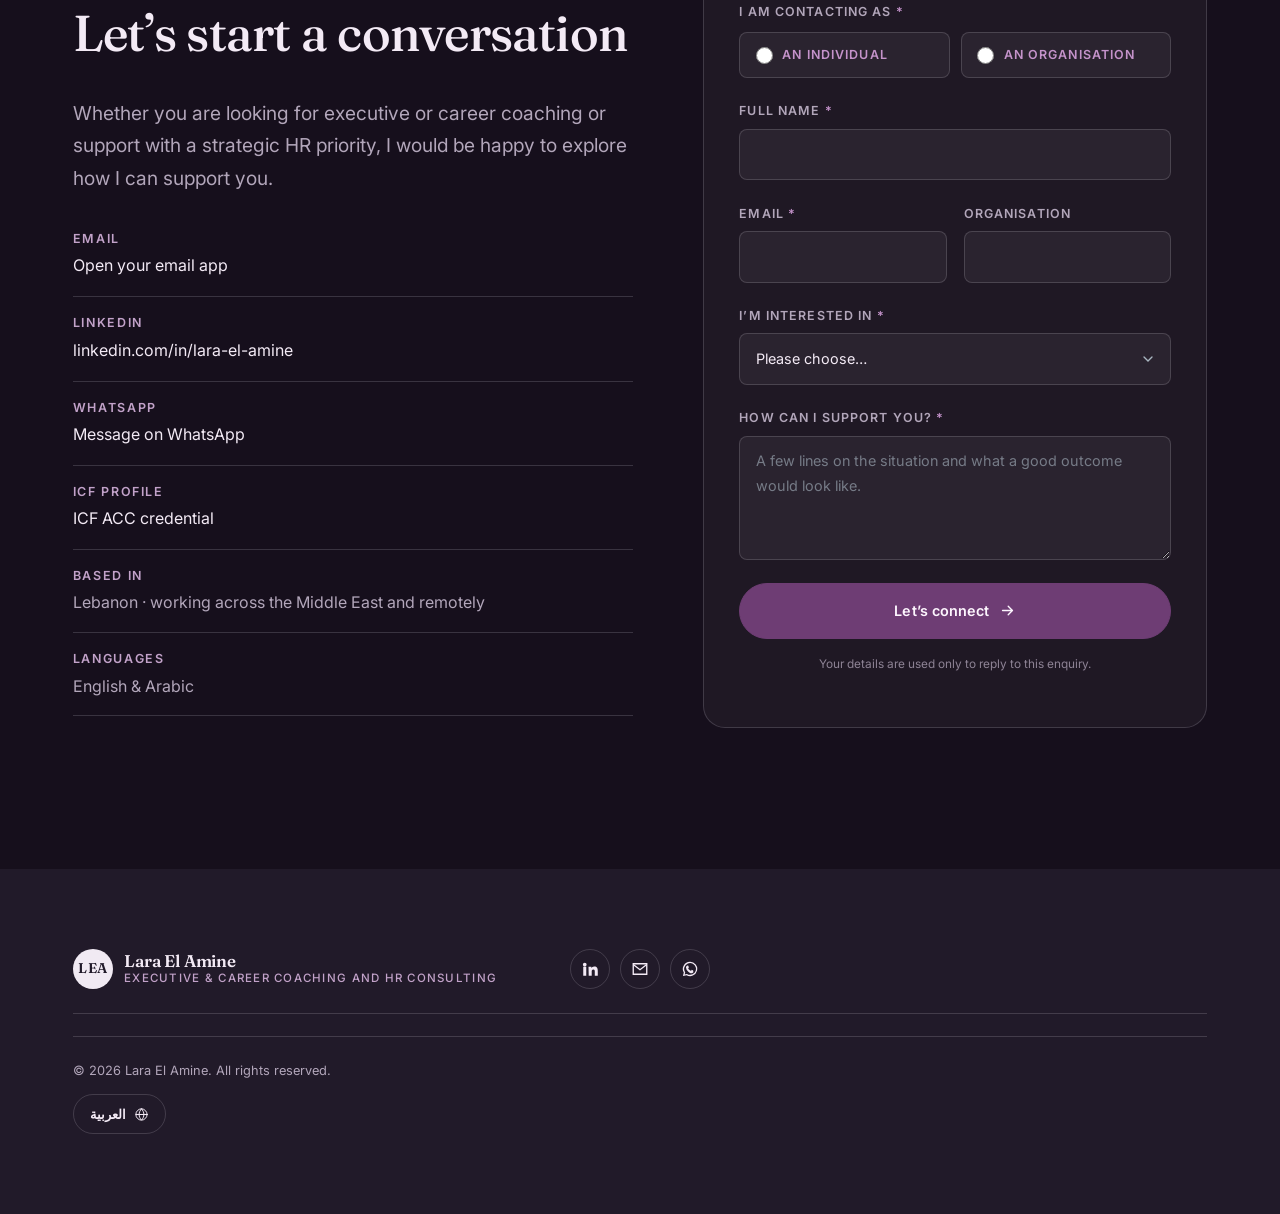
==== commit 5491ce81: "Point Arabic self-references at /ar, not /ar/ Hosting runs trailingSlash:false, so /ar/ 301s to /ar." ====
--- a/public/index.html
+++ b/public/index.html
@@ -9,7 +9,7 @@
 <meta name="theme-color" content="#211A29">
 <link rel="canonical" href="https://lara-elamine.web.app/">
 <link rel="alternate" hreflang="en" href="https://lara-elamine.web.app/">
-<link rel="alternate" hreflang="ar" href="https://lara-elamine.web.app/ar/">
+<link rel="alternate" hreflang="ar" href="https://lara-elamine.web.app/ar">
 <link rel="alternate" hreflang="x-default" href="https://lara-elamine.web.app/">
 
 <!-- Open Graph / social -->
@@ -482,7 +482,7 @@
 
     <div class="footer-meta">
       <p class="footer-copy">&copy; <span id="year">2026</span> Lara El Amine. All rights reserved.</p>
-      <a class="lang-switch" href="/ar/" lang="ar" hreflang="ar" dir="rtl">
+      <a class="lang-switch" href="/ar" lang="ar" hreflang="ar" dir="rtl">
         <svg viewBox="0 0 24 24" aria-hidden="true"><circle cx="12" cy="12" r="9"/><path d="M3 12h18M12 3c2.5 2.6 3.8 5.7 3.8 9s-1.3 6.4-3.8 9c-2.5-2.6-3.8-5.7-3.8-9S9.5 5.6 12 3Z"/></svg>
         العربية
       </a>
--- a/public/assets/css/styles.css
+++ b/public/assets/css/styles.css
@@ -112,11 +112,17 @@
 .section-dark :focus-visible,.nav-mobile :focus-visible{ outline-color:var(--brass); }
 
 .skip-link{
-  position:absolute; left:-9999px; top:0; z-index:200;
+  /* Hidden upward, never sideways. A negative `left` is backward overflow in
+     LTR and harmlessly clipped, but in RTL left is the inline-END direction, so
+     it becomes ~9999px of real scrollable overflow and pushes the whole page
+     out of view. Block-start overflow is never scrollable, so this is safe in
+     both directions. */
+  position:absolute; inset-inline-start:0; top:0; z-index:200;
+  transform:translateY(-200%);
   background:var(--ink); color:var(--on-dark);
   padding:.85rem 1.35rem; border-radius:0 0 var(--r-sm) 0; font-weight:600;
 }
-.skip-link:focus{ left:0; }
+.skip-link:focus{ transform:translateY(0); }
 
 /* ---------- 3. Layout primitives ---------- */
 .shell{ width:100%; max-width:var(--shell); margin-inline:auto; padding-inline:var(--gutter); }
@@ -441,8 +447,13 @@
 .to-top svg{ width:18px; height:18px; fill:none; stroke:currentColor; stroke-width:2; stroke-linecap:round; stroke-linejoin:round; }
 
 /* ---------- 18c. Honeypot + link-styled buttons ---------- */
-/* Off-screen rather than display:none — some bots skip hidden inputs. */
-.hp{ position:absolute; left:-9999px; top:auto; width:1px; height:1px; overflow:hidden; }
+/* Off-screen rather than display:none - some bots skip hidden inputs. Clipped
+   to a 1px box instead of pushed off-canvas, for the same RTL overflow reason
+   as .skip-link above. */
+.hp{
+  position:absolute; width:1px; height:1px; margin:-1px; padding:0; border:0;
+  overflow:hidden; clip:rect(0 0 0 0); clip-path:inset(50%); white-space:nowrap;
+}
 
 .linkish{
   padding:0; border:0; background:none; cursor:pointer;
@@ -559,16 +570,18 @@
 .choice-field.has-error .choice{ border-color:var(--accent-on-dark); }
 
 /* ---------- 19j. Footer ---------- */
+/* Three tracks so the contact buttons sit on the page's centre line rather than
+   being pushed to the far edge, which is what Lara asked for. */
 .footer-simple{
-  display:flex; align-items:center; justify-content:space-between;
-  gap:1.5rem 2rem; flex-wrap:wrap;
-}
-/* Lara asked for the contact buttons to sit further in from the edge, so they
-   take the middle of the row rather than being pushed hard right. */
-.footer-simple .footer-social{ margin-inline:auto; }
+  display:grid; grid-template-columns:1fr auto 1fr;
+  align-items:center; gap:1.5rem 2rem;
+}
+.footer-simple .brand-footer{ grid-column:1; }
+.footer-simple .footer-social{ grid-column:2; }
+.footer-meta{ grid-column:1 / -1; }
 /* The header lockup truncates its role line to one tidy line; the footer has
    room to wrap instead, and the full wording is the point down here. */
-.brand-footer{ margin-right:0; flex:1 1 18rem; min-width:0; }
+.brand-footer{ margin-inline-end:0; min-width:0; }
 .brand-footer .brand-name,
 .brand-footer .brand-role{ white-space:normal; overflow:visible; text-overflow:clip; }
 .brand-footer .brand-role{ line-height:1.35; }
@@ -690,7 +703,9 @@
   .nav-mobile{ width:100%; }
   .nav-mobile nav a{ font-size:1.25rem; }
   .choices{ grid-template-columns:1fr; }
-  .footer-simple{ flex-direction:column; align-items:flex-start; }
+  .footer-simple{ grid-template-columns:1fr; justify-items:start; }
+  .footer-simple .brand-footer,
+  .footer-simple .footer-social{ grid-column:1; }
   .credential{ border-radius:var(--r-lg); }
 }
 
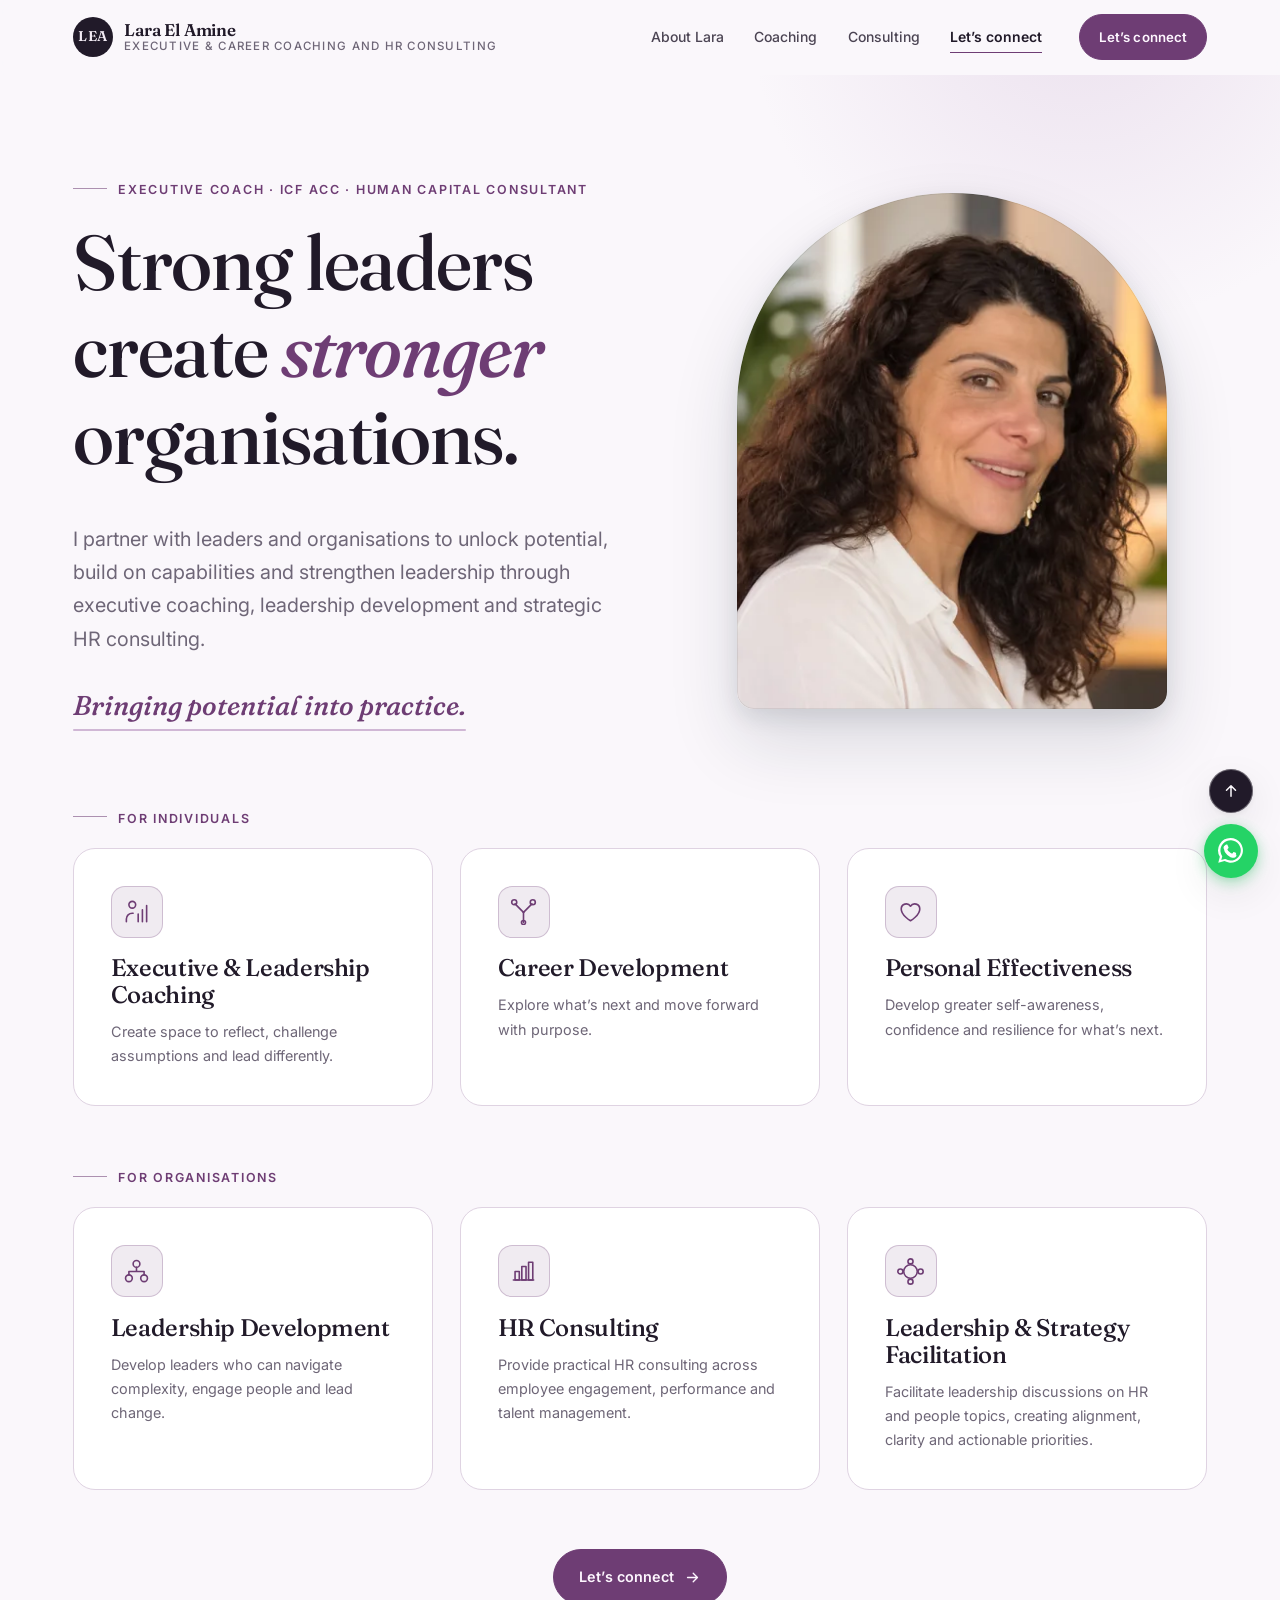
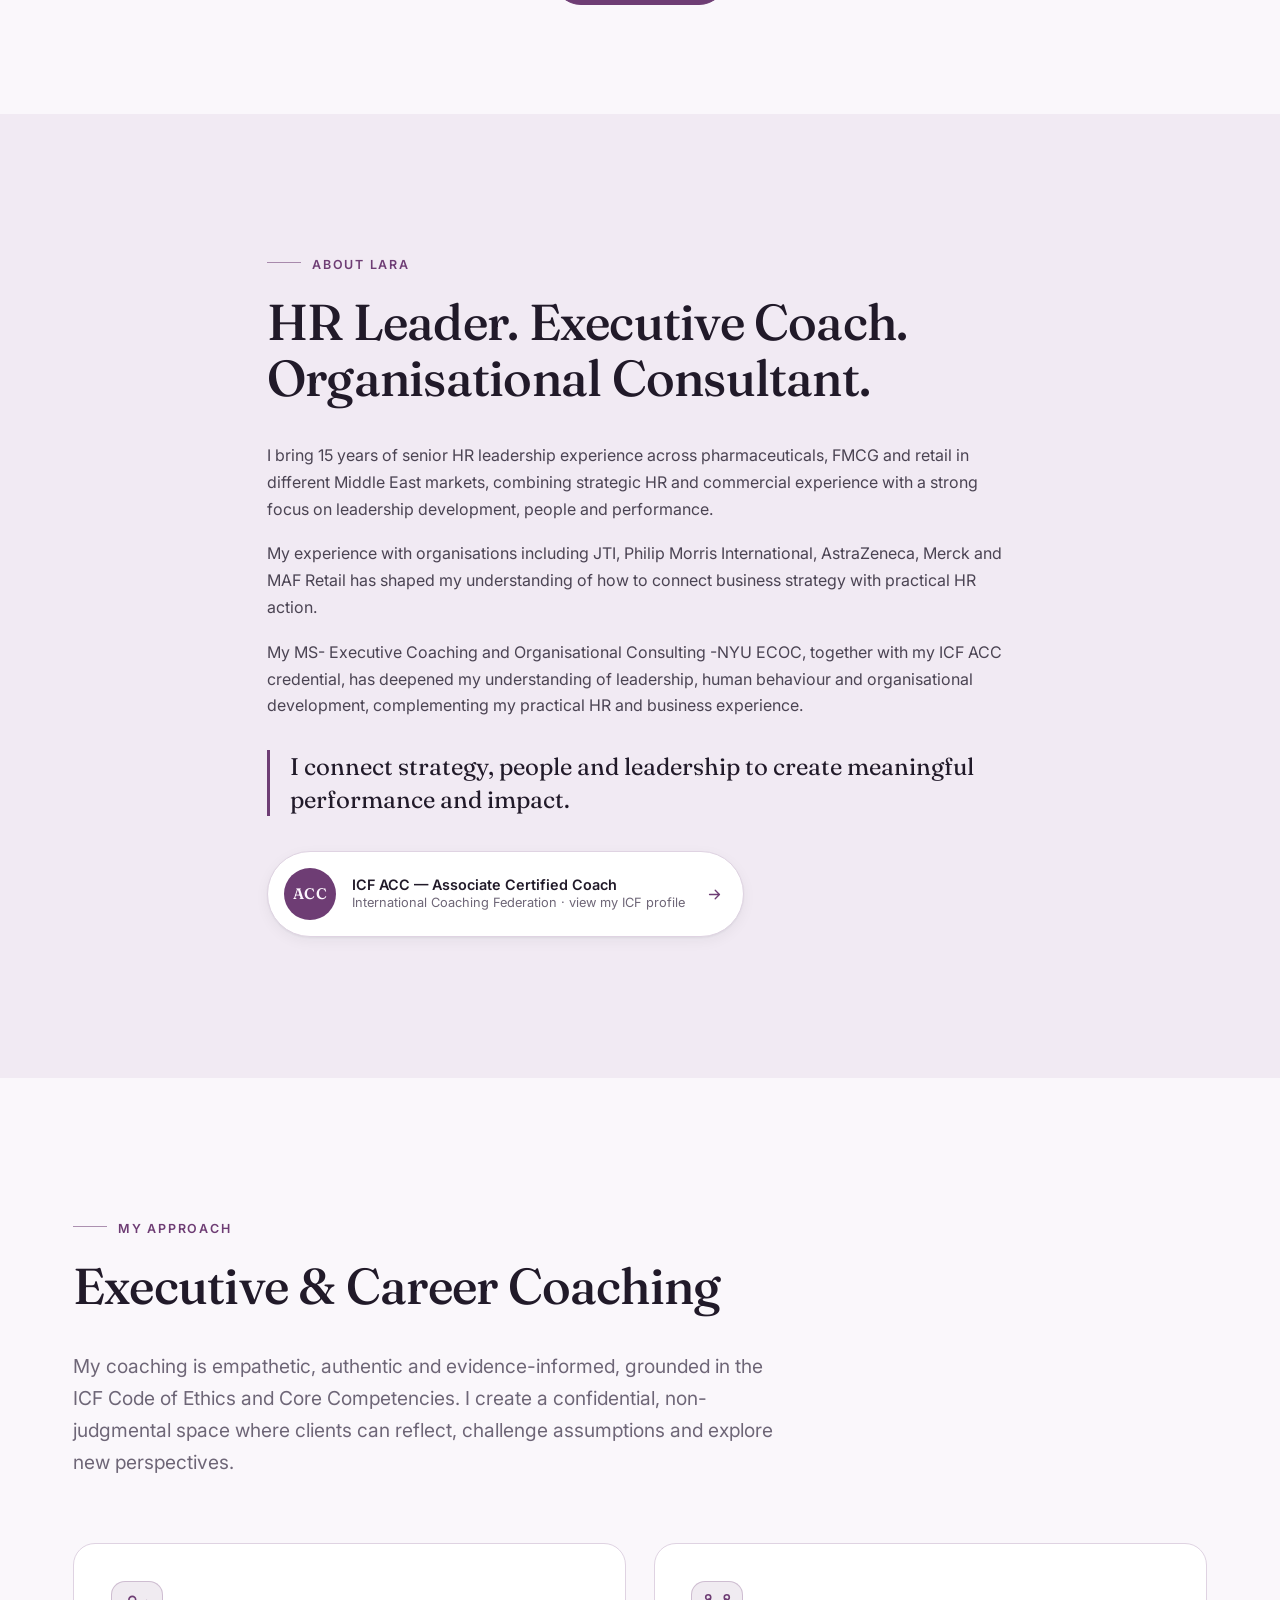
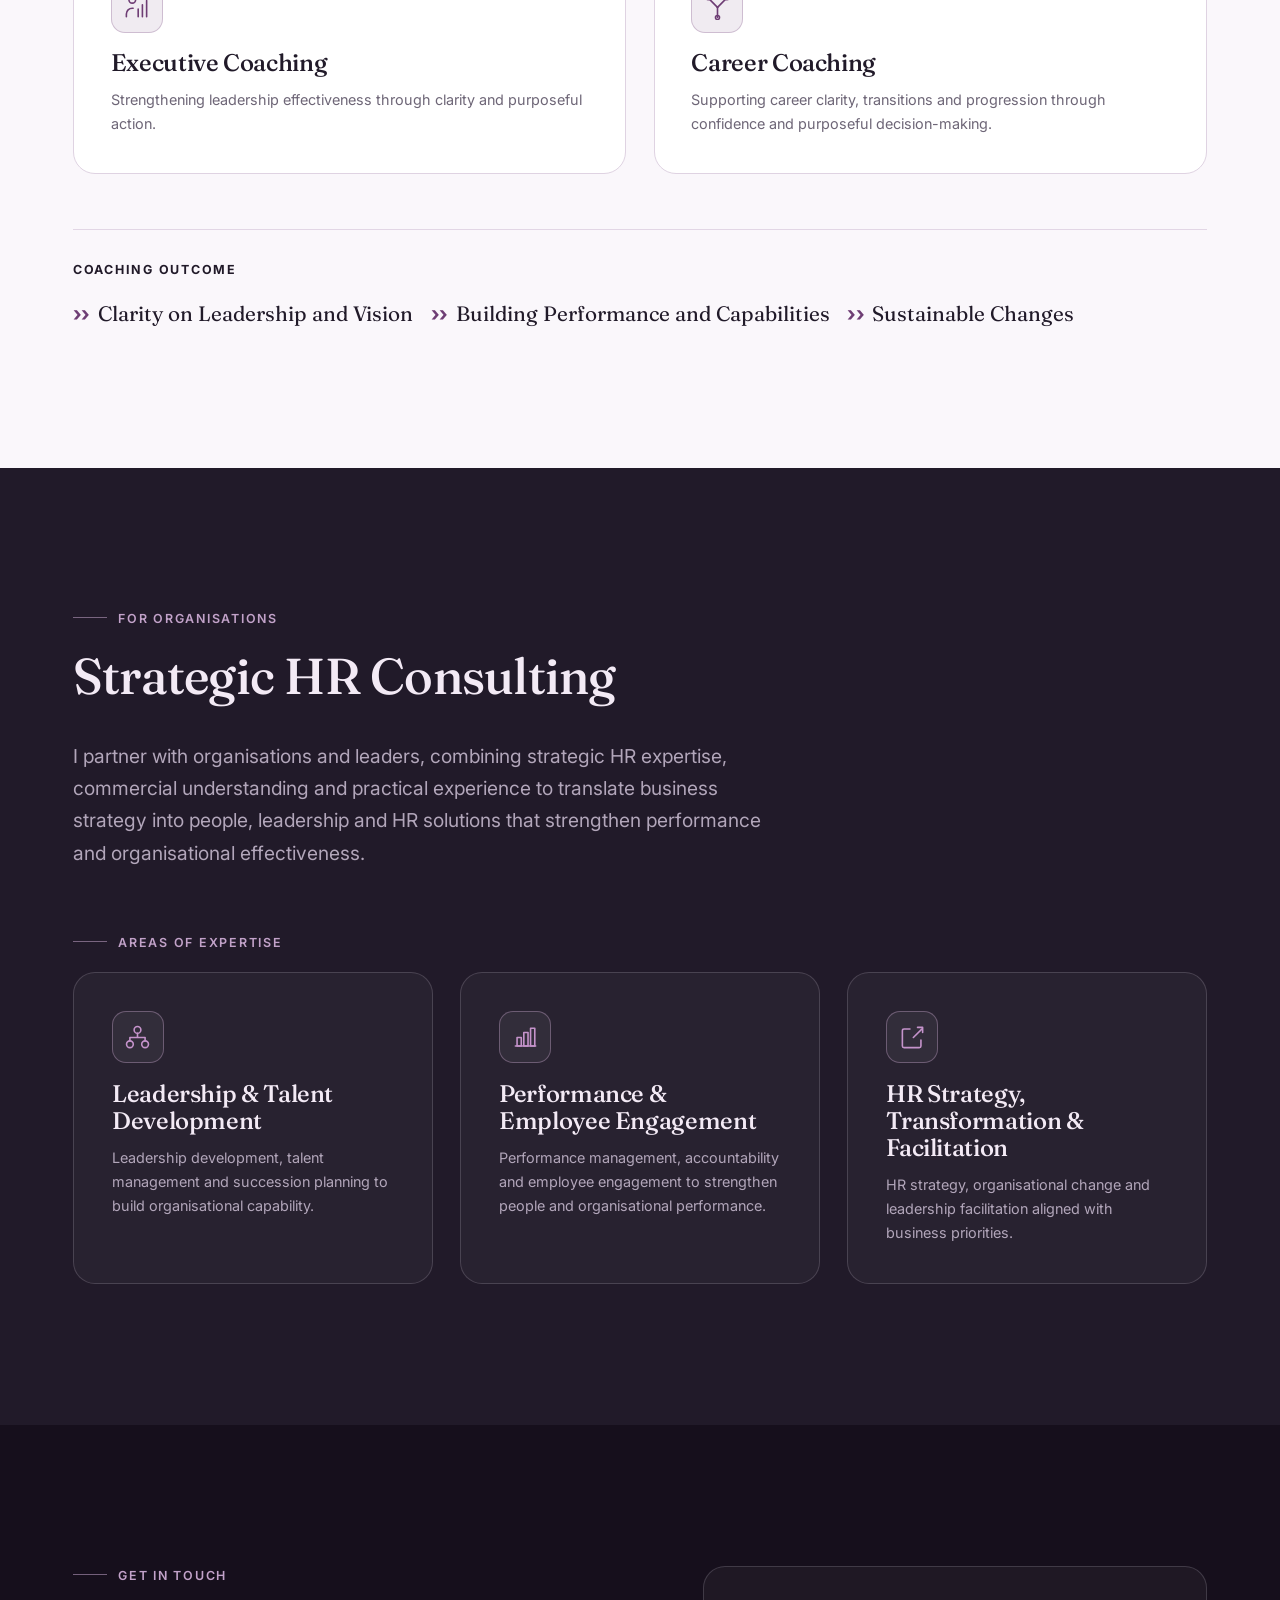
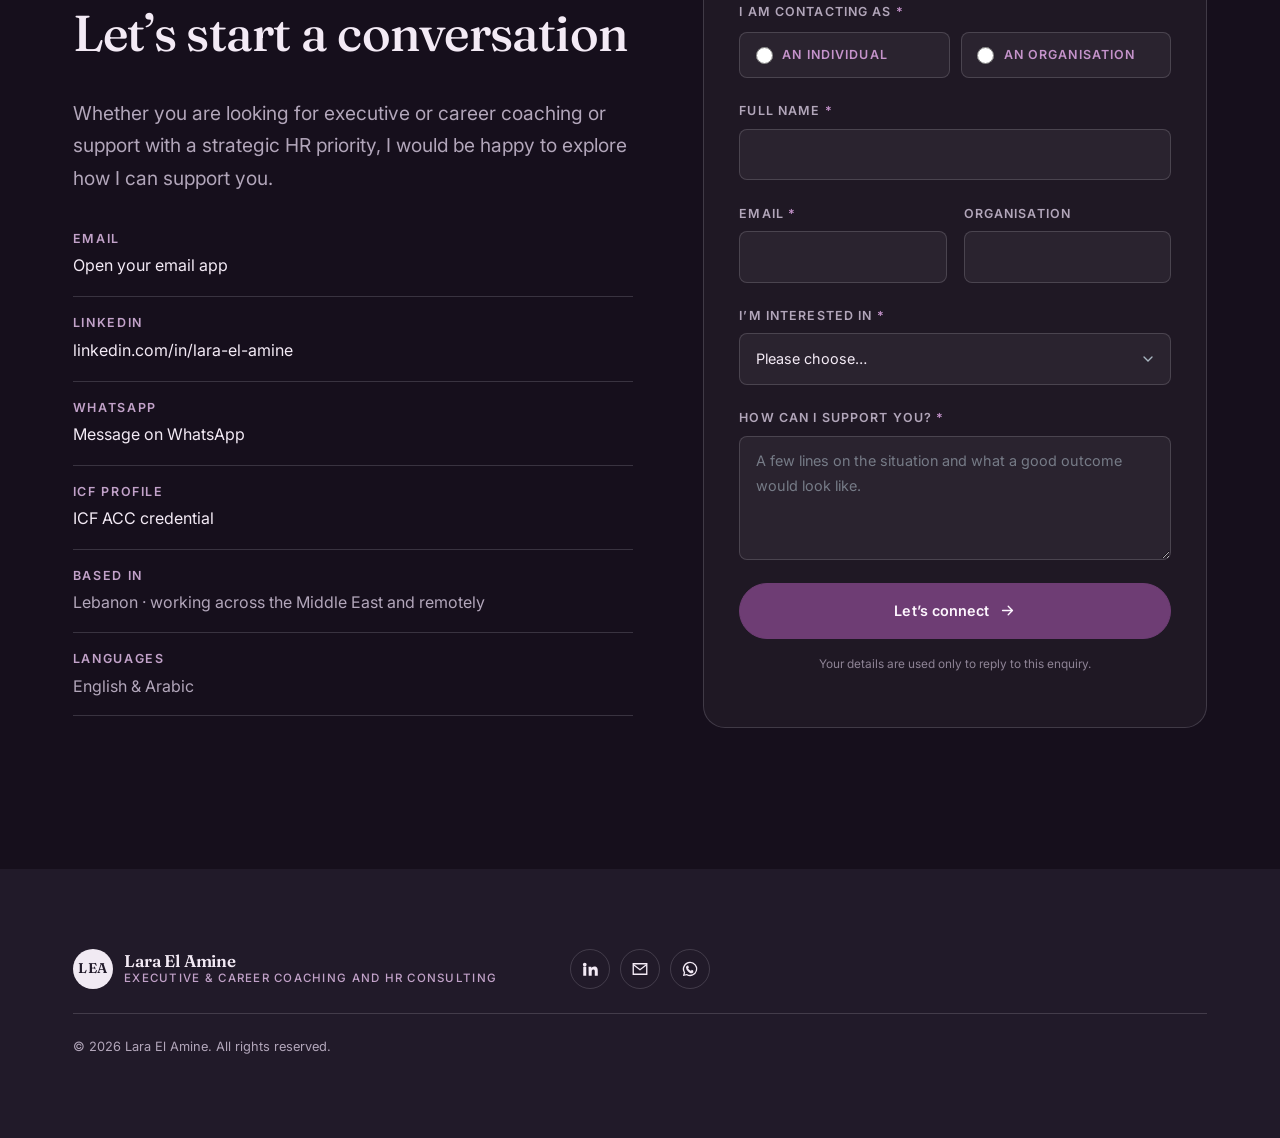
==== commit dc9e4a62: "Remove the Arabic page at the client's request Site is English-only again: /ar deleted, language swi" ====
--- a/public/index.html
+++ b/public/index.html
@@ -8,9 +8,6 @@
 <meta name="author" content="Lara El Amine">
 <meta name="theme-color" content="#211A29">
 <link rel="canonical" href="https://lara-elamine.web.app/">
-<link rel="alternate" hreflang="en" href="https://lara-elamine.web.app/">
-<link rel="alternate" hreflang="ar" href="https://lara-elamine.web.app/ar">
-<link rel="alternate" hreflang="x-default" href="https://lara-elamine.web.app/">
 
 <!-- Open Graph / social -->
 <meta property="og:type" content="website">
@@ -50,7 +47,7 @@
   ],
   "address": { "@type": "PostalAddress", "addressCountry": "LB" },
   "description": "Executive coach (ICF Associate Certified Coach) and human capital consultant with 15 years of senior HR leadership across pharmaceuticals, FMCG and retail in Middle East markets.",
-  "knowsLanguage": ["en", "ar"],
+  "knowsLanguage": ["en"],
   "knowsAbout": [
     "Executive Coaching",
     "Leadership Coaching",
@@ -393,8 +390,6 @@
         <label for="cf-website">Company website</label>
         <input type="text" id="cf-website" name="website" tabindex="-1" autocomplete="off">
       </div>
-      <!-- Tells the enquiry email which language the visitor was reading. -->
-      <input type="hidden" name="lang" value="en">
 
       <fieldset class="field choice-field">
         <legend>I am contacting as <span aria-hidden="true">*</span></legend>
@@ -480,13 +475,7 @@
       </a></li>
     </ul>
 
-    <div class="footer-meta">
-      <p class="footer-copy">&copy; <span id="year">2026</span> Lara El Amine. All rights reserved.</p>
-      <a class="lang-switch" href="/ar" lang="ar" hreflang="ar" dir="rtl">
-        <svg viewBox="0 0 24 24" aria-hidden="true"><circle cx="12" cy="12" r="9"/><path d="M3 12h18M12 3c2.5 2.6 3.8 5.7 3.8 9s-1.3 6.4-3.8 9c-2.5-2.6-3.8-5.7-3.8-9S9.5 5.6 12 3Z"/></svg>
-        العربية
-      </a>
-    </div>
+    <p class="footer-copy">&copy; <span id="year">2026</span> Lara El Amine. All rights reserved.</p>
   </div>
 </footer>
 
--- a/public/assets/css/styles.css
+++ b/public/assets/css/styles.css
@@ -578,7 +578,7 @@
 }
 .footer-simple .brand-footer{ grid-column:1; }
 .footer-simple .footer-social{ grid-column:2; }
-.footer-meta{ grid-column:1 / -1; }
+.footer-copy{ grid-column:1 / -1; }
 /* The header lockup truncates its role line to one tidy line; the footer has
    room to wrap instead, and the full wording is the point down here. */
 .brand-footer{ margin-inline-end:0; min-width:0; }
@@ -587,69 +587,11 @@
 .brand-footer .brand-role{ line-height:1.35; }
 .footer-copy{ margin:0; font-size:.8rem; width:100%; padding-top:1.4rem; border-top:1px solid var(--on-dark-line); }
 
-/* ---------- 19k. Footer meta + language switch ---------- */
-.footer-meta{
-  width:100%; padding-top:1.4rem; border-top:1px solid var(--on-dark-line);
-  display:flex; align-items:center; justify-content:space-between; gap:.8rem 1.5rem; flex-wrap:wrap;
-}
-.footer-copy{ margin:0; font-size:.8rem; }
-.lang-switch{
-  display:inline-flex; align-items:center; gap:.5rem;
-  padding:.5rem 1rem; border-radius:100px;
-  border:1px solid var(--on-dark-line); color:var(--on-dark);
-  font-size:.82rem; font-weight:600;
-  transition:background-color .25s var(--ease), border-color .25s var(--ease);
-}
-.lang-switch:hover{ background:var(--brass); border-color:var(--brass); color:var(--ink); }
-.lang-switch svg{
-  width:15px; height:15px; flex:none;
-  fill:none; stroke:currentColor; stroke-width:1.6; stroke-linecap:round; stroke-linejoin:round;
-}
-
-/* ============================================================
-   19l. Arabic + RTL
-   The Arabic page shares this stylesheet; only type and direction change.
-   ============================================================ */
-html[lang="ar"]{
-  --font-display:"Noto Naskh Arabic","Times New Roman",serif;
-  --font-body:"IBM Plex Sans Arabic","Segoe UI",Tahoma,sans-serif;
-}
-html[lang="ar"] body{ line-height:1.85; }
-html[lang="ar"] h1,
-html[lang="ar"] h2,
-html[lang="ar"] h3{ line-height:1.35; letter-spacing:0; }
-
-/* Arabic is a joined script: letter-spacing visibly breaks the connections
-   between letters, and uppercase does nothing. Both are reset everywhere the
-   English design applies them to small labels. */
-html[lang="ar"] .eyebrow,
-html[lang="ar"] .outcomes-label,
-html[lang="ar"] .contact-lbl,
-html[lang="ar"] .brand-role,
-html[lang="ar"] .field label,
-html[lang="ar"] .choice-field legend,
-html[lang="ar"] .glance-kicker,
-html[lang="ar"] .credential-text strong{
-  letter-spacing:0; text-transform:none;
-}
-html[lang="ar"] .eyebrow{ font-size:.84rem; }
-html[lang="ar"] .field label,
-html[lang="ar"] .choice-field legend,
-html[lang="ar"] .contact-lbl{ font-size:.82rem; }
-html[lang="ar"] .signature{ font-style:normal; font-weight:600; }
-/* The brand monogram and any Latin run inside Arabic text stay left-to-right. */
-html[lang="ar"] .brand-mark,
-html[lang="ar"] .credential-mark{ direction:ltr; }
-
-/* Arrow glyphs point along the reading direction. */
-[dir="rtl"] .btn svg,
-[dir="rtl"] .credential svg,
-[dir="rtl"] .flow li::before{ transform:scaleX(-1); }
-[dir="rtl"] .btn:hover svg{ transform:scaleX(-1) translateX(3px); }
-[dir="rtl"] .credential:hover svg{ transform:scaleX(-1) translateX(3px); }
-/* The drawer slides in from the near edge, which is the left in RTL. */
-[dir="rtl"] .nav-mobile{ transform:translateX(-100%); }
-[dir="rtl"] .nav-mobile.is-open{ transform:translateX(0); }
+/* ---------- 19k. Footer meta ---------- */
+.footer-copy{
+  margin:0; width:100%; padding-top:1.4rem;
+  border-top:1px solid var(--on-dark-line); font-size:.8rem;
+}
 
 /* ============================================================
    20. Responsive
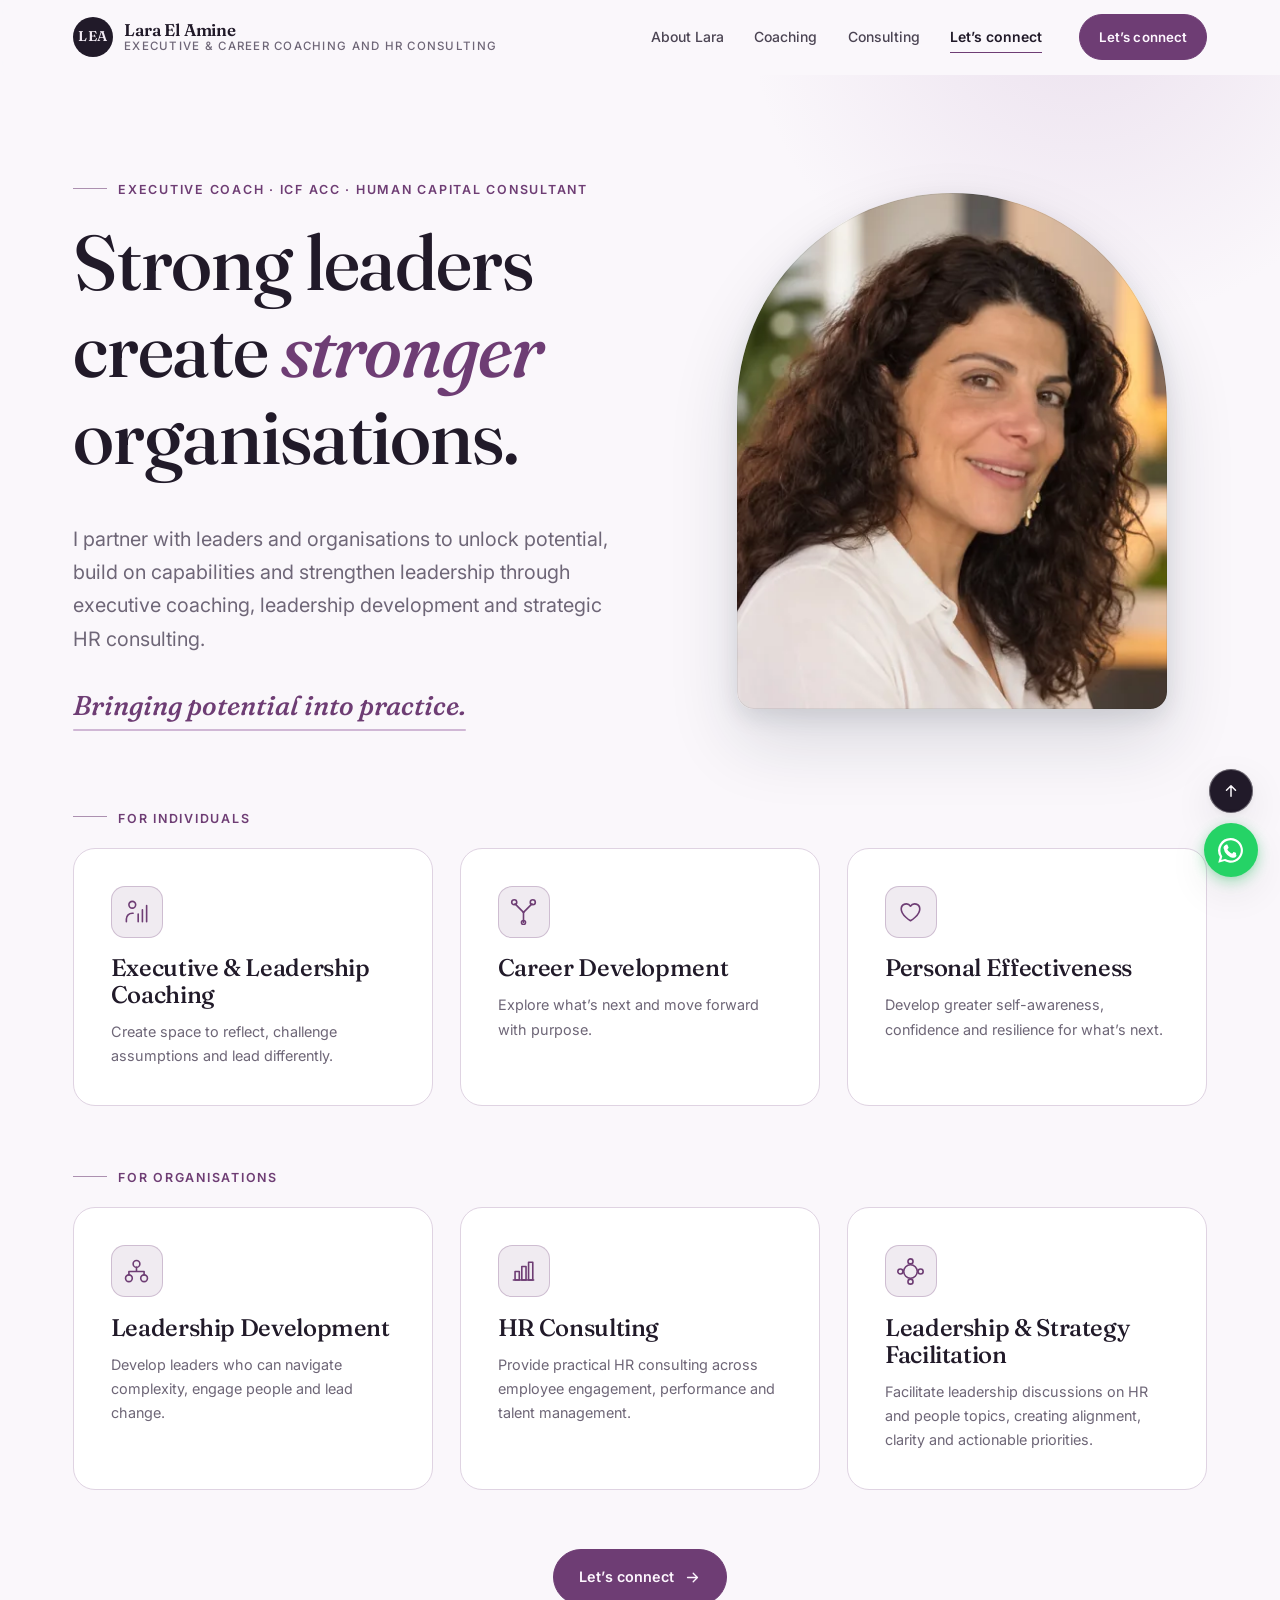
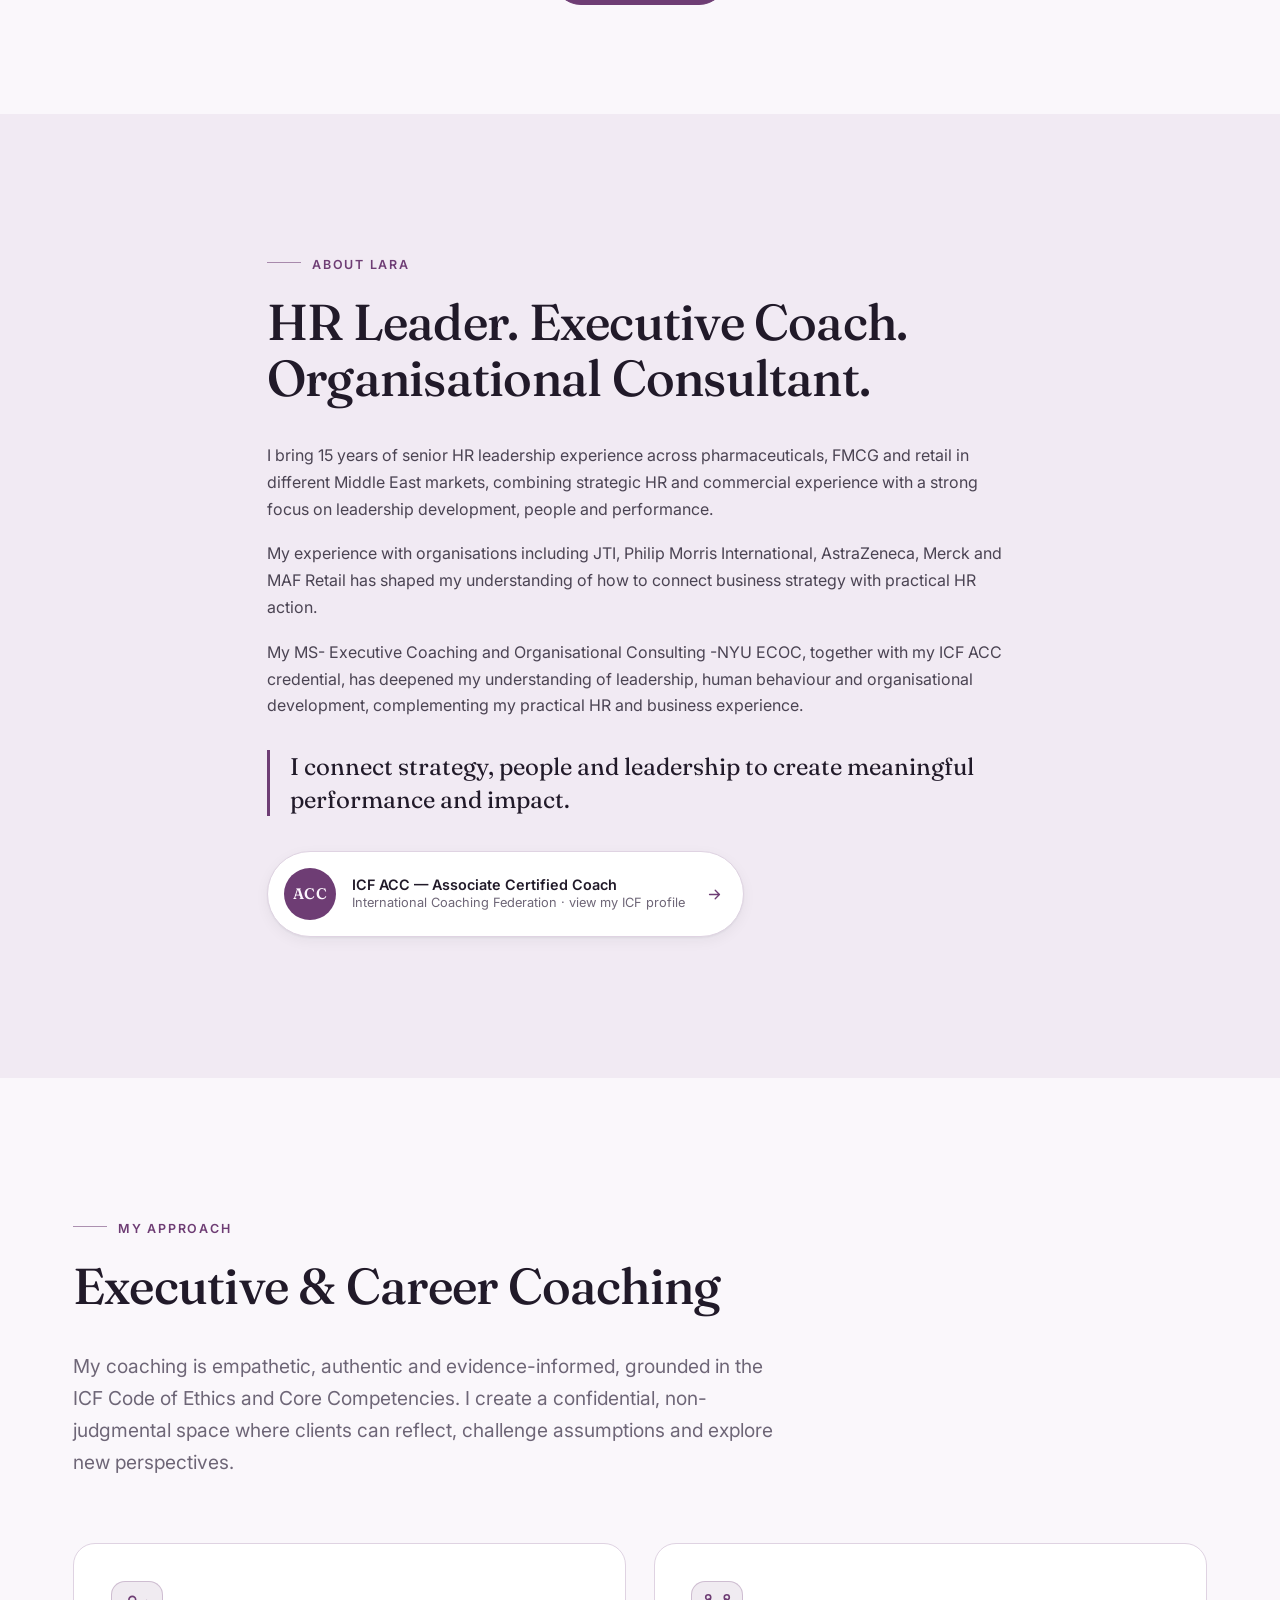
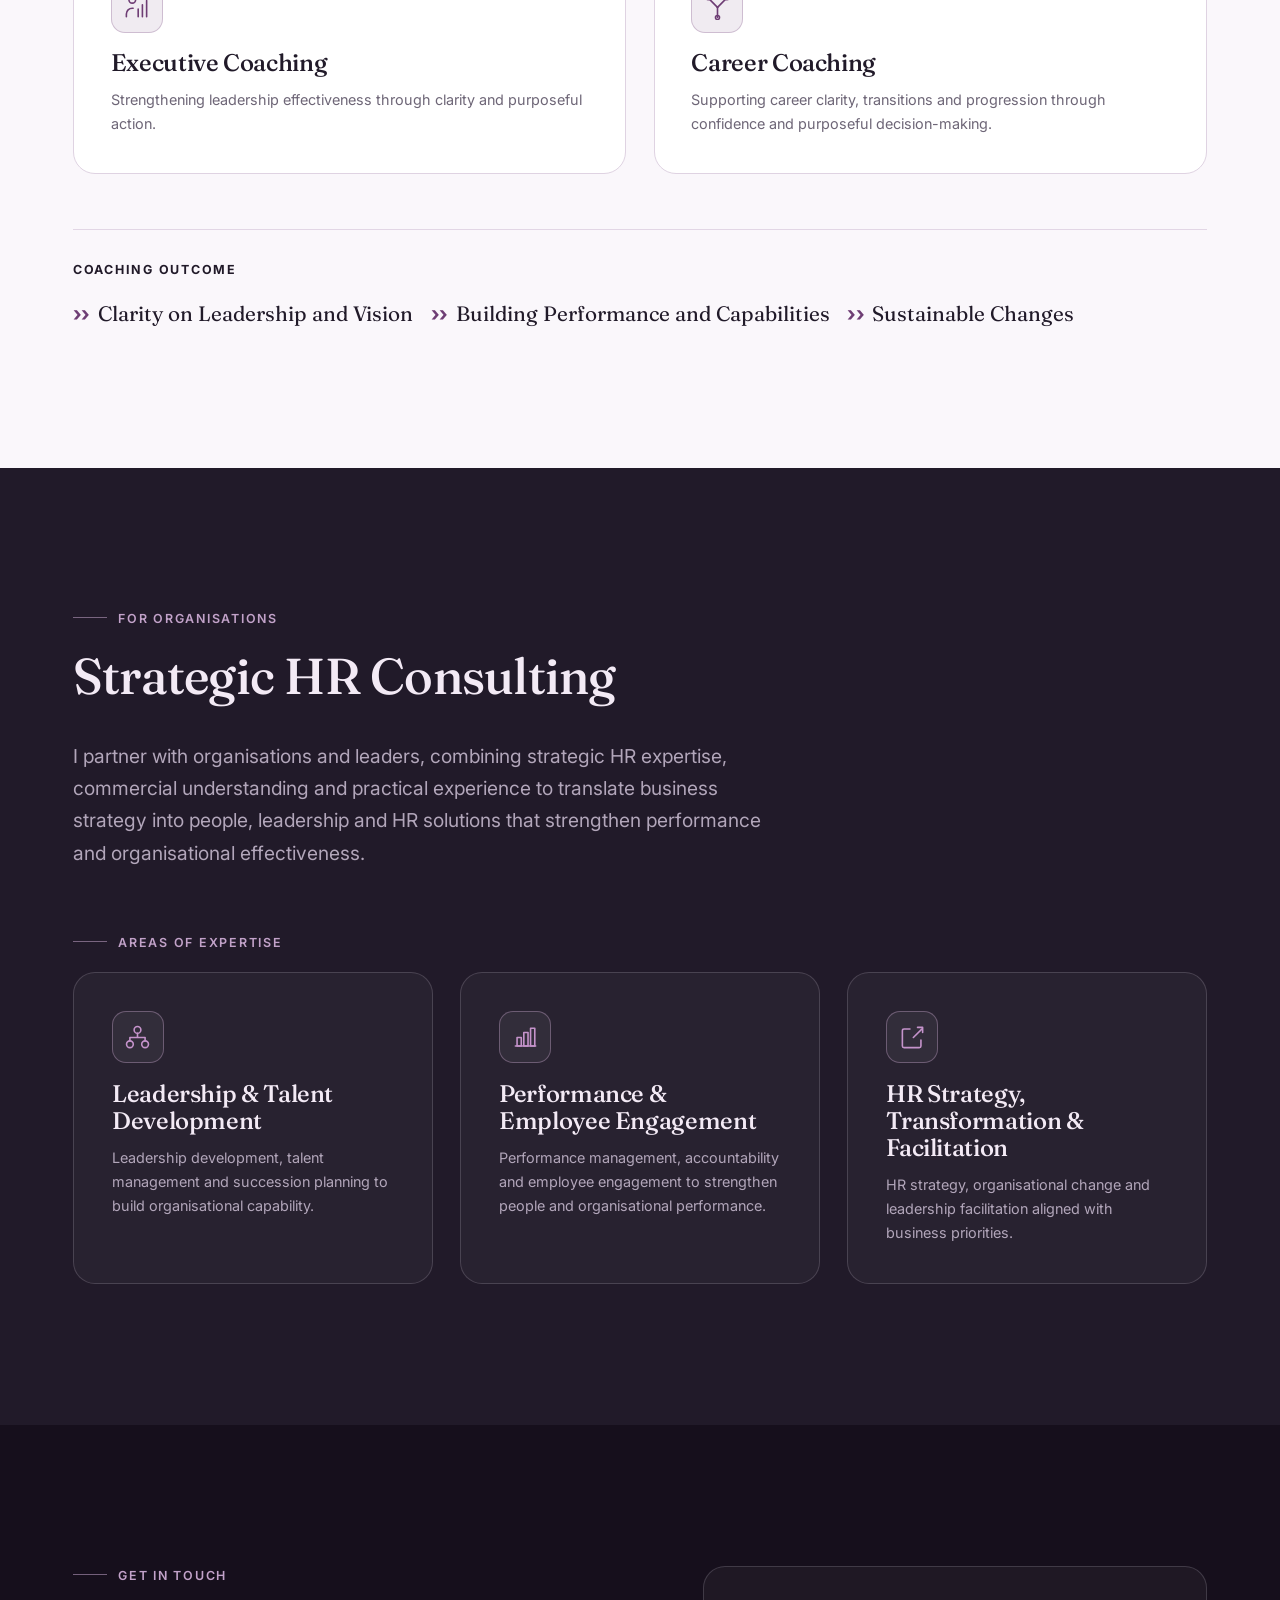
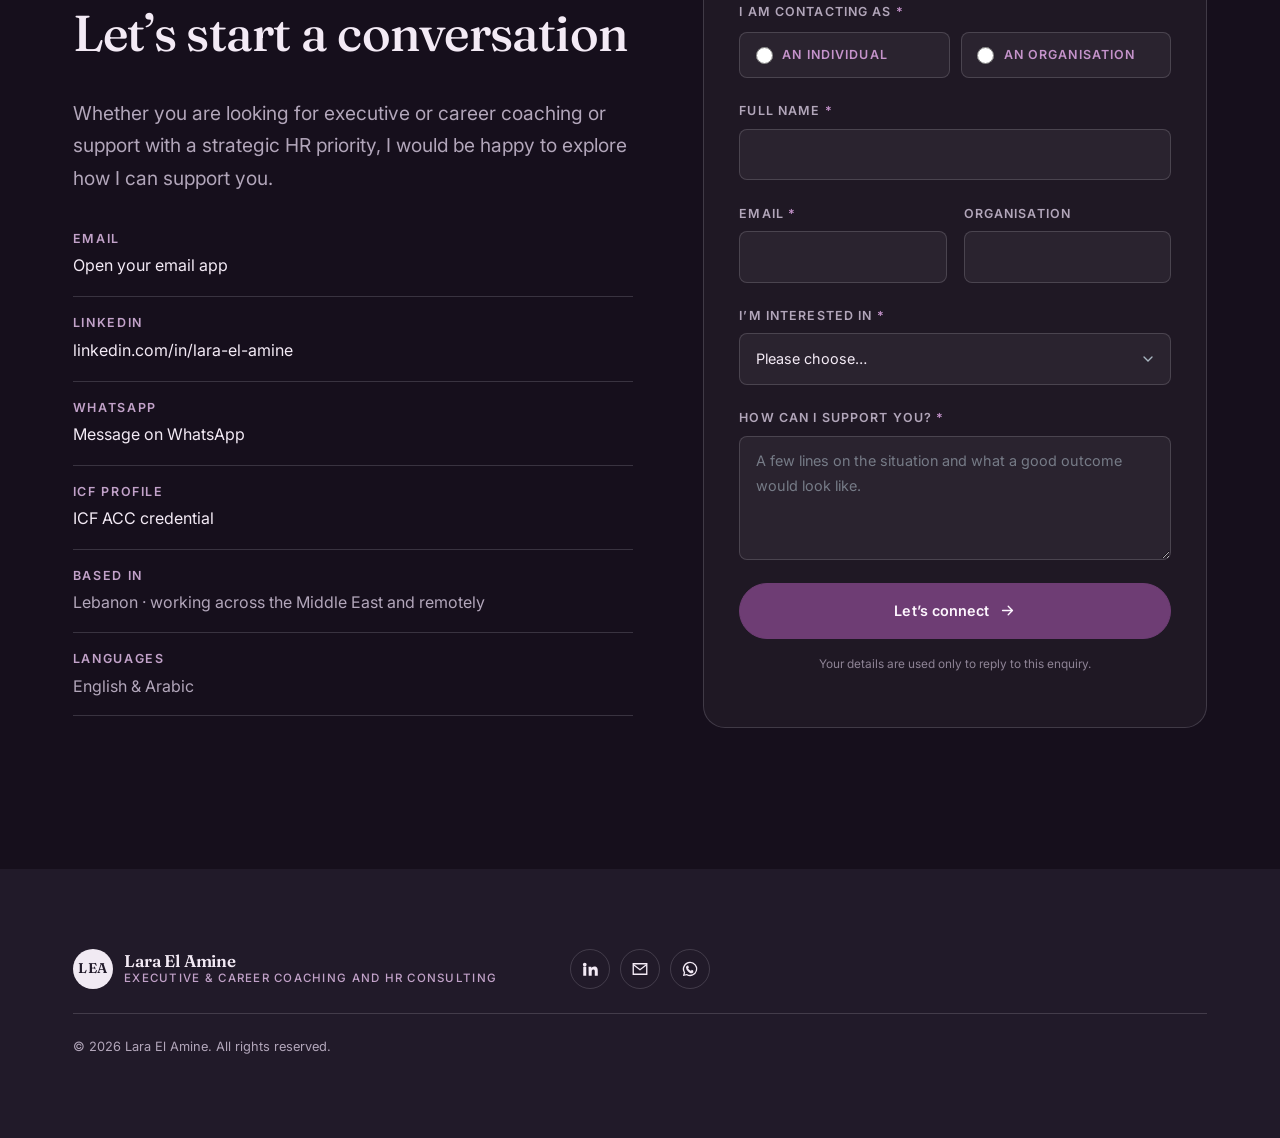
==== commit 4fb4312f: "Final audit fixes: meta description length and heading outline - Meta description was 247 characters" ====
--- a/public/index.html
+++ b/public/index.html
@@ -4,7 +4,7 @@
 <meta charset="utf-8">
 <meta name="viewport" content="width=device-width, initial-scale=1">
 <title>Lara El Amine — Executive Coach (ICF ACC) · Human Capital Consultant</title>
-<meta name="description" content="Executive coach (ICF ACC) and human capital consultant. I partner with leaders and organisations to unlock potential, build on capabilities and strengthen leadership through executive coaching, leadership development and strategic HR consulting.">
+<meta name="description" content="Executive coach (ICF ACC) and human capital consultant. Executive coaching, leadership development and strategic HR consulting for leaders and organisations.">
 <meta name="author" content="Lara El Amine">
 <meta name="theme-color" content="#211A29">
 <link rel="canonical" href="https://lara-elamine.web.app/">
@@ -173,6 +173,8 @@
 
   <!-- The six offers sit on the first page, as Lara set them out. -->
   <div class="shell services">
+    <h2 class="visually-hidden">How I work with leaders and organisations</h2>
+
     <div class="svc-group">
       <p class="eyebrow"><span class="eyebrow-rule" aria-hidden="true"></span> For individuals</p>
       <div class="card-grid-3">
--- a/public/assets/css/styles.css
+++ b/public/assets/css/styles.css
@@ -469,6 +469,14 @@
 .js .reveal{ opacity:0; transform:translateY(22px); }
 .js .reveal.is-in{ opacity:1; transform:none; transition:opacity .7s var(--ease), transform .7s var(--ease); }
 
+/* Readable by screen readers and search engines, invisible on screen. Used for
+   the services heading, which the design does not show but the document outline
+   needs so levels do not jump from h1 to h3. */
+.visually-hidden{
+  position:absolute; width:1px; height:1px; margin:-1px; padding:0; border:0;
+  overflow:hidden; clip:rect(0 0 0 0); clip-path:inset(50%); white-space:nowrap;
+}
+
 /* ---------- 19b. Home service groups ---------- */
 /* The approved narrative splits the home offer into two labelled sets of
    three — "For individuals" and "For organisations" — rather than the old
